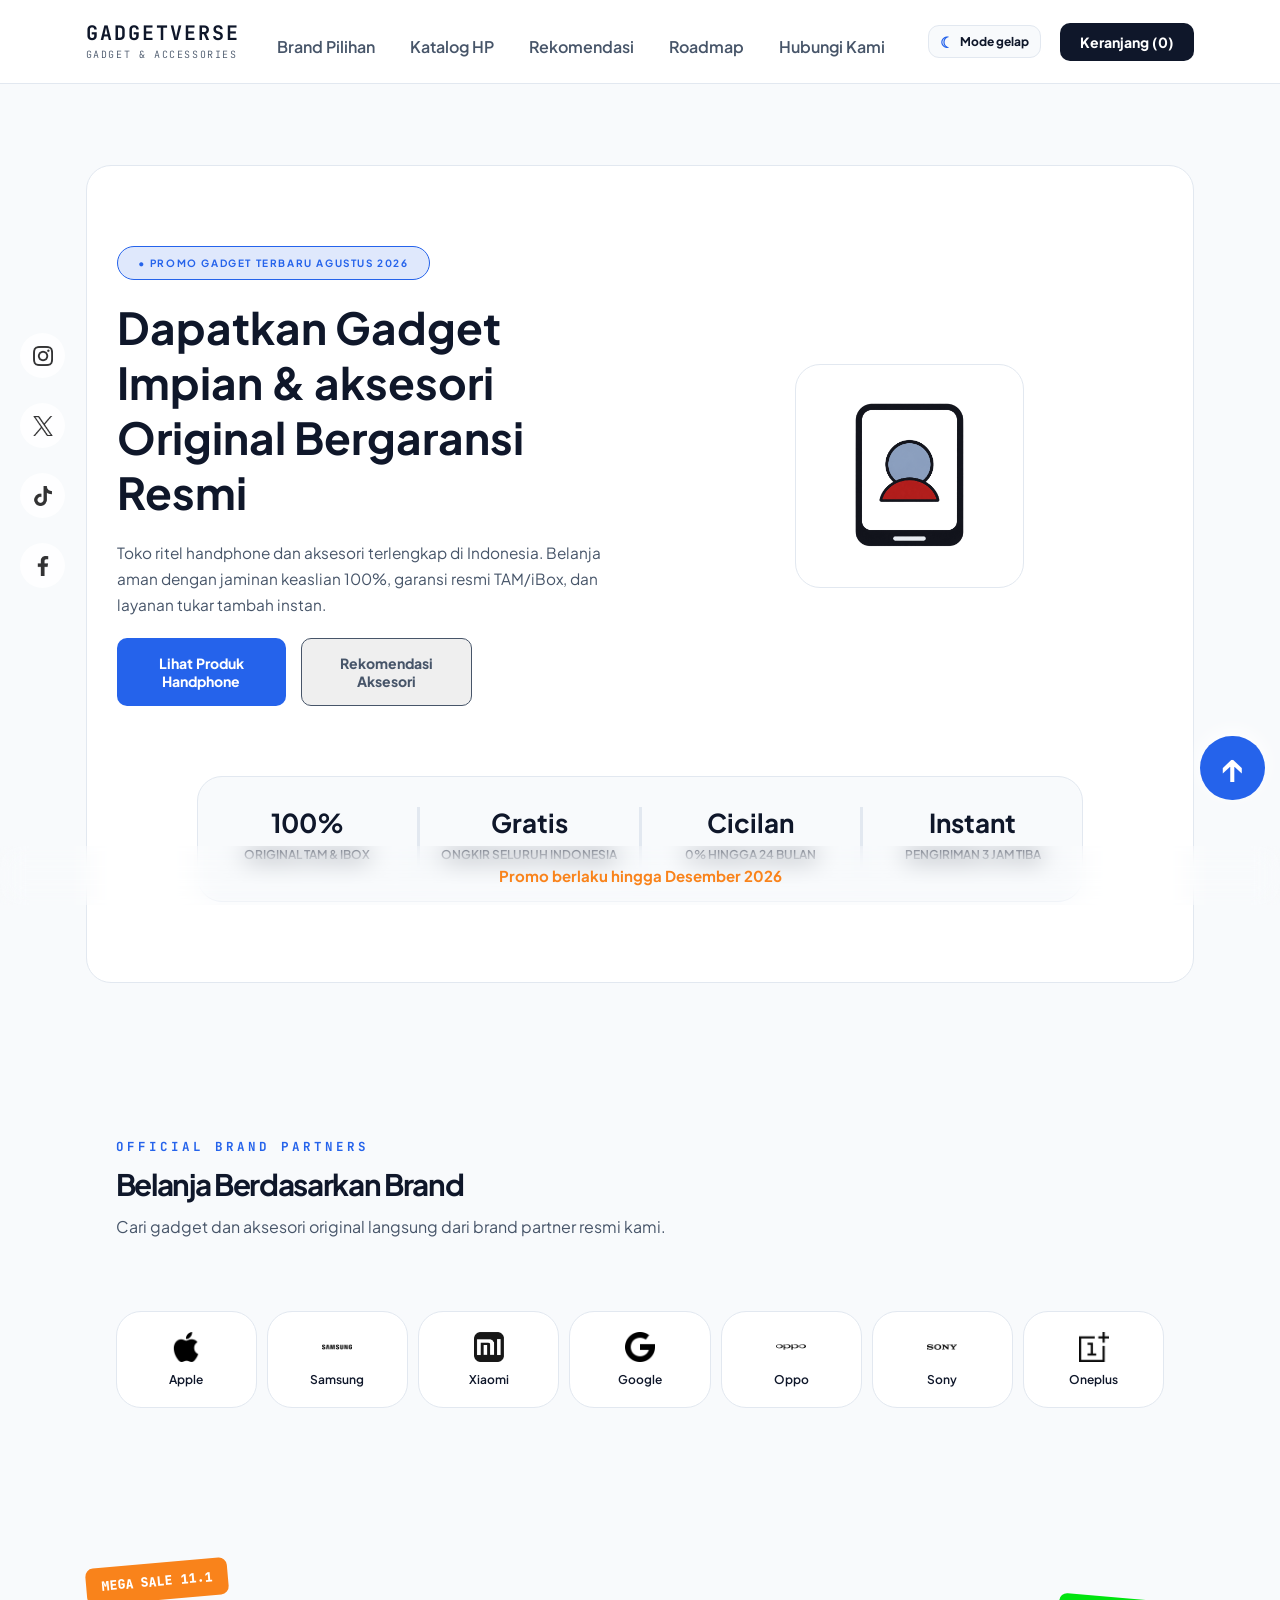
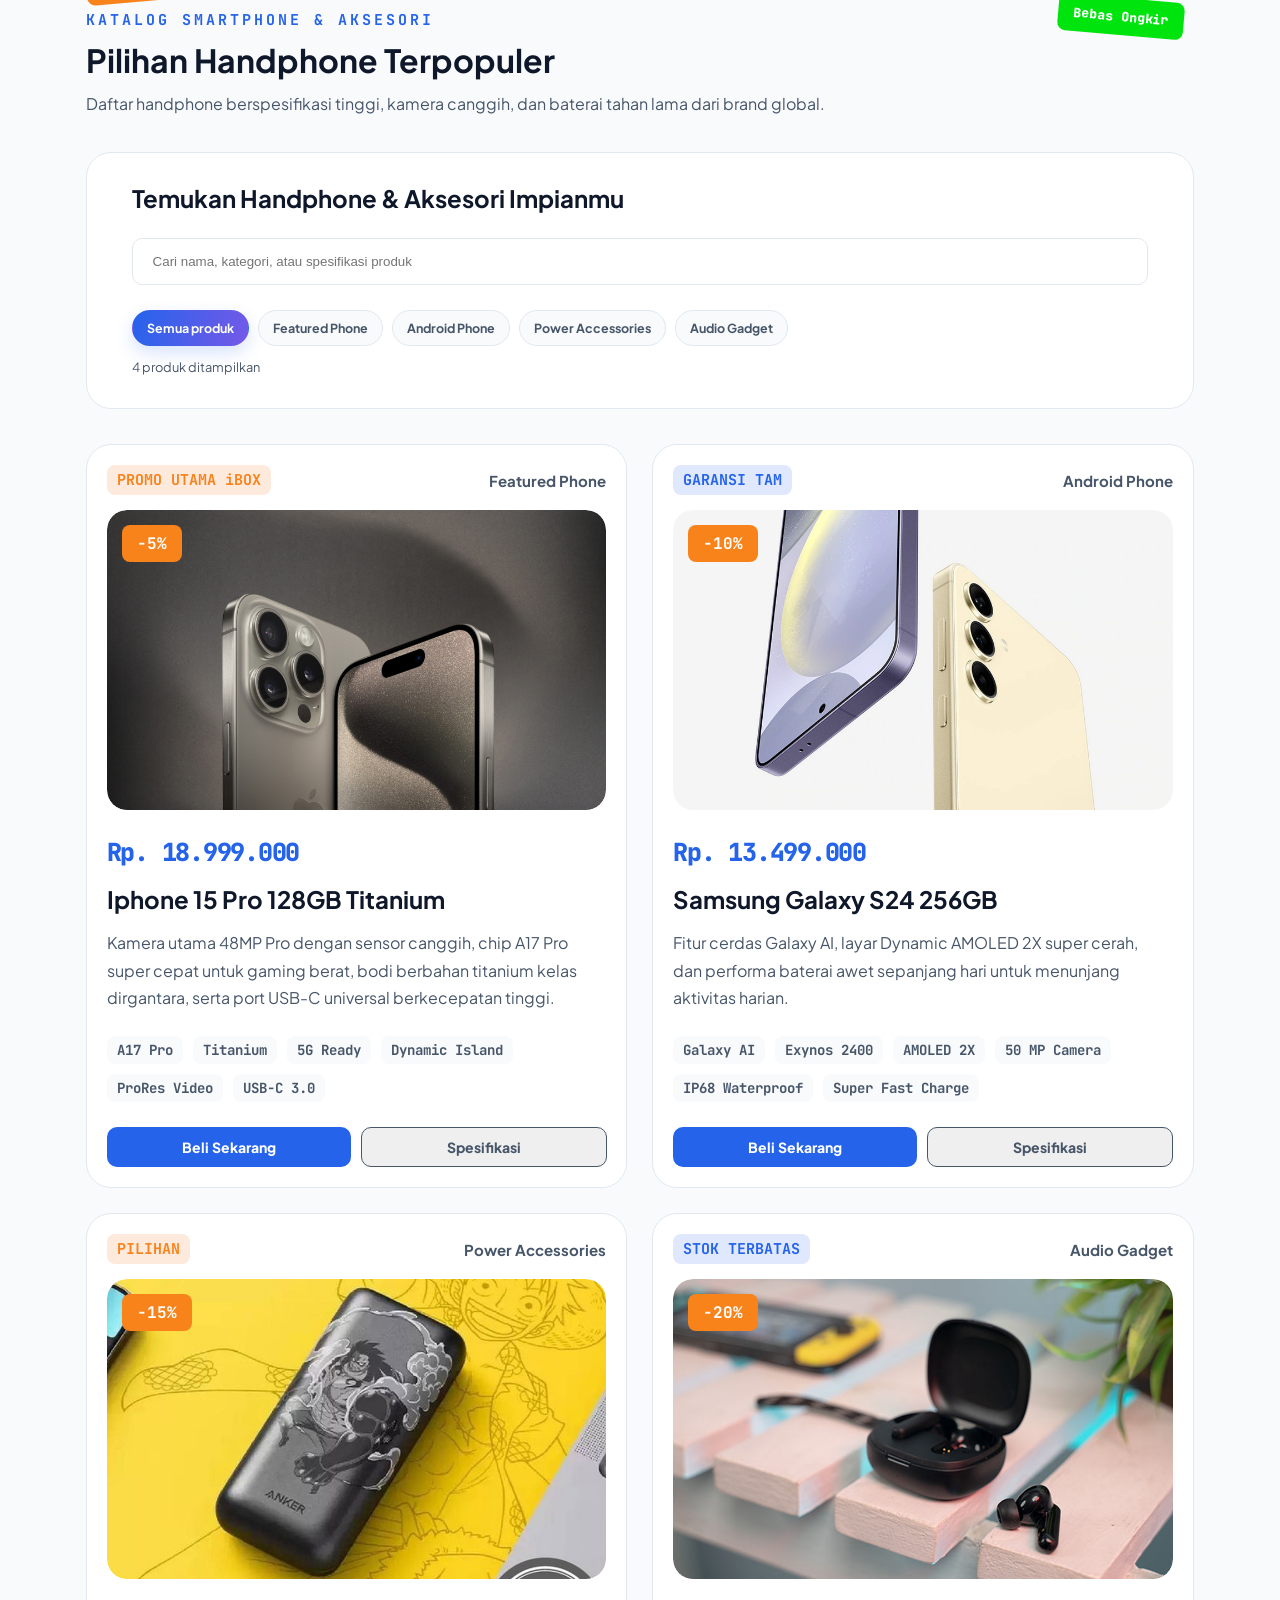
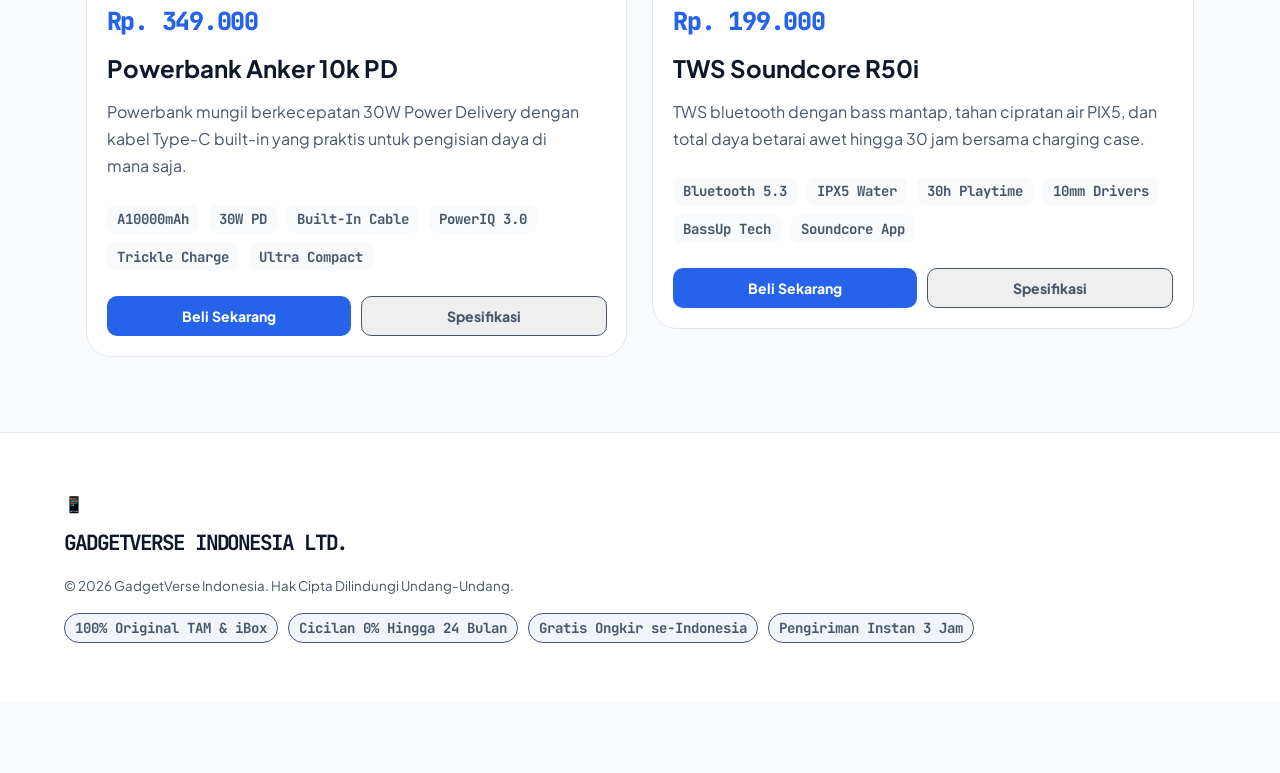
==== index.html @ 76277f55 "PerbaikanRepositoriDOdo" ====
<!doctype html>
<html lang="id">
  <head>
    <meta charset="UTF-8" />
    <meta name="viewport" content="width=device-width, initial-scale=1.0" />
    <meta name="description" content="Gadgetverse" />
    <title>Gadgetverse</title>
    <link rel="stylesheet" href="assets/style.css" />
    <script src="assets/script.js" defer></script>
  </head>
  <body id="body">
    <div class="back-btn">
      <a href="#body">↑</a>
    </div>

    <section class="socialv2">
      <nav class="nav-footv2">
        <ul>
          <li>
            <a href="instagram.com" id="ig" target="_blank"
              ><img src="assets/images/social-ig.png" alt="instagram"
            /></a>
          </li>
          <li>
            <a href="x.com" id="x" target="_blank"
              ><img src="assets/images/social-x.png" alt="x"
            /></a>
          </li>
          <li>
            <a href="tiktok.com" id="tt" target="_blank"
              ><img src="assets/images/social-tk.png" alt="tiktok"
            /></a>
          </li>
          <li>
            <a href="facebook.com" id="fb" target="_blank"
              ><img src="assets/images/social-fc.png" alt="facebook"
            /></a>
          </li>
        </ul>
      </nav>
    </section>

    <header>
      <div class="upper">
        <div class="side-logo">
          <span>Gadgetverse</span>
          <p>Gadget & Accessories</p>
        </div>
        <nav class="nav-head">
          <ul>
            <li><a href="#brand">Brand Pilihan</a></li>
            <li><a href="#main">Katalog HP</a></li>
            <li><a href="#recc">Rekomendasi</a></li>
            <li><a href="#road">Roadmap</a></li>
            <li><a href="#footer">Hubungi Kami</a></li>
          </ul>
        </nav>
        <button
          class="theme-toggle"
          id="theme-toggle"
          type="button"
          aria-label="Aktifkan mode gelap"
          aria-pressed="false"
        >
          <span class="theme-toggle-icon" aria-hidden="true">☾</span>
          <span id="theme-toggle-label">Mode gelap</span>
        </button>
        <button
          id="cart-id"
          type="button"
          aria-haspopup="dialog"
          aria-controls="cart-drawer"
          aria-expanded="false"
        >
          Keranjang (0)
        </button>
      </div>
    </header>

    <button
      class="cart-backdrop"
      id="cart-backdrop"
      type="button"
      aria-label="Tutup keranjang"
      hidden
    ></button>
    <aside
      class="cart-drawer"
      id="cart-drawer"
      role="dialog"
      aria-modal="true"
      aria-labelledby="cart-title"
      aria-hidden="true"
      hidden
    >
      <div class="cart-header">
        <div>
          <span class="cart-eyebrow">GADGETVERSE</span>
          <h2 id="cart-title">Keranjang belanja</h2>
          <p id="cart-item-count">0 produk dipilih</p>
        </div>
        <button
          class="cart-close"
          id="cart-close"
          type="button"
          aria-label="Tutup keranjang"
        >
          &times;
        </button>
      </div>
      <div class="cart-items" id="cart-items" aria-live="polite"></div>
      <div class="cart-summary">
        <div class="cart-shipping">
          <span class="shipping-icon" aria-hidden="true">✓</span>
          <span>Gratis ongkir untuk pesananmu</span>
        </div>
        <div class="cart-subtotal">
          <span>Subtotal</span>
          <strong id="cart-subtotal">Rp 0</strong>
        </div>
        <button class="cart-checkout" type="button" disabled>
          Checkout segera hadir
        </button>
        <p class="cart-secure">Belanja aman · Produk 100% original</p>
      </div>
    </aside>

    <section class="hero">
      <div class="sidebyside">
        <div class="hero-content">
          <span id="august26">• PROMO GADGET TERBARU AGUSTUS 2026</span>
          <h1>Dapatkan Gadget Impian & aksesori Original Bergaransi Resmi</h1>
          <p>
            Toko ritel handphone dan aksesori terlengkap di Indonesia. Belanja
            aman dengan jaminan keaslian 100%, garansi resmi TAM/iBox, dan
            layanan tukar tambah instan.
          </p>
          <div class="button-upper">
            <button value="hlight">Lihat Produk Handphone</button>
            <button value="nhlight">Rekomendasi Aksesori</button>
          </div>
        </div>

        <div class="hero-gadget">
          <img
            src="assets/images/tablet.png"
            alt="Illustrasi Gadget Impian & Aksesori"
          />
        </div>
      </div>

      <div class="tag-itemv3">
        <div class="stat-item">
          <span value="stat1">100%</span>
          <span value="stat2">ORIGINAL TAM & IBOX</span>
        </div>
        <div class="stat-item">
          <span value="stat1">Gratis</span>
          <span value="stat2">ONGKIR SELURUH INDONESIA</span>
        </div>
        <div class="stat-item">
          <span value="stat1">Cicilan</span>
          <span value="stat2">0% HINGGA 24 BULAN</span>
        </div>
        <div class="stat-item">
          <span value="stat1">Instant</span>
          <span value="stat2">PENGIRIMAN 3 JAM TIBA</span>
        </div>
      </div>
    </section>

    <section class="brand">
      <div class="brand-title">
        <span>OFFICIAL BRAND PARTNERS</span>
        <h1>Belanja Berdasarkan Brand</h1>
        <p>
          Cari gadget dan aksesori original langsung dari brand partner resmi
          kami.
        </p>
      </div>
      <div class="brand-tag">
        <div class="brand-item">
          <img src="assets/images/brand-apple.png" alt="apple" />
          <span>Apple</span>
        </div>
        <!-- <div class="brand-item">
          <img src="assets/images/brand-smsg.png" alt="samsung" />
          <span>Samsung</span>
        </div>
        <div class="brand-item">
          <img src="assets/images/brand-xiaomi.png" alt="xiaomi" />
          <span>Xiaomi</span>
        </div>
        <div class="brand-item">
          <img src="assets/images/brand-gglg.png" alt="pixel" />
          <span>Google Pixel</span>
        </div>
        <div class="brand-item">
          <img src="assets/images/brand-oppo.png" alt="oppo" />
          <span>Oppo TAM</span>
        </div>
        <div class="brand-item">
          <img src="assets/images/brand-sony.png" alt="sony" />
          <span>Sony Audio</span>
        </div>
        <div class="brand-item">
          <img src="assets/images/brand-oneplus.png" alt="oneplus" />
          <span>OnePlus</span>
        </div> -->
      </div>
    </section>

    <main>
      <div class="title" id="title">
        <div class="katalog">
          <span value="mega">MEGA SALE 11.1</span>
          <span value="bebas">Bebas Ongkir</span>
        </div>
        <span id="aksesori">Katalog Smartphone & Aksesori</span>
        <h1>Pilihan Handphone Terpopuler</h1>
        <p>
          Daftar handphone berspesifikasi tinggi, kamera canggih, dan baterai
          tahan lama dari brand global.
        </p>
      </div>

      <div class="live">
        <h2>Temukan Handphone & Aksesori Impianmu</h2>
        <div class="live-input">
          <input
            type="text"
            placeholder="Cari nama, kategori, atau spesifikasi produk"
            aria-label="Cari produk berdasarkan nama, kategori, atau spesifikasi"
            aria-describedby="search-results"
          />
        </div>
        <div
          class="category-filters"
          id="category-filters"
          role="group"
          aria-label="Filter kategori produk"
        ></div>
        <p class="search-results" id="search-results" aria-live="polite"></p>
      </div>

      <div class="content" id="main">
        <div class="card ip-15-p128T">
          <div class="upspan">
            <span value="hot-org">PROMO UTAMA iBOX</span>
            <span value="side-right">Featured Phone</span>
          </div>
          <div class="img">
            <span value="disc">-5%</span>
            <img
              src="assets/images/ip.jpeg"
              alt="Iphone 15 Pro 128GB Titanium"
            />
          </div>
          <span value="rp">Rp. 18.999.000</span>
          <h2>iPhone 15 Pro 128GB Titanium</h2>
          <p>
            Kamera utama 48MP Pro dengan sensor canggih, chip A17 Pro super
            cepat untuk gaming berat, bodi berbahan titanium kelas dirgantara,
            serta port USB-C universal berkecepatan tinggi.
          </p>
          <div class="tag-item">
            <span>A17 Pro</span>
            <span>Titanium</span>
            <span>5G Ready</span>
            <span>Dynamic Island</span>
            <span>ProRes Video</span>
            <span>USB-C 3.0</span>
          </div>
          <div class="button">
            <button value="hlight">Beli Sekarang</button>
            <button value="nhlight">Spesifikasi</button>
          </div>
        </div>

        <!-- <div class="card smsg-gs24-256GB">
          <div class="upspan">
            <span value="cold-org">GARANSI TAM</span>
            <span value="side-right">Android Phone</span>
          </div>
          <div class="img">
            <span value="disc">-10%</span>
            <img src="assets/images/smsg.jpeg" alt="Samsung Galaxy S24 256GB" />
          </div>
          <span value="rp">Rp. 13.499.000</span>
          <h2>Samsung Galaxy S24 256GB</h2>
          <p>
            Fitur cerdas Galaxy AI, layar Dynamic AMOLED 2X super cerah, dan
            performa baterai awet sepanjang hari untuk menunjang aktivitas
            harian.
          </p>
          <div class="tag-item">
            <span>Galaxy AI</span>
            <span>Exynos 2400</span>
            <span>AMOLED 2X</span>
            <span>50 MP Camera</span>
            <span>IP68 Waterproof</span>
            <span>Super Fast Charge</span>
          </div>
          <div class="button">
            <button value="hlight">Beli Sekarang</button>
            <button value="nhlight">Spesifikasi</button>
          </div>
        </div>

        <div class="card Pb-A10k-Pd">
          <div class="upspan">
            <span value="hot-org">PILIHAN</span>
            <span value="side-right">Power Accessories</span>
          </div>
          <div class="img">
            <span value="disc">-15%</span>
            <img src="assets/images/pb.jpeg" alt="Powerbank Anker 10k PD" />
          </div>
          <span value="rp">Rp. 349.000</span>
          <h2>Powerbank Anker 10k PD</h2>
          <p>
            Powerbank mungil berkecepatan 30W Power Delivery dengan kabel Type-C
            built-in yang praktis untuk pengisian daya di mana saja.
          </p>
          <div class="tag-item">
            <span>10000mAh</span>
            <span>30W PD</span>
            <span>Built-In Cable</span>
            <span>PowerIQ 3.0</span>
            <span>Trickle Charge</span>
            <span>Ultra Compact</span>
          </div>
          <div class="button">
            <button value="hlight">Beli Sekarang</button>
            <button value="nhlight">Spesifikasi</button>
          </div>
        </div>

        <div class="card Tws-SR50i">
          <div class="upspan">
            <span value="cold-org">STOK TERBATAS</span>
            <span value="side-right">Audio Gadget</span>
          </div>
          <div class="img">
            <span value="disc">-20%</span>
            <img src="assets/images/tws.jpeg" alt="TWS Soundcore R50i" />
          </div>
          <span value="rp">Rp. 199.000</span>
          <h2>TWS Soundcore R50i</h2>
          <p>
            TWS bluetooth dengan bass mantap, tahan cipratan air PIX5, dan total
            daya betarai awet hingga 30 jam bersama charging case.
          </p>
          <div class="tag-item">
            <span>Bluetooth 5.3</span>
            <span>IPX5 Water</span>
            <span>30h Playtime</span>
            <span>10mm Drivers</span>
            <span>BassUp Tech</span>
            <span>Soundcore App</span>
          </div>
          <div class="button">
            <button value="hlight">Beli Sekarang</button>
            <button value="nhlight">Spesifikasi</button>
          </div>
        </div> -->
      </div>
    </main>

    <section class="promo">
      <span>Promo berlaku hingga Desember 2026</span>
    </section>

    <footer id="footer">
      <div class="lower">
        <div class="social">
          <span>📱</span>
          <!-- <nav class="nav-foot">
            <ul>
              <li><a href="instagram.com" target="_blank">Instagram</a></li>
              <li><a href="x.com" target="_blank">X</a></li>
              <li><a href="tiktok.com" target="_blank">Tiktok</a></li>
              <li><a href="facebook.com" target="_blank">Facebook</a></li>
            </ul>
          </nav> -->
        </div>
        <h3>Gadgetverse Indonesia Ltd.</h3>
        <p>
          <small
            >&copy; 2026 GadgetVerse Indonesia. Hak Cipta Dilindungi
            Undang-Undang.</small
          >
        </p>
        <div class="tag-itemv2">
          <span>100% Original TAM & iBox</span>
          <span>Cicilan 0% Hingga 24 Bulan</span>
          <span>Gratis Ongkir se-Indonesia</span>
          <span>Pengiriman Instan 3 Jam</span>
        </div>
      </div>
    </footer>
  </body>
</html>
---- assets/style.css ----
@import url("https://fonts.googleapis.com/css2?family=JetBrains+Mono:ital,wght@0,100..800;1,100..800&family=Plus+Jakarta+Sans:ital,wght@0,200..800;1,200..800&display=swap");

* {
  margin: 0;
  padding: 0;
  box-sizing: border-box;
}
html {
  scroll-behavior: smooth;
  overflow-x: hidden;
}

:root {
  --orange: #f9831b;
  --orange-light: #feeadc;
  --blue: #2563eb;
  --blue-light: #dfe8fc;
  --blue-dark: #1d4ed8;
  --green: #00e40e;
  --white: #ffffff;
  --black: #000000;

  --bg-main: #f8fafc;
  --border-color: #e2e8f0;
  --text-dark: #0f172a;
  --text-muted: #475569;
}

html[data-theme="dark"] {
  color-scheme: dark;
  --orange: #ff9a4d;
  --orange-light: #452b1d;
  --blue: #93adff;
  --blue-light: #202e50;
  --blue-dark: #b7c8ff;
  --green: #4ade80;

  --bg-main: #080d18;
  --border-color: #263248;
  --text-dark: #edf2ff;
  --text-muted: #a2aec4;
  --white: #111a2b;
  --black: #f8fafc;
}

/*global settings*/
body {
  font-family: "Plus Jakarta Sans", sans-serif;
  display: flex;
  flex-direction: column;
  gap: 75px;
  padding: 0 24px;
  padding-bottom: 70px;
  background-color: var(--bg-main);
  color: var(--text-dark);
  transition:
    background-color 0.35s ease,
    color 0.35s ease;
}
html[data-theme="dark"] body {
  background:
    radial-gradient(ellipse at 12% 8%, rgba(52, 83, 163, 0.16), transparent 34rem),
    radial-gradient(ellipse at 88% 40%, rgba(107, 54, 163, 0.1), transparent 38rem),
    var(--bg-main);
}
button {
  font-family: inherit;
  font-weight: 750;
  font-size: 14px;
  transform: translateY(0);
  transition: all 0.2s ease-in-out;
}
p {
  color: var(--text-muted);
  line-height: 1.7;
  margin-right: 15px;
}
header,
footer,
.promo {
  margin-left: -24px;
  margin-right: -24px;
  padding-left: 24px;
  padding-right: 24px;
}

@keyframes backtobtn {
  from {
    opacity: 0;
    pointer-events: none;
    transform: scale(0.8);
  }
  to {
    opacity: 1;
    pointer-events: auto;
    transform: scale(1);
  }
}
.back-btn {
  position: fixed;
  right: 15px;
  bottom: 100px;
  z-index: 1000;
  animation: backtobtn linear both;
  animation-timeline: scroll();
  animation-range: 0px 450px;
}
.back-btn a {
  display: inline-block;
  background-color: var(--blue);
  color: var(--white);
  font-size: 35px;
  font-weight: bold;
  border-radius: 50px;
  padding: 10px 20px;
  text-decoration: none;
  box-shadow: 0 -5px 20px currentColor;
  transform: translateY(0);
  transition: all 0.2s ease-in-out;
}

/*navfoot-v2-position*/
.nav-footv2 {
  position: fixed;
  left: 20px;
  top: 37%;
  z-index: 1000;
}
.nav-footv2 ul {
  display: flex;
  flex-direction: column;
  gap: 25px;
  list-style-type: none;
}
.nav-footv2 a {
  display: flex;
  flex-direction: column;
  align-items: center;
  justify-content: center;
  background-color: var(--white);
  width: 45px;
  height: 45px;
  border-radius: 50%;
  color: var(--text-dark);
  font-weight: bold;
  font-size: 15px;
  opacity: 0.8;
  transition: all 0.2s ease-in-out;
}
.nav-footv2 img {
  width: 20px;
  height: auto;
}

header {
  background-color: var(--white);
  border-bottom: 1px solid var(--border-color);
  width: 100%;
  position: fixed;
  top: 0;
  z-index: 100;
}
.upper {
  display: flex;
  flex-direction: row;
  flex-wrap: wrap;
  align-items: center;
  justify-content: space-between;
  width: 90%;
  max-width: 1700px;
  padding: 20px 0;
  margin: 0 auto;
}

.side-logo {
  font-family: "JetBrains Mono", sans-serif;
  text-transform: uppercase;
}
.side-logo span {
  font-weight: 700;
  font-size: 20px;
  letter-spacing: 0.1em;
}
.side-logo p {
  font-size: 10px;
  font-weight: 300;
  letter-spacing: 0.16em;
}

.upper button {
  order: 2;
  background-color: var(--text-dark);
  border-radius: 10px;
  border: 0;
  padding: 10px 20px;
  color: var(--white);
  cursor: pointer;
}
.upper .theme-toggle {
  display: inline-flex;
  order: 2;
  align-items: center;
  justify-content: center;
  gap: 7px;
  border: 1px solid var(--border-color);
  border-radius: 11px;
  padding: 8px 11px;
  background: var(--bg-main);
  color: var(--text-dark);
  font-size: 12px;
  white-space: nowrap;
}
.theme-toggle-icon {
  color: var(--blue);
  font-size: 15px;
  line-height: 1;
}
.nav-head {
  order: 3;
  width: 100%;
}
.nav-head ul {
  list-style-type: none;
  display: flex;
  flex-direction: column;
  align-items: center;
  gap: 15px;
  padding: 20px 0;
}
.nav-head a {
  text-decoration: none;
  color: var(--text-muted);
  font-weight: 600;
  transition: all 0.2s ease-in-out;
}

.hero {
  background-color: var(--white);
  border: 1px solid var(--border-color);
  display: flex;
  flex-direction: column;
  width: 90%;
  max-width: 1700px;
  margin: 0 auto;
  padding: 80px 30px;
  border-radius: 25px;
  gap: 70px;
  margin-top: 250px;
}
.sidebyside {
  display: flex;
  flex-direction: column;
  gap: 30px;
}
.hero-content {
  display: contents;
}

#august26 {
  order: 1;
  background-color: var(--blue-light);
  color: var(--blue);
  border: 1px solid var(--blue);
  border-radius: 25px;
  padding: 10px 20px;
  font-size: 10px;
  font-weight: 700;
  width: fit-content;
  letter-spacing: 0.1rem;
}
.hero-content h1 {
  order: 2;
  font-size: clamp(1.75rem, 3.5vw + 0.5rem, 2.75rem);
  line-height: 1.25;
}
.hero-gadget {
  order: 3;
  display: flex;
  flex: 1;
  justify-content: center;
  align-items: center;
}
.hero-gadget img {
  display: block;
  width: 60%;
  max-width: 300px;
  height: auto;
  object-fit: contain;
  background-color: var(--white);
  border: 1px solid var(--border-color);
  border-radius: 25px;
  padding: 30px;
}
.hero-content p {
  order: 4;
  font-size: clamp(0.95rem, 1.2vw, 1.05rem);
}

.tag-itemv3 {
  display: flex;
  flex-direction: column;
  background-color: var(--bg-main);
  border-radius: 25px;
  padding: 30px 0px;
  margin: 0 10px;
  border: 1px solid var(--border-color);
}
.stat-item {
  display: flex;
  flex: 1;
  flex-direction: column;
  align-items: center;
  border-right: none;
  border-bottom: 3px solid var(--border-color);
  padding: 10px 40px;
  line-height: 2rem;
}
.stat-item:last-child {
  border-bottom: none;
}
.stat-item span[value="stat1"] {
  font-size: 26px;
  font-weight: 700;
}
.stat-item span[value="stat2"] {
  font-size: 12px;
  font-weight: 600;
}

.button-upper {
  order: 5;
  display: flex;
  gap: 15px;
  width: 100%;
}
.button-upper button {
  flex: 1;
  padding: 15px 20px;
  border-radius: 10px;
  cursor: pointer;
}
.button-upper button[value="hlight"] {
  background-color: var(--blue);
  border: 0;
  color: var(--white);
}
.button-upper button[value="nhlight"] {
  border: 1px solid var(--text-muted);
  color: var(--text-muted);
}

.brand {
  display: flex;
  flex-direction: column;
  width: 90%;
  max-width: 1700px;
  margin: 0 auto;
  padding: 80px 30px;
  border-radius: 25px;
  gap: 70px;
}
.brand-title {
  display: flex;
  flex-direction: column;
  gap: 10px;
}
.brand-title h1 {
  font-size: clamp(1.5rem, 3vw, 1.85rem);
  letter-spacing: -0.045em;
}
.brand-title span {
  font-family: "JetBrains Mono", sans-serif;
  color: var(--blue);
  font-weight: bold;
  font-size: 12.5px;
  text-transform: uppercase;
  letter-spacing: 3px;
}
.brand-tag {
  display: flex;
  gap: 10px;
  flex-direction: row;
  align-items: center;
  flex-wrap: wrap;
}
.brand-item {
  display: flex;
  flex: 1;
  flex-direction: column;
  align-items: center;
  text-align: center;
  justify-content: center;
  gap: 10px;
  background-color: var(--white);
  border: 1px solid var(--border-color);
  padding: 20px 30px;
  border-radius: 25px;
  transition:
    transform 0.28s cubic-bezier(0.2, 0.75, 0.25, 1),
    border-color 0.28s ease,
    box-shadow 0.28s ease,
    background-color 0.28s ease;
}
.brand-item img {
  width: 30px;
  height: auto;
  transition: filter 0.25s ease, transform 0.25s ease;
}
.brand-item span {
  font-size: 12px;
  font-weight: 600;
  color: var(--text-dark);
}

main {
  display: flex;
  flex-direction: column;
  width: 90%;
  max-width: 1650px;
  margin: 0 auto;
  gap: 35px;
}
.title {
  display: flex;
  position: relative;
  flex-direction: column;
  gap: 10px;
}
.title h1 {
  font-size: clamp(1.5rem, 3vw, 2rem);
}
#aksesori {
  font-family: "JetBrains Mono", sans-serif;
  color: var(--blue);
  font-weight: bold;
  font-size: 15px;
  text-transform: uppercase;
  letter-spacing: 3px;
}
.katalog {
  display: flex;
  flex-direction: row;
  gap: 10px;
}
.katalog span {
  font-family: "JetBrains Mono", sans-serif;
  font-size: 13px;
  font-weight: 800;
  padding: 10px 15px;
  border-radius: 8px;
}
.katalog span[value="mega"] {
  background-color: var(--orange);
  color: var(--white);
  transform: rotate(-5deg);
}
.katalog span[value="bebas"] {
  background-color: var(--green);
  color: var(--white);
  transform: rotate(5deg);
  position: absolute;
  right: 10px;
  top: 5px;
}

.content {
  display: grid;
  grid-template-columns: 1fr;
  grid-template-areas:
    "ip-15-p128T"
    "smsg-gs24-256GB"
    "Pb-A10k-Pd"
    "Tws-SR50i";
  width: 100%;
  max-width: 1650px;
  gap: 25px;
  margin: 0 auto;
  align-items: start;
}
.content.search-active {
  grid-template-areas: none;
  grid-auto-flow: row;
  justify-items: start;
}
.content.search-active .card {
  grid-area: auto;
  width: 100%;
}
.ip-15-p128T {
  grid-area: ip-15-p128T;
}
/* .card.ip-15-p128T img {
  height: 300px;
} */
.smsg-gs24-256GB {
  grid-area: smsg-gs24-256GB;
}
.Pb-A10k-Pd {
  grid-area: Pb-A10k-Pd;
}
.Tws-SR50i {
  grid-area: Tws-SR50i;
}

.upspan {
  display: flex;
  flex-direction: row;
  justify-content: space-between;
  width: 100%;
  align-items: center;
  font-size: 15px;
}
.upspan span[value="hot-org"] {
  font-family: "JetBrains Mono", sans-serif;
  background-color: var(--orange-light);
  color: var(--orange);
  padding: 5px 10px;
  border-radius: 8px;
  font-weight: 700;
}
.upspan span[value="cold-org"] {
  font-family: "JetBrains Mono", sans-serif;
  background-color: var(--blue-light);
  color: var(--blue);
  padding: 5px 10px;
  border-radius: 8px;
  font-weight: 700;
}
.upspan span[value="side-right"] {
  color: var(--text-muted);
  font-weight: 700;
}

.card {
  display: flex;
  flex-direction: column;
  background-color: var(--white);
  border-radius: 25px;
  border: 1px solid var(--border-color);
  padding: 20px;
  gap: 15px;
}
.card span[value="rp"] {
  font-family: "JetBrains Mono", sans-serif;
  color: var(--blue);
  font-weight: 800;
  font-size: 25px;
  letter-spacing: -0.05em;
  margin-top: 10px;
}
.card img {
  display: block;
  border-radius: 20px;
  width: 100%;
  height: 300px;
  object-fit: cover;
}
.img {
  overflow: hidden;
  border-radius: 20px;
  position: relative;
}
.img img {
  transition: all 0.2s ease-in-out;
}
.img span {
  position: absolute;
  top: 15px;
  left: 15px;
  z-index: 10;
}
.img span[value="disc"] {
  font-family: "JetBrains Mono", sans-serif;
  background-color: var(--orange);
  color: var(--white);
  padding: 8px 15px;
  border-radius: 8px;
  font-weight: bold;
}

.tag-item {
  font-family: "JetBrains Mono", sans-serif;
  display: flex;
  flex-direction: row;
  flex-wrap: wrap;
  gap: 10px;
  margin: 10px 0;
}
.tag-item span {
  font-size: 14px;
  font-weight: bold;
  background-color: var(--bg-main);
  color: var(--text-muted);
  padding: 5px 10px;
  border-radius: 8px;
}

.button {
  display: flex;
  gap: 10px;
  width: 100%;
  margin-top: auto;
}
.button button {
  flex: 1;
  padding: 10px 0;
  border-radius: 10px;
  cursor: pointer;
}
.button button[value="hlight"] {
  background-color: var(--blue);
  border: 0;
  color: var(--white);
}
.button button[value="nhlight"] {
  border: 1px solid var(--text-muted);
  color: var(--text-muted);
}

.promo {
  display: flex;
  justify-content: center;
  align-items: center;
  background-color: rgba(var(--orange), 0.42);
  backdrop-filter: blur(12px);
  color: var(--orange);
  padding: 20px 0;
  position: fixed;
  width: 100%;
  bottom: 0;
  z-index: 100;
  transform: translateY(5px);
  transition: all 0.2s ease-in-out;
}
.promo span {
  font-weight: bold;
  font-size: 15px;
}

footer {
  background-color: var(--white);
  border-top: 1px solid var(--border-color);
  padding: 60px 0;
}
footer h3 {
  font-family: "JetBrains Mono", sans-serif;
  text-transform: uppercase;
  letter-spacing: -0.1em;
  font-size: 21px;
}
.lower {
  display: flex;
  flex-direction: column;
  gap: 15px;
  width: 90%;
  max-width: 1700px;
  margin: 0 auto;
  padding-right: 15px;
}
.social {
  display: flex;
  flex-direction: row;
  justify-content: space-between;
}
.nav-foot ul {
  display: flex;
  flex-direction: row;
  list-style-type: none;
  gap: 15px;
}
.nav-foot a {
  text-decoration: none;
  color: var(--text-muted);
  font-weight: 600;
}
.tag-itemv2 {
  font-family: "JetBrains Mono", sans-serif;
  display: flex;
  flex-direction: row;
  flex-wrap: wrap;
  gap: 10px;
}
.tag-itemv2 span {
  font-size: 14px;
  font-weight: bold;
  background-color: #f1f5f9;
  color: var(--text-muted);
  border: 0.5px solid var(--text-muted);
  padding: 5px 10px;
  border-radius: 25px;
}

@media (min-width: 641px) {
  .hero {
    margin-top: 150px;
  }
  .nav-head ul {
    flex-direction: row;
    flex-wrap: wrap;
    justify-content: center;
    gap: 25px;
    padding: 10px 0 0;
  }
  .katalog span[value="bebas"] {
    top: 35px;
  }
  .content {
    grid-template-columns: 1fr 1fr;
    /* grid-template-areas:
      "ip-15-p128T ip-15-p128T"
      "smsg-gs24-256GB Pb-A10k-Pd"
      "Tws-SR50i ."; */
    grid-template-areas:
      "ip-15-p128T smsg-gs24-256GB"
      "Pb-A10k-Pd Tws-SR50i";
  }
  /* .card.ip-15-p128T img {
    height: 400px;
  } */
  .tag-itemv3 {
    margin: 0 40px;
  }
}

/* KONTEN BARU */
.live {
  background-color: var(--white);
  border: 1px solid var(--border-color);
  border-radius: 25px;
  display: flex;
  flex-direction: column;
  padding: 30px 45px;
  gap: 25px;
}
.live-input input {
  width: 100%;
  padding: 15px 20px;
  border-radius: 10px;
  border: 1px solid var(--border-color);
}
.category-filters {
  display: flex;
  flex-wrap: wrap;
  gap: 9px;
}
.category-filter {
  border: 1px solid var(--border-color);
  border-radius: 999px;
  padding: 9px 14px;
  background: var(--bg-main);
  color: var(--text-muted);
  cursor: pointer;
  font-size: 0.78rem;
  font-weight: 700;
  transition:
    background-color 0.2s ease,
    border-color 0.2s ease,
    color 0.2s ease,
    transform 0.2s ease;
}
.category-filter[aria-pressed="true"] {
  border-color: transparent;
  background: linear-gradient(110deg, var(--blue), #7659e8);
  box-shadow: 0 7px 18px rgba(37, 99, 235, 0.18);
  color: #fff;
}
.category-filter:focus-visible {
  outline: 3px solid rgba(37, 99, 235, 0.25);
  outline-offset: 2px;
}
html[data-theme="dark"] .category-filter {
  border-color: var(--border-color);
  background: #111a2b;
  color: var(--text-muted);
}
html[data-theme="dark"] .category-filter[aria-pressed="true"] {
  border-color: transparent;
  background: linear-gradient(110deg, #5179f6, #8463ee);
  color: #fff;
}
.search-results {
  min-height: 1.2em;
  margin: -14px 0 0;
  color: var(--text-muted);
  font-size: 0.8rem;
}
.search-empty {
  grid-column: 1 / -1;
  border: 1px dashed var(--border-color);
  border-radius: 16px;
  padding: 28px;
  text-align: center;
}
.container-desk {
  background-color: var(--bg-main);
  border-radius: 15px;
  border-left: 2px solid var(--orange);
  padding: 15px 10px 15px 40px;
  color: var(--text-dark);
  font-weight: 250;
  font-size: 0.9em;
}

@keyframes pulsebtn {
  0% {
    transform: scale(1);
  }
  40% {
    transform: scale(1.22);
  }
  75% {
    transform: scale(0.95);
  }
  100% {
    transform: scale(1);
  }
}
.getpulse {
  animation: pulsebtn 0.4s ease-in-out;
}

body.cart-open {
  overflow: hidden;
}
.cart-backdrop {
  position: fixed;
  inset: 0;
  z-index: 1100;
  width: 100%;
  height: 100%;
  border: 0;
  background: rgba(15, 23, 42, 0.48);
  opacity: 0;
  transition: opacity 0.42s cubic-bezier(0.2, 0.75, 0.25, 1);
}
.cart-backdrop.is-visible {
  opacity: 1;
}
.cart-drawer {
  position: fixed;
  inset: 0 0 0 auto;
  z-index: 1101;
  display: flex;
  flex-direction: column;
  width: min(100%, 460px);
  height: 100dvh;
  background: var(--white);
  box-shadow: -28px 0 80px rgba(15, 23, 42, 0.2);
  transform: translateX(105%);
  transition: transform 0.42s cubic-bezier(0.2, 0.75, 0.25, 1);
  will-change: transform;
}
.cart-drawer[hidden],
.cart-backdrop[hidden] {
  display: none;
}
.cart-drawer.is-open {
  transform: translateX(0);
}
.cart-header {
  display: flex;
  align-items: flex-start;
  justify-content: space-between;
  padding: 28px 26px 20px;
  border-bottom: 1px solid var(--border-color);
}
.cart-eyebrow {
  color: var(--blue);
  font-family: "JetBrains Mono", sans-serif;
  font-size: 10px;
  font-weight: 800;
  letter-spacing: 0.16em;
}
.cart-header h2 {
  margin-top: 6px;
  color: var(--text-dark);
  font-size: 1.35rem;
}
.cart-header p {
  margin: 4px 0 0;
  font-size: 0.85rem;
}
.cart-close {
  display: grid;
  width: 40px;
  height: 40px;
  place-items: center;
  border: 1px solid var(--border-color);
  border-radius: 12px;
  background: var(--bg-main);
  color: var(--text-dark);
  cursor: pointer;
  font-size: 26px;
  line-height: 1;
}
.cart-items {
  flex: 1;
  overflow-y: auto;
  padding: 8px 26px 24px;
}
.cart-item {
  display: flex;
  gap: 15px;
  padding: 20px 0;
  border-bottom: 1px solid var(--border-color);
  animation: cart-item-enter 0.42s cubic-bezier(0.2, 0.75, 0.25, 1) both;
  animation-delay: calc(var(--item-index, 0) * 55ms);
  transform-origin: 50% 50%;
}
.cart-item.is-removing {
  animation: cart-item-exit 0.24s cubic-bezier(0.4, 0, 1, 1) forwards;
  animation-delay: 0s;
  pointer-events: none;
}
@keyframes cart-item-enter {
  from {
    opacity: 0;
    transform: translate3d(22px, 0, 0) scale(0.98);
    filter: blur(4px);
  }
  to {
    opacity: 1;
    transform: translate3d(0, 0, 0) scale(1);
    filter: blur(0);
  }
}
@keyframes cart-item-exit {
  to {
    opacity: 0;
    transform: translate3d(18px, 0, 0) scale(0.96);
    filter: blur(3px);
  }
}
.cart-item-image {
  flex: 0 0 88px;
  width: 88px;
  height: 88px;
  border-radius: 14px;
  background: var(--bg-main);
  object-fit: cover;
}
.cart-item-details {
  display: flex;
  min-width: 0;
  flex: 1;
  flex-direction: column;
  align-items: flex-start;
}
.cart-item-details h3 {
  color: var(--text-dark);
  font-size: 0.9rem;
  line-height: 1.45;
}
.cart-item-price {
  margin: 5px 0 10px;
  color: var(--blue);
  font-family: "JetBrains Mono", sans-serif;
  font-size: 0.82rem;
  font-weight: 800;
}
.quantity-control {
  display: inline-flex;
  align-items: center;
  gap: 13px;
  border: 1px solid var(--border-color);
  border-radius: 9px;
  padding: 3px;
}
.quantity-control button {
  display: grid;
  width: 28px;
  height: 28px;
  place-items: center;
  border: 0;
  border-radius: 6px;
  background: var(--bg-main);
  color: var(--text-dark);
  cursor: pointer;
  font-size: 18px;
}
.quantity-control .cart-remove {
  width: 30px;
  height: 30px;
  margin-left: 5px;
  border: 1px solid #fee2e2;
  background: #fff7f7;
  color: #dc2626;
  transition:
    background-color 0.2s ease,
    border-color 0.2s ease,
    transform 0.2s ease,
    box-shadow 0.2s ease;
}
.cart-remove svg {
  width: 16px;
  height: 16px;
}
.cart-remove:hover,
.cart-remove:focus-visible {
  border-color: #fecaca;
  background: #fee2e2;
  box-shadow: 0 5px 14px rgba(220, 38, 38, 0.16);
  color: #b91c1c;
  transform: translateY(-1px) scale(1.05);
}
.quantity-control span {
  min-width: 15px;
  color: var(--text-dark);
  font-size: 0.85rem;
  font-weight: 700;
  text-align: center;
}
.cart-empty {
  display: flex;
  min-height: 100%;
  flex-direction: column;
  align-items: center;
  justify-content: center;
  padding: 35px 10px;
  text-align: center;
}
.cart-empty-icon {
  display: grid;
  width: 76px;
  height: 76px;
  place-items: center;
  border-radius: 24px;
  background: var(--blue-light);
  font-size: 34px;
}
.cart-empty h3 {
  margin-top: 20px;
  color: var(--text-dark);
  font-size: 1.05rem;
}
.cart-empty p {
  max-width: 270px;
  margin: 8px 0 20px;
  font-size: 0.88rem;
}
.cart-browse {
  border: 0;
  border-radius: 10px;
  padding: 12px 18px;
  background: var(--blue);
  color: var(--white);
  cursor: pointer;
}
.cart-summary {
  padding: 18px 26px 24px;
  border-top: 1px solid var(--border-color);
  background: var(--white);
  box-shadow: 0 -8px 24px rgba(15, 23, 42, 0.04);
}
.cart-shipping {
  display: flex;
  align-items: center;
  gap: 9px;
  border-radius: 10px;
  padding: 11px 12px;
  background: #f0fdf4;
  color: #15803d;
  font-size: 0.8rem;
  font-weight: 700;
}
.shipping-icon {
  display: grid;
  width: 20px;
  height: 20px;
  place-items: center;
  border-radius: 50%;
  background: #dcfce7;
  font-size: 0.72rem;
}
.cart-subtotal {
  display: flex;
  align-items: center;
  justify-content: space-between;
  padding: 20px 0 16px;
  color: var(--text-muted);
  font-size: 0.9rem;
}
.cart-subtotal strong {
  color: var(--text-dark);
  font-family: "JetBrains Mono", sans-serif;
  font-size: 1.05rem;
}
.cart-checkout {
  width: 100%;
  border: 0;
  border-radius: 12px;
  padding: 15px;
  background: var(--blue);
  color: var(--white);
  cursor: not-allowed;
  opacity: 0.55;
}
.cart-secure {
  margin: 10px 0 0;
  font-size: 0.72rem;
  text-align: center;
}
html[data-theme="dark"] header,
html[data-theme="dark"] footer,
html[data-theme="dark"] .hero,
html[data-theme="dark"] .live,
html[data-theme="dark"] .brand-item,
html[data-theme="dark"] .card,
html[data-theme="dark"] .cart-drawer,
html[data-theme="dark"] .cart-summary {
  background: linear-gradient(145deg, rgba(20, 31, 51, 0.98), rgba(13, 21, 37, 0.98));
}
html[data-theme="dark"] header {
  backdrop-filter: blur(18px);
  border-bottom-color: rgba(130, 153, 198, 0.16);
}
html[data-theme="dark"] .hero,
html[data-theme="dark"] .card,
html[data-theme="dark"] .live,
html[data-theme="dark"] .brand-item {
  box-shadow: 0 18px 45px rgba(0, 0, 0, 0.18);
}
html[data-theme="dark"] .side-logo span,
html[data-theme="dark"] .hero-content h1,
html[data-theme="dark"] .brand-title h1,
html[data-theme="dark"] .title h1,
html[data-theme="dark"] .live h2,
html[data-theme="dark"] .card h2,
html[data-theme="dark"] footer h3 {
  color: #f3f6ff;
}
html[data-theme="dark"] .brand-item img,
html[data-theme="dark"] .nav-footv2 img {
  filter: brightness(0) invert(1);
}
html[data-theme="dark"] .hero-gadget img {
  border-color: var(--border-color);
  background: #e9edf5;
}
html[data-theme="dark"] .tag-itemv3,
html[data-theme="dark"] .container-desk,
html[data-theme="dark"] .tag-item span,
html[data-theme="dark"] .tag-itemv2 span,
html[data-theme="dark"] .quantity-control button,
html[data-theme="dark"] .cart-close {
  background-color: #17243a;
  color: var(--text-muted);
}
html[data-theme="dark"] .live-input input {
  border-color: var(--border-color);
  background: #0c1423;
  color: var(--text-dark);
}
html[data-theme="dark"] .live-input input::placeholder {
  color: #8492ac;
}
html[data-theme="dark"] .cart-item {
  border-bottom-color: rgba(148, 163, 184, 0.16);
}
html[data-theme="dark"] .cart-item-image {
  background: #e9edf5;
}
html[data-theme="dark"] .cart-shipping {
  background: rgba(34, 112, 78, 0.2);
  color: #8ce2b1;
}
html[data-theme="dark"] .shipping-icon {
  background: rgba(74, 222, 128, 0.14);
}
html[data-theme="dark"] .cart-remove {
  border-color: rgba(248, 113, 113, 0.25);
  background: rgba(127, 29, 29, 0.2);
  color: #fca5a5;
}
html[data-theme="dark"] .cart-remove:hover,
html[data-theme="dark"] .cart-remove:focus-visible {
  border-color: rgba(248, 113, 113, 0.55);
  background: rgba(153, 27, 27, 0.4);
  color: #fecaca;
}
html[data-theme="dark"] .cart-checkout,
html[data-theme="dark"] .cart-browse {
  background: linear-gradient(110deg, #5179f6, #8463ee);
  box-shadow: 0 10px 28px rgba(83, 112, 238, 0.2);
}
html[data-theme="dark"] .cart-backdrop {
  background: rgba(2, 6, 16, 0.72);
}
html[data-theme="dark"] .cart-empty-icon {
  background: linear-gradient(145deg, #25375e, #332951);
}
html[data-theme="dark"] .promo {
  background: rgba(23, 33, 54, 0.94);
  color: #ffc18f;
  border-top: 1px solid rgba(255, 193, 143, 0.15);
}
html[data-theme="dark"] .tag-itemv2 span {
  border-color: var(--border-color);
}
html[data-theme="dark"] .upper .theme-toggle {
  border-color: rgba(147, 173, 255, 0.24);
  background: linear-gradient(135deg, #1a2842, #211c39);
  color: #dce5ff;
}
html[data-theme="dark"] .upper #cart-id {
  background: linear-gradient(110deg, #5179f6, #8463ee);
  box-shadow: 0 8px 22px rgba(83, 112, 238, 0.2);
}
@media (prefers-reduced-motion: no-preference) {
  body,
  header,
  .hero,
  .card,
  .live,
  .brand-item,
  .cart-drawer,
  .cart-summary,
  .theme-toggle {
    transition:
      background-color 0.35s ease,
      background-image 0.35s ease,
      border-color 0.35s ease,
      color 0.35s ease,
      box-shadow 0.35s ease;
  }
}
html.theme-changing *,
html.theme-changing *::before,
html.theme-changing *::after {
  transition:
    background-color 0.55s ease,
    border-color 0.55s ease,
    color 0.55s ease,
    box-shadow 0.55s ease,
    filter 0.55s ease,
    fill 0.55s ease,
    stroke 0.55s ease !important;
}
html.theme-changing::after {
  position: fixed;
  inset: 0;
  z-index: 3000;
  background: rgba(119, 146, 255, 0.12);
  clip-path: circle(0 at var(--theme-origin-x, 50%) var(--theme-origin-y, 50%));
  content: "";
  pointer-events: none;
  animation: theme-reveal 0.72s cubic-bezier(0.2, 0.75, 0.25, 1) forwards;
}
@keyframes theme-reveal {
  0% {
    clip-path: circle(0 at var(--theme-origin-x, 50%) var(--theme-origin-y, 50%));
    opacity: 0.9;
  }
  65% {
    opacity: 0.55;
  }
  100% {
    clip-path: circle(150vmax at var(--theme-origin-x, 50%) var(--theme-origin-y, 50%));
    opacity: 0;
  }
}
@media (prefers-reduced-motion: reduce) {
  .cart-backdrop,
  .cart-drawer {
    transition: none;
  }
  .cart-item,
  .cart-item.is-removing {
    animation-duration: 0.01ms;
    animation-delay: 0ms;
  }
  html.theme-changing *,
  html.theme-changing *::before,
  html.theme-changing *::after {
    transition-duration: 0.01ms !important;
  }
  html.theme-changing::after {
    animation-duration: 0.01ms;
  }
}

/* MEDIA QUERY AND HOVER */
@media (min-width: 1025px) {
  .upper {
    flex-direction: row;
    flex-wrap: nowrap;
    justify-content: space-between;
  }
  .side-logo,
  .upper button,
  .upper .theme-toggle,
  .nav-head,
  .hero-content h1,
  #august26,
  .hero-gadget,
  .hero-content p,
  .button-upper {
    order: 0;
  }
  .nav-head {
    width: auto;
  }
  .upper .theme-toggle {
    margin-left: 14px;
    transform: translateX(5px);
  }
  .nav-head ul {
    display: flex;
    gap: 35px;
    flex-direction: row;
    margin-top: 10px;
    padding: 0;
  }
  .hero {
    margin-top: 90px;
  }
  .sidebyside {
    flex-direction: row;
    justify-content: space-between;
  }
  .hero-content {
    display: flex;
    flex: 1;
    flex-direction: column;
    gap: 20px;
  }
  .hero-gadget {
    flex: 1;
  }
  .hero-gadget img {
    width: 45%;
  }
  .button-upper {
    width: 70%;
    margin-top: auto;
  }
  .tag-itemv3 {
    flex-direction: row;
    justify-content: space-between;
    margin: 0 80px;
  }
  .stat-item {
    border-bottom: none;
    border-right: 3px solid var(--border-color);
    padding: 0 20px;
  }
  .stat-item:last-child {
    border-right: none;
  }
}

@media (min-width: 1281px) {
  .content {
    grid-template-columns: repeat(3, 1fr);
    /* grid-template-areas:
      "ip-15-p128T ip-15-p128T smsg-gs24-256GB"
      "Pb-A10k-Pd Tws-SR50i ."; */
    grid-template-areas:
      "ip-15-p128T smsg-gs24-256GB Pb-A10k-Pd"
      "Tws-SR50i . .";
  }
}

@media (min-width: 1921px) {
  .upper,
  .hero,
  .brand,
  main,
  .lower {
    width: 100%;
  }
}

@media (hover: hover) {
  .back-btn a:hover {
    transform: translateY(-2px);
  }
  .nav-head a:hover {
    color: var(--blue);
    font-weight: 700;
    font-size: 18px;
  }
  .img img:hover {
    scale: 1.1;
  }
  .brand-item:hover {
    transform: translateY(-5px);
    border-color: rgba(37, 99, 235, 0.28);
    box-shadow: 0 16px 35px rgba(37, 99, 235, 0.1);
  }
  .brand-item:hover img {
    transform: scale(1.08);
  }
  .promo:hover {
    background-color: var(--orange);
    color: var(--white);
    box-shadow: inset 0 -1px 20px currentColor;
    transform: translateY(0px);
  }
  button:hover {
    transform: translateY(-2px);
    box-shadow: inset 0 -2px 10px currentColor;
  }
  .nav-footv2 a:hover {
    transform: translateX(-2px) scale(1.2);
    opacity: 1;
  }
  .nav-footv2 a:hover img {
    filter: brightness(0) invert(1);
  }
  #ig:hover {
    background: linear-gradient(
      45deg,
      #f09433,
      #e6683c,
      #dc2743,
      #cc2366,
      #bc1888
    );
  }
  #x:hover {
    background-color: var(--black);
  }
  #tt:hover {
    background-color: var(--text-dark);
  }
  #fb:hover {
    background-color: var(--blue);
  }
}
@media (prefers-reduced-motion: reduce) {
  .brand-item,
  .brand-item img {
    transition: none;
  }
}
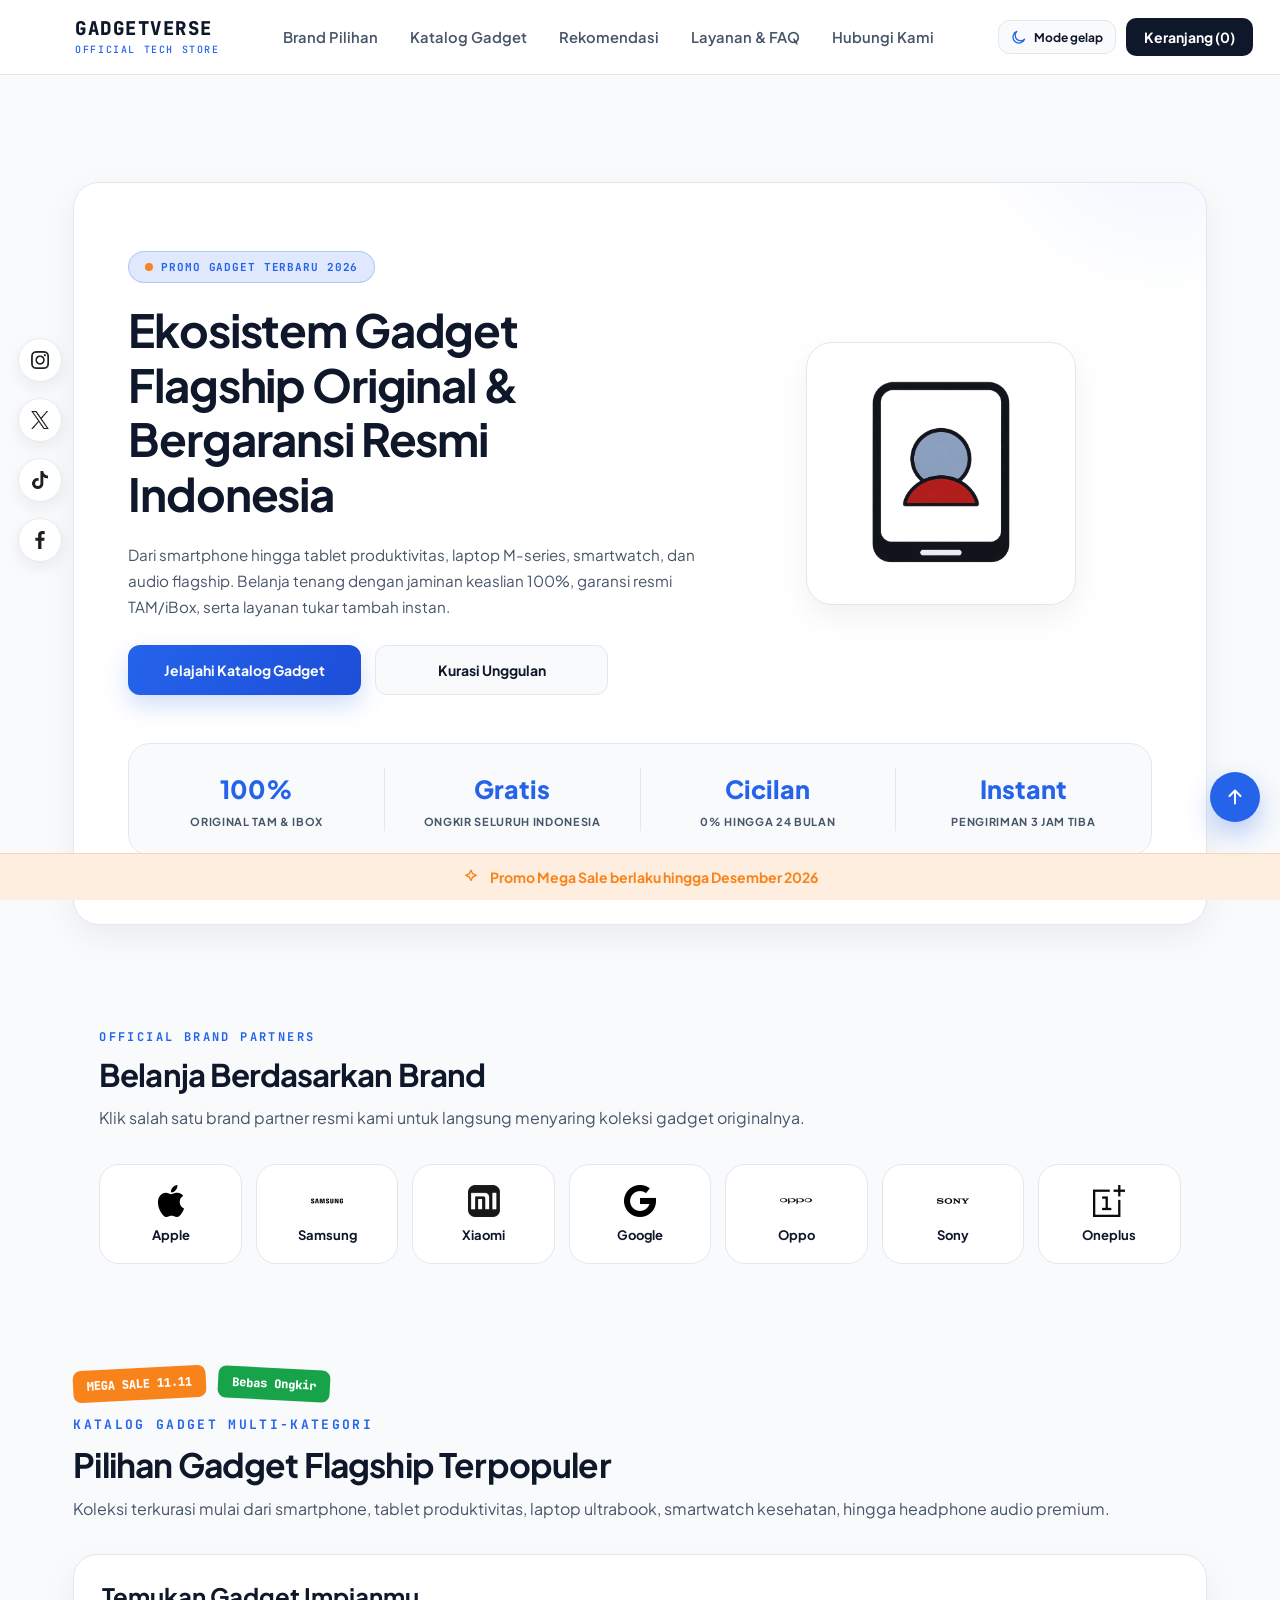
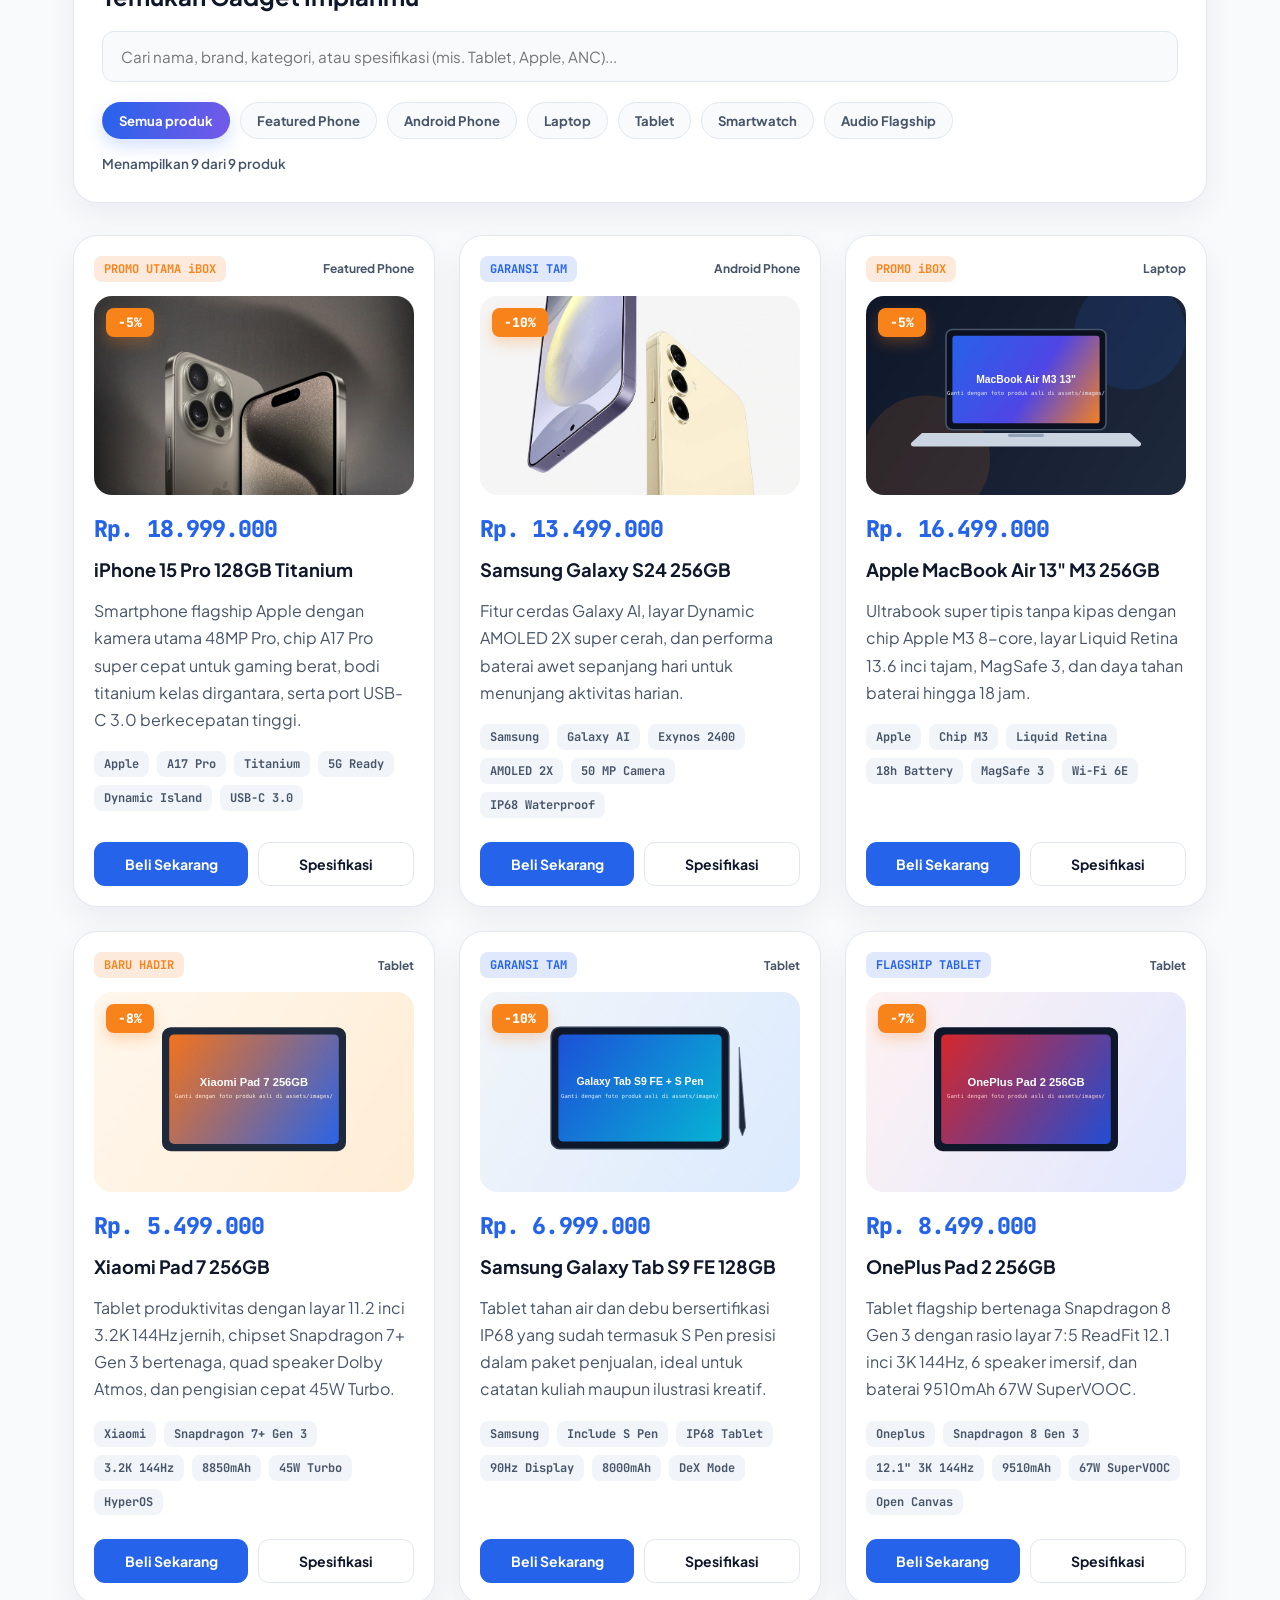
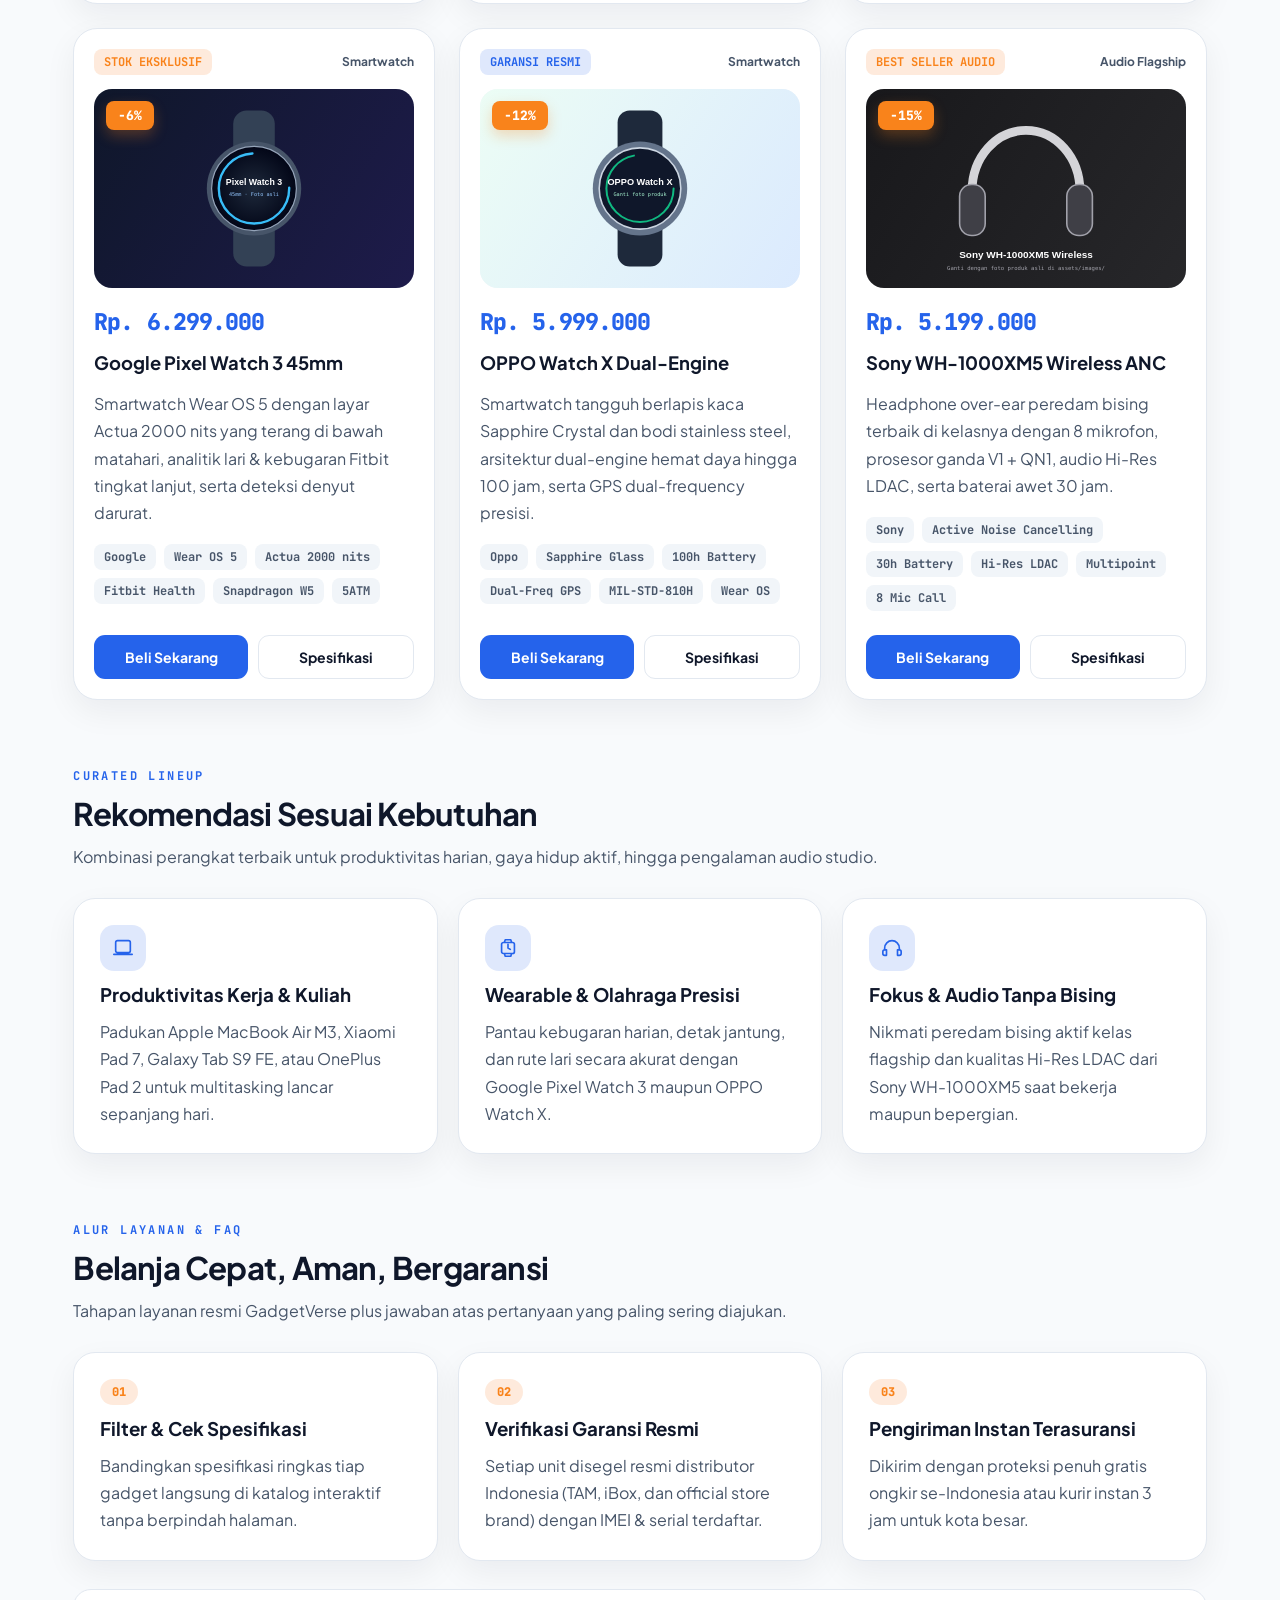
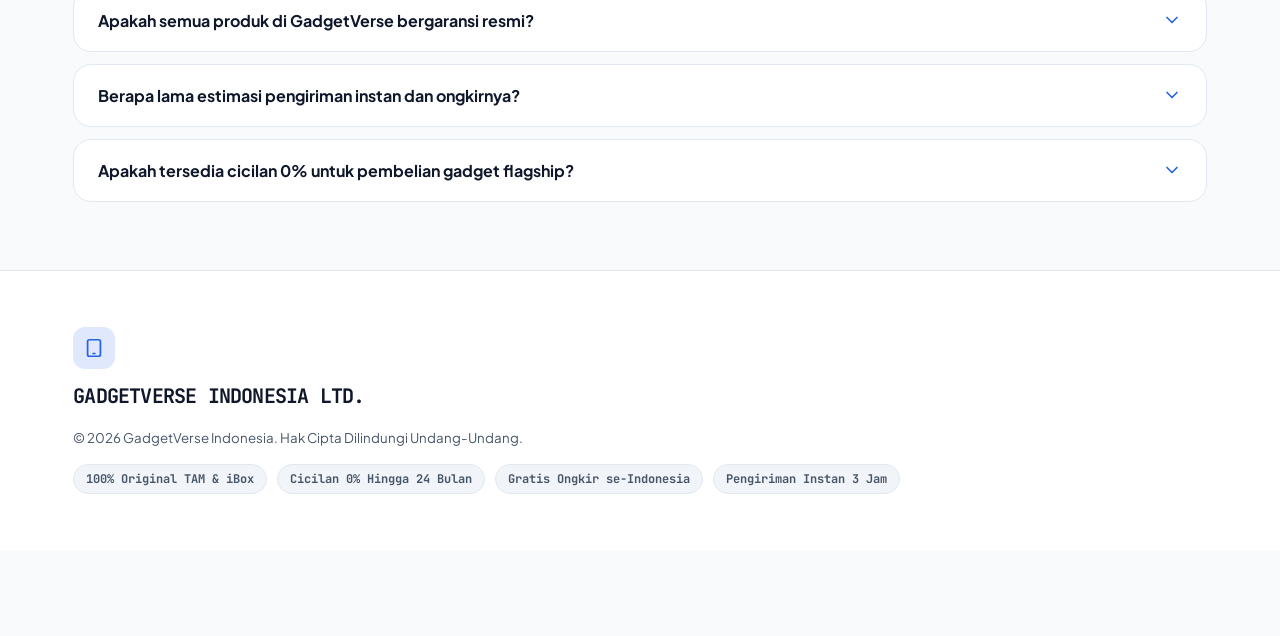
==== commit 9fda671e: "v2-willy" ====
--- a/index.html
+++ b/index.html
@@ -3,37 +3,149 @@
   <head>
     <meta charset="UTF-8" />
     <meta name="viewport" content="width=device-width, initial-scale=1.0" />
-    <meta name="description" content="Gadgetverse" />
-    <title>Gadgetverse</title>
+    <meta name="color-scheme" content="light dark" />
+    <meta name="theme-color" content="#f8fafc" />
+    <meta name="mobile-web-app-capable" content="yes" />
+    <meta
+      name="apple-mobile-web-app-status-bar-style"
+      content="black-translucent"
+    />
+    <meta
+      name="description"
+      content="GadgetVerse Indonesia — Katalog interaktif smartphone, tablet, smartwatch, laptop, dan audio flagship bergaransi resmi TAM & iBox."
+    />
+    <title>GadgetVerse — Katalog Gadget &amp; Aksesori Resmi</title>
+    <link rel="icon" type="image/svg+xml" href="assets/favicon.svg" />
+    <link
+      rel="alternate"
+      type="text/plain"
+      href="llms.txt"
+      title="LLM Knowledge Base"
+    />
+    <script>
+      if (localStorage.getItem("gadgetverse-theme") === "dark") {
+        document.documentElement.dataset.theme = "dark";
+      }
+    </script>
     <link rel="stylesheet" href="assets/style.css" />
+    <script
+      src="https://cdn.jsdelivr.net/npm/gsap@3.12.7/dist/gsap.min.js"
+      defer
+    ></script>
     <script src="assets/script.js" defer></script>
+    <script type="application/ld+json">
+      {
+        "@context": "https://schema.org",
+        "@graph": [
+          {
+            "@type": "OnlineStore",
+            "name": "GadgetVerse Indonesia",
+            "description": "Toko ritel gadget resmi di Indonesia untuk smartphone, tablet, smartwatch, laptop, dan audio flagship bergaransi resmi TAM & iBox.",
+            "areaServed": "ID",
+            "brand": [
+              { "@type": "Brand", "name": "Apple" },
+              { "@type": "Brand", "name": "Samsung" },
+              { "@type": "Brand", "name": "Xiaomi" },
+              { "@type": "Brand", "name": "Google" },
+              { "@type": "Brand", "name": "OPPO" },
+              { "@type": "Brand", "name": "Sony" },
+              { "@type": "Brand", "name": "OnePlus" }
+            ]
+          },
+          {
+            "@type": "FAQPage",
+            "mainEntity": [
+              {
+                "@type": "Question",
+                "name": "Apakah semua produk di GadgetVerse bergaransi resmi?",
+                "acceptedAnswer": {
+                  "@type": "Answer",
+                  "text": "Ya, seluruh unit smartphone, tablet, laptop, smartwatch, dan audio di GadgetVerse 100% original dan dilengkapi garansi resmi distributor Indonesia seperti TAM, iBox, dan garansi resmi brand terkait."
+                }
+              },
+              {
+                "@type": "Question",
+                "name": "Berapa lama estimasi pengiriman instan dan apakah gratis ongkir?",
+                "acceptedAnswer": {
+                  "@type": "Answer",
+                  "text": "GadgetVerse menyediakan layanan gratis ongkir ke seluruh Indonesia serta opsi pengiriman instan 3 jam tiba untuk area cakupan kota besar."
+                }
+              },
+              {
+                "@type": "Question",
+                "name": "Apakah tersedia opsi cicilan 0% untuk produk flagship?",
+                "acceptedAnswer": {
+                  "@type": "Answer",
+                  "text": "Tersedia program cicilan 0% dengan tenor hingga 24 bulan untuk pembelian seluruh kategori gadget resmi di GadgetVerse."
+                }
+              }
+            ]
+          }
+        ]
+      }
+    </script>
   </head>
   <body id="body">
+    <a href="#katalog" class="skip-link visually-hidden">
+      Lewati ke katalog produk
+    </a>
+
     <div class="back-btn">
-      <a href="#body">↑</a>
+      <a href="#body" aria-label="Kembali ke atas halaman">
+        <svg viewBox="0 0 24 24" aria-hidden="true" focusable="false">
+          <path
+            d="M12 19V5m0 0-6 6m6-6 6 6"
+            fill="none"
+            stroke="currentColor"
+            stroke-width="2.2"
+            stroke-linecap="round"
+            stroke-linejoin="round"
+          />
+        </svg>
+      </a>
     </div>
 
-    <section class="socialv2">
-      <nav class="nav-footv2">
+    <section class="socialv2" aria-label="Tautan media sosial">
+      <nav class="nav-footv2" aria-label="Media sosial">
         <ul>
           <li>
-            <a href="instagram.com" id="ig" target="_blank"
-              ><img src="assets/images/social-ig.png" alt="instagram"
+            <a
+              href="https://instagram.com"
+              id="ig"
+              target="_blank"
+              rel="noopener noreferrer"
+              aria-label="Instagram GadgetVerse"
+              ><img src="assets/images/social-ig.png" alt=""
             /></a>
           </li>
           <li>
-            <a href="x.com" id="x" target="_blank"
-              ><img src="assets/images/social-x.png" alt="x"
+            <a
+              href="https://x.com"
+              id="x"
+              target="_blank"
+              rel="noopener noreferrer"
+              aria-label="X GadgetVerse"
+              ><img src="assets/images/social-x.png" alt=""
             /></a>
           </li>
           <li>
-            <a href="tiktok.com" id="tt" target="_blank"
-              ><img src="assets/images/social-tk.png" alt="tiktok"
+            <a
+              href="https://tiktok.com"
+              id="tt"
+              target="_blank"
+              rel="noopener noreferrer"
+              aria-label="TikTok GadgetVerse"
+              ><img src="assets/images/social-tk.png" alt=""
             /></a>
           </li>
           <li>
-            <a href="facebook.com" id="fb" target="_blank"
-              ><img src="assets/images/social-fc.png" alt="facebook"
+            <a
+              href="https://facebook.com"
+              id="fb"
+              target="_blank"
+              rel="noopener noreferrer"
+              aria-label="Facebook GadgetVerse"
+              ><img src="assets/images/social-fc.png" alt=""
             /></a>
           </li>
         </ul>
@@ -42,39 +154,53 @@
 
     <header>
       <div class="upper">
-        <div class="side-logo">
+        <a href="#body" class="side-logo">
           <span>Gadgetverse</span>
-          <p>Gadget & Accessories</p>
-        </div>
-        <nav class="nav-head">
+          <p>Official Tech Store</p>
+        </a>
+        <nav class="nav-head" aria-label="Utama">
           <ul>
             <li><a href="#brand">Brand Pilihan</a></li>
-            <li><a href="#main">Katalog HP</a></li>
+            <li><a href="#katalog">Katalog Gadget</a></li>
             <li><a href="#recc">Rekomendasi</a></li>
-            <li><a href="#road">Roadmap</a></li>
+            <li><a href="#road">Layanan &amp; FAQ</a></li>
             <li><a href="#footer">Hubungi Kami</a></li>
           </ul>
         </nav>
-        <button
-          class="theme-toggle"
-          id="theme-toggle"
-          type="button"
-          aria-label="Aktifkan mode gelap"
-          aria-pressed="false"
-        >
-          <span class="theme-toggle-icon" aria-hidden="true">☾</span>
-          <span id="theme-toggle-label">Mode gelap</span>
-        </button>
-        <button
-          id="cart-id"
-          type="button"
-          aria-haspopup="dialog"
-          aria-controls="cart-drawer"
-          aria-expanded="false"
-        >
-          Keranjang (0)
-        </button>
-      </div>
+        <div class="header-actions">
+          <button
+            class="theme-toggle"
+            id="theme-toggle"
+            type="button"
+            aria-label="Aktifkan mode gelap"
+            aria-pressed="false"
+          >
+            <span class="theme-toggle-icon" aria-hidden="true">
+              <svg viewBox="0 0 24 24" aria-hidden="true" focusable="false">
+                <path
+                  d="M20.35 15.35A9 9 0 1 1 8.65 3.65a7 7 0 0 0 11.7 11.7Z"
+                  fill="none"
+                  stroke="currentColor"
+                  stroke-width="1.9"
+                  stroke-linecap="round"
+                  stroke-linejoin="round"
+                />
+              </svg>
+            </span>
+            <span id="theme-toggle-label">Mode gelap</span>
+          </button>
+          <button
+            id="cart-id"
+            type="button"
+            aria-haspopup="dialog"
+            aria-controls="cart-drawer"
+            aria-expanded="false"
+          >
+            Keranjang (0)
+          </button>
+        </div>
+      </div>
+      <div class="scroll-progress" aria-hidden="true"></div>
     </header>
 
     <button
@@ -105,13 +231,32 @@
           type="button"
           aria-label="Tutup keranjang"
         >
-          &times;
+          <svg viewBox="0 0 24 24" aria-hidden="true" focusable="false">
+            <path
+              d="M6 6l12 12M18 6 6 18"
+              fill="none"
+              stroke="currentColor"
+              stroke-width="2"
+              stroke-linecap="round"
+            />
+          </svg>
         </button>
       </div>
       <div class="cart-items" id="cart-items" aria-live="polite"></div>
       <div class="cart-summary">
         <div class="cart-shipping">
-          <span class="shipping-icon" aria-hidden="true">✓</span>
+          <span class="shipping-icon" aria-hidden="true">
+            <svg viewBox="0 0 24 24" aria-hidden="true" focusable="false">
+              <path
+                d="M5 13l4 4L19 7"
+                fill="none"
+                stroke="currentColor"
+                stroke-width="2.4"
+                stroke-linecap="round"
+                stroke-linejoin="round"
+              />
+            </svg>
+          </span>
           <span>Gratis ongkir untuk pesananmu</span>
         </div>
         <div class="cart-subtotal">
@@ -128,23 +273,33 @@
     <section class="hero">
       <div class="sidebyside">
         <div class="hero-content">
-          <span id="august26">• PROMO GADGET TERBARU AGUSTUS 2026</span>
-          <h1>Dapatkan Gadget Impian & aksesori Original Bergaransi Resmi</h1>
+          <span id="august26">
+            <span class="pulse-dot" aria-hidden="true"></span>
+            PROMO GADGET TERBARU 2026
+          </span>
+          <h1>
+            Ekosistem Gadget Flagship Original &amp; Bergaransi Resmi Indonesia
+          </h1>
           <p>
-            Toko ritel handphone dan aksesori terlengkap di Indonesia. Belanja
-            aman dengan jaminan keaslian 100%, garansi resmi TAM/iBox, dan
-            layanan tukar tambah instan.
+            Dari smartphone hingga tablet produktivitas, laptop M-series,
+            smartwatch, dan audio flagship. Belanja tenang dengan jaminan
+            keaslian 100%, garansi resmi TAM/iBox, serta layanan tukar tambah
+            instan.
           </p>
           <div class="button-upper">
-            <button value="hlight">Lihat Produk Handphone</button>
-            <button value="nhlight">Rekomendasi Aksesori</button>
+            <button type="button" value="hlight" data-scroll-target="katalog">
+              Jelajahi Katalog Gadget
+            </button>
+            <button type="button" value="nhlight" data-scroll-target="recc">
+              Kurasi Unggulan
+            </button>
           </div>
         </div>
 
         <div class="hero-gadget">
           <img
             src="assets/images/tablet.png"
-            alt="Illustrasi Gadget Impian & Aksesori"
+            alt="Ilustrasi perangkat tablet dan ekosistem gadget GadgetVerse"
           />
         </div>
       </div>
@@ -152,7 +307,7 @@
       <div class="tag-itemv3">
         <div class="stat-item">
           <span value="stat1">100%</span>
-          <span value="stat2">ORIGINAL TAM & IBOX</span>
+          <span value="stat2">ORIGINAL TAM &amp; IBOX</span>
         </div>
         <div class="stat-item">
           <span value="stat1">Gratis</span>
@@ -169,68 +324,42 @@
       </div>
     </section>
 
-    <section class="brand">
+    <section class="brand" id="brand" data-reveal>
       <div class="brand-title">
         <span>OFFICIAL BRAND PARTNERS</span>
         <h1>Belanja Berdasarkan Brand</h1>
         <p>
-          Cari gadget dan aksesori original langsung dari brand partner resmi
-          kami.
+          Klik salah satu brand partner resmi kami untuk langsung menyaring
+          koleksi gadget originalnya.
         </p>
       </div>
-      <div class="brand-tag">
-        <div class="brand-item">
-          <img src="assets/images/brand-apple.png" alt="apple" />
-          <span>Apple</span>
-        </div>
-        <!-- <div class="brand-item">
-          <img src="assets/images/brand-smsg.png" alt="samsung" />
-          <span>Samsung</span>
-        </div>
-        <div class="brand-item">
-          <img src="assets/images/brand-xiaomi.png" alt="xiaomi" />
-          <span>Xiaomi</span>
-        </div>
-        <div class="brand-item">
-          <img src="assets/images/brand-gglg.png" alt="pixel" />
-          <span>Google Pixel</span>
-        </div>
-        <div class="brand-item">
-          <img src="assets/images/brand-oppo.png" alt="oppo" />
-          <span>Oppo TAM</span>
-        </div>
-        <div class="brand-item">
-          <img src="assets/images/brand-sony.png" alt="sony" />
-          <span>Sony Audio</span>
-        </div>
-        <div class="brand-item">
-          <img src="assets/images/brand-oneplus.png" alt="oneplus" />
-          <span>OnePlus</span>
-        </div> -->
-      </div>
+      <div class="brand-tag"></div>
     </section>
 
-    <main>
-      <div class="title" id="title">
+    <main id="katalog" tabindex="-1">
+      <div class="title" id="title" data-reveal>
         <div class="katalog">
-          <span value="mega">MEGA SALE 11.1</span>
+          <span value="mega">MEGA SALE 11.11</span>
           <span value="bebas">Bebas Ongkir</span>
         </div>
-        <span id="aksesori">Katalog Smartphone & Aksesori</span>
-        <h1>Pilihan Handphone Terpopuler</h1>
+        <span id="aksesori">Katalog Gadget Multi-Kategori</span>
+        <h1>Pilihan Gadget Flagship Terpopuler</h1>
         <p>
-          Daftar handphone berspesifikasi tinggi, kamera canggih, dan baterai
-          tahan lama dari brand global.
+          Koleksi terkurasi mulai dari smartphone, tablet produktivitas, laptop
+          ultrabook, smartwatch kesehatan, hingga headphone audio premium.
         </p>
       </div>
 
-      <div class="live">
-        <h2>Temukan Handphone & Aksesori Impianmu</h2>
+      <div class="live" data-reveal>
+        <h2>Temukan Gadget Impianmu</h2>
         <div class="live-input">
+          <label for="product-search" class="visually-hidden">
+            Cari produk berdasarkan nama, brand, kategori, atau spesifikasi
+          </label>
           <input
+            id="product-search"
             type="text"
-            placeholder="Cari nama, kategori, atau spesifikasi produk"
-            aria-label="Cari produk berdasarkan nama, kategori, atau spesifikasi"
+            placeholder="Cari nama, brand, kategori, atau spesifikasi (mis. Tablet, Apple, ANC)..."
             aria-describedby="search-results"
           />
         </div>
@@ -243,146 +372,237 @@
         <p class="search-results" id="search-results" aria-live="polite"></p>
       </div>
 
-      <div class="content" id="main">
-        <div class="card ip-15-p128T">
-          <div class="upspan">
-            <span value="hot-org">PROMO UTAMA iBOX</span>
-            <span value="side-right">Featured Phone</span>
+      <div class="content" id="main"></div>
+    </main>
+
+    <section class="highlights" id="recc" data-reveal>
+      <div class="section-heading">
+        <span class="section-eyebrow">CURATED LINEUP</span>
+        <h2>Rekomendasi Sesuai Kebutuhan</h2>
+        <p>
+          Kombinasi perangkat terbaik untuk produktivitas harian, gaya hidup
+          aktif, hingga pengalaman audio studio.
+        </p>
+      </div>
+      <div class="highlights-grid">
+        <article class="highlight-card">
+          <div class="highlight-icon" aria-hidden="true">
+            <svg viewBox="0 0 24 24" focusable="false">
+              <path
+                d="M4 6a2 2 0 0 1 2-2h12a2 2 0 0 1 2 2v9a2 2 0 0 1-2 2H6a2 2 0 0 1-2-2V6Zm-2 13h20"
+                fill="none"
+                stroke="currentColor"
+                stroke-width="1.8"
+                stroke-linecap="round"
+                stroke-linejoin="round"
+              />
+            </svg>
           </div>
-          <div class="img">
-            <span value="disc">-5%</span>
-            <img
-              src="assets/images/ip.jpeg"
-              alt="Iphone 15 Pro 128GB Titanium"
-            />
+          <h3>Produktivitas Kerja &amp; Kuliah</h3>
+          <p>
+            Padukan Apple MacBook Air M3, Xiaomi Pad 7, Galaxy Tab S9 FE, atau
+            OnePlus Pad 2 untuk multitasking lancar sepanjang hari.
+          </p>
+        </article>
+        <article class="highlight-card">
+          <div class="highlight-icon" aria-hidden="true">
+            <svg viewBox="0 0 24 24" focusable="false">
+              <path
+                d="M9 3h6l1 3h-8l1-3Zm0 18h6l1-3H8l1 3ZM12 8v4l2.5 1.5M7 6h10a2 2 0 0 1 2 2v8a2 2 0 0 1-2 2H7a2 2 0 0 1-2-2V8a2 2 0 0 1 2-2Z"
+                fill="none"
+                stroke="currentColor"
+                stroke-width="1.8"
+                stroke-linecap="round"
+                stroke-linejoin="round"
+              />
+            </svg>
           </div>
-          <span value="rp">Rp. 18.999.000</span>
-          <h2>iPhone 15 Pro 128GB Titanium</h2>
+          <h3>Wearable &amp; Olahraga Presisi</h3>
           <p>
-            Kamera utama 48MP Pro dengan sensor canggih, chip A17 Pro super
-            cepat untuk gaming berat, bodi berbahan titanium kelas dirgantara,
-            serta port USB-C universal berkecepatan tinggi.
+            Pantau kebugaran harian, detak jantung, dan rute lari secara akurat
+            dengan Google Pixel Watch 3 maupun OPPO Watch X.
           </p>
-          <div class="tag-item">
-            <span>A17 Pro</span>
-            <span>Titanium</span>
-            <span>5G Ready</span>
-            <span>Dynamic Island</span>
-            <span>ProRes Video</span>
-            <span>USB-C 3.0</span>
+        </article>
+        <article class="highlight-card">
+          <div class="highlight-icon" aria-hidden="true">
+            <svg viewBox="0 0 24 24" focusable="false">
+              <path
+                d="M4 14v-2a8 8 0 0 1 16 0v2m-16 0a2 2 0 0 0-2 2v2a2 2 0 0 0 2 2h2v-6H4Zm16 0h-2v6h2a2 2 0 0 0 2-2v-2a2 2 0 0 0-2-2Z"
+                fill="none"
+                stroke="currentColor"
+                stroke-width="1.8"
+                stroke-linecap="round"
+                stroke-linejoin="round"
+              />
+            </svg>
           </div>
-          <div class="button">
-            <button value="hlight">Beli Sekarang</button>
-            <button value="nhlight">Spesifikasi</button>
+          <h3>Fokus &amp; Audio Tanpa Bising</h3>
+          <p>
+            Nikmati peredam bising aktif kelas flagship dan kualitas Hi-Res LDAC
+            dari Sony WH-1000XM5 saat bekerja maupun bepergian.
+          </p>
+        </article>
+      </div>
+    </section>
+
+    <section class="roadmap-faq" id="road" data-reveal>
+      <div class="section-heading">
+        <span class="section-eyebrow">ALUR LAYANAN &amp; FAQ</span>
+        <h2>Belanja Cepat, Aman, Bergaransi</h2>
+        <p>
+          Tahapan layanan resmi GadgetVerse plus jawaban atas pertanyaan yang
+          paling sering diajukan.
+        </p>
+      </div>
+
+      <div class="roadmap-steps">
+        <div class="roadmap-step">
+          <span class="step-badge">01</span>
+          <h3>Filter &amp; Cek Spesifikasi</h3>
+          <p>
+            Bandingkan spesifikasi ringkas tiap gadget langsung di katalog
+            interaktif tanpa berpindah halaman.
+          </p>
+        </div>
+        <div class="roadmap-step">
+          <span class="step-badge">02</span>
+          <h3>Verifikasi Garansi Resmi</h3>
+          <p>
+            Setiap unit disegel resmi distributor Indonesia (TAM, iBox, dan
+            official store brand) dengan IMEI &amp; serial terdaftar.
+          </p>
+        </div>
+        <div class="roadmap-step">
+          <span class="step-badge">03</span>
+          <h3>Pengiriman Instan Terasuransi</h3>
+          <p>
+            Dikirim dengan proteksi penuh gratis ongkir se-Indonesia atau kurir
+            instan 3 jam untuk kota besar.
+          </p>
+        </div>
+      </div>
+
+      <div class="faq-list" id="faq-list">
+        <div class="faq-item">
+          <button
+            type="button"
+            class="faq-trigger"
+            aria-expanded="false"
+            aria-controls="faq-ans-1"
+          >
+            <span>Apakah semua produk di GadgetVerse bergaransi resmi?</span>
+            <svg viewBox="0 0 24 24" aria-hidden="true" focusable="false">
+              <path
+                d="M6 9l6 6 6-6"
+                fill="none"
+                stroke="currentColor"
+                stroke-width="2"
+                stroke-linecap="round"
+                stroke-linejoin="round"
+              />
+            </svg>
+          </button>
+          <div id="faq-ans-1" class="faq-answer" hidden>
+            <p>
+              Ya, seluruh unit smartphone, tablet, laptop, smartwatch, dan
+              perangkat audio di GadgetVerse 100% original dan dilengkapi
+              garansi resmi distributor Indonesia (TAM, iBox, serta official
+              service center brand).
+            </p>
           </div>
         </div>
 
-        <!-- <div class="card smsg-gs24-256GB">
-          <div class="upspan">
-            <span value="cold-org">GARANSI TAM</span>
-            <span value="side-right">Android Phone</span>
+        <div class="faq-item">
+          <button
+            type="button"
+            class="faq-trigger"
+            aria-expanded="false"
+            aria-controls="faq-ans-2"
+          >
+            <span>Berapa lama estimasi pengiriman instan dan ongkirnya?</span>
+            <svg viewBox="0 0 24 24" aria-hidden="true" focusable="false">
+              <path
+                d="M6 9l6 6 6-6"
+                fill="none"
+                stroke="currentColor"
+                stroke-width="2"
+                stroke-linecap="round"
+                stroke-linejoin="round"
+              />
+            </svg>
+          </button>
+          <div id="faq-ans-2" class="faq-answer" hidden>
+            <p>
+              Seluruh pesanan mendapatkan gratis ongkir ke seluruh Indonesia,
+              dengan opsi kurir instan 3 jam tiba di area cakupan kota besar.
+            </p>
           </div>
-          <div class="img">
-            <span value="disc">-10%</span>
-            <img src="assets/images/smsg.jpeg" alt="Samsung Galaxy S24 256GB" />
+        </div>
+
+        <div class="faq-item">
+          <button
+            type="button"
+            class="faq-trigger"
+            aria-expanded="false"
+            aria-controls="faq-ans-3"
+          >
+            <span>Apakah tersedia cicilan 0% untuk pembelian gadget flagship?</span>
+            <svg viewBox="0 0 24 24" aria-hidden="true" focusable="false">
+              <path
+                d="M6 9l6 6 6-6"
+                fill="none"
+                stroke="currentColor"
+                stroke-width="2"
+                stroke-linecap="round"
+                stroke-linejoin="round"
+              />
+            </svg>
+          </button>
+          <div id="faq-ans-3" class="faq-answer" hidden>
+            <p>
+              Tersedia program cicilan 0% dengan tenor hingga 24 bulan untuk
+              seluruh kategori gadget resmi di GadgetVerse.
+            </p>
           </div>
-          <span value="rp">Rp. 13.499.000</span>
-          <h2>Samsung Galaxy S24 256GB</h2>
-          <p>
-            Fitur cerdas Galaxy AI, layar Dynamic AMOLED 2X super cerah, dan
-            performa baterai awet sepanjang hari untuk menunjang aktivitas
-            harian.
-          </p>
-          <div class="tag-item">
-            <span>Galaxy AI</span>
-            <span>Exynos 2400</span>
-            <span>AMOLED 2X</span>
-            <span>50 MP Camera</span>
-            <span>IP68 Waterproof</span>
-            <span>Super Fast Charge</span>
-          </div>
-          <div class="button">
-            <button value="hlight">Beli Sekarang</button>
-            <button value="nhlight">Spesifikasi</button>
-          </div>
-        </div>
-
-        <div class="card Pb-A10k-Pd">
-          <div class="upspan">
-            <span value="hot-org">PILIHAN</span>
-            <span value="side-right">Power Accessories</span>
-          </div>
-          <div class="img">
-            <span value="disc">-15%</span>
-            <img src="assets/images/pb.jpeg" alt="Powerbank Anker 10k PD" />
-          </div>
-          <span value="rp">Rp. 349.000</span>
-          <h2>Powerbank Anker 10k PD</h2>
-          <p>
-            Powerbank mungil berkecepatan 30W Power Delivery dengan kabel Type-C
-            built-in yang praktis untuk pengisian daya di mana saja.
-          </p>
-          <div class="tag-item">
-            <span>10000mAh</span>
-            <span>30W PD</span>
-            <span>Built-In Cable</span>
-            <span>PowerIQ 3.0</span>
-            <span>Trickle Charge</span>
-            <span>Ultra Compact</span>
-          </div>
-          <div class="button">
-            <button value="hlight">Beli Sekarang</button>
-            <button value="nhlight">Spesifikasi</button>
-          </div>
-        </div>
-
-        <div class="card Tws-SR50i">
-          <div class="upspan">
-            <span value="cold-org">STOK TERBATAS</span>
-            <span value="side-right">Audio Gadget</span>
-          </div>
-          <div class="img">
-            <span value="disc">-20%</span>
-            <img src="assets/images/tws.jpeg" alt="TWS Soundcore R50i" />
-          </div>
-          <span value="rp">Rp. 199.000</span>
-          <h2>TWS Soundcore R50i</h2>
-          <p>
-            TWS bluetooth dengan bass mantap, tahan cipratan air PIX5, dan total
-            daya betarai awet hingga 30 jam bersama charging case.
-          </p>
-          <div class="tag-item">
-            <span>Bluetooth 5.3</span>
-            <span>IPX5 Water</span>
-            <span>30h Playtime</span>
-            <span>10mm Drivers</span>
-            <span>BassUp Tech</span>
-            <span>Soundcore App</span>
-          </div>
-          <div class="button">
-            <button value="hlight">Beli Sekarang</button>
-            <button value="nhlight">Spesifikasi</button>
-          </div>
-        </div> -->
-      </div>
-    </main>
+        </div>
+      </div>
+    </section>
+
+    <div
+      id="toast-region"
+      class="toast-region"
+      aria-live="polite"
+      aria-atomic="true"
+    ></div>
 
     <section class="promo">
-      <span>Promo berlaku hingga Desember 2026</span>
+      <svg viewBox="0 0 24 24" aria-hidden="true" focusable="false">
+        <path
+          d="M12 3l2.2 4.6L19 9.8l-4.8 2.2L12 16.6l-2.2-4.6L5 9.8l4.8-2.2L12 3Z"
+          fill="none"
+          stroke="currentColor"
+          stroke-width="1.9"
+          stroke-linejoin="round"
+        />
+      </svg>
+      <span>Promo Mega Sale berlaku hingga Desember 2026</span>
     </section>
 
     <footer id="footer">
       <div class="lower">
         <div class="social">
-          <span>📱</span>
-          <!-- <nav class="nav-foot">
-            <ul>
-              <li><a href="instagram.com" target="_blank">Instagram</a></li>
-              <li><a href="x.com" target="_blank">X</a></li>
-              <li><a href="tiktok.com" target="_blank">Tiktok</a></li>
-              <li><a href="facebook.com" target="_blank">Facebook</a></li>
-            </ul>
-          </nav> -->
+          <span class="footer-badge" aria-hidden="true">
+            <svg viewBox="0 0 24 24" focusable="false">
+              <path
+                d="M7 3h10a2 2 0 0 1 2 2v14a2 2 0 0 1-2 2H7a2 2 0 0 1-2-2V5a2 2 0 0 1 2-2Zm4 15h2"
+                fill="none"
+                stroke="currentColor"
+                stroke-width="1.9"
+                stroke-linecap="round"
+                stroke-linejoin="round"
+              />
+            </svg>
+          </span>
         </div>
         <h3>Gadgetverse Indonesia Ltd.</h3>
         <p>
@@ -392,7 +612,7 @@
           >
         </p>
         <div class="tag-itemv2">
-          <span>100% Original TAM & iBox</span>
+          <span>100% Original TAM &amp; iBox</span>
           <span>Cicilan 0% Hingga 24 Bulan</span>
           <span>Gratis Ongkir se-Indonesia</span>
           <span>Pengiriman Instan 3 Jam</span>
--- a/assets/style.css
+++ b/assets/style.css
@@ -5,29 +5,39 @@
   padding: 0;
   box-sizing: border-box;
 }
-html {
-  scroll-behavior: smooth;
-  overflow-x: hidden;
-}
 
 :root {
+  color-scheme: light;
+
+  /* Core Brand Palette */
   --orange: #f9831b;
   --orange-light: #feeadc;
   --blue: #2563eb;
   --blue-light: #dfe8fc;
   --blue-dark: #1d4ed8;
-  --green: #00e40e;
+  --green: #16a34a;
   --white: #ffffff;
   --black: #000000;
 
   --bg-main: #f8fafc;
+  --surface-subtle: #f1f5f9;
   --border-color: #e2e8f0;
   --text-dark: #0f172a;
   --text-muted: #475569;
+
+  /* Custom Scrollbar Tokens (>= 3:1 contrast) */
+  --scrollbar-thumb: #64748b;
+  --scrollbar-track: #e8eef5;
+
+  /* Header & Surface Shadows */
+  --header-bg: rgba(255, 255, 255, 0.88);
+  --shadow-card: 0 12px 32px rgba(15, 23, 42, 0.06);
+  --shadow-hover: 0 22px 44px rgba(37, 99, 235, 0.12);
 }
 
 html[data-theme="dark"] {
   color-scheme: dark;
+
   --orange: #ff9a4d;
   --orange-light: #452b1d;
   --blue: #93adff;
@@ -36,45 +46,149 @@
   --green: #4ade80;
 
   --bg-main: #080d18;
+  --surface-subtle: #17243a;
   --border-color: #263248;
   --text-dark: #edf2ff;
   --text-muted: #a2aec4;
   --white: #111a2b;
   --black: #f8fafc;
-}
-
-/*global settings*/
+
+  --scrollbar-thumb: #5b78c7;
+  --scrollbar-track: #0d1526;
+
+  --header-bg: rgba(13, 21, 37, 0.86);
+  --shadow-card: 0 18px 45px rgba(0, 0, 0, 0.22);
+  --shadow-hover: 0 22px 48px rgba(83, 112, 238, 0.2);
+}
+
+@media (prefers-contrast: more) {
+  :root {
+    --scrollbar-thumb: #000000;
+    --scrollbar-track: #ffffff;
+  }
+
+  html[data-theme="dark"] {
+    --scrollbar-thumb: #ffffff;
+    --scrollbar-track: #000000;
+  }
+}
+
+html {
+  scroll-behavior: smooth;
+  scroll-padding-top: 108px;
+  overflow-x: clip;
+  accent-color: var(--blue);
+  scrollbar-width: thin;
+  scrollbar-color: var(--scrollbar-thumb) var(--scrollbar-track);
+}
+
+.cart-items {
+  scrollbar-width: thin;
+  scrollbar-color: var(--scrollbar-thumb) var(--scrollbar-track);
+}
+
+@supports not (scrollbar-color: auto) {
+  html,
+  .cart-items {
+    scrollbar-width: auto;
+  }
+
+  html::-webkit-scrollbar,
+  .cart-items::-webkit-scrollbar {
+    width: 8px;
+    height: 8px;
+  }
+
+  html::-webkit-scrollbar-track,
+  .cart-items::-webkit-scrollbar-track {
+    background: var(--scrollbar-track);
+  }
+
+  html::-webkit-scrollbar-thumb,
+  .cart-items::-webkit-scrollbar-thumb {
+    background: var(--scrollbar-thumb);
+    border-radius: 999px;
+  }
+}
+
+@media (prefers-reduced-motion: reduce) {
+  html {
+    scroll-behavior: auto;
+  }
+}
+
+::selection {
+  background: var(--blue);
+  color: #ffffff;
+}
+
+.visually-hidden:where(:not(:focus-within, :active)) {
+  position: absolute !important;
+  clip-path: inset(50%) !important;
+  overflow: hidden !important;
+  width: 1px !important;
+  height: 1px !important;
+  margin: -1px !important;
+  padding: 0 !important;
+  border: 0 !important;
+  white-space: nowrap !important;
+}
+
+.skip-link:focus-visible {
+  position: fixed;
+  top: 14px;
+  left: 14px;
+  z-index: 2000;
+  padding: 12px 18px;
+  border-radius: 12px;
+  background: var(--blue);
+  color: #ffffff;
+  font-weight: 700;
+  text-decoration: none;
+  box-shadow: 0 12px 28px rgba(15, 23, 42, 0.25);
+}
+
+:where(a:any-link, button, input):focus-visible {
+  outline: 3px solid var(--blue);
+  outline-offset: 3px;
+}
+
+/* Global Settings */
 body {
   font-family: "Plus Jakarta Sans", sans-serif;
   display: flex;
   flex-direction: column;
-  gap: 75px;
-  padding: 0 24px;
-  padding-bottom: 70px;
+  gap: 68px;
+  padding: 0 24px 86px;
   background-color: var(--bg-main);
   color: var(--text-dark);
-  transition:
-    background-color 0.35s ease,
-    color 0.35s ease;
-}
+  min-height: 100dvh;
+}
+
 html[data-theme="dark"] body {
   background:
     radial-gradient(ellipse at 12% 8%, rgba(52, 83, 163, 0.16), transparent 34rem),
-    radial-gradient(ellipse at 88% 40%, rgba(107, 54, 163, 0.1), transparent 38rem),
+    radial-gradient(ellipse at 88% 40%, rgba(107, 54, 163, 0.12), transparent 38rem),
     var(--bg-main);
 }
+
 button {
   font-family: inherit;
-  font-weight: 750;
+  font-weight: 700;
   font-size: 14px;
-  transform: translateY(0);
-  transition: all 0.2s ease-in-out;
-}
+  transition:
+    background-color 0.2s ease,
+    border-color 0.2s ease,
+    color 0.2s ease,
+    transform 0.2s cubic-bezier(0.2, 0.75, 0.25, 1),
+    box-shadow 0.2s ease;
+}
+
 p {
   color: var(--text-muted);
   line-height: 1.7;
-  margin-right: 15px;
-}
+}
+
 header,
 footer,
 .promo {
@@ -84,195 +198,379 @@
   padding-right: 24px;
 }
 
+/* Back to Top Button */
 @keyframes backtobtn {
   from {
     opacity: 0;
     pointer-events: none;
-    transform: scale(0.8);
+    transform: translateY(10px) scale(0.85);
   }
   to {
     opacity: 1;
     pointer-events: auto;
-    transform: scale(1);
-  }
-}
+    transform: translateY(0) scale(1);
+  }
+}
+
 .back-btn {
   position: fixed;
-  right: 15px;
-  bottom: 100px;
-  z-index: 1000;
-  animation: backtobtn linear both;
-  animation-timeline: scroll();
-  animation-range: 0px 450px;
-}
+  right: 20px;
+  bottom: 78px;
+  z-index: 900;
+}
+
+@media (prefers-reduced-motion: no-preference) {
+  @supports ((animation-timeline: scroll()) and (animation-range: 0px 450px)) {
+    .back-btn {
+      animation: backtobtn linear both;
+      animation-timeline: scroll();
+      animation-range: 0px 450px;
+    }
+  }
+}
+
 .back-btn a {
-  display: inline-block;
+  display: grid;
+  place-items: center;
+  width: 50px;
+  height: 50px;
   background-color: var(--blue);
-  color: var(--white);
-  font-size: 35px;
-  font-weight: bold;
-  border-radius: 50px;
-  padding: 10px 20px;
+  color: #ffffff;
+  border-radius: 50%;
   text-decoration: none;
-  box-shadow: 0 -5px 20px currentColor;
-  transform: translateY(0);
-  transition: all 0.2s ease-in-out;
-}
-
-/*navfoot-v2-position*/
+  box-shadow: 0 12px 26px rgba(37, 99, 235, 0.3);
+  transition:
+    transform 0.22s ease,
+    box-shadow 0.22s ease,
+    background-color 0.22s ease;
+}
+
+.back-btn svg {
+  width: 22px;
+  height: 22px;
+}
+
+/* Social Dock (visible on wide desktop margins to avoid card overlap) */
+.socialv2 {
+  display: none;
+}
+
+@media (min-width: 1180px) {
+  .socialv2 {
+    display: block;
+  }
+}
+
 .nav-footv2 {
   position: fixed;
-  left: 20px;
-  top: 37%;
-  z-index: 1000;
-}
+  left: 18px;
+  top: 50%;
+  transform: translateY(-50%);
+  z-index: 90;
+}
+
 .nav-footv2 ul {
   display: flex;
   flex-direction: column;
-  gap: 25px;
+  gap: 16px;
   list-style-type: none;
 }
+
 .nav-footv2 a {
   display: flex;
-  flex-direction: column;
   align-items: center;
   justify-content: center;
   background-color: var(--white);
-  width: 45px;
-  height: 45px;
+  border: 1px solid var(--border-color);
+  width: 44px;
+  height: 44px;
   border-radius: 50%;
   color: var(--text-dark);
-  font-weight: bold;
-  font-size: 15px;
-  opacity: 0.8;
-  transition: all 0.2s ease-in-out;
-}
+  opacity: 0.88;
+  box-shadow: 0 6px 18px rgba(15, 23, 42, 0.08);
+  transition:
+    transform 0.22s cubic-bezier(0.2, 0.75, 0.25, 1),
+    opacity 0.22s ease,
+    background-color 0.22s ease,
+    border-color 0.22s ease;
+}
+
 .nav-footv2 img {
-  width: 20px;
-  height: auto;
-}
-
+  width: 18px;
+  height: 18px;
+  object-fit: contain;
+}
+
+/* Header & Top Tab Bar */
 header {
-  background-color: var(--white);
+  background-color: var(--header-bg);
+  backdrop-filter: blur(16px);
+  -webkit-backdrop-filter: blur(16px);
   border-bottom: 1px solid var(--border-color);
-  width: 100%;
+  width: calc(100% + 48px);
   position: fixed;
   top: 0;
+  left: 0;
+  margin: 0;
   z-index: 100;
 }
+
 .upper {
   display: flex;
   flex-direction: row;
   flex-wrap: wrap;
   align-items: center;
   justify-content: space-between;
-  width: 90%;
-  max-width: 1700px;
-  padding: 20px 0;
+  gap: 12px 18px;
+  width: 92%;
+  max-width: 1650px;
+  padding: 16px 0;
   margin: 0 auto;
 }
 
+@keyframes shrink-header {
+  to {
+    padding-block: 10px;
+  }
+}
+
+@keyframes scroll-bar-grow {
+  from {
+    transform: scaleX(0);
+  }
+  to {
+    transform: scaleX(1);
+  }
+}
+
+.scroll-progress {
+  position: absolute;
+  inset: auto 0 0;
+  height: 3px;
+  background: linear-gradient(90deg, var(--blue), #7659e8, var(--orange));
+  transform-origin: left center;
+  transform: scaleX(0);
+  pointer-events: none;
+}
+
+@media (prefers-reduced-motion: no-preference) {
+  @supports ((animation-timeline: scroll()) and (animation-range: 0% 100%)) {
+    .upper {
+      animation: shrink-header linear both;
+      animation-timeline: scroll(block root);
+      animation-range: 0px 140px;
+    }
+
+    .scroll-progress {
+      animation: scroll-bar-grow linear both;
+      animation-timeline: scroll(block root);
+      animation-range: 0% 100%;
+    }
+  }
+}
+
 .side-logo {
+  display: flex;
+  flex-direction: column;
   font-family: "JetBrains Mono", sans-serif;
   text-transform: uppercase;
-}
+  text-decoration: none;
+  color: inherit;
+}
+
 .side-logo span {
-  font-weight: 700;
-  font-size: 20px;
-  letter-spacing: 0.1em;
-}
+  font-weight: 800;
+  font-size: 19px;
+  letter-spacing: 0.08em;
+}
+
 .side-logo p {
   font-size: 10px;
-  font-weight: 300;
+  font-weight: 500;
   letter-spacing: 0.16em;
+  color: var(--blue);
+}
+
+.header-actions {
+  display: flex;
+  align-items: center;
+  gap: 10px;
+  order: 2;
 }
 
 .upper button {
-  order: 2;
   background-color: var(--text-dark);
   border-radius: 10px;
   border: 0;
-  padding: 10px 20px;
+  padding: 10px 18px;
   color: var(--white);
   cursor: pointer;
 }
+
 .upper .theme-toggle {
   display: inline-flex;
-  order: 2;
   align-items: center;
   justify-content: center;
   gap: 7px;
   border: 1px solid var(--border-color);
   border-radius: 11px;
-  padding: 8px 11px;
+  padding: 8px 12px;
   background: var(--bg-main);
   color: var(--text-dark);
   font-size: 12px;
   white-space: nowrap;
 }
+
 .theme-toggle-icon {
+  display: inline-flex;
+  align-items: center;
+  justify-content: center;
   color: var(--blue);
-  font-size: 15px;
-  line-height: 1;
-}
+}
+
+.theme-toggle-icon svg {
+  width: 16px;
+  height: 16px;
+}
+
 .nav-head {
   order: 3;
   width: 100%;
-}
+  overflow-x: auto;
+  scrollbar-width: none;
+}
+
+.nav-head::-webkit-scrollbar {
+  display: none;
+}
+
 .nav-head ul {
   list-style-type: none;
   display: flex;
-  flex-direction: column;
+  flex-direction: row;
+  flex-wrap: nowrap;
+  justify-content: flex-start;
   align-items: center;
-  gap: 15px;
-  padding: 20px 0;
-}
+  gap: 20px;
+  padding: 4px 2px;
+}
+
 .nav-head a {
+  position: relative;
+  display: inline-block;
+  padding-block: 6px;
   text-decoration: none;
   color: var(--text-muted);
   font-weight: 600;
-  transition: all 0.2s ease-in-out;
-}
-
+  font-size: 0.92rem;
+  white-space: nowrap;
+  transition: color 0.2s ease;
+}
+
+.nav-head a::after {
+  content: "";
+  position: absolute;
+  inset: auto 0 0;
+  height: 2px;
+  border-radius: 2px;
+  background: var(--blue);
+  transform: scaleX(0);
+  transform-origin: center;
+  transition: transform 0.24s cubic-bezier(0.2, 0.75, 0.25, 1);
+}
+
+/* Hero Section */
 .hero {
+  position: relative;
+  overflow: hidden;
   background-color: var(--white);
   border: 1px solid var(--border-color);
-  display: flex;
-  flex-direction: column;
-  width: 90%;
-  max-width: 1700px;
-  margin: 0 auto;
-  padding: 80px 30px;
-  border-radius: 25px;
-  gap: 70px;
-  margin-top: 250px;
-}
+  box-shadow: var(--shadow-card);
+  display: flex;
+  flex-direction: column;
+  width: 92%;
+  max-width: 1650px;
+  margin: 158px auto 0;
+  padding: 44px 26px;
+  border-radius: 26px;
+  gap: 48px;
+}
+
+.hero::before {
+  content: "";
+  position: absolute;
+  inset: -40% -15% auto auto;
+  width: 420px;
+  height: 420px;
+  border-radius: 50%;
+  background: radial-gradient(
+    circle,
+    rgba(37, 99, 235, 0.08),
+    transparent 70%
+  );
+  pointer-events: none;
+}
+
 .sidebyside {
-  display: flex;
-  flex-direction: column;
-  gap: 30px;
-}
+  position: relative;
+  display: flex;
+  flex-direction: column;
+  gap: 32px;
+}
+
 .hero-content {
   display: contents;
 }
 
 #august26 {
   order: 1;
+  display: inline-flex;
+  align-items: center;
+  gap: 8px;
   background-color: var(--blue-light);
   color: var(--blue);
-  border: 1px solid var(--blue);
-  border-radius: 25px;
-  padding: 10px 20px;
-  font-size: 10px;
+  border: 1px solid rgba(37, 99, 235, 0.25);
+  border-radius: 999px;
+  padding: 8px 16px;
+  font-family: "JetBrains Mono", sans-serif;
+  font-size: 11px;
   font-weight: 700;
   width: fit-content;
-  letter-spacing: 0.1rem;
-}
+  letter-spacing: 0.08em;
+}
+
+.pulse-dot {
+  width: 8px;
+  height: 8px;
+  border-radius: 50%;
+  background-color: var(--orange);
+}
+
+@keyframes gentle-pulse {
+  0%,
+  100% {
+    transform: scale(1);
+    opacity: 1;
+  }
+  50% {
+    transform: scale(1.35);
+    opacity: 0.65;
+  }
+}
+
+@media (prefers-reduced-motion: no-preference) {
+  .pulse-dot {
+    animation: gentle-pulse 2.4s ease-in-out infinite;
+  }
+}
+
 .hero-content h1 {
   order: 2;
-  font-size: clamp(1.75rem, 3.5vw + 0.5rem, 2.75rem);
-  line-height: 1.25;
-}
+  font-size: clamp(1.75rem, 3.4vw + 0.45rem, 2.85rem);
+  line-height: 1.2;
+  letter-spacing: -0.025em;
+}
+
 .hero-gadget {
   order: 3;
   display: flex;
@@ -280,112 +578,148 @@
   justify-content: center;
   align-items: center;
 }
+
+@keyframes float-device {
+  0%,
+  100% {
+    transform: translateY(0);
+  }
+  50% {
+    transform: translateY(-10px);
+  }
+}
+
 .hero-gadget img {
   display: block;
-  width: 60%;
-  max-width: 300px;
+  width: 62%;
+  max-width: 290px;
   height: auto;
   object-fit: contain;
   background-color: var(--white);
   border: 1px solid var(--border-color);
-  border-radius: 25px;
-  padding: 30px;
-}
+  border-radius: 26px;
+  padding: 28px;
+  box-shadow: var(--shadow-card);
+}
+
+@media (prefers-reduced-motion: no-preference) {
+  .hero-gadget img {
+    animation: float-device 5s ease-in-out infinite;
+  }
+}
+
 .hero-content p {
   order: 4;
-  font-size: clamp(0.95rem, 1.2vw, 1.05rem);
+  font-size: clamp(0.95rem, 1.1vw, 1.06rem);
+  max-width: 62ch;
+}
+
+.button-upper {
+  order: 5;
+  display: flex;
+  flex-wrap: wrap;
+  gap: 14px;
+  width: 100%;
+}
+
+.button-upper button {
+  flex: 1 1 200px;
+  padding: 15px 22px;
+  border-radius: 12px;
+  cursor: pointer;
+}
+
+.button-upper button[value="hlight"] {
+  background: linear-gradient(120deg, var(--blue), var(--blue-dark));
+  border: 0;
+  color: #ffffff;
+  box-shadow: 0 10px 24px rgba(37, 99, 235, 0.22);
+}
+
+.button-upper button[value="nhlight"] {
+  background: var(--bg-main);
+  border: 1px solid var(--border-color);
+  color: var(--text-dark);
 }
 
 .tag-itemv3 {
   display: flex;
   flex-direction: column;
   background-color: var(--bg-main);
-  border-radius: 25px;
-  padding: 30px 0px;
-  margin: 0 10px;
+  border-radius: 22px;
+  padding: 24px 0;
   border: 1px solid var(--border-color);
 }
+
 .stat-item {
   display: flex;
   flex: 1;
   flex-direction: column;
   align-items: center;
+  text-align: center;
   border-right: none;
-  border-bottom: 3px solid var(--border-color);
-  padding: 10px 40px;
-  line-height: 2rem;
-}
+  border-bottom: 1px solid var(--border-color);
+  padding: 14px 24px;
+  line-height: 1.75;
+}
+
 .stat-item:last-child {
   border-bottom: none;
 }
+
 .stat-item span[value="stat1"] {
-  font-size: 26px;
+  font-size: 25px;
+  font-weight: 800;
+  color: var(--blue);
+}
+
+.stat-item span[value="stat2"] {
+  font-size: 11px;
   font-weight: 700;
-}
-.stat-item span[value="stat2"] {
-  font-size: 12px;
-  font-weight: 600;
-}
-
-.button-upper {
-  order: 5;
-  display: flex;
-  gap: 15px;
-  width: 100%;
-}
-.button-upper button {
-  flex: 1;
-  padding: 15px 20px;
-  border-radius: 10px;
-  cursor: pointer;
-}
-.button-upper button[value="hlight"] {
-  background-color: var(--blue);
-  border: 0;
-  color: var(--white);
-}
-.button-upper button[value="nhlight"] {
-  border: 1px solid var(--text-muted);
+  letter-spacing: 0.06em;
   color: var(--text-muted);
 }
 
+/* Official Brands Section */
 .brand {
   display: flex;
   flex-direction: column;
-  width: 90%;
-  max-width: 1700px;
+  width: 92%;
+  max-width: 1650px;
   margin: 0 auto;
-  padding: 80px 30px;
+  padding: 36px 26px;
   border-radius: 25px;
-  gap: 70px;
-}
+  gap: 32px;
+}
+
 .brand-title {
   display: flex;
   flex-direction: column;
   gap: 10px;
 }
+
 .brand-title h1 {
-  font-size: clamp(1.5rem, 3vw, 1.85rem);
-  letter-spacing: -0.045em;
-}
+  font-size: clamp(1.5rem, 3vw, 1.95rem);
+  letter-spacing: -0.03em;
+}
+
 .brand-title span {
   font-family: "JetBrains Mono", sans-serif;
   color: var(--blue);
-  font-weight: bold;
-  font-size: 12.5px;
+  font-weight: 700;
+  font-size: 12px;
   text-transform: uppercase;
-  letter-spacing: 3px;
-}
+  letter-spacing: 0.2em;
+}
+
 .brand-tag {
-  display: flex;
-  gap: 10px;
-  flex-direction: row;
-  align-items: center;
-  flex-wrap: wrap;
-}
+  display: grid;
+  grid-template-columns: repeat(auto-fit, minmax(135px, 1fr));
+  gap: 14px;
+}
+
 .brand-item {
   display: flex;
-  flex: 1;
   flex-direction: column;
   align-items: center;
   text-align: center;
@@ -393,123 +727,234 @@
   gap: 10px;
   background-color: var(--white);
   border: 1px solid var(--border-color);
-  padding: 20px 30px;
-  border-radius: 25px;
+  padding: 20px 18px;
+  border-radius: 20px;
+  cursor: pointer;
+  user-select: none;
   transition:
     transform 0.28s cubic-bezier(0.2, 0.75, 0.25, 1),
     border-color 0.28s ease,
     box-shadow 0.28s ease,
     background-color 0.28s ease;
 }
+
+.brand-item.is-active {
+  border-color: var(--blue);
+  background: var(--blue-light);
+  box-shadow: 0 12px 26px rgba(37, 99, 235, 0.14);
+}
+
 .brand-item img {
-  width: 30px;
-  height: auto;
-  transition: filter 0.25s ease, transform 0.25s ease;
-}
+  width: 32px;
+  height: 32px;
+  object-fit: contain;
+  transition:
+    filter 0.25s ease,
+    transform 0.25s ease;
+}
+
 .brand-item span {
-  font-size: 12px;
-  font-weight: 600;
+  font-size: 13px;
+  font-weight: 700;
   color: var(--text-dark);
 }
 
+/* Main Catalog */
 main {
   display: flex;
   flex-direction: column;
-  width: 90%;
+  width: 92%;
   max-width: 1650px;
   margin: 0 auto;
-  gap: 35px;
-}
+  gap: 32px;
+}
+
 .title {
   display: flex;
   position: relative;
   flex-direction: column;
   gap: 10px;
 }
+
 .title h1 {
-  font-size: clamp(1.5rem, 3vw, 2rem);
-}
+  font-size: clamp(1.5rem, 3vw, 2.1rem);
+  letter-spacing: -0.025em;
+}
+
 #aksesori {
   font-family: "JetBrains Mono", sans-serif;
   color: var(--blue);
-  font-weight: bold;
-  font-size: 15px;
+  font-weight: 700;
+  font-size: 13px;
   text-transform: uppercase;
-  letter-spacing: 3px;
-}
+  letter-spacing: 0.18em;
+}
+
 .katalog {
   display: flex;
   flex-direction: row;
-  gap: 10px;
-}
+  flex-wrap: wrap;
+  gap: 12px;
+  margin-bottom: 6px;
+}
+
 .katalog span {
   font-family: "JetBrains Mono", sans-serif;
-  font-size: 13px;
+  font-size: 12px;
   font-weight: 800;
-  padding: 10px 15px;
+  padding: 8px 14px;
   border-radius: 8px;
 }
+
 .katalog span[value="mega"] {
   background-color: var(--orange);
-  color: var(--white);
-  transform: rotate(-5deg);
-}
+  color: #ffffff;
+  transform: rotate(-3deg);
+}
+
 .katalog span[value="bebas"] {
   background-color: var(--green);
-  color: var(--white);
-  transform: rotate(5deg);
-  position: absolute;
-  right: 10px;
-  top: 5px;
-}
-
+  color: #ffffff;
+  transform: rotate(3deg);
+}
+
+.live {
+  background-color: var(--white);
+  border: 1px solid var(--border-color);
+  box-shadow: var(--shadow-card);
+  border-radius: 24px;
+  display: flex;
+  flex-direction: column;
+  padding: 26px 28px;
+  gap: 20px;
+}
+
+.live-input input {
+  width: 100%;
+  padding: 15px 18px;
+  border-radius: 12px;
+  border: 1px solid var(--border-color);
+  background: var(--bg-main);
+  color: var(--text-dark);
+  font-family: inherit;
+  font-size: 0.95rem;
+  transition:
+    border-color 0.2s ease,
+    box-shadow 0.2s ease,
+    background-color 0.2s ease;
+}
+
+.live-input input:focus {
+  border-color: var(--blue);
+  box-shadow: 0 0 0 4px rgba(37, 99, 235, 0.14);
+  outline: none;
+}
+
+.category-filters {
+  display: flex;
+  flex-wrap: wrap;
+  gap: 10px;
+}
+
+.category-filter {
+  border: 1px solid var(--border-color);
+  border-radius: 999px;
+  padding: 9px 16px;
+  background: var(--bg-main);
+  color: var(--text-muted);
+  cursor: pointer;
+  font-size: 0.82rem;
+  font-weight: 700;
+}
+
+.category-filter[aria-pressed="true"] {
+  border-color: transparent;
+  background: linear-gradient(110deg, var(--blue), #7659e8);
+  box-shadow: 0 7px 18px rgba(37, 99, 235, 0.2);
+  color: #ffffff;
+}
+
+.search-results {
+  margin-top: -6px;
+  color: var(--text-muted);
+  font-size: 0.84rem;
+  font-weight: 600;
+}
+
+.search-empty {
+  grid-column: 1 / -1;
+  border: 1px dashed var(--border-color);
+  border-radius: 18px;
+  padding: 32px;
+  text-align: center;
+  background: var(--white);
+}
+
+/* Responsive Product Grid (auto-flowing for any item count) */
 .content {
   display: grid;
   grid-template-columns: 1fr;
-  grid-template-areas:
-    "ip-15-p128T"
-    "smsg-gs24-256GB"
-    "Pb-A10k-Pd"
-    "Tws-SR50i";
   width: 100%;
-  max-width: 1650px;
-  gap: 25px;
+  gap: 24px;
   margin: 0 auto;
-  align-items: start;
-}
-.content.search-active {
-  grid-template-areas: none;
-  grid-auto-flow: row;
-  justify-items: start;
-}
-.content.search-active .card {
-  grid-area: auto;
-  width: 100%;
-}
-.ip-15-p128T {
-  grid-area: ip-15-p128T;
-}
-/* .card.ip-15-p128T img {
-  height: 300px;
-} */
-.smsg-gs24-256GB {
-  grid-area: smsg-gs24-256GB;
-}
-.Pb-A10k-Pd {
-  grid-area: Pb-A10k-Pd;
-}
-.Tws-SR50i {
-  grid-area: Tws-SR50i;
+  align-items: stretch;
+}
+
+@media (min-width: 641px) {
+  .content {
+    grid-template-columns: repeat(2, minmax(0, 1fr));
+  }
+}
+
+@media (min-width: 1200px) {
+  .content {
+    grid-template-columns: repeat(3, minmax(0, 1fr));
+  }
+}
+
+@keyframes card-reveal {
+  from {
+    opacity: 0;
+    transform: translateY(18px);
+  }
+  to {
+    opacity: 1;
+    transform: translateY(0);
+  }
+}
+
+.card {
+  display: flex;
+  flex-direction: column;
+  background-color: var(--white);
+  border-radius: 24px;
+  border: 1px solid var(--border-color);
+  box-shadow: var(--shadow-card);
+  padding: 20px;
+  gap: 14px;
+  transition:
+    transform 0.28s cubic-bezier(0.2, 0.75, 0.25, 1),
+    border-color 0.28s ease,
+    box-shadow 0.28s ease;
+}
+
+@media (prefers-reduced-motion: no-preference) {
+  .card {
+    animation: card-reveal 0.45s cubic-bezier(0.16, 1, 0.3, 1) backwards;
+    animation-delay: calc(min(var(--card-index, 0), 8) * 50ms);
+  }
 }
 
 .upspan {
   display: flex;
   flex-direction: row;
   justify-content: space-between;
+  gap: 10px;
   width: 100%;
   align-items: center;
-  font-size: 15px;
-}
+  font-size: 12px;
+}
+
 .upspan span[value="hot-org"] {
   font-family: "JetBrains Mono", sans-serif;
   background-color: var(--orange-light);
@@ -518,6 +963,7 @@
   border-radius: 8px;
   font-weight: 700;
 }
+
 .upspan span[value="cold-org"] {
   font-family: "JetBrains Mono", sans-serif;
   background-color: var(--blue-light);
@@ -526,302 +972,438 @@
   border-radius: 8px;
   font-weight: 700;
 }
+
 .upspan span[value="side-right"] {
   color: var(--text-muted);
   font-weight: 700;
-}
-
-.card {
-  display: flex;
-  flex-direction: column;
-  background-color: var(--white);
-  border-radius: 25px;
-  border: 1px solid var(--border-color);
-  padding: 20px;
-  gap: 15px;
-}
+  text-align: right;
+}
+
+.img {
+  overflow: hidden;
+  border-radius: 18px;
+  position: relative;
+  background: var(--surface-subtle);
+  aspect-ratio: 16 / 10;
+}
+
+.card img {
+  display: block;
+  width: 100%;
+  height: 100%;
+  object-fit: cover;
+  transition: transform 0.38s cubic-bezier(0.2, 0.75, 0.25, 1);
+}
+
+.img span[value="disc"] {
+  position: absolute;
+  top: 12px;
+  left: 12px;
+  z-index: 2;
+  font-family: "JetBrains Mono", sans-serif;
+  background-color: var(--orange);
+  color: #ffffff;
+  padding: 6px 12px;
+  border-radius: 8px;
+  font-size: 13px;
+  font-weight: 800;
+  box-shadow: 0 6px 14px rgba(249, 131, 27, 0.28);
+}
+
 .card span[value="rp"] {
   font-family: "JetBrains Mono", sans-serif;
   color: var(--blue);
   font-weight: 800;
-  font-size: 25px;
-  letter-spacing: -0.05em;
-  margin-top: 10px;
-}
-.card img {
-  display: block;
-  border-radius: 20px;
+  font-size: 1.45rem;
+  letter-spacing: -0.04em;
+  margin-top: 4px;
+}
+
+.card h2 {
+  font-size: 1.15rem;
+  line-height: 1.35;
+}
+
+.tag-item {
+  font-family: "JetBrains Mono", sans-serif;
+  display: flex;
+  flex-direction: row;
+  flex-wrap: wrap;
+  gap: 8px;
+  margin: 4px 0;
+}
+
+.tag-item span {
+  font-size: 12px;
+  font-weight: 700;
+  background-color: var(--surface-subtle);
+  color: var(--text-muted);
+  padding: 5px 10px;
+  border-radius: 8px;
+}
+
+@keyframes desk-expand {
+  from {
+    opacity: 0;
+    transform: translateY(-6px);
+  }
+  to {
+    opacity: 1;
+    transform: translateY(0);
+  }
+}
+
+.container-desk {
+  background-color: var(--bg-main);
+  border-radius: 14px;
+  border-left: 3px solid var(--orange);
+  padding: 14px 16px;
+  color: var(--text-dark);
+  font-size: 0.86rem;
+  line-height: 1.6;
+}
+
+@media (prefers-reduced-motion: no-preference) {
+  .container-desk:not([hidden]) {
+    animation: desk-expand 0.25s ease-out both;
+  }
+}
+
+.button {
+  display: flex;
+  gap: 10px;
   width: 100%;
-  height: 300px;
-  object-fit: cover;
-}
-.img {
+  margin-top: auto;
+  padding-top: 6px;
+}
+
+.button button {
+  flex: 1;
+  padding: 12px 10px;
+  border-radius: 11px;
+  cursor: pointer;
+}
+
+.button button[value="hlight"] {
+  background-color: var(--blue);
+  border: 0;
+  color: #ffffff;
+}
+
+.button button[value="nhlight"] {
+  background: transparent;
+  border: 1px solid var(--border-color);
+  color: var(--text-dark);
+}
+
+/* Highlights & Roadmap + FAQ Sections */
+.highlights,
+.roadmap-faq {
+  display: flex;
+  flex-direction: column;
+  gap: 28px;
+  width: 92%;
+  max-width: 1650px;
+  margin: 0 auto;
+}
+
+.section-heading {
+  display: flex;
+  flex-direction: column;
+  gap: 10px;
+}
+
+.section-eyebrow {
+  font-family: "JetBrains Mono", sans-serif;
+  color: var(--blue);
+  font-weight: 700;
+  font-size: 12px;
+  text-transform: uppercase;
+  letter-spacing: 0.2em;
+}
+
+.section-heading h2 {
+  font-size: clamp(1.45rem, 2.8vw, 1.95rem);
+  letter-spacing: -0.025em;
+}
+
+.highlights-grid,
+.roadmap-steps {
+  display: grid;
+  grid-template-columns: 1fr;
+  gap: 20px;
+}
+
+@media (min-width: 768px) {
+  .highlights-grid,
+  .roadmap-steps {
+    grid-template-columns: repeat(3, minmax(0, 1fr));
+  }
+}
+
+.highlight-card,
+.roadmap-step {
+  display: flex;
+  flex-direction: column;
+  gap: 12px;
+  padding: 26px;
+  border-radius: 22px;
+  background: var(--white);
+  border: 1px solid var(--border-color);
+  box-shadow: var(--shadow-card);
+  transition:
+    transform 0.26s ease,
+    border-color 0.26s ease,
+    box-shadow 0.26s ease;
+}
+
+.highlight-icon {
+  display: grid;
+  place-items: center;
+  width: 46px;
+  height: 46px;
+  border-radius: 14px;
+  background: var(--blue-light);
+  color: var(--blue);
+}
+
+.highlight-icon svg {
+  width: 22px;
+  height: 22px;
+}
+
+.step-badge {
+  display: inline-flex;
+  align-items: center;
+  justify-content: center;
+  width: fit-content;
+  padding: 5px 12px;
+  border-radius: 999px;
+  background: var(--orange-light);
+  color: var(--orange);
+  font-family: "JetBrains Mono", sans-serif;
+  font-size: 12px;
+  font-weight: 800;
+}
+
+.faq-list {
+  display: flex;
+  flex-direction: column;
+  gap: 12px;
+}
+
+.faq-item {
+  background: var(--white);
+  border: 1px solid var(--border-color);
+  border-radius: 18px;
   overflow: hidden;
-  border-radius: 20px;
-  position: relative;
-}
-.img img {
-  transition: all 0.2s ease-in-out;
-}
-.img span {
-  position: absolute;
-  top: 15px;
-  left: 15px;
-  z-index: 10;
-}
-.img span[value="disc"] {
+}
+
+.faq-trigger {
+  width: 100%;
+  display: flex;
+  align-items: center;
+  justify-content: space-between;
+  gap: 16px;
+  padding: 20px 24px;
+  border: 0;
+  background: transparent;
+  color: var(--text-dark);
+  text-align: left;
+  font-size: 1rem;
+  font-weight: 700;
+  cursor: pointer;
+}
+
+.faq-trigger svg {
+  flex-shrink: 0;
+  width: 20px;
+  height: 20px;
+  color: var(--blue);
+  transition: transform 0.22s ease;
+}
+
+.faq-trigger[aria-expanded="true"] svg {
+  transform: rotate(180deg);
+}
+
+.faq-answer {
+  padding: 0 24px 20px;
+}
+
+/* Promo Bottom Bar */
+.promo {
+  display: flex;
+  justify-content: center;
+  align-items: center;
+  gap: 10px;
+  background: rgba(249, 131, 27, 0.14);
+  background: color-mix(in srgb, var(--orange) 14%, var(--white) 86%);
+  backdrop-filter: blur(12px);
+  border-top: 1px solid rgba(249, 131, 27, 0.24);
+  color: var(--orange);
+  padding: 14px 24px;
+  position: fixed;
+  width: 100%;
+  bottom: 0;
+  left: 0;
+  margin: 0;
+  z-index: 95;
+  transition:
+    background-color 0.25s ease,
+    color 0.25s ease;
+}
+
+.promo svg {
+  width: 18px;
+  height: 18px;
+  flex-shrink: 0;
+}
+
+.promo span {
+  font-weight: 700;
+  font-size: 14px;
+  text-align: center;
+}
+
+/* Footer */
+footer {
+  background-color: var(--white);
+  border-top: 1px solid var(--border-color);
+  padding: 56px 24px;
+}
+
+footer h3 {
   font-family: "JetBrains Mono", sans-serif;
-  background-color: var(--orange);
-  color: var(--white);
-  padding: 8px 15px;
-  border-radius: 8px;
-  font-weight: bold;
-}
-
-.tag-item {
+  text-transform: uppercase;
+  letter-spacing: -0.04em;
+  font-size: 20px;
+}
+
+.lower {
+  display: flex;
+  flex-direction: column;
+  gap: 14px;
+  width: 92%;
+  max-width: 1650px;
+  margin: 0 auto;
+}
+
+.footer-badge {
+  display: grid;
+  place-items: center;
+  width: 42px;
+  height: 42px;
+  border-radius: 12px;
+  background: var(--blue-light);
+  color: var(--blue);
+}
+
+.footer-badge svg {
+  width: 22px;
+  height: 22px;
+}
+
+.tag-itemv2 {
   font-family: "JetBrains Mono", sans-serif;
   display: flex;
   flex-direction: row;
   flex-wrap: wrap;
   gap: 10px;
-  margin: 10px 0;
-}
-.tag-item span {
-  font-size: 14px;
-  font-weight: bold;
-  background-color: var(--bg-main);
+}
+
+.tag-itemv2 span {
+  font-size: 12px;
+  font-weight: 700;
+  background-color: var(--surface-subtle);
   color: var(--text-muted);
-  padding: 5px 10px;
-  border-radius: 8px;
-}
-
-.button {
-  display: flex;
+  border: 1px solid var(--border-color);
+  padding: 6px 12px;
+  border-radius: 999px;
+}
+
+/* Toast Feedback */
+.toast-region {
+  position: fixed;
+  right: 20px;
+  bottom: 66px;
+  z-index: 1050;
+  pointer-events: none;
+}
+
+@keyframes toast-in {
+  from {
+    opacity: 0;
+    transform: translateY(12px) scale(0.96);
+  }
+  to {
+    opacity: 1;
+    transform: translateY(0) scale(1);
+  }
+}
+
+.store-toast {
+  display: inline-flex;
+  align-items: center;
   gap: 10px;
-  width: 100%;
-  margin-top: auto;
-}
-.button button {
-  flex: 1;
-  padding: 10px 0;
-  border-radius: 10px;
-  cursor: pointer;
-}
-.button button[value="hlight"] {
-  background-color: var(--blue);
-  border: 0;
+  padding: 12px 16px;
+  border-radius: 14px;
+  background: var(--text-dark);
   color: var(--white);
-}
-.button button[value="nhlight"] {
-  border: 1px solid var(--text-muted);
-  color: var(--text-muted);
-}
-
-.promo {
-  display: flex;
-  justify-content: center;
-  align-items: center;
-  background-color: rgba(var(--orange), 0.42);
-  backdrop-filter: blur(12px);
-  color: var(--orange);
-  padding: 20px 0;
-  position: fixed;
-  width: 100%;
-  bottom: 0;
-  z-index: 100;
-  transform: translateY(5px);
-  transition: all 0.2s ease-in-out;
-}
-.promo span {
-  font-weight: bold;
-  font-size: 15px;
-}
-
-footer {
-  background-color: var(--white);
-  border-top: 1px solid var(--border-color);
-  padding: 60px 0;
-}
-footer h3 {
-  font-family: "JetBrains Mono", sans-serif;
-  text-transform: uppercase;
-  letter-spacing: -0.1em;
-  font-size: 21px;
-}
-.lower {
-  display: flex;
-  flex-direction: column;
-  gap: 15px;
-  width: 90%;
-  max-width: 1700px;
-  margin: 0 auto;
-  padding-right: 15px;
-}
-.social {
-  display: flex;
-  flex-direction: row;
-  justify-content: space-between;
-}
-.nav-foot ul {
-  display: flex;
-  flex-direction: row;
-  list-style-type: none;
-  gap: 15px;
-}
-.nav-foot a {
-  text-decoration: none;
-  color: var(--text-muted);
-  font-weight: 600;
-}
-.tag-itemv2 {
-  font-family: "JetBrains Mono", sans-serif;
-  display: flex;
-  flex-direction: row;
-  flex-wrap: wrap;
-  gap: 10px;
-}
-.tag-itemv2 span {
-  font-size: 14px;
-  font-weight: bold;
-  background-color: #f1f5f9;
-  color: var(--text-muted);
-  border: 0.5px solid var(--text-muted);
-  padding: 5px 10px;
-  border-radius: 25px;
-}
-
-@media (min-width: 641px) {
-  .hero {
-    margin-top: 150px;
-  }
-  .nav-head ul {
-    flex-direction: row;
-    flex-wrap: wrap;
-    justify-content: center;
-    gap: 25px;
-    padding: 10px 0 0;
-  }
-  .katalog span[value="bebas"] {
-    top: 35px;
-  }
-  .content {
-    grid-template-columns: 1fr 1fr;
-    /* grid-template-areas:
-      "ip-15-p128T ip-15-p128T"
-      "smsg-gs24-256GB Pb-A10k-Pd"
-      "Tws-SR50i ."; */
-    grid-template-areas:
-      "ip-15-p128T smsg-gs24-256GB"
-      "Pb-A10k-Pd Tws-SR50i";
-  }
-  /* .card.ip-15-p128T img {
-    height: 400px;
-  } */
-  .tag-itemv3 {
-    margin: 0 40px;
-  }
-}
-
-/* KONTEN BARU */
-.live {
-  background-color: var(--white);
-  border: 1px solid var(--border-color);
-  border-radius: 25px;
-  display: flex;
-  flex-direction: column;
-  padding: 30px 45px;
-  gap: 25px;
-}
-.live-input input {
-  width: 100%;
-  padding: 15px 20px;
-  border-radius: 10px;
-  border: 1px solid var(--border-color);
-}
-.category-filters {
-  display: flex;
-  flex-wrap: wrap;
-  gap: 9px;
-}
-.category-filter {
-  border: 1px solid var(--border-color);
-  border-radius: 999px;
-  padding: 9px 14px;
-  background: var(--bg-main);
-  color: var(--text-muted);
-  cursor: pointer;
-  font-size: 0.78rem;
+  font-size: 0.85rem;
   font-weight: 700;
+  box-shadow: 0 18px 36px rgba(15, 23, 42, 0.22);
+  animation: toast-in 0.25s cubic-bezier(0.2, 0.75, 0.25, 1) both;
   transition:
-    background-color 0.2s ease,
-    border-color 0.2s ease,
-    color 0.2s ease,
-    transform 0.2s ease;
-}
-.category-filter[aria-pressed="true"] {
-  border-color: transparent;
-  background: linear-gradient(110deg, var(--blue), #7659e8);
-  box-shadow: 0 7px 18px rgba(37, 99, 235, 0.18);
-  color: #fff;
-}
-.category-filter:focus-visible {
-  outline: 3px solid rgba(37, 99, 235, 0.25);
-  outline-offset: 2px;
-}
-html[data-theme="dark"] .category-filter {
-  border-color: var(--border-color);
-  background: #111a2b;
-  color: var(--text-muted);
-}
-html[data-theme="dark"] .category-filter[aria-pressed="true"] {
-  border-color: transparent;
-  background: linear-gradient(110deg, #5179f6, #8463ee);
-  color: #fff;
-}
-.search-results {
-  min-height: 1.2em;
-  margin: -14px 0 0;
-  color: var(--text-muted);
-  font-size: 0.8rem;
-}
-.search-empty {
-  grid-column: 1 / -1;
-  border: 1px dashed var(--border-color);
-  border-radius: 16px;
-  padding: 28px;
-  text-align: center;
-}
-.container-desk {
-  background-color: var(--bg-main);
-  border-radius: 15px;
-  border-left: 2px solid var(--orange);
-  padding: 15px 10px 15px 40px;
-  color: var(--text-dark);
-  font-weight: 250;
-  font-size: 0.9em;
-}
-
+    opacity 0.22s ease,
+    transform 0.22s ease;
+}
+
+.store-toast.is-leaving {
+  opacity: 0;
+  transform: translateY(8px);
+}
+
+.store-toast-icon {
+  display: grid;
+  place-items: center;
+  width: 22px;
+  height: 22px;
+  border-radius: 50%;
+  background: var(--green);
+  color: #ffffff;
+}
+
+.store-toast-icon svg {
+  width: 13px;
+  height: 13px;
+}
+
+/* Cart Button Pulse */
 @keyframes pulsebtn {
   0% {
     transform: scale(1);
   }
   40% {
-    transform: scale(1.22);
+    transform: scale(1.12);
   }
   75% {
-    transform: scale(0.95);
+    transform: scale(0.96);
   }
   100% {
     transform: scale(1);
   }
 }
+
 .getpulse {
   animation: pulsebtn 0.4s ease-in-out;
 }
 
+/* Cart Drawer */
 body.cart-open {
   overflow: hidden;
 }
+
 .cart-backdrop {
   position: fixed;
   inset: 0;
@@ -831,39 +1413,45 @@
   border: 0;
   background: rgba(15, 23, 42, 0.48);
   opacity: 0;
-  transition: opacity 0.42s cubic-bezier(0.2, 0.75, 0.25, 1);
-}
+  transition: opacity 0.36s cubic-bezier(0.2, 0.75, 0.25, 1);
+}
+
 .cart-backdrop.is-visible {
   opacity: 1;
 }
+
 .cart-drawer {
   position: fixed;
   inset: 0 0 0 auto;
   z-index: 1101;
   display: flex;
   flex-direction: column;
-  width: min(100%, 460px);
+  width: min(100%, 450px);
   height: 100dvh;
   background: var(--white);
   box-shadow: -28px 0 80px rgba(15, 23, 42, 0.2);
   transform: translateX(105%);
-  transition: transform 0.42s cubic-bezier(0.2, 0.75, 0.25, 1);
+  transition: transform 0.38s cubic-bezier(0.2, 0.75, 0.25, 1);
   will-change: transform;
 }
+
 .cart-drawer[hidden],
 .cart-backdrop[hidden] {
   display: none;
 }
+
 .cart-drawer.is-open {
   transform: translateX(0);
 }
+
 .cart-header {
   display: flex;
   align-items: flex-start;
   justify-content: space-between;
-  padding: 28px 26px 20px;
+  padding: 26px 24px 18px;
   border-bottom: 1px solid var(--border-color);
 }
+
 .cart-eyebrow {
   color: var(--blue);
   font-family: "JetBrains Mono", sans-serif;
@@ -871,15 +1459,18 @@
   font-weight: 800;
   letter-spacing: 0.16em;
 }
+
 .cart-header h2 {
   margin-top: 6px;
   color: var(--text-dark);
   font-size: 1.35rem;
 }
+
 .cart-header p {
   margin: 4px 0 0;
   font-size: 0.85rem;
 }
+
 .cart-close {
   display: grid;
   width: 40px;
@@ -890,55 +1481,63 @@
   background: var(--bg-main);
   color: var(--text-dark);
   cursor: pointer;
-  font-size: 26px;
-  line-height: 1;
-}
+}
+
+.cart-close svg {
+  width: 18px;
+  height: 18px;
+}
+
 .cart-items {
   flex: 1;
   overflow-y: auto;
-  padding: 8px 26px 24px;
-}
+  overscroll-behavior: contain;
+  scrollbar-gutter: stable;
+  padding: 8px 24px 24px;
+}
+
 .cart-item {
   display: flex;
   gap: 15px;
-  padding: 20px 0;
+  padding: 18px 0;
   border-bottom: 1px solid var(--border-color);
-  animation: cart-item-enter 0.42s cubic-bezier(0.2, 0.75, 0.25, 1) both;
-  animation-delay: calc(var(--item-index, 0) * 55ms);
-  transform-origin: 50% 50%;
-}
+  animation: cart-item-enter 0.36s cubic-bezier(0.2, 0.75, 0.25, 1) both;
+  animation-delay: calc(var(--item-index, 0) * 50ms);
+}
+
 .cart-item.is-removing {
   animation: cart-item-exit 0.24s cubic-bezier(0.4, 0, 1, 1) forwards;
   animation-delay: 0s;
   pointer-events: none;
 }
+
 @keyframes cart-item-enter {
   from {
     opacity: 0;
     transform: translate3d(22px, 0, 0) scale(0.98);
-    filter: blur(4px);
   }
   to {
     opacity: 1;
     transform: translate3d(0, 0, 0) scale(1);
-    filter: blur(0);
-  }
-}
+  }
+}
+
 @keyframes cart-item-exit {
   to {
     opacity: 0;
     transform: translate3d(18px, 0, 0) scale(0.96);
-    filter: blur(3px);
-  }
-}
+  }
+}
+
 .cart-item-image {
-  flex: 0 0 88px;
-  width: 88px;
-  height: 88px;
+  flex: 0 0 84px;
+  width: 84px;
+  height: 84px;
   border-radius: 14px;
-  background: var(--bg-main);
+  background: var(--surface-subtle);
   object-fit: cover;
 }
+
 .cart-item-details {
   display: flex;
   min-width: 0;
@@ -946,11 +1545,13 @@
   flex-direction: column;
   align-items: flex-start;
 }
+
 .cart-item-details h3 {
   color: var(--text-dark);
   font-size: 0.9rem;
   line-height: 1.45;
 }
+
 .cart-item-price {
   margin: 5px 0 10px;
   color: var(--blue);
@@ -958,58 +1559,51 @@
   font-size: 0.82rem;
   font-weight: 800;
 }
+
 .quantity-control {
   display: inline-flex;
   align-items: center;
-  gap: 13px;
+  gap: 12px;
   border: 1px solid var(--border-color);
-  border-radius: 9px;
+  border-radius: 10px;
   padding: 3px;
 }
+
 .quantity-control button {
   display: grid;
   width: 28px;
   height: 28px;
   place-items: center;
   border: 0;
-  border-radius: 6px;
-  background: var(--bg-main);
+  border-radius: 7px;
+  background: var(--surface-subtle);
   color: var(--text-dark);
   cursor: pointer;
-  font-size: 18px;
-}
+  font-size: 16px;
+}
+
 .quantity-control .cart-remove {
   width: 30px;
   height: 30px;
-  margin-left: 5px;
+  margin-left: 4px;
   border: 1px solid #fee2e2;
   background: #fff7f7;
   color: #dc2626;
-  transition:
-    background-color 0.2s ease,
-    border-color 0.2s ease,
-    transform 0.2s ease,
-    box-shadow 0.2s ease;
-}
+}
+
 .cart-remove svg {
-  width: 16px;
-  height: 16px;
-}
-.cart-remove:hover,
-.cart-remove:focus-visible {
-  border-color: #fecaca;
-  background: #fee2e2;
-  box-shadow: 0 5px 14px rgba(220, 38, 38, 0.16);
-  color: #b91c1c;
-  transform: translateY(-1px) scale(1.05);
-}
+  width: 15px;
+  height: 15px;
+}
+
 .quantity-control span {
-  min-width: 15px;
+  min-width: 16px;
   color: var(--text-dark);
   font-size: 0.85rem;
   font-weight: 700;
   text-align: center;
 }
+
 .cart-empty {
   display: flex;
   min-height: 100%;
@@ -1019,6 +1613,7 @@
   padding: 35px 10px;
   text-align: center;
 }
+
 .cart-empty-icon {
   display: grid;
   width: 76px;
@@ -1026,32 +1621,41 @@
   place-items: center;
   border-radius: 24px;
   background: var(--blue-light);
-  font-size: 34px;
-}
+  color: var(--blue);
+}
+
+.cart-empty-icon svg {
+  width: 34px;
+  height: 34px;
+}
+
 .cart-empty h3 {
   margin-top: 20px;
   color: var(--text-dark);
   font-size: 1.05rem;
 }
+
 .cart-empty p {
   max-width: 270px;
   margin: 8px 0 20px;
   font-size: 0.88rem;
 }
+
 .cart-browse {
   border: 0;
   border-radius: 10px;
   padding: 12px 18px;
   background: var(--blue);
-  color: var(--white);
+  color: #ffffff;
   cursor: pointer;
 }
+
 .cart-summary {
-  padding: 18px 26px 24px;
+  padding: 18px 24px 24px;
   border-top: 1px solid var(--border-color);
   background: var(--white);
-  box-shadow: 0 -8px 24px rgba(15, 23, 42, 0.04);
-}
+}
+
 .cart-shipping {
   display: flex;
   align-items: center;
@@ -1063,6 +1667,7 @@
   font-size: 0.8rem;
   font-weight: 700;
 }
+
 .shipping-icon {
   display: grid;
   width: 20px;
@@ -1070,225 +1675,270 @@
   place-items: center;
   border-radius: 50%;
   background: #dcfce7;
-  font-size: 0.72rem;
-}
+}
+
+.shipping-icon svg {
+  width: 12px;
+  height: 12px;
+}
+
 .cart-subtotal {
   display: flex;
   align-items: center;
   justify-content: space-between;
-  padding: 20px 0 16px;
+  padding: 18px 0 14px;
   color: var(--text-muted);
   font-size: 0.9rem;
 }
+
 .cart-subtotal strong {
   color: var(--text-dark);
   font-family: "JetBrains Mono", sans-serif;
   font-size: 1.05rem;
 }
+
 .cart-checkout {
   width: 100%;
   border: 0;
   border-radius: 12px;
   padding: 15px;
   background: var(--blue);
-  color: var(--white);
+  color: #ffffff;
   cursor: not-allowed;
-  opacity: 0.55;
-}
+  opacity: 0.58;
+}
+
 .cart-secure {
   margin: 10px 0 0;
   font-size: 0.72rem;
   text-align: center;
 }
-html[data-theme="dark"] header,
-html[data-theme="dark"] footer,
+
+/* Custom 404 Page */
+.not-found-page {
+  padding: 24px;
+  justify-content: center;
+  align-items: center;
+}
+
+.not-found-shell {
+  width: min(100%, 660px);
+  display: flex;
+  flex-direction: column;
+  align-items: center;
+  text-align: center;
+  gap: 20px;
+  padding: 46px 30px;
+  border-radius: 28px;
+  background: var(--white);
+  border: 1px solid var(--border-color);
+  box-shadow: var(--shadow-card);
+}
+
+.not-found-illustration {
+  display: grid;
+  place-items: center;
+  width: 96px;
+  height: 96px;
+  border-radius: 26px;
+  background: var(--blue-light);
+  color: var(--blue);
+}
+
+.not-found-illustration svg {
+  width: 48px;
+  height: 48px;
+}
+
+.not-found-code {
+  font-family: "JetBrains Mono", sans-serif;
+  font-size: 0.82rem;
+  font-weight: 800;
+  letter-spacing: 0.16em;
+  padding: 6px 14px;
+  border-radius: 999px;
+  background: var(--orange-light);
+  color: var(--orange);
+}
+
+.not-found-shell h1 {
+  font-size: clamp(1.6rem, 3.5vw, 2.25rem);
+  letter-spacing: -0.025em;
+}
+
+.not-found-actions {
+  display: flex;
+  flex-wrap: wrap;
+  justify-content: center;
+  gap: 12px;
+  width: 100%;
+  margin-top: 6px;
+}
+
+.not-found-btn {
+  display: inline-flex;
+  align-items: center;
+  justify-content: center;
+  gap: 8px;
+  padding: 13px 22px;
+  border-radius: 12px;
+  font-weight: 700;
+  font-size: 0.92rem;
+  text-decoration: none;
+  cursor: pointer;
+  transition:
+    transform 0.2s ease,
+    box-shadow 0.2s ease,
+    background-color 0.2s ease;
+}
+
+.not-found-btn svg {
+  width: 18px;
+  height: 18px;
+}
+
+.not-found-btn.primary {
+  background: linear-gradient(120deg, var(--blue), var(--blue-dark));
+  color: #ffffff;
+  box-shadow: 0 10px 24px rgba(37, 99, 235, 0.24);
+}
+
+.not-found-btn.secondary {
+  background: var(--bg-main);
+  color: var(--text-dark);
+  border: 1px solid var(--border-color);
+}
+
+/* Dark Theme Overrides */
 html[data-theme="dark"] .hero,
 html[data-theme="dark"] .live,
 html[data-theme="dark"] .brand-item,
 html[data-theme="dark"] .card,
+html[data-theme="dark"] .highlight-card,
+html[data-theme="dark"] .roadmap-step,
+html[data-theme="dark"] .faq-item,
 html[data-theme="dark"] .cart-drawer,
-html[data-theme="dark"] .cart-summary {
-  background: linear-gradient(145deg, rgba(20, 31, 51, 0.98), rgba(13, 21, 37, 0.98));
-}
-html[data-theme="dark"] header {
-  backdrop-filter: blur(18px);
-  border-bottom-color: rgba(130, 153, 198, 0.16);
-}
-html[data-theme="dark"] .hero,
-html[data-theme="dark"] .card,
-html[data-theme="dark"] .live,
-html[data-theme="dark"] .brand-item {
-  box-shadow: 0 18px 45px rgba(0, 0, 0, 0.18);
-}
-html[data-theme="dark"] .side-logo span,
-html[data-theme="dark"] .hero-content h1,
-html[data-theme="dark"] .brand-title h1,
-html[data-theme="dark"] .title h1,
-html[data-theme="dark"] .live h2,
-html[data-theme="dark"] .card h2,
-html[data-theme="dark"] footer h3 {
-  color: #f3f6ff;
-}
+html[data-theme="dark"] .cart-summary,
+html[data-theme="dark"] .not-found-shell,
+html[data-theme="dark"] footer {
+  background: linear-gradient(
+    145deg,
+    rgba(20, 31, 51, 0.98),
+    rgba(13, 21, 37, 0.98)
+  );
+}
+
+html[data-theme="dark"] .brand-item.is-active {
+  background: rgba(52, 83, 163, 0.35);
+  border-color: var(--blue);
+}
+
 html[data-theme="dark"] .brand-item img,
 html[data-theme="dark"] .nav-footv2 img {
   filter: brightness(0) invert(1);
 }
+
 html[data-theme="dark"] .hero-gadget img {
-  border-color: var(--border-color);
   background: #e9edf5;
 }
-html[data-theme="dark"] .tag-itemv3,
-html[data-theme="dark"] .container-desk,
-html[data-theme="dark"] .tag-item span,
-html[data-theme="dark"] .tag-itemv2 span,
-html[data-theme="dark"] .quantity-control button,
-html[data-theme="dark"] .cart-close {
-  background-color: #17243a;
-  color: var(--text-muted);
-}
+
 html[data-theme="dark"] .live-input input {
-  border-color: var(--border-color);
   background: #0c1423;
-  color: var(--text-dark);
-}
-html[data-theme="dark"] .live-input input::placeholder {
-  color: #8492ac;
-}
-html[data-theme="dark"] .cart-item {
-  border-bottom-color: rgba(148, 163, 184, 0.16);
-}
-html[data-theme="dark"] .cart-item-image {
-  background: #e9edf5;
-}
+}
+
 html[data-theme="dark"] .cart-shipping {
   background: rgba(34, 112, 78, 0.2);
   color: #8ce2b1;
 }
+
 html[data-theme="dark"] .shipping-icon {
   background: rgba(74, 222, 128, 0.14);
 }
+
 html[data-theme="dark"] .cart-remove {
   border-color: rgba(248, 113, 113, 0.25);
   background: rgba(127, 29, 29, 0.2);
   color: #fca5a5;
 }
-html[data-theme="dark"] .cart-remove:hover,
-html[data-theme="dark"] .cart-remove:focus-visible {
-  border-color: rgba(248, 113, 113, 0.55);
-  background: rgba(153, 27, 27, 0.4);
-  color: #fecaca;
-}
+
 html[data-theme="dark"] .cart-checkout,
 html[data-theme="dark"] .cart-browse {
   background: linear-gradient(110deg, #5179f6, #8463ee);
-  box-shadow: 0 10px 28px rgba(83, 112, 238, 0.2);
-}
+}
+
 html[data-theme="dark"] .cart-backdrop {
   background: rgba(2, 6, 16, 0.72);
 }
-html[data-theme="dark"] .cart-empty-icon {
-  background: linear-gradient(145deg, #25375e, #332951);
-}
+
 html[data-theme="dark"] .promo {
   background: rgba(23, 33, 54, 0.94);
   color: #ffc18f;
-  border-top: 1px solid rgba(255, 193, 143, 0.15);
-}
-html[data-theme="dark"] .tag-itemv2 span {
-  border-color: var(--border-color);
-}
+  border-top-color: rgba(255, 193, 143, 0.2);
+}
+
 html[data-theme="dark"] .upper .theme-toggle {
   border-color: rgba(147, 173, 255, 0.24);
   background: linear-gradient(135deg, #1a2842, #211c39);
   color: #dce5ff;
 }
+
 html[data-theme="dark"] .upper #cart-id {
   background: linear-gradient(110deg, #5179f6, #8463ee);
-  box-shadow: 0 8px 22px rgba(83, 112, 238, 0.2);
-}
-@media (prefers-reduced-motion: no-preference) {
-  body,
-  header,
-  .hero,
-  .card,
-  .live,
-  .brand-item,
-  .cart-drawer,
-  .cart-summary,
-  .theme-toggle {
-    transition:
-      background-color 0.35s ease,
-      background-image 0.35s ease,
-      border-color 0.35s ease,
-      color 0.35s ease,
-      box-shadow 0.35s ease;
-  }
-}
-html.theme-changing *,
-html.theme-changing *::before,
-html.theme-changing *::after {
-  transition:
-    background-color 0.55s ease,
-    border-color 0.55s ease,
-    color 0.55s ease,
-    box-shadow 0.55s ease,
-    filter 0.55s ease,
-    fill 0.55s ease,
-    stroke 0.55s ease !important;
-}
+  color: #ffffff;
+}
+
+/* Radial Theme Transition Overlay */
 html.theme-changing::after {
   position: fixed;
   inset: 0;
   z-index: 3000;
   background: rgba(119, 146, 255, 0.12);
-  clip-path: circle(0 at var(--theme-origin-x, 50%) var(--theme-origin-y, 50%));
+  clip-path: circle(
+    0 at var(--theme-origin-x, 50%) var(--theme-origin-y, 50%)
+  );
   content: "";
   pointer-events: none;
   animation: theme-reveal 0.72s cubic-bezier(0.2, 0.75, 0.25, 1) forwards;
 }
+
 @keyframes theme-reveal {
   0% {
-    clip-path: circle(0 at var(--theme-origin-x, 50%) var(--theme-origin-y, 50%));
+    clip-path: circle(
+      0 at var(--theme-origin-x, 50%) var(--theme-origin-y, 50%)
+    );
     opacity: 0.9;
   }
   65% {
     opacity: 0.55;
   }
   100% {
-    clip-path: circle(150vmax at var(--theme-origin-x, 50%) var(--theme-origin-y, 50%));
+    clip-path: circle(
+      150vmax at var(--theme-origin-x, 50%) var(--theme-origin-y, 50%)
+    );
     opacity: 0;
   }
 }
-@media (prefers-reduced-motion: reduce) {
-  .cart-backdrop,
-  .cart-drawer {
-    transition: none;
-  }
-  .cart-item,
-  .cart-item.is-removing {
-    animation-duration: 0.01ms;
-    animation-delay: 0ms;
-  }
-  html.theme-changing *,
-  html.theme-changing *::before,
-  html.theme-changing *::after {
-    transition-duration: 0.01ms !important;
-  }
-  html.theme-changing::after {
-    animation-duration: 0.01ms;
-  }
-}
-
-/* MEDIA QUERY AND HOVER */
+
+/* Responsive Breakpoints */
+@media (min-width: 641px) {
+  .hero {
+    margin-top: 146px;
+    padding: 58px 40px;
+  }
+
+  .nav-head ul {
+    justify-content: center;
+    gap: 28px;
+  }
+}
+
 @media (min-width: 1025px) {
   .upper {
-    flex-direction: row;
     flex-wrap: nowrap;
-    justify-content: space-between;
-  }
+  }
+
   .side-logo,
-  .upper button,
-  .upper .theme-toggle,
+  .header-actions,
   .nav-head,
   .hero-content h1,
   #august26,
@@ -1297,117 +1947,123 @@
   .button-upper {
     order: 0;
   }
+
   .nav-head {
     width: auto;
   }
-  .upper .theme-toggle {
-    margin-left: 14px;
-    transform: translateX(5px);
-  }
+
   .nav-head ul {
-    display: flex;
-    gap: 35px;
-    flex-direction: row;
-    margin-top: 10px;
+    gap: 32px;
     padding: 0;
   }
+
   .hero {
-    margin-top: 90px;
-  }
+    margin-top: 114px;
+    padding: 68px 54px;
+  }
+
   .sidebyside {
     flex-direction: row;
+    align-items: center;
     justify-content: space-between;
   }
+
   .hero-content {
     display: flex;
-    flex: 1;
+    flex: 1.15;
     flex-direction: column;
     gap: 20px;
   }
+
   .hero-gadget {
-    flex: 1;
-  }
+    flex: 0.85;
+  }
+
   .hero-gadget img {
-    width: 45%;
-  }
+    width: 64%;
+  }
+
   .button-upper {
-    width: 70%;
-    margin-top: auto;
-  }
+    max-width: 480px;
+    margin-top: 6px;
+  }
+
   .tag-itemv3 {
     flex-direction: row;
     justify-content: space-between;
-    margin: 0 80px;
-  }
+  }
+
   .stat-item {
     border-bottom: none;
-    border-right: 3px solid var(--border-color);
+    border-right: 1px solid var(--border-color);
     padding: 0 20px;
   }
+
   .stat-item:last-child {
     border-right: none;
   }
 }
 
-@media (min-width: 1281px) {
-  .content {
-    grid-template-columns: repeat(3, 1fr);
-    /* grid-template-areas:
-      "ip-15-p128T ip-15-p128T smsg-gs24-256GB"
-      "Pb-A10k-Pd Tws-SR50i ."; */
-    grid-template-areas:
-      "ip-15-p128T smsg-gs24-256GB Pb-A10k-Pd"
-      "Tws-SR50i . .";
-  }
-}
-
-@media (min-width: 1921px) {
-  .upper,
-  .hero,
-  .brand,
-  main,
-  .lower {
-    width: 100%;
-  }
-}
-
+/* Hover States */
 @media (hover: hover) {
   .back-btn a:hover {
-    transform: translateY(-2px);
-  }
+    transform: translateY(-3px);
+    box-shadow: 0 16px 32px rgba(37, 99, 235, 0.36);
+  }
+
   .nav-head a:hover {
     color: var(--blue);
-    font-weight: 700;
-    font-size: 18px;
-  }
-  .img img:hover {
-    scale: 1.1;
-  }
+  }
+
+  .nav-head a:hover::after {
+    transform: scaleX(1);
+  }
+
+  .card:hover {
+    transform: translateY(-6px);
+    border-color: rgba(37, 99, 235, 0.3);
+    box-shadow: var(--shadow-hover);
+  }
+
+  .card:hover .img img {
+    transform: scale(1.06);
+  }
+
   .brand-item:hover {
-    transform: translateY(-5px);
-    border-color: rgba(37, 99, 235, 0.28);
-    box-shadow: 0 16px 35px rgba(37, 99, 235, 0.1);
-  }
+    transform: translateY(-4px);
+    border-color: rgba(37, 99, 235, 0.35);
+    box-shadow: 0 14px 32px rgba(37, 99, 235, 0.12);
+  }
+
   .brand-item:hover img {
     transform: scale(1.08);
   }
+
+  .highlight-card:hover,
+  .roadmap-step:hover {
+    transform: translateY(-4px);
+    border-color: rgba(37, 99, 235, 0.28);
+  }
+
   .promo:hover {
     background-color: var(--orange);
-    color: var(--white);
-    box-shadow: inset 0 -1px 20px currentColor;
-    transform: translateY(0px);
-  }
-  button:hover {
+    color: #ffffff;
+  }
+
+  button:not(:disabled):hover,
+  .not-found-btn:hover {
     transform: translateY(-2px);
-    box-shadow: inset 0 -2px 10px currentColor;
-  }
+  }
+
   .nav-footv2 a:hover {
-    transform: translateX(-2px) scale(1.2);
+    transform: translateX(3px) scale(1.12);
     opacity: 1;
   }
+
   .nav-footv2 a:hover img {
     filter: brightness(0) invert(1);
   }
+
   #ig:hover {
     background: linear-gradient(
       45deg,
@@ -1418,19 +2074,37 @@
       #bc1888
     );
   }
+
   #x:hover {
-    background-color: var(--black);
-  }
+    background-color: #0f172a;
+  }
+
   #tt:hover {
-    background-color: var(--text-dark);
-  }
+    background-color: #111827;
+  }
+
   #fb:hover {
-    background-color: var(--blue);
-  }
-}
+    background-color: #2563eb;
+  }
+}
+
 @media (prefers-reduced-motion: reduce) {
   .brand-item,
-  .brand-item img {
-    transition: none;
-  }
-}
+  .brand-item img,
+  .card,
+  .card img,
+  .highlight-card,
+  .roadmap-step,
+  .cart-backdrop,
+  .cart-drawer,
+  .store-toast {
+    transition-property: background-color, border-color, color, opacity;
+  }
+
+  .cart-item,
+  .cart-item.is-removing,
+  .getpulse,
+  html.theme-changing::after {
+    animation: none;
+  }
+}
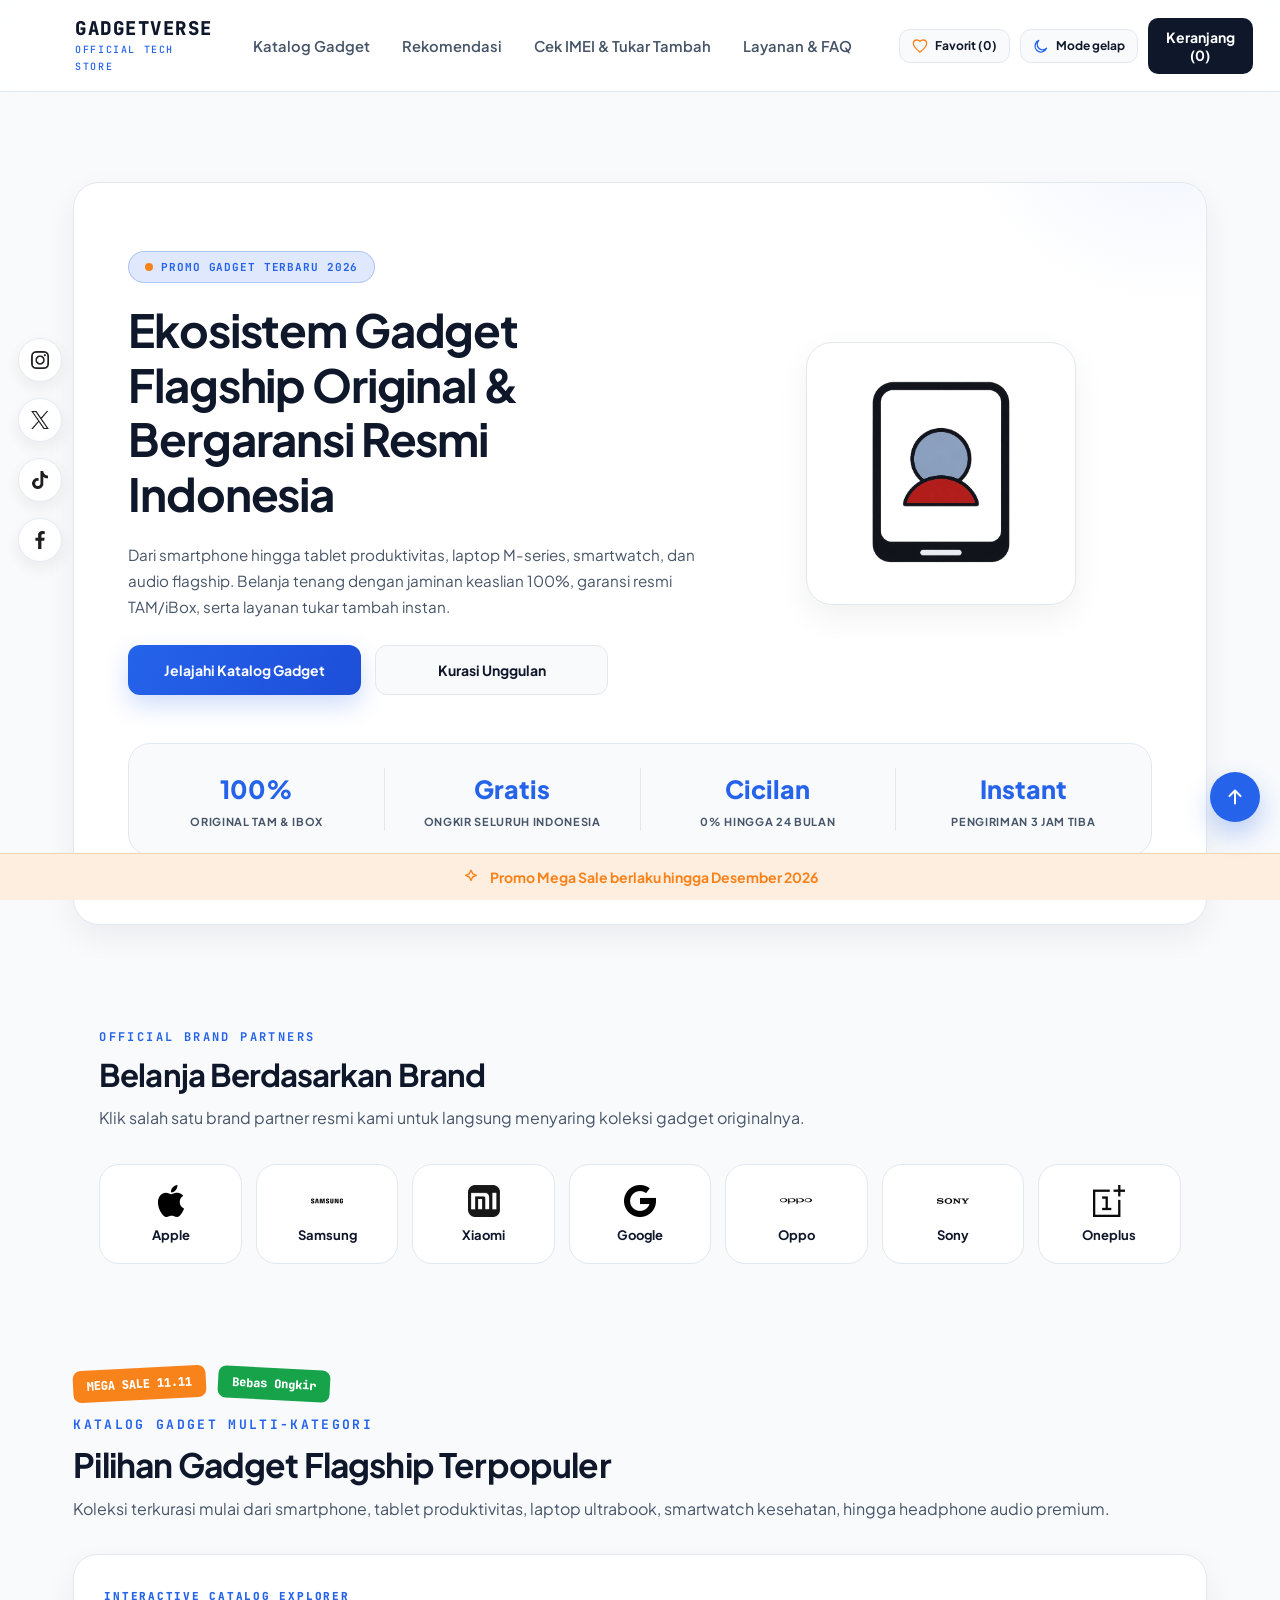
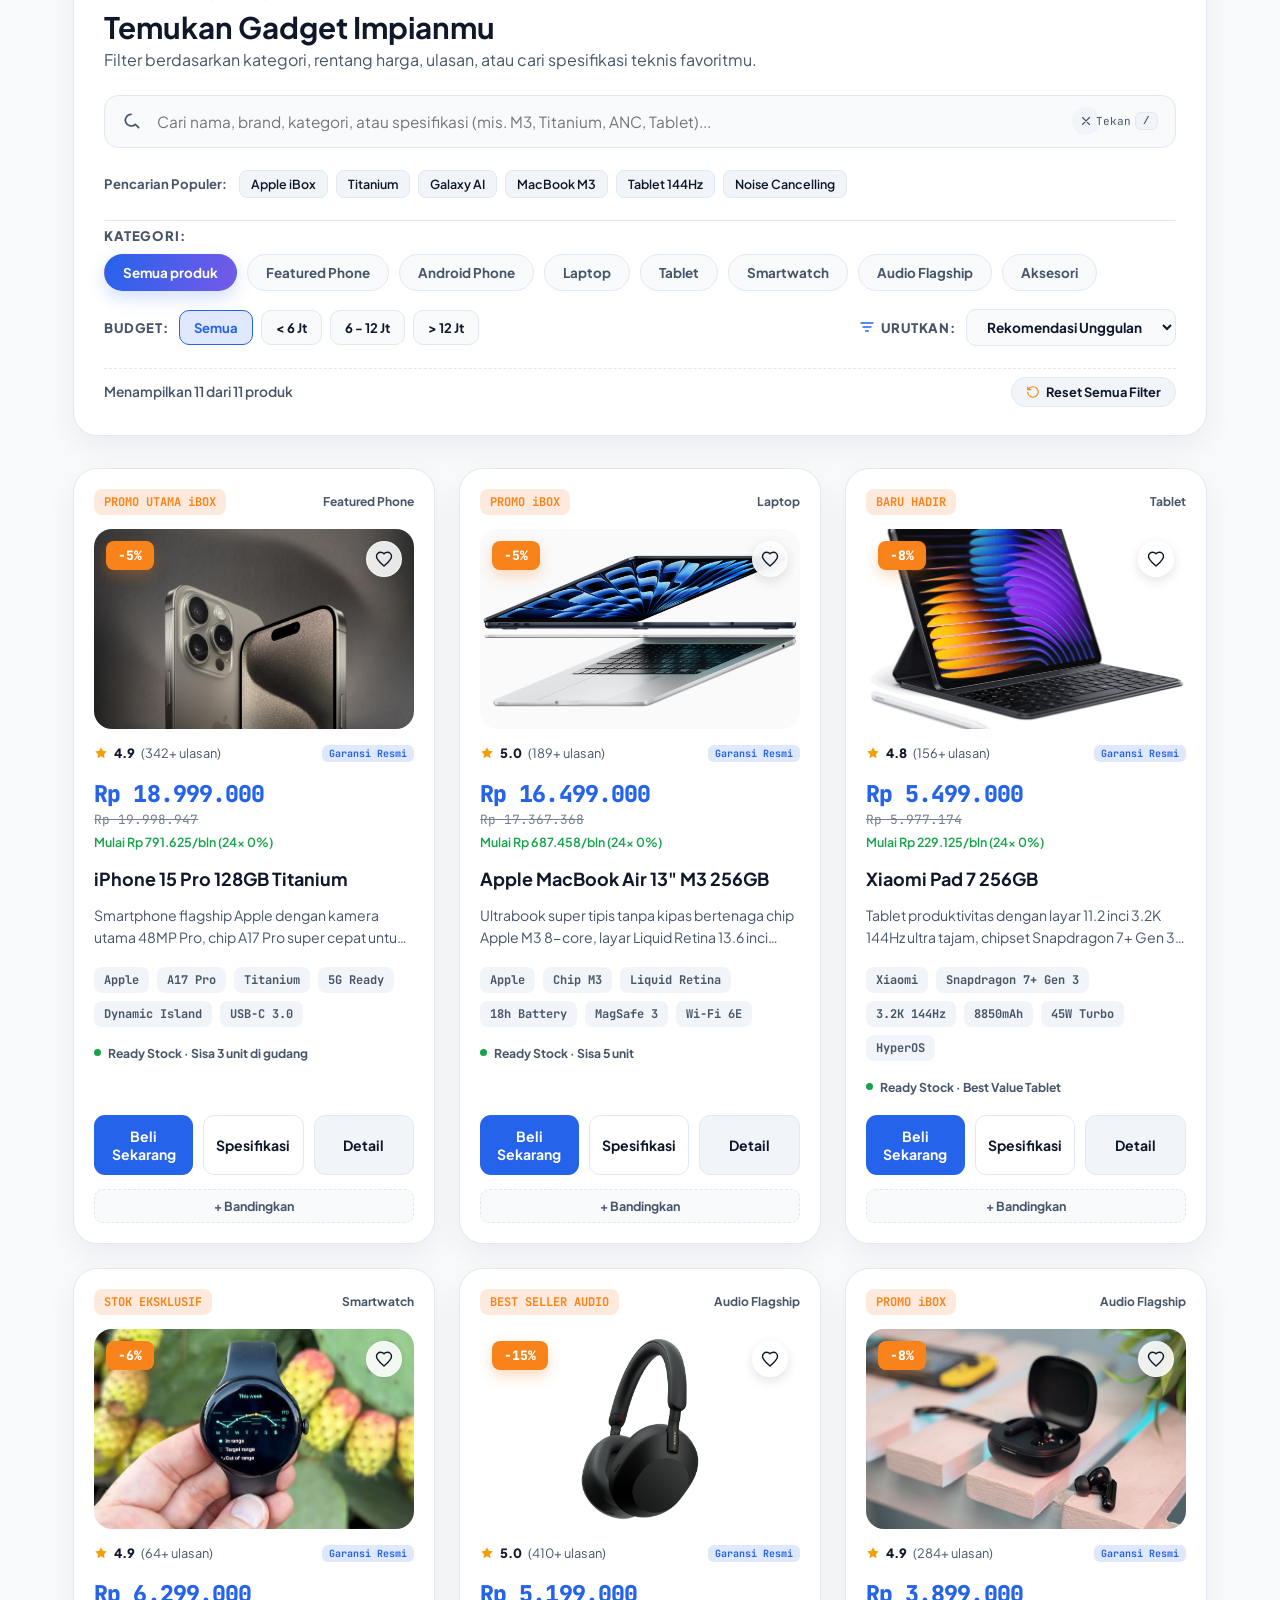
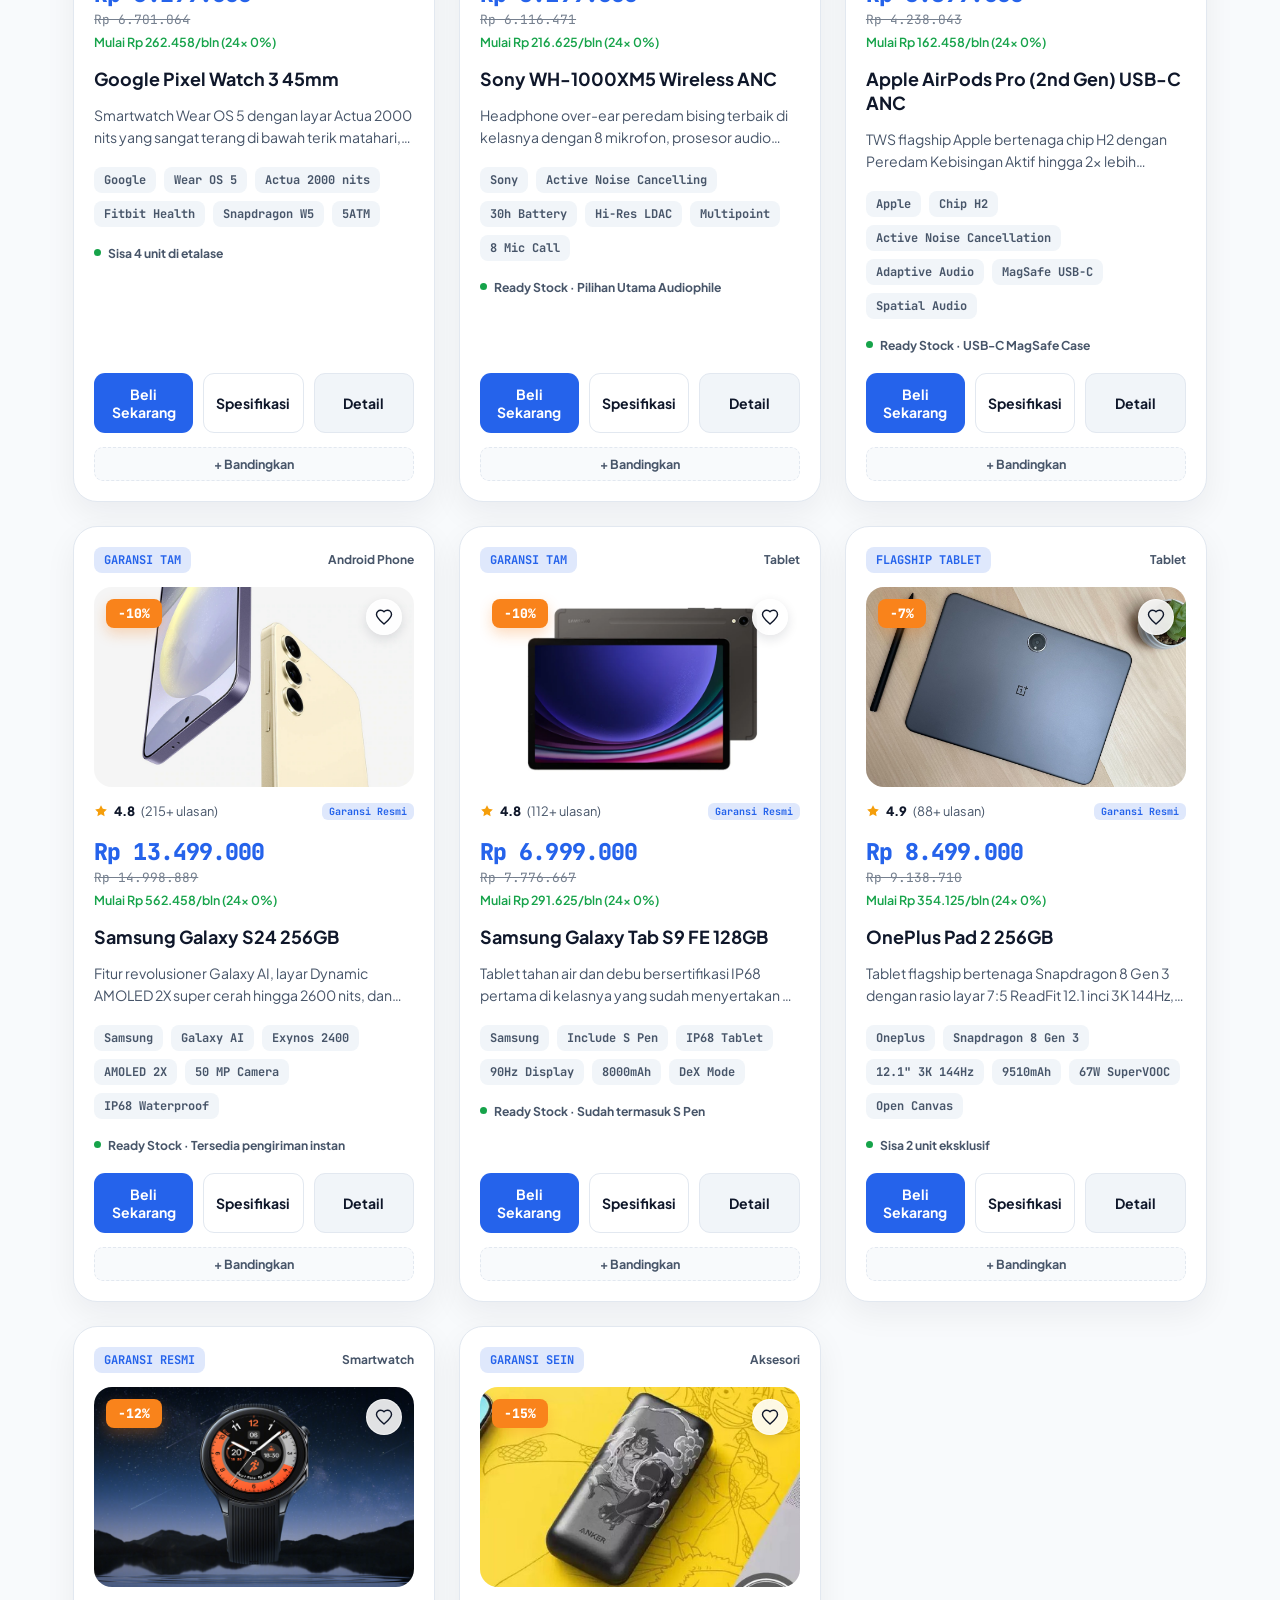
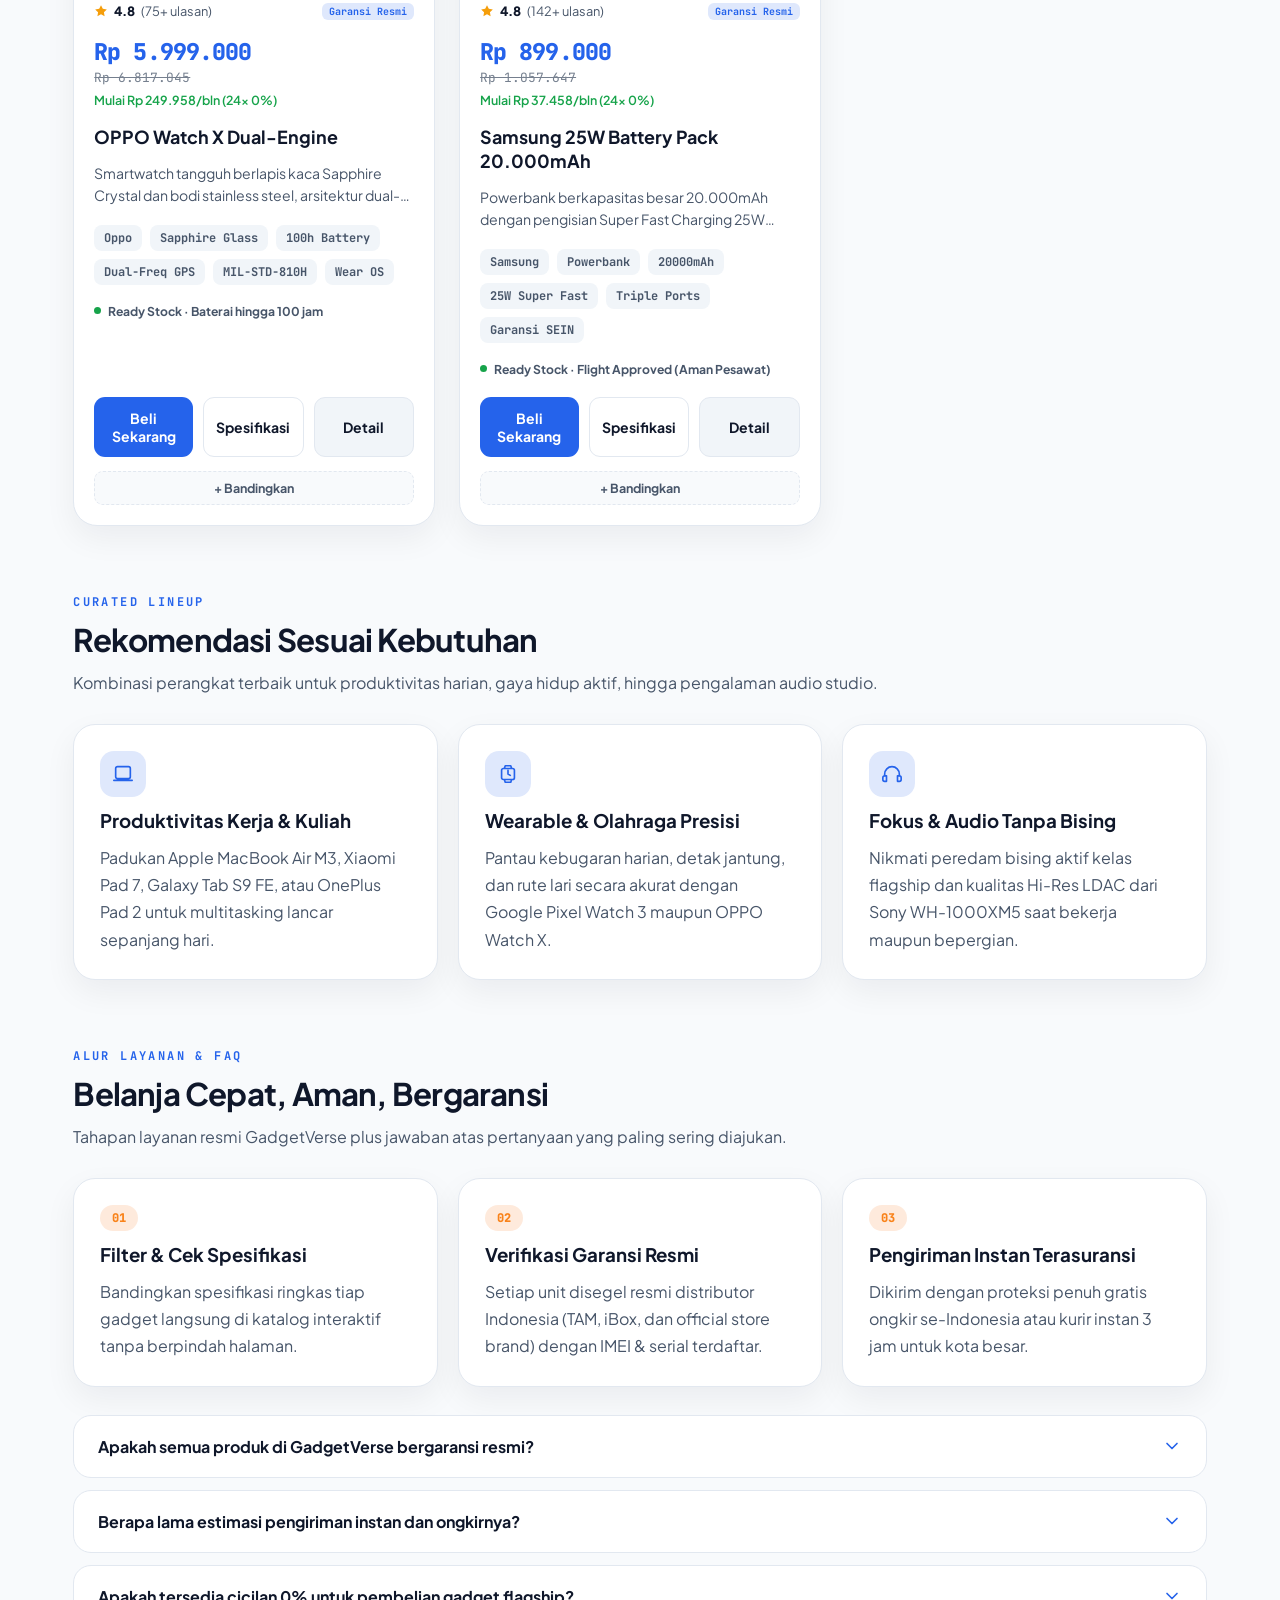
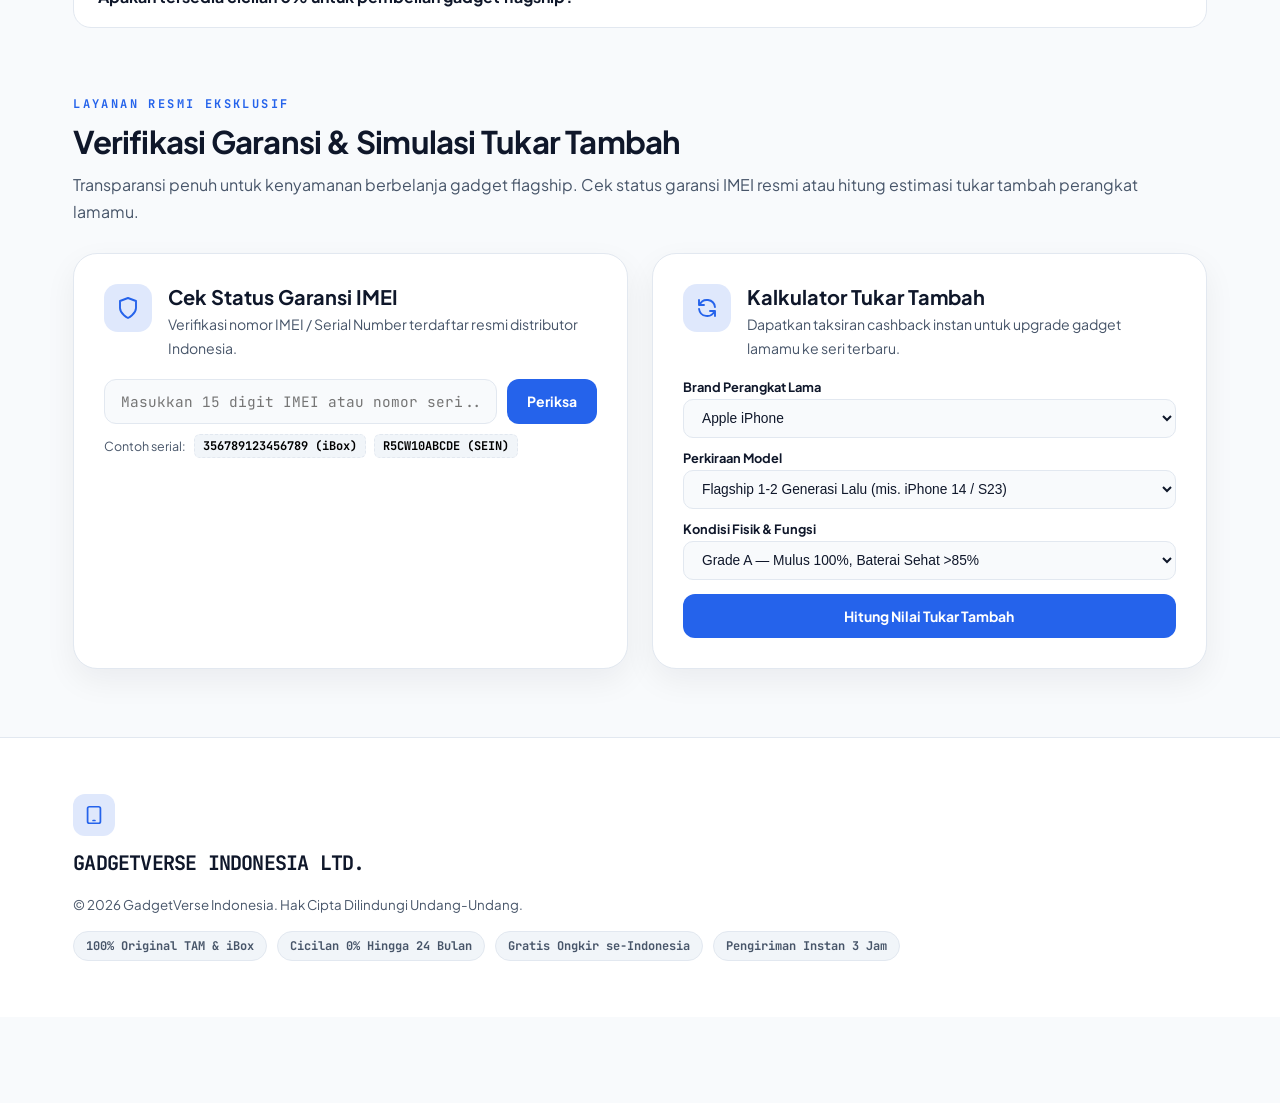
==== commit e00fd323: "feat: Enhance user experience with new features and interactive elements - Added "Cek IMEI & Tukar T" ====
--- a/index.html
+++ b/index.html
@@ -163,11 +163,31 @@
             <li><a href="#brand">Brand Pilihan</a></li>
             <li><a href="#katalog">Katalog Gadget</a></li>
             <li><a href="#recc">Rekomendasi</a></li>
+            <li><a href="#layanan-resmi">Cek IMEI &amp; Tukar Tambah</a></li>
             <li><a href="#road">Layanan &amp; FAQ</a></li>
             <li><a href="#footer">Hubungi Kami</a></li>
           </ul>
         </nav>
         <div class="header-actions">
+          <button
+            class="wishlist-toggle"
+            id="wishlist-toggle"
+            type="button"
+            aria-label="Lihat produk favorit"
+            aria-pressed="false"
+          >
+            <span class="wishlist-toggle-icon" aria-hidden="true">
+              <svg viewBox="0 0 24 24" aria-hidden="true" focusable="false">
+                <path
+                  d="M12 21.35l-1.45-1.32C5.4 15.36 2 12.28 2 8.5 2 5.42 4.42 3 7.5 3c1.74 0 3.41.81 4.5 2.09C13.09 3.81 14.76 3 16.5 3 19.58 3 22 5.42 22 8.5c0 3.78-3.4 6.86-8.55 11.54L12 21.35z"
+                  fill="none"
+                  stroke="currentColor"
+                  stroke-width="1.9"
+                />
+              </svg>
+            </span>
+            <span id="wishlist-toggle-label">Favorit (0)</span>
+          </button>
           <button
             class="theme-toggle"
             id="theme-toggle"
@@ -257,16 +277,44 @@
               />
             </svg>
           </span>
-          <span>Gratis ongkir untuk pesananmu</span>
-        </div>
-        <div class="cart-subtotal">
-          <span>Subtotal</span>
-          <strong id="cart-subtotal">Rp 0</strong>
-        </div>
-        <button class="cart-checkout" type="button" disabled>
-          Checkout segera hadir
-        </button>
-        <p class="cart-secure">Belanja aman · Produk 100% original</p>
+          <span>Gratis ongkir ke seluruh Indonesia</span>
+        </div>
+        <div class="cart-voucher">
+          <label for="cart-voucher-input" class="visually-hidden">Kode Voucher Promo</label>
+          <div class="voucher-input-row">
+            <input
+              type="text"
+              id="cart-voucher-input"
+              placeholder="Kode promo (mis. GADGETVERSE)"
+              autocomplete="off"
+            />
+            <button type="button" id="cart-voucher-apply">Terapkan</button>
+          </div>
+          <div id="cart-voucher-msg" class="voucher-msg" hidden></div>
+        </div>
+        <div class="cart-breakdown">
+          <div class="cart-subtotal">
+            <span>Subtotal Produk</span>
+            <strong id="cart-subtotal">Rp 0</strong>
+          </div>
+          <div id="cart-discount-row" class="cart-discount-row" hidden>
+            <span>Diskon Voucher</span>
+            <strong id="cart-discount-val">-Rp 0</strong>
+          </div>
+          <div class="cart-total-row">
+            <span>Total Pembayaran</span>
+            <strong id="cart-grandtotal">Rp 0</strong>
+          </div>
+        </div>
+        <div class="cart-action-buttons">
+          <button id="cart-checkout-btn" class="cart-checkout" type="button">
+            Lanjut ke Pembayaran
+          </button>
+          <button id="cart-clear-btn" class="cart-clear-btn" type="button">
+            Kosongkan Keranjang
+          </button>
+        </div>
+        <p class="cart-secure">Belanja aman &amp; resmi · Jaminan TAM &amp; iBox 100%</p>
       </div>
     </aside>
 
@@ -351,25 +399,134 @@
       </div>
 
       <div class="live" data-reveal>
-        <h2>Temukan Gadget Impianmu</h2>
+        <div class="live-header">
+          <div>
+            <span class="live-badge">INTERACTIVE CATALOG EXPLORER</span>
+            <h2>Temukan Gadget Impianmu</h2>
+            <p>Filter berdasarkan kategori, rentang harga, ulasan, atau cari spesifikasi teknis favoritmu.</p>
+          </div>
+        </div>
+
         <div class="live-input">
           <label for="product-search" class="visually-hidden">
             Cari produk berdasarkan nama, brand, kategori, atau spesifikasi
           </label>
-          <input
-            id="product-search"
-            type="text"
-            placeholder="Cari nama, brand, kategori, atau spesifikasi (mis. Tablet, Apple, ANC)..."
-            aria-describedby="search-results"
-          />
-        </div>
-        <div
-          class="category-filters"
-          id="category-filters"
-          role="group"
-          aria-label="Filter kategori produk"
-        ></div>
-        <p class="search-results" id="search-results" aria-live="polite"></p>
+          <div class="search-input-wrapper">
+            <span class="search-icon" aria-hidden="true">
+              <svg viewBox="0 0 24 24" focusable="false">
+                <path
+                  d="M11 4a7 7 0 1 0 4.95 11.95L20 20"
+                  fill="none"
+                  stroke="currentColor"
+                  stroke-width="2"
+                  stroke-linecap="round"
+                  stroke-linejoin="round"
+                />
+              </svg>
+            </span>
+            <input
+              id="product-search"
+              type="text"
+              placeholder="Cari nama, brand, kategori, atau spesifikasi (mis. M3, Titanium, ANC, Tablet)..."
+              aria-describedby="search-results"
+              autocomplete="off"
+            />
+            <button
+              id="search-clear-btn"
+              type="button"
+              class="search-clear-btn"
+              aria-label="Hapus kata kunci pencarian"
+              hidden
+            >
+              <svg viewBox="0 0 24 24" focusable="false">
+                <path
+                  d="M6 6l12 12M18 6 6 18"
+                  fill="none"
+                  stroke="currentColor"
+                  stroke-width="2"
+                  stroke-linecap="round"
+                />
+              </svg>
+            </button>
+            <span class="search-kbd-hint" aria-hidden="true">Tekan <kbd>/</kbd></span>
+          </div>
+        </div>
+
+        <div class="trending-searches" aria-label="Saran pencarian cepat">
+          <span class="trending-title">Pencarian Populer:</span>
+          <div class="trending-chips" id="trending-chips">
+            <button type="button" class="trend-chip" data-search-term="Apple">Apple iBox</button>
+            <button type="button" class="trend-chip" data-search-term="Titanium">Titanium</button>
+            <button type="button" class="trend-chip" data-search-term="Galaxy AI">Galaxy AI</button>
+            <button type="button" class="trend-chip" data-search-term="Chip M3">MacBook M3</button>
+            <button type="button" class="trend-chip" data-search-term="144Hz">Tablet 144Hz</button>
+            <button type="button" class="trend-chip" data-search-term="ANC">Noise Cancelling</button>
+          </div>
+        </div>
+
+        <div class="catalog-toolbar">
+          <div class="toolbar-block">
+            <span class="toolbar-label">Kategori:</span>
+            <div
+              class="category-filters"
+              id="category-filters"
+              role="group"
+              aria-label="Filter kategori produk"
+            ></div>
+          </div>
+
+          <div class="toolbar-block-secondary">
+            <div class="price-filter-group" id="price-filters" role="group" aria-label="Filter rentang budget">
+              <span class="toolbar-label">Budget:</span>
+              <div class="price-chips">
+                <button type="button" class="price-chip is-active" data-price="all" aria-pressed="true">Semua</button>
+                <button type="button" class="price-chip" data-price="under-6m" aria-pressed="false">&lt; 6 Jt</button>
+                <button type="button" class="price-chip" data-price="6m-12m" aria-pressed="false">6 - 12 Jt</button>
+                <button type="button" class="price-chip" data-price="above-12m" aria-pressed="false">&gt; 12 Jt</button>
+              </div>
+            </div>
+
+            <div class="sort-filter-group">
+              <label for="product-sort" class="toolbar-label">
+                <svg viewBox="0 0 24 24" aria-hidden="true" focusable="false">
+                  <path
+                    d="M3 6h18M6 12h12M10 18h4"
+                    fill="none"
+                    stroke="currentColor"
+                    stroke-width="2"
+                    stroke-linecap="round"
+                  />
+                </svg>
+                <span>Urutkan:</span>
+              </label>
+              <select id="product-sort" aria-label="Urutkan produk katalog">
+                <option value="featured">Rekomendasi Unggulan</option>
+                <option value="price-asc">Harga: Rendah ke Tinggi</option>
+                <option value="price-desc">Harga: Tinggi ke Rendah</option>
+                <option value="discount-desc">Diskon Terbesar</option>
+                <option value="rating-desc">Rating Tertinggi</option>
+                <option value="name-asc">Nama Produk (A - Z)</option>
+              </select>
+            </div>
+          </div>
+        </div>
+
+        <div class="search-feedback-bar">
+          <p class="search-results" id="search-results" aria-live="polite"></p>
+          <button id="reset-filters-btn" type="button" class="reset-filters-btn" hidden>
+            <svg viewBox="0 0 24 24" aria-hidden="true" focusable="false">
+              <path
+                d="M3 12a9 9 0 1 0 9-9 9.75 9.75 0 0 0-6.74 2.74L3 8m0 0V3m0 5h5"
+                fill="none"
+                stroke="currentColor"
+                stroke-width="2"
+                stroke-linecap="round"
+                stroke-linejoin="round"
+              />
+            </svg>
+            <span>Reset Semua Filter</span>
+          </button>
+        </div>
       </div>
 
       <div class="content" id="main"></div>
@@ -568,6 +725,206 @@
       </div>
     </section>
 
+    <section class="layanan-resmi" id="layanan-resmi" data-reveal>
+      <div class="section-heading">
+        <span class="section-eyebrow">LAYANAN RESMI EKSKLUSIF</span>
+        <h2>Verifikasi Garansi &amp; Simulasi Tukar Tambah</h2>
+        <p>
+          Transparansi penuh untuk kenyamanan berbelanja gadget flagship. Cek status garansi IMEI resmi atau hitung estimasi tukar tambah perangkat lamamu.
+        </p>
+      </div>
+
+      <div class="layanan-grid">
+        <!-- Interactive IMEI Checker Card -->
+        <article class="service-card imei-card">
+          <div class="service-card-header">
+            <span class="service-icon" aria-hidden="true">
+              <svg viewBox="0 0 24 24" focusable="false">
+                <path
+                  d="M12 22s8-4 8-10V5l-8-3-8 3v7c0 6 8 10 8 10z"
+                  fill="none"
+                  stroke="currentColor"
+                  stroke-width="1.9"
+                  stroke-linecap="round"
+                  stroke-linejoin="round"
+                />
+              </svg>
+            </span>
+            <div>
+              <h3>Cek Status Garansi IMEI</h3>
+              <p>Verifikasi nomor IMEI / Serial Number terdaftar resmi distributor Indonesia.</p>
+            </div>
+          </div>
+
+          <div class="service-form">
+            <label for="imei-input" class="visually-hidden">Nomor IMEI atau Serial Number</label>
+            <div class="service-input-row">
+              <input
+                type="text"
+                id="imei-input"
+                placeholder="Masukkan 15 digit IMEI atau nomor seri..."
+                maxlength="18"
+                autocomplete="off"
+              />
+              <button type="button" id="imei-check-btn">Periksa</button>
+            </div>
+            <div class="imei-samples">
+              <span>Contoh serial:</span>
+              <button type="button" class="imei-sample-btn" data-sample="356789123456789">356789123456789 (iBox)</button>
+              <button type="button" class="imei-sample-btn" data-sample="R5CW10ABCDE">R5CW10ABCDE (SEIN)</button>
+            </div>
+          </div>
+
+          <div id="imei-result" class="service-result" hidden aria-live="polite"></div>
+        </article>
+
+        <!-- Interactive Trade-In Calculator Card -->
+        <article class="service-card tradein-card">
+          <div class="service-card-header">
+            <span class="service-icon" aria-hidden="true">
+              <svg viewBox="0 0 24 24" focusable="false">
+                <path
+                  d="M4 4v5h.582m15.356 2A8.001 8.001 0 004.582 9m0 0H9m11 11v-5h-.581m0 0a8.003 8.003 0 01-15.357-2m15.357 2H15"
+                  fill="none"
+                  stroke="currentColor"
+                  stroke-width="1.9"
+                  stroke-linecap="round"
+                  stroke-linejoin="round"
+                />
+              </svg>
+            </span>
+            <div>
+              <h3>Kalkulator Tukar Tambah</h3>
+              <p>Dapatkan taksiran cashback instan untuk upgrade gadget lamamu ke seri terbaru.</p>
+            </div>
+          </div>
+
+          <div class="tradein-form">
+            <div class="tradein-fields">
+              <div class="field-item">
+                <label for="tradein-brand">Brand Perangkat Lama</label>
+                <select id="tradein-brand">
+                  <option value="apple">Apple iPhone</option>
+                  <option value="samsung">Samsung Galaxy</option>
+                  <option value="xiaomi">Xiaomi / Poco</option>
+                  <option value="oppo">OPPO</option>
+                </select>
+              </div>
+
+              <div class="field-item">
+                <label for="tradein-model">Perkiraan Model</label>
+                <select id="tradein-model">
+                  <option value="high">Flagship 1-2 Generasi Lalu (mis. iPhone 14 / S23)</option>
+                  <option value="mid">Mid-Range / Seri Populer (mis. iPhone 12 / A54)</option>
+                  <option value="entry">Seri Standar / Entry Flagship</option>
+                </select>
+              </div>
+
+              <div class="field-item">
+                <label for="tradein-condition">Kondisi Fisik &amp; Fungsi</label>
+                <select id="tradein-condition">
+                  <option value="grade-a">Grade A — Mulus 100%, Baterai Sehat &gt;85%</option>
+                  <option value="grade-b">Grade B — Lecet Pemakaian Halus, Semua Fitur Normal</option>
+                  <option value="grade-c">Grade C — Ada Baret / Jamur Tipis, Fungsi Normal</option>
+                </select>
+              </div>
+            </div>
+
+            <button type="button" id="tradein-calc-btn" class="tradein-calc-btn">
+              Hitung Nilai Tukar Tambah
+            </button>
+          </div>
+
+          <div id="tradein-result" class="service-result" hidden aria-live="polite"></div>
+        </article>
+      </div>
+    </section>
+
+    <!-- Floating Bottom Compare Dock -->
+    <aside id="compare-dock" class="compare-dock" aria-label="Bilah perbandingan produk" hidden>
+      <div class="compare-dock-inner">
+        <div class="compare-dock-header">
+          <span class="compare-dock-title">Bandingkan Produk</span>
+          <span id="compare-count-badge" class="compare-count-badge">0 / 3 dipilih</span>
+        </div>
+        <div id="compare-dock-items" class="compare-dock-items" aria-live="polite"></div>
+        <div class="compare-dock-btns">
+          <button id="compare-open-btn" class="compare-action-btn primary" type="button" disabled>
+            Bandingkan Sekarang
+          </button>
+          <button id="compare-clear-btn" class="compare-action-btn secondary" type="button">
+            Hapus Semua
+          </button>
+        </div>
+      </div>
+    </aside>
+
+    <!-- Product Comparison Modal -->
+    <button id="compare-modal-backdrop" class="modal-backdrop" type="button" aria-label="Tutup modal perbandingan" hidden></button>
+    <dialog
+      id="compare-modal"
+      class="app-modal compare-modal"
+      aria-labelledby="compare-modal-heading"
+      hidden
+    >
+      <div class="modal-header">
+        <div>
+          <span class="modal-eyebrow">HEAD-TO-HEAD SPECIFICATIONS</span>
+          <h2 id="compare-modal-heading">Perbandingan Spesifikasi Gadget</h2>
+        </div>
+        <button id="compare-modal-close" class="modal-close-btn" type="button" aria-label="Tutup perbandingan">
+          <svg viewBox="0 0 24 24" aria-hidden="true" focusable="false">
+            <path d="M6 6l12 12M18 6 6 18" fill="none" stroke="currentColor" stroke-width="2" stroke-linecap="round"/>
+          </svg>
+        </button>
+      </div>
+      <div id="compare-modal-body" class="modal-body compare-table-wrap" tabindex="0"></div>
+    </dialog>
+
+    <!-- Product Quick View / Detail Modal -->
+    <button id="detail-modal-backdrop" class="modal-backdrop" type="button" aria-label="Tutup detail produk" hidden></button>
+    <dialog
+      id="detail-modal"
+      class="app-modal detail-modal"
+      aria-labelledby="detail-modal-title"
+      hidden
+    >
+      <div class="modal-header">
+        <div>
+          <span id="detail-modal-badge" class="modal-eyebrow">PRODUK FLAGSHIP RESMI</span>
+          <h2 id="detail-modal-title">Detail Spesifikasi Produk</h2>
+        </div>
+        <button id="detail-modal-close" class="modal-close-btn" type="button" aria-label="Tutup detail produk">
+          <svg viewBox="0 0 24 24" aria-hidden="true" focusable="false">
+            <path d="M6 6l12 12M18 6 6 18" fill="none" stroke="currentColor" stroke-width="2" stroke-linecap="round"/>
+          </svg>
+        </button>
+      </div>
+      <div id="detail-modal-body" class="modal-body detail-modal-body" tabindex="0"></div>
+    </dialog>
+
+    <!-- Checkout Modal -->
+    <button id="checkout-modal-backdrop" class="modal-backdrop" type="button" aria-label="Tutup formulir checkout" hidden></button>
+    <dialog
+      id="checkout-modal"
+      class="app-modal checkout-modal"
+      aria-labelledby="checkout-modal-title"
+      hidden
+    >
+      <div class="modal-header">
+        <div>
+          <span class="modal-eyebrow">PEMESANAN RESMI</span>
+          <h2 id="checkout-modal-title">Penyelesaian Pesanan</h2>
+        </div>
+        <button id="checkout-modal-close" class="modal-close-btn" type="button" aria-label="Tutup formulir checkout">
+          <svg viewBox="0 0 24 24" aria-hidden="true" focusable="false">
+            <path d="M6 6l12 12M18 6 6 18" fill="none" stroke="currentColor" stroke-width="2" stroke-linecap="round"/>
+          </svg>
+        </button>
+      </div>
+      <div id="checkout-modal-body" class="modal-body checkout-modal-body" tabindex="0"></div>
+    </dialog>
+
     <div
       id="toast-region"
       class="toast-region"
--- a/assets/style.css
+++ b/assets/style.css
@@ -433,6 +433,38 @@
   height: 16px;
 }
 
+.upper .wishlist-toggle {
+  display: inline-flex;
+  align-items: center;
+  justify-content: center;
+  gap: 7px;
+  border: 1px solid var(--border-color);
+  border-radius: 11px;
+  padding: 8px 12px;
+  background: var(--bg-main);
+  color: var(--text-dark);
+  font-size: 12px;
+  white-space: nowrap;
+}
+
+.upper .wishlist-toggle.is-active {
+  border-color: var(--orange);
+  background: var(--orange-light);
+  color: var(--orange);
+}
+
+.wishlist-toggle-icon {
+  display: inline-flex;
+  align-items: center;
+  justify-content: center;
+  color: var(--orange);
+}
+
+.wishlist-toggle-icon svg {
+  width: 16px;
+  height: 16px;
+}
+
 .nav-head {
   order: 3;
   width: 100%;
@@ -825,31 +857,186 @@
   border-radius: 24px;
   display: flex;
   flex-direction: column;
-  padding: 26px 28px;
-  gap: 20px;
-}
-
-.live-input input {
+  padding: 28px 30px;
+  gap: 22px;
+}
+
+.live-header {
+  display: flex;
+  align-items: flex-start;
+  justify-content: space-between;
+  gap: 16px;
+}
+
+.live-badge {
+  font-family: "JetBrains Mono", sans-serif;
+  color: var(--blue);
+  font-weight: 800;
+  font-size: 11px;
+  letter-spacing: 0.16em;
+  text-transform: uppercase;
+}
+
+.live-header h2 {
+  font-size: clamp(1.35rem, 2.5vw, 1.85rem);
+  margin-top: 4px;
+}
+
+.search-input-wrapper {
+  position: relative;
+  display: flex;
+  align-items: center;
   width: 100%;
-  padding: 15px 18px;
-  border-radius: 12px;
+}
+
+.search-icon {
+  position: absolute;
+  left: 18px;
+  display: grid;
+  place-items: center;
+  color: var(--text-muted);
+  pointer-events: none;
+}
+
+.search-icon svg {
+  width: 20px;
+  height: 20px;
+}
+
+.search-input-wrapper input {
+  width: 100%;
+  padding: 16px 120px 16px 52px;
+  border-radius: 14px;
   border: 1px solid var(--border-color);
   background: var(--bg-main);
   color: var(--text-dark);
   font-family: inherit;
-  font-size: 0.95rem;
+  font-size: 0.96rem;
   transition:
     border-color 0.2s ease,
     box-shadow 0.2s ease,
     background-color 0.2s ease;
 }
 
-.live-input input:focus {
+.search-input-wrapper.is-focused input,
+.search-input-wrapper input:focus {
   border-color: var(--blue);
   box-shadow: 0 0 0 4px rgba(37, 99, 235, 0.14);
   outline: none;
 }
 
+.search-clear-btn {
+  position: absolute;
+  right: 76px;
+  display: grid;
+  place-items: center;
+  width: 28px;
+  height: 28px;
+  border-radius: 50%;
+  border: 0;
+  background: var(--surface-subtle);
+  color: var(--text-muted);
+  cursor: pointer;
+}
+
+.search-clear-btn svg {
+  width: 14px;
+  height: 14px;
+}
+
+.search-kbd-hint {
+  position: absolute;
+  right: 18px;
+  display: inline-flex;
+  align-items: center;
+  gap: 4px;
+  font-size: 11px;
+  font-family: "JetBrains Mono", sans-serif;
+  color: var(--text-muted);
+  pointer-events: none;
+}
+
+.search-kbd-hint kbd {
+  background: var(--surface-subtle);
+  border: 1px solid var(--border-color);
+  padding: 2px 7px;
+  border-radius: 6px;
+  font-weight: 700;
+}
+
+/* Trending chips */
+.trending-searches {
+  display: flex;
+  align-items: center;
+  flex-wrap: wrap;
+  gap: 8px 12px;
+  font-size: 0.84rem;
+}
+
+.trending-title {
+  color: var(--text-muted);
+  font-weight: 700;
+  font-size: 0.82rem;
+}
+
+.trending-chips {
+  display: flex;
+  flex-wrap: wrap;
+  gap: 8px;
+}
+
+.trend-chip {
+  border: 1px solid var(--border-color);
+  border-radius: 8px;
+  padding: 5px 11px;
+  background: var(--surface-subtle);
+  color: var(--text-dark);
+  font-size: 0.78rem;
+  font-weight: 600;
+  cursor: pointer;
+  transition:
+    background-color 0.18s ease,
+    border-color 0.18s ease;
+}
+
+.trend-chip:hover {
+  border-color: var(--blue);
+  background: var(--blue-light);
+  color: var(--blue);
+}
+
+/* Catalog Toolbar */
+.catalog-toolbar {
+  display: flex;
+  flex-direction: column;
+  gap: 18px;
+  padding-top: 6px;
+  border-top: 1px solid var(--border-color);
+}
+
+.toolbar-block {
+  display: flex;
+  flex-direction: column;
+  gap: 10px;
+}
+
+.toolbar-label {
+  display: inline-flex;
+  align-items: center;
+  gap: 6px;
+  font-size: 0.82rem;
+  font-weight: 800;
+  text-transform: uppercase;
+  letter-spacing: 0.06em;
+  color: var(--text-muted);
+}
+
+.toolbar-label svg {
+  width: 16px;
+  height: 16px;
+  color: var(--blue);
+}
+
 .category-filters {
   display: flex;
   flex-wrap: wrap;
@@ -859,11 +1046,11 @@
 .category-filter {
   border: 1px solid var(--border-color);
   border-radius: 999px;
-  padding: 9px 16px;
+  padding: 9px 18px;
   background: var(--bg-main);
   color: var(--text-muted);
   cursor: pointer;
-  font-size: 0.82rem;
+  font-size: 0.84rem;
   font-weight: 700;
 }
 
@@ -874,20 +1061,141 @@
   color: #ffffff;
 }
 
+.toolbar-block-secondary {
+  display: flex;
+  flex-wrap: wrap;
+  align-items: center;
+  justify-content: space-between;
+  gap: 18px;
+}
+
+.price-filter-group {
+  display: flex;
+  flex-wrap: wrap;
+  align-items: center;
+  gap: 10px;
+}
+
+.price-chips {
+  display: flex;
+  flex-wrap: wrap;
+  gap: 8px;
+}
+
+.price-chip {
+  border: 1px solid var(--border-color);
+  border-radius: 10px;
+  padding: 8px 14px;
+  background: var(--bg-main);
+  color: var(--text-dark);
+  font-size: 0.82rem;
+  font-weight: 700;
+  cursor: pointer;
+}
+
+.price-chip.is-active,
+.price-chip[aria-pressed="true"] {
+  border-color: var(--blue);
+  background: var(--blue-light);
+  color: var(--blue);
+}
+
+.sort-filter-group {
+  display: flex;
+  align-items: center;
+  gap: 10px;
+}
+
+.sort-filter-group select {
+  padding: 8px 16px;
+  border-radius: 10px;
+  border: 1px solid var(--border-color);
+  background: var(--bg-main);
+  color: var(--text-dark);
+  font-family: inherit;
+  font-size: 0.85rem;
+  font-weight: 700;
+  cursor: pointer;
+  outline: none;
+}
+
+.sort-filter-group select:focus {
+  border-color: var(--blue);
+  box-shadow: 0 0 0 3px rgba(37, 99, 235, 0.14);
+}
+
+.search-feedback-bar {
+  display: flex;
+  flex-wrap: wrap;
+  align-items: center;
+  justify-content: space-between;
+  gap: 12px;
+  padding-top: 8px;
+  border-top: 1px dashed var(--border-color);
+}
+
 .search-results {
-  margin-top: -6px;
   color: var(--text-muted);
-  font-size: 0.84rem;
+  font-size: 0.86rem;
   font-weight: 600;
+}
+
+.reset-filters-btn {
+  display: inline-flex;
+  align-items: center;
+  gap: 6px;
+  border: 1px solid var(--border-color);
+  border-radius: 999px;
+  padding: 6px 14px;
+  background: var(--surface-subtle);
+  color: var(--text-dark);
+  font-size: 0.8rem;
+  font-weight: 700;
+  cursor: pointer;
+}
+
+.reset-filters-btn svg {
+  width: 14px;
+  height: 14px;
+  color: var(--orange);
 }
 
 .search-empty {
   grid-column: 1 / -1;
   border: 1px dashed var(--border-color);
-  border-radius: 18px;
-  padding: 32px;
+  border-radius: 20px;
+  padding: 42px 24px;
   text-align: center;
   background: var(--white);
+  display: flex;
+  flex-direction: column;
+  align-items: center;
+  gap: 12px;
+}
+
+.search-empty-icon {
+  display: grid;
+  place-items: center;
+  width: 58px;
+  height: 58px;
+  border-radius: 18px;
+  background: var(--surface-subtle);
+  color: var(--text-muted);
+}
+
+.search-empty-icon svg {
+  width: 28px;
+  height: 28px;
+}
+
+.empty-reset-btn {
+  margin-top: 6px;
+  border: 0;
+  border-radius: 10px;
+  padding: 10px 18px;
+  background: var(--blue);
+  color: #ffffff;
+  cursor: pointer;
 }
 
 /* Responsive Product Grid (auto-flowing for any item count) */
@@ -1010,18 +1318,192 @@
   box-shadow: 0 6px 14px rgba(249, 131, 27, 0.28);
 }
 
+.card-wishlist-btn {
+  position: absolute;
+  top: 12px;
+  right: 12px;
+  z-index: 2;
+  display: grid;
+  place-items: center;
+  width: 36px;
+  height: 36px;
+  border-radius: 50%;
+  border: 1px solid rgba(255, 255, 255, 0.6);
+  background: rgba(255, 255, 255, 0.88);
+  backdrop-filter: blur(8px);
+  color: var(--text-dark);
+  cursor: pointer;
+  box-shadow: 0 4px 12px rgba(15, 23, 42, 0.12);
+  transition:
+    transform 0.2s cubic-bezier(0.2, 0.75, 0.25, 1),
+    color 0.2s ease,
+    background-color 0.2s ease;
+}
+
+.card-wishlist-btn svg {
+  width: 18px;
+  height: 18px;
+  transition: transform 0.2s ease;
+}
+
+.card-wishlist-btn[aria-pressed="true"] {
+  color: #e11d48;
+  background: #ffffff;
+}
+
+.card-wishlist-btn:hover {
+  transform: scale(1.12);
+}
+
+.card-rating-row {
+  display: flex;
+  align-items: center;
+  flex-wrap: wrap;
+  gap: 6px;
+  font-size: 0.8rem;
+  margin-top: 2px;
+}
+
+.star-icon {
+  width: 14px;
+  height: 14px;
+  color: #f59e0b;
+}
+
+.rating-score {
+  font-weight: 800;
+  color: var(--text-dark);
+}
+
+.rating-reviews {
+  color: var(--text-muted);
+}
+
+.card-warranty-pill {
+  margin-left: auto;
+  font-size: 10px;
+  font-family: "JetBrains Mono", sans-serif;
+  font-weight: 700;
+  color: var(--blue);
+  background: var(--blue-light);
+  padding: 2px 7px;
+  border-radius: 6px;
+}
+
+.card-price-box {
+  display: flex;
+  flex-direction: column;
+  gap: 2px;
+  margin-top: 2px;
+}
+
 .card span[value="rp"] {
   font-family: "JetBrains Mono", sans-serif;
   color: var(--blue);
   font-weight: 800;
   font-size: 1.45rem;
   letter-spacing: -0.04em;
-  margin-top: 4px;
-}
-
-.card h2 {
-  font-size: 1.15rem;
+}
+
+.card-price-original {
+  font-family: "JetBrains Mono", sans-serif;
+  font-size: 0.8rem;
+  color: var(--text-muted);
+  text-decoration: line-through;
+  opacity: 0.75;
+}
+
+.installment-hint {
+  font-size: 0.78rem;
+  font-weight: 600;
+  color: var(--green);
+  margin-top: 2px;
+}
+
+.card h2.card-title {
+  font-size: 1.12rem;
   line-height: 1.35;
+  cursor: pointer;
+  transition: color 0.18s ease;
+}
+
+.card h2.card-title:hover {
+  color: var(--blue);
+}
+
+.card-desc {
+  font-size: 0.88rem;
+  line-height: 1.55;
+  color: var(--text-muted);
+  display: -webkit-box;
+  -webkit-line-clamp: 2;
+  -webkit-box-orient: vertical;
+  overflow: hidden;
+}
+
+.card-stock-note {
+  display: flex;
+  align-items: center;
+  gap: 7px;
+  font-size: 0.76rem;
+  font-weight: 700;
+  color: var(--text-muted);
+}
+
+.stock-dot {
+  width: 7px;
+  height: 7px;
+  border-radius: 50%;
+  background: var(--green);
+}
+
+.spec-quick-grid {
+  display: flex;
+  flex-direction: column;
+  gap: 6px;
+  font-size: 0.82rem;
+}
+
+.spec-quick-row {
+  display: flex;
+  justify-content: space-between;
+  gap: 10px;
+  border-bottom: 1px dashed var(--border-color);
+  padding-bottom: 4px;
+}
+
+.spec-quick-row:last-child {
+  border-bottom: none;
+  padding-bottom: 0;
+}
+
+.btn-quick-detail {
+  background: var(--surface-subtle) !important;
+  border: 1px solid var(--border-color) !important;
+  color: var(--text-dark) !important;
+}
+
+.btn-card-compare {
+  width: 100%;
+  padding: 8px 12px;
+  border-radius: 9px;
+  border: 1px dashed var(--border-color);
+  background: var(--bg-main);
+  color: var(--text-muted);
+  font-size: 0.78rem;
+  font-weight: 700;
+  cursor: pointer;
+  transition:
+    background-color 0.18s ease,
+    border-color 0.18s ease,
+    color 0.18s ease;
+}
+
+.btn-card-compare[aria-pressed="true"] {
+  border-style: solid;
+  border-color: var(--blue);
+  background: var(--blue-light);
+  color: var(--blue);
 }
 
 .tag-item {
@@ -1654,6 +2136,9 @@
   padding: 18px 24px 24px;
   border-top: 1px solid var(--border-color);
   background: var(--white);
+  display: flex;
+  flex-direction: column;
+  gap: 12px;
 }
 
 .cart-shipping {
@@ -1661,7 +2146,7 @@
   align-items: center;
   gap: 9px;
   border-radius: 10px;
-  padding: 11px 12px;
+  padding: 10px 12px;
   background: #f0fdf4;
   color: #15803d;
   font-size: 0.8rem;
@@ -1682,34 +2167,135 @@
   height: 12px;
 }
 
-.cart-subtotal {
+/* Cart Voucher Input */
+.cart-voucher {
+  display: flex;
+  flex-direction: column;
+  gap: 6px;
+}
+
+.voucher-input-row {
+  display: flex;
+  gap: 8px;
+}
+
+.voucher-input-row input {
+  flex: 1;
+  padding: 10px 12px;
+  border-radius: 10px;
+  border: 1px solid var(--border-color);
+  background: var(--bg-main);
+  color: var(--text-dark);
+  font-family: "JetBrains Mono", sans-serif;
+  font-size: 0.8rem;
+  text-transform: uppercase;
+}
+
+.voucher-input-row input:focus {
+  border-color: var(--blue);
+  outline: none;
+}
+
+.voucher-input-row button {
+  padding: 10px 14px;
+  border-radius: 10px;
+  border: 1px solid var(--border-color);
+  background: var(--surface-subtle);
+  color: var(--text-dark);
+  font-size: 0.8rem;
+  font-weight: 700;
+  cursor: pointer;
+}
+
+.voucher-msg {
+  font-size: 0.78rem;
+  font-weight: 600;
+}
+
+.voucher-msg.is-success {
+  color: #16a34a;
+}
+
+.voucher-msg.is-error {
+  color: #dc2626;
+}
+
+.cart-breakdown {
+  display: flex;
+  flex-direction: column;
+  gap: 6px;
+  padding: 10px 0;
+  border-top: 1px dashed var(--border-color);
+  border-bottom: 1px dashed var(--border-color);
+}
+
+.cart-subtotal,
+.cart-discount-row,
+.cart-total-row {
   display: flex;
   align-items: center;
   justify-content: space-between;
-  padding: 18px 0 14px;
+  font-size: 0.88rem;
   color: var(--text-muted);
-  font-size: 0.9rem;
-}
-
-.cart-subtotal strong {
-  color: var(--text-dark);
+}
+
+.cart-discount-row strong {
+  color: var(--orange);
   font-family: "JetBrains Mono", sans-serif;
+}
+
+.cart-total-row {
   font-size: 1.05rem;
+  color: var(--text-dark);
+  padding-top: 4px;
+}
+
+.cart-total-row strong {
+  color: var(--blue);
+  font-family: "JetBrains Mono", sans-serif;
+}
+
+.cart-action-buttons {
+  display: flex;
+  flex-direction: column;
+  gap: 8px;
 }
 
 .cart-checkout {
   width: 100%;
   border: 0;
   border-radius: 12px;
-  padding: 15px;
-  background: var(--blue);
+  padding: 14px;
+  background: linear-gradient(120deg, var(--blue), var(--blue-dark));
   color: #ffffff;
+  cursor: pointer;
+  font-weight: 700;
+  font-size: 0.95rem;
+  box-shadow: 0 8px 20px rgba(37, 99, 235, 0.24);
+  transition:
+    transform 0.2s ease,
+    opacity 0.2s ease;
+}
+
+.cart-checkout:disabled {
+  opacity: 0.5;
   cursor: not-allowed;
-  opacity: 0.58;
+  box-shadow: none;
+}
+
+.cart-clear-btn {
+  width: 100%;
+  border: 1px solid var(--border-color);
+  border-radius: 10px;
+  padding: 9px;
+  background: transparent;
+  color: var(--text-muted);
+  font-size: 0.8rem;
+  cursor: pointer;
 }
 
 .cart-secure {
-  margin: 10px 0 0;
+  margin: 4px 0 0;
   font-size: 0.72rem;
   text-align: center;
 }
@@ -2088,6 +2674,986 @@
   }
 }
 
+/* Floating Bottom Compare Dock */
+.compare-dock {
+  position: fixed;
+  bottom: 58px;
+  left: 50%;
+  transform: translateX(-50%);
+  z-index: 1000;
+  width: min(94%, 860px);
+  background: var(--white);
+  border: 1px solid var(--border-color);
+  border-radius: 20px;
+  box-shadow: 0 16px 48px rgba(15, 23, 42, 0.22);
+  padding: 14px 20px;
+  animation: toast-in 0.3s cubic-bezier(0.2, 0.75, 0.25, 1) both;
+}
+
+.compare-dock[hidden] {
+  display: none;
+}
+
+.compare-dock-inner {
+  display: flex;
+  align-items: center;
+  justify-content: space-between;
+  flex-wrap: wrap;
+  gap: 12px;
+}
+
+.compare-dock-header {
+  display: flex;
+  flex-direction: column;
+}
+
+.compare-dock-title {
+  font-size: 0.9rem;
+  font-weight: 800;
+  color: var(--text-dark);
+}
+
+.compare-count-badge {
+  font-family: "JetBrains Mono", sans-serif;
+  font-size: 0.75rem;
+  font-weight: 700;
+  color: var(--blue);
+}
+
+.compare-dock-items {
+  display: flex;
+  align-items: center;
+  gap: 10px;
+  flex-wrap: wrap;
+}
+
+.compare-dock-chip {
+  display: inline-flex;
+  align-items: center;
+  gap: 8px;
+  padding: 4px 8px 4px 4px;
+  border-radius: 12px;
+  background: var(--surface-subtle);
+  border: 1px solid var(--border-color);
+  font-size: 0.78rem;
+  font-weight: 700;
+}
+
+.compare-dock-chip img {
+  width: 28px;
+  height: 28px;
+  border-radius: 8px;
+  object-fit: cover;
+}
+
+.compare-chip-remove {
+  background: transparent;
+  border: 0;
+  color: var(--text-muted);
+  cursor: pointer;
+  font-size: 14px;
+  font-weight: 800;
+  padding: 0 2px;
+}
+
+.compare-dock-btns {
+  display: flex;
+  align-items: center;
+  gap: 8px;
+}
+
+.compare-action-btn {
+  padding: 8px 16px;
+  border-radius: 10px;
+  font-size: 0.82rem;
+  font-weight: 700;
+  cursor: pointer;
+}
+
+.compare-action-btn.primary {
+  border: 0;
+  background: var(--blue);
+  color: #ffffff;
+}
+
+.compare-action-btn.primary:disabled {
+  opacity: 0.5;
+  cursor: not-allowed;
+}
+
+.compare-action-btn.secondary {
+  border: 1px solid var(--border-color);
+  background: transparent;
+  color: var(--text-dark);
+}
+
+/* Modals & Dialog System */
+body.modal-open {
+  overflow: hidden;
+}
+
+.modal-backdrop {
+  position: fixed;
+  inset: 0;
+  z-index: 1200;
+  width: 100%;
+  height: 100%;
+  background: rgba(15, 23, 42, 0.55);
+  backdrop-filter: blur(6px);
+  border: 0;
+  animation: toast-in 0.25s ease both;
+}
+
+.modal-backdrop[hidden] {
+  display: none;
+}
+
+.app-modal {
+  position: fixed;
+  top: 50%;
+  left: 50%;
+  transform: translate(-50%, -50%);
+  z-index: 1201;
+  width: min(94%, 900px);
+  max-height: 88dvh;
+  background: var(--white);
+  border: 1px solid var(--border-color);
+  border-radius: 26px;
+  box-shadow: 0 24px 64px rgba(15, 23, 42, 0.25);
+  display: flex;
+  flex-direction: column;
+  overflow: hidden;
+  padding: 0;
+}
+
+.app-modal[hidden] {
+  display: none;
+}
+
+.modal-header {
+  display: flex;
+  align-items: flex-start;
+  justify-content: space-between;
+  padding: 24px 28px 16px;
+  border-bottom: 1px solid var(--border-color);
+}
+
+.modal-eyebrow {
+  font-family: "JetBrains Mono", sans-serif;
+  font-size: 11px;
+  font-weight: 800;
+  letter-spacing: 0.16em;
+  color: var(--blue);
+  text-transform: uppercase;
+}
+
+.modal-header h2 {
+  font-size: clamp(1.2rem, 2.2vw, 1.6rem);
+  margin-top: 4px;
+}
+
+.modal-close-btn {
+  display: grid;
+  place-items: center;
+  width: 38px;
+  height: 38px;
+  border-radius: 12px;
+  border: 1px solid var(--border-color);
+  background: var(--bg-main);
+  color: var(--text-dark);
+  cursor: pointer;
+}
+
+.modal-close-btn svg {
+  width: 18px;
+  height: 18px;
+}
+
+.modal-body {
+  flex: 1;
+  overflow-y: auto;
+  overscroll-behavior: contain;
+  padding: 24px 28px;
+}
+
+/* Detail Modal Specifics */
+.modal-product-top {
+  display: grid;
+  grid-template-columns: 1fr;
+  gap: 26px;
+}
+
+@media (min-width: 680px) {
+  .modal-product-top {
+    grid-template-columns: 1fr 1.3fr;
+  }
+}
+
+.modal-product-imgbox {
+  border-radius: 20px;
+  background: var(--surface-subtle);
+  overflow: hidden;
+  display: flex;
+  align-items: center;
+  justify-content: center;
+  aspect-ratio: 4 / 3;
+}
+
+.modal-product-imgbox img {
+  width: 100%;
+  height: 100%;
+  object-fit: cover;
+}
+
+.modal-product-infobox {
+  display: flex;
+  flex-direction: column;
+  gap: 12px;
+}
+
+.modal-price-wrap {
+  display: flex;
+  align-items: baseline;
+  flex-wrap: wrap;
+  gap: 10px;
+}
+
+.modal-current-price {
+  font-family: "JetBrains Mono", sans-serif;
+  font-size: 1.65rem;
+  font-weight: 800;
+  color: var(--blue);
+}
+
+.modal-orig-price {
+  font-family: "JetBrains Mono", sans-serif;
+  font-size: 0.95rem;
+  color: var(--text-muted);
+  text-decoration: line-through;
+}
+
+.modal-disc-badge {
+  font-family: "JetBrains Mono", sans-serif;
+  font-size: 11px;
+  font-weight: 800;
+  padding: 4px 8px;
+  border-radius: 6px;
+  background: var(--orange-light);
+  color: var(--orange);
+}
+
+.modal-warranty-notice {
+  font-size: 0.85rem;
+  font-weight: 700;
+  color: var(--text-dark);
+}
+
+.modal-rating-summary {
+  font-size: 0.82rem;
+  color: #f59e0b;
+  font-weight: 700;
+}
+
+.modal-desc-full {
+  font-size: 0.92rem;
+  line-height: 1.65;
+  color: var(--text-muted);
+}
+
+.modal-installment-card {
+  background: var(--bg-main);
+  border: 1px solid var(--border-color);
+  border-radius: 14px;
+  padding: 14px 16px;
+  display: flex;
+  flex-direction: column;
+  gap: 10px;
+}
+
+.modal-installment-card h4 {
+  font-size: 0.82rem;
+  font-weight: 800;
+  color: var(--text-dark);
+}
+
+.modal-installment-grid {
+  display: grid;
+  grid-template-columns: repeat(2, 1fr);
+  gap: 8px;
+}
+
+@media (min-width: 500px) {
+  .modal-installment-grid {
+    grid-template-columns: repeat(4, 1fr);
+  }
+}
+
+.installment-pill {
+  display: flex;
+  flex-direction: column;
+  padding: 6px 10px;
+  border-radius: 8px;
+  background: var(--white);
+  border: 1px solid var(--border-color);
+}
+
+.installment-pill .tenor-name {
+  font-size: 10px;
+  color: var(--text-muted);
+  font-weight: 700;
+}
+
+.installment-pill .tenor-price {
+  font-family: "JetBrains Mono", sans-serif;
+  font-size: 0.78rem;
+  color: var(--green);
+}
+
+.modal-cta-row {
+  display: flex;
+  align-items: center;
+  flex-wrap: wrap;
+  gap: 10px;
+  margin-top: 6px;
+}
+
+.modal-qty-stepper {
+  display: inline-flex;
+  align-items: center;
+  border: 1px solid var(--border-color);
+  border-radius: 10px;
+  padding: 3px;
+}
+
+.modal-qty-stepper button {
+  width: 32px;
+  height: 32px;
+  border: 0;
+  background: var(--surface-subtle);
+  border-radius: 8px;
+  color: var(--text-dark);
+  cursor: pointer;
+  font-size: 16px;
+}
+
+.modal-qty-stepper span {
+  padding: 0 12px;
+  font-weight: 800;
+  font-size: 0.9rem;
+}
+
+.modal-btn-buy {
+  flex: 1;
+  padding: 12px 20px;
+  border: 0;
+  border-radius: 12px;
+  background: var(--blue);
+  color: #ffffff;
+  font-weight: 800;
+  cursor: pointer;
+}
+
+.modal-btn-fav {
+  padding: 12px 16px;
+  border: 1px solid var(--border-color);
+  border-radius: 12px;
+  background: var(--bg-main);
+  color: var(--text-dark);
+  font-size: 0.84rem;
+  font-weight: 700;
+  cursor: pointer;
+}
+
+.modal-specs-section {
+  margin-top: 28px;
+  padding-top: 20px;
+  border-top: 1px solid var(--border-color);
+}
+
+.modal-specs-section h3 {
+  font-size: 1.15rem;
+  margin-bottom: 14px;
+}
+
+.modal-specs-table {
+  display: flex;
+  flex-direction: column;
+  border: 1px solid var(--border-color);
+  border-radius: 14px;
+  overflow: hidden;
+}
+
+.modal-specs-row {
+  display: flex;
+  border-bottom: 1px solid var(--border-color);
+}
+
+.modal-specs-row:last-child {
+  border-bottom: 0;
+}
+
+.spec-cell-name {
+  flex: 0 0 200px;
+  padding: 12px 16px;
+  background: var(--surface-subtle);
+  font-size: 0.84rem;
+  font-weight: 700;
+  color: var(--text-dark);
+}
+
+.spec-cell-val {
+  flex: 1;
+  padding: 12px 16px;
+  font-size: 0.86rem;
+  color: var(--text-muted);
+  line-height: 1.5;
+}
+
+/* Compare Matrix Table */
+.compare-matrix-table {
+  display: flex;
+  flex-direction: column;
+  width: 100%;
+  border: 1px solid var(--border-color);
+  border-radius: 16px;
+  overflow: hidden;
+}
+
+.matrix-row {
+  display: flex;
+  border-bottom: 1px solid var(--border-color);
+}
+
+.matrix-row:last-child {
+  border-bottom: 0;
+}
+
+.matrix-header-row {
+  background: var(--bg-main);
+}
+
+.matrix-cell {
+  flex: 1;
+  padding: 14px 16px;
+  font-size: 0.86rem;
+  display: flex;
+  flex-direction: column;
+  justify-content: center;
+}
+
+.matrix-cell-feature {
+  flex: 0 0 160px;
+  background: var(--surface-subtle);
+  font-weight: 800;
+  color: var(--text-dark);
+}
+
+.matrix-cell-product {
+  align-items: center;
+  text-align: center;
+  gap: 8px;
+  border-left: 1px solid var(--border-color);
+}
+
+.matrix-cell-product img {
+  width: 72px;
+  height: 72px;
+  object-fit: cover;
+  border-radius: 12px;
+}
+
+.matrix-cell-product h4 {
+  font-size: 0.95rem;
+}
+
+.matrix-cell-product strong {
+  font-family: "JetBrains Mono", sans-serif;
+  color: var(--blue);
+}
+
+.btn-matrix-buy {
+  padding: 7px 14px;
+  border-radius: 8px;
+  border: 0;
+  background: var(--blue);
+  color: #ffffff;
+  font-size: 0.8rem;
+  cursor: pointer;
+}
+
+/* Checkout Modal */
+.checkout-flow-container {
+  display: grid;
+  grid-template-columns: 1fr;
+  gap: 24px;
+}
+
+@media (min-width: 720px) {
+  .checkout-flow-container {
+    grid-template-columns: 1fr 1.2fr;
+  }
+}
+
+.checkout-summary-box {
+  background: var(--bg-main);
+  border: 1px solid var(--border-color);
+  border-radius: 18px;
+  padding: 20px;
+  display: flex;
+  flex-direction: column;
+  gap: 14px;
+}
+
+.checkout-items-preview {
+  display: flex;
+  flex-direction: column;
+  gap: 8px;
+  max-height: 180px;
+  overflow-y: auto;
+}
+
+.checkout-item-preview-row {
+  display: flex;
+  justify-content: space-between;
+  font-size: 0.84rem;
+  color: var(--text-muted);
+}
+
+.checkout-totals-box {
+  border-top: 1px dashed var(--border-color);
+  padding-top: 10px;
+  display: flex;
+  flex-direction: column;
+  gap: 6px;
+}
+
+.checkout-totals-row {
+  display: flex;
+  justify-content: space-between;
+  font-size: 0.86rem;
+}
+
+.checkout-grand-row {
+  font-size: 1.1rem;
+  padding-top: 8px;
+  border-top: 1px solid var(--border-color);
+}
+
+.text-green {
+  color: #16a34a;
+}
+
+.text-orange {
+  color: var(--orange);
+}
+
+.text-blue {
+  color: var(--blue);
+}
+
+.checkout-form-box {
+  display: flex;
+  flex-direction: column;
+  gap: 14px;
+}
+
+.form-group {
+  display: flex;
+  flex-direction: column;
+  gap: 6px;
+}
+
+.form-group label {
+  font-size: 0.82rem;
+  font-weight: 700;
+  color: var(--text-dark);
+}
+
+.form-group input,
+.form-group textarea,
+.form-group select {
+  padding: 11px 14px;
+  border-radius: 10px;
+  border: 1px solid var(--border-color);
+  background: var(--bg-main);
+  color: var(--text-dark);
+  font-family: inherit;
+  font-size: 0.9rem;
+  outline: none;
+}
+
+.form-group input:focus,
+.form-group textarea:focus,
+.form-group select:focus {
+  border-color: var(--blue);
+  box-shadow: 0 0 0 3px rgba(37, 99, 235, 0.14);
+}
+
+.btn-submit-order {
+  padding: 15px;
+  border-radius: 12px;
+  border: 0;
+  background: linear-gradient(120deg, var(--blue), var(--blue-dark));
+  color: #ffffff;
+  font-size: 1rem;
+  font-weight: 800;
+  cursor: pointer;
+  box-shadow: 0 10px 24px rgba(37, 99, 235, 0.28);
+  margin-top: 6px;
+}
+
+/* Receipt Screen */
+.checkout-receipt-success {
+  display: flex;
+  flex-direction: column;
+  align-items: center;
+  text-align: center;
+  gap: 16px;
+  padding: 10px;
+}
+
+.receipt-success-icon {
+  display: grid;
+  place-items: center;
+  width: 72px;
+  height: 72px;
+  border-radius: 50%;
+  background: #dcfce7;
+  color: #16a34a;
+}
+
+.receipt-success-icon svg {
+  width: 36px;
+  height: 36px;
+}
+
+.receipt-info-card {
+  width: 100%;
+  background: var(--bg-main);
+  border: 1px solid var(--border-color);
+  border-radius: 16px;
+  padding: 18px;
+  display: flex;
+  flex-direction: column;
+  gap: 8px;
+  text-align: left;
+}
+
+.receipt-row {
+  display: flex;
+  justify-content: space-between;
+  gap: 12px;
+  font-size: 0.85rem;
+  border-bottom: 1px dashed var(--border-color);
+  padding-bottom: 6px;
+}
+
+.receipt-row:last-child {
+  border-bottom: 0;
+  padding-bottom: 0;
+}
+
+.receipt-actions {
+  display: flex;
+  flex-direction: column;
+  gap: 10px;
+  width: 100%;
+  margin-top: 8px;
+}
+
+.btn-wa-share {
+  display: inline-flex;
+  align-items: center;
+  justify-content: center;
+  padding: 13px 20px;
+  border-radius: 12px;
+  background: #25d366;
+  color: #ffffff;
+  text-decoration: none;
+  font-weight: 700;
+  font-size: 0.92rem;
+}
+
+.btn-receipt-done {
+  padding: 12px 20px;
+  border-radius: 12px;
+  border: 1px solid var(--border-color);
+  background: var(--surface-subtle);
+  color: var(--text-dark);
+  font-weight: 700;
+  cursor: pointer;
+}
+
+/* Exclusive Official Services (IMEI & Trade-In) */
+.layanan-resmi {
+  display: flex;
+  flex-direction: column;
+  gap: 28px;
+  width: 92%;
+  max-width: 1650px;
+  margin: 0 auto;
+}
+
+.layanan-grid {
+  display: grid;
+  grid-template-columns: 1fr;
+  gap: 24px;
+}
+
+@media (min-width: 880px) {
+  .layanan-grid {
+    grid-template-columns: repeat(2, 1fr);
+  }
+}
+
+.service-card {
+  background: var(--white);
+  border: 1px solid var(--border-color);
+  border-radius: 24px;
+  padding: 30px;
+  box-shadow: var(--shadow-card);
+  display: flex;
+  flex-direction: column;
+  gap: 18px;
+}
+
+.service-card-header {
+  display: flex;
+  align-items: flex-start;
+  gap: 16px;
+}
+
+.service-icon {
+  display: grid;
+  place-items: center;
+  width: 48px;
+  height: 48px;
+  border-radius: 14px;
+  background: var(--blue-light);
+  color: var(--blue);
+  flex-shrink: 0;
+}
+
+.service-icon svg {
+  width: 24px;
+  height: 24px;
+}
+
+.service-card-header h3 {
+  font-size: 1.25rem;
+}
+
+.service-card-header p {
+  font-size: 0.88rem;
+  margin-top: 4px;
+}
+
+.service-input-row {
+  display: flex;
+  gap: 10px;
+}
+
+.service-input-row input {
+  flex: 1;
+  padding: 12px 16px;
+  border-radius: 12px;
+  border: 1px solid var(--border-color);
+  background: var(--bg-main);
+  color: var(--text-dark);
+  font-family: "JetBrains Mono", sans-serif;
+  font-size: 0.9rem;
+}
+
+.service-input-row button {
+  padding: 12px 20px;
+  border-radius: 12px;
+  border: 0;
+  background: var(--blue);
+  color: #ffffff;
+  cursor: pointer;
+  font-weight: 700;
+}
+
+.imei-samples {
+  display: flex;
+  align-items: center;
+  flex-wrap: wrap;
+  gap: 8px;
+  font-size: 0.78rem;
+  margin-top: 10px;
+}
+
+.imei-samples span {
+  color: var(--text-muted);
+}
+
+.imei-sample-btn {
+  border: 1px dashed var(--border-color);
+  background: var(--surface-subtle);
+  padding: 3px 8px;
+  border-radius: 6px;
+  font-size: 0.75rem;
+  font-family: "JetBrains Mono", sans-serif;
+  cursor: pointer;
+}
+
+.service-result {
+  margin-top: 10px;
+  padding: 16px;
+  border-radius: 14px;
+  font-size: 0.86rem;
+  line-height: 1.5;
+}
+
+.service-result.is-loading {
+  background: var(--surface-subtle);
+  color: var(--text-muted);
+}
+
+.service-result.is-error {
+  background: #fee2e2;
+  color: #b91c1c;
+}
+
+.service-result.is-success {
+  background: var(--bg-main);
+  border: 1px solid var(--border-color);
+}
+
+.imei-cert-box {
+  display: flex;
+  flex-direction: column;
+  gap: 8px;
+}
+
+.cert-badge {
+  font-family: "JetBrains Mono", sans-serif;
+  font-size: 0.76rem;
+  font-weight: 800;
+  color: #16a34a;
+}
+
+.cert-details p {
+  font-size: 0.84rem;
+  margin: 2px 0;
+}
+
+.tradein-fields {
+  display: flex;
+  flex-direction: column;
+  gap: 12px;
+}
+
+.field-item {
+  display: flex;
+  flex-direction: column;
+  gap: 4px;
+}
+
+.field-item label {
+  font-size: 0.8rem;
+  font-weight: 700;
+}
+
+.field-item select {
+  padding: 10px 14px;
+  border-radius: 10px;
+  border: 1px solid var(--border-color);
+  background: var(--bg-main);
+  color: var(--text-dark);
+  font-size: 0.86rem;
+  cursor: pointer;
+}
+
+.tradein-calc-btn {
+  width: 100%;
+  margin-top: 14px;
+  padding: 13px;
+  border-radius: 12px;
+  border: 0;
+  background: var(--blue);
+  color: #ffffff;
+  font-weight: 700;
+  cursor: pointer;
+}
+
+.tradein-res-box {
+  display: flex;
+  flex-direction: column;
+  gap: 6px;
+}
+
+.tradein-price {
+  font-family: "JetBrains Mono", sans-serif;
+  font-size: 1.45rem;
+  color: var(--blue);
+}
+
+.tradein-voucher-btn {
+  margin-top: 6px;
+  padding: 10px 16px;
+  border-radius: 10px;
+  border: 0;
+  background: var(--orange);
+  color: #ffffff;
+  font-weight: 700;
+  cursor: pointer;
+}
+
+/* Toast Variants */
+.store-toast-heart .store-toast-icon {
+  background: #e11d48;
+}
+
+.store-toast-info .store-toast-icon {
+  background: var(--blue);
+}
+
+/* Dark Mode Extensions */
+html[data-theme="dark"] .app-modal,
+html[data-theme="dark"] .service-card,
+html[data-theme="dark"] .compare-dock,
+html[data-theme="dark"] .installment-pill {
+  background: linear-gradient(
+    145deg,
+    rgba(20, 31, 51, 0.98),
+    rgba(13, 21, 37, 0.98)
+  );
+}
+
+html[data-theme="dark"] .spec-cell-name,
+html[data-theme="dark"] .matrix-cell-feature {
+  background: #17243a;
+}
+
+html[data-theme="dark"] .card-wishlist-btn {
+  background: rgba(17, 26, 43, 0.85);
+  border-color: rgba(255, 255, 255, 0.15);
+  color: #edf2ff;
+}
+
+html[data-theme="dark"] .card-wishlist-btn[aria-pressed="true"] {
+  background: #2b141d;
+  color: #fb7185;
+}
+
+html[data-theme="dark"] .upper .wishlist-toggle {
+  border-color: rgba(255, 154, 77, 0.24);
+  background: linear-gradient(135deg, #2b1f1a, #211c39);
+  color: #ffc18f;
+}
+
+html[data-theme="dark"] .upper .wishlist-toggle.is-active {
+  background: var(--orange);
+  color: #ffffff;
+}
+
+@media (hover: hover) {
+  .card-wishlist-btn:hover {
+    transform: scale(1.12);
+  }
+}
+
 @media (prefers-reduced-motion: reduce) {
   .brand-item,
   .brand-item img,
@@ -2097,6 +3663,9 @@
   .roadmap-step,
   .cart-backdrop,
   .cart-drawer,
+  .app-modal,
+  .modal-backdrop,
+  .compare-dock,
   .store-toast {
     transition-property: background-color, border-color, color, opacity;
   }
@@ -2108,3 +3677,4 @@
     animation: none;
   }
 }
+
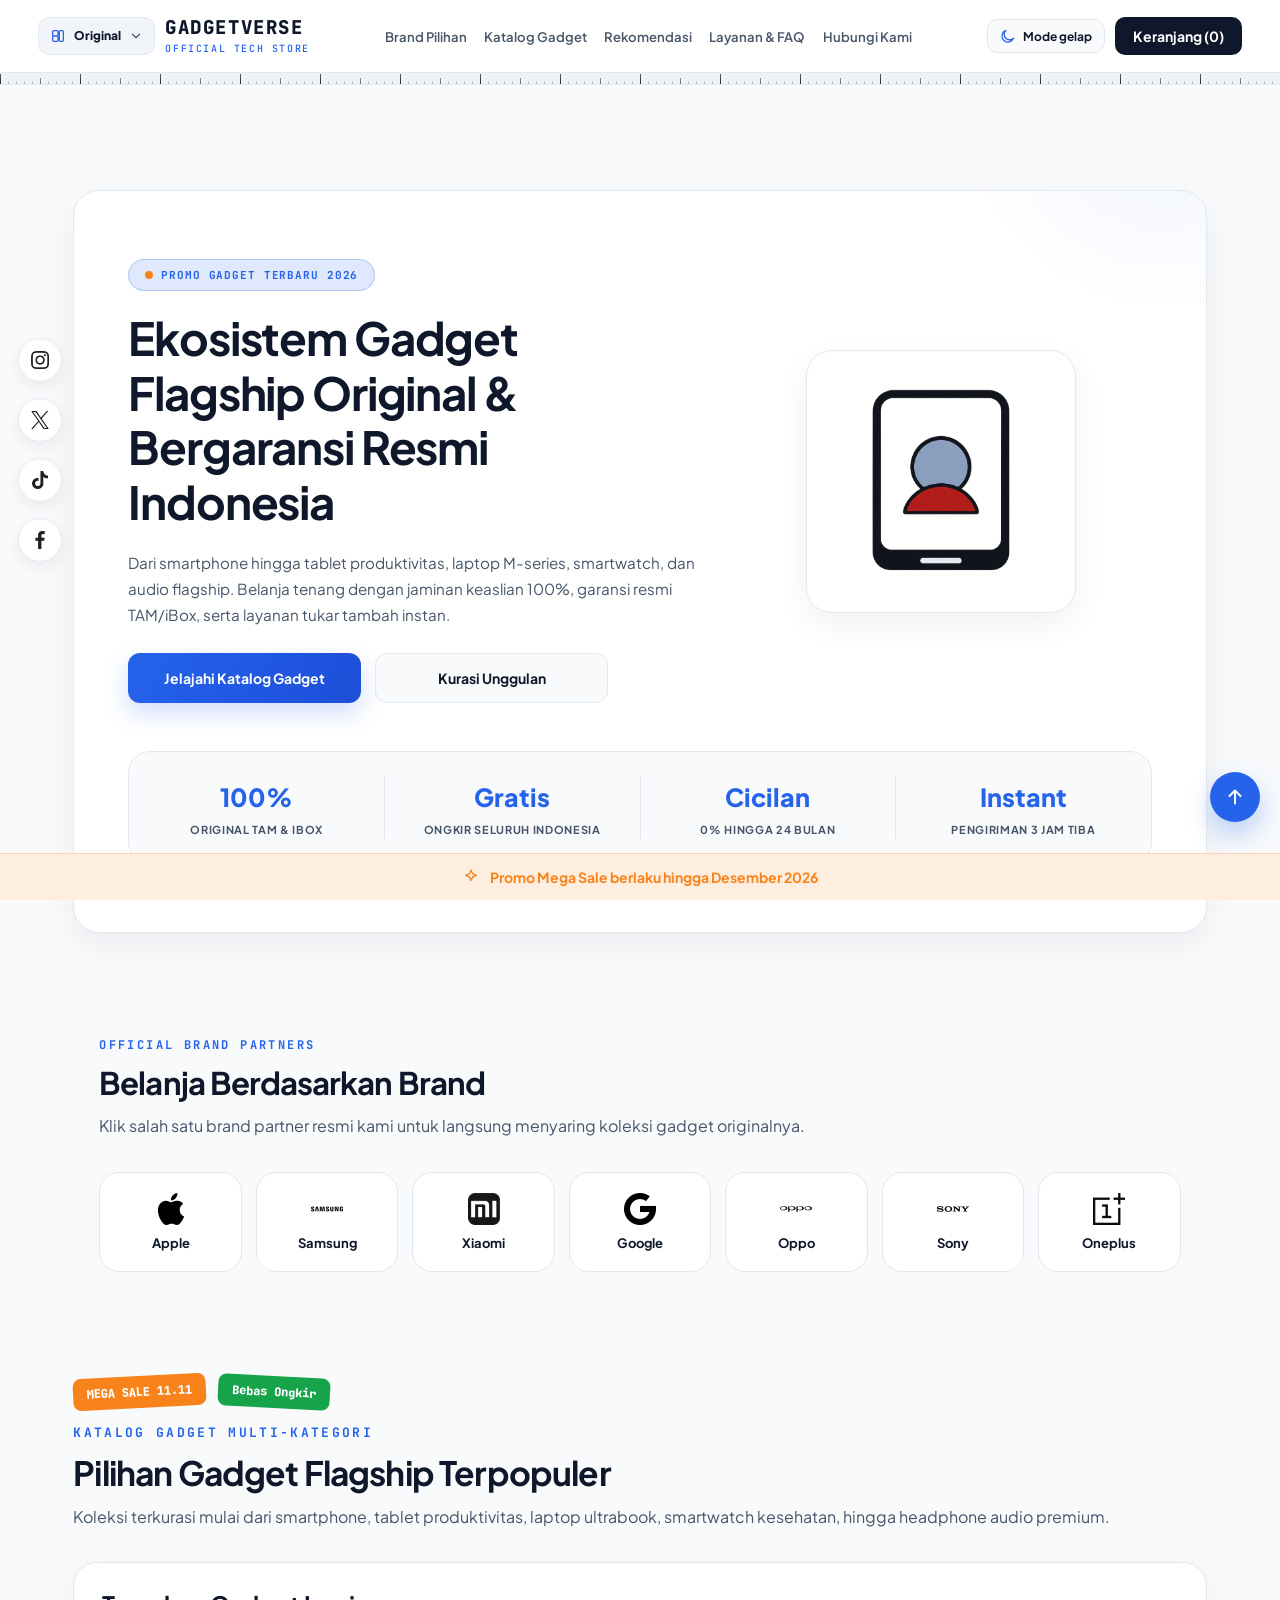
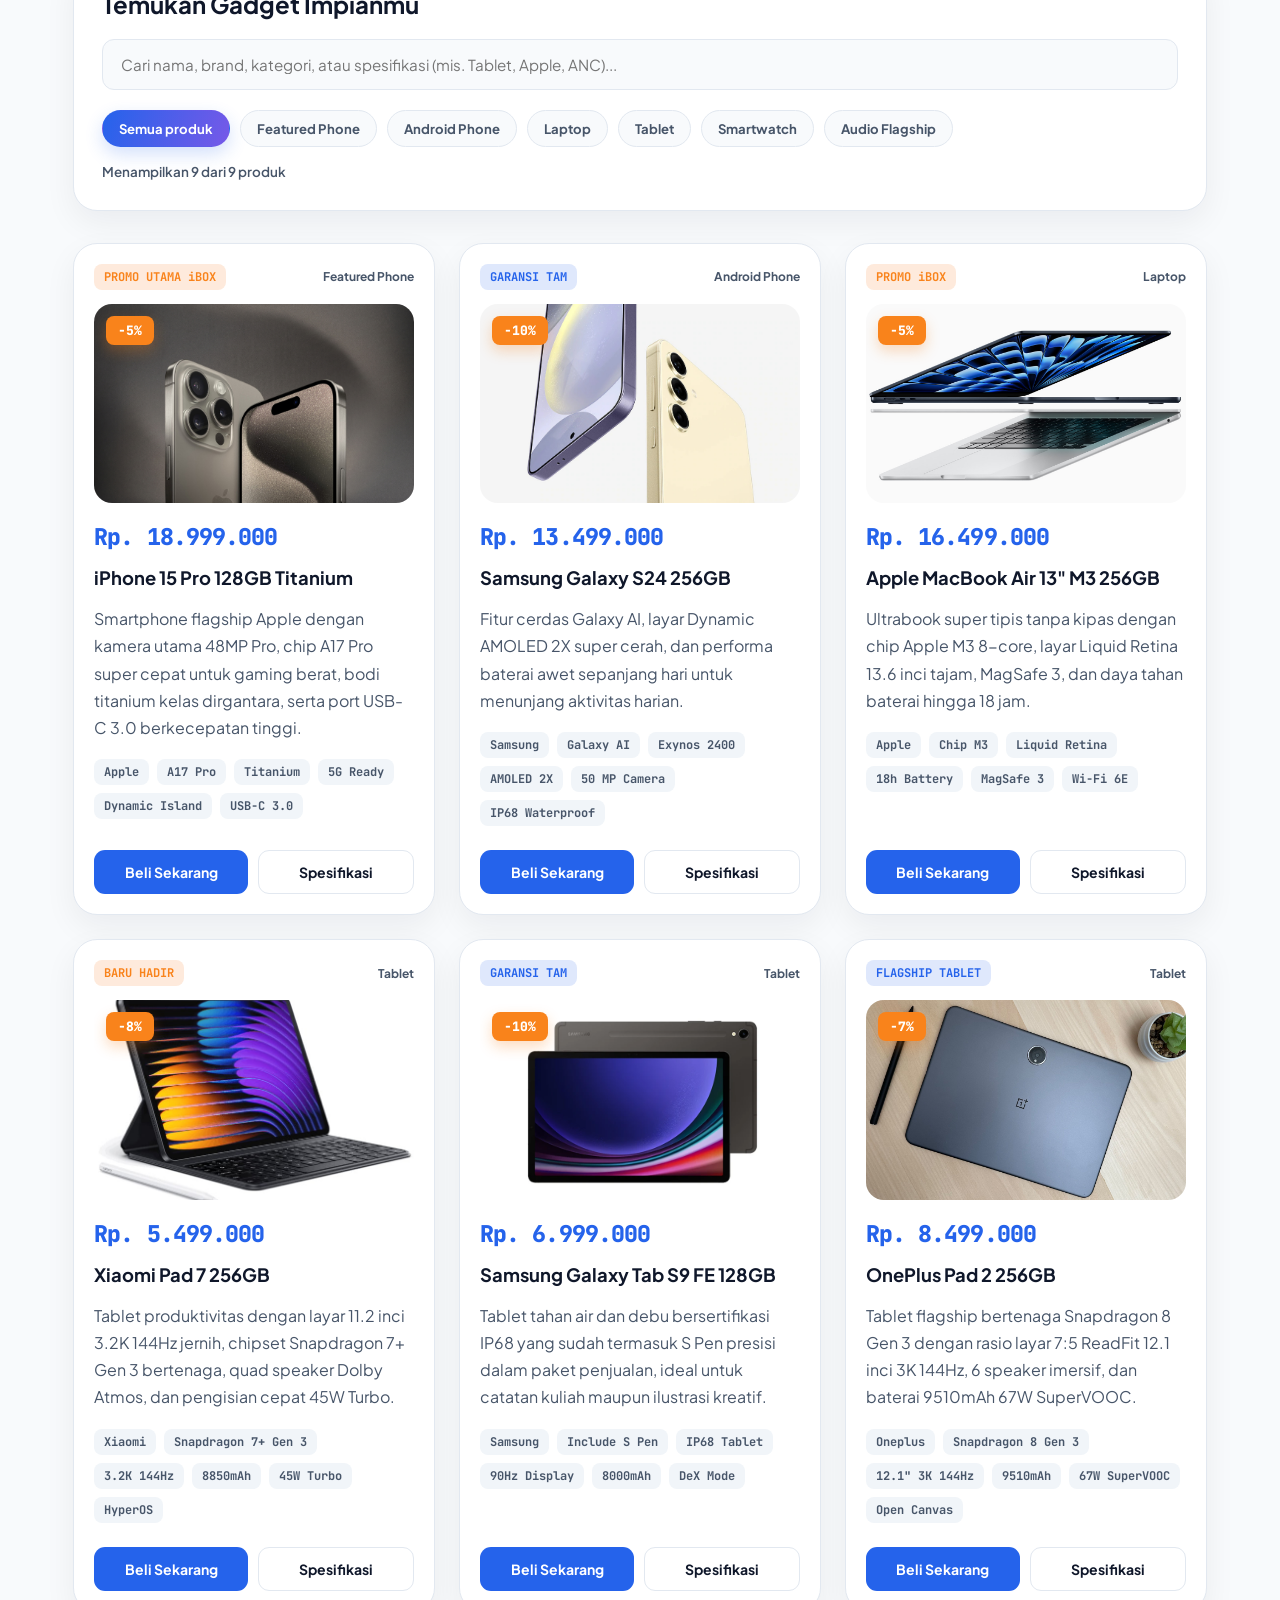
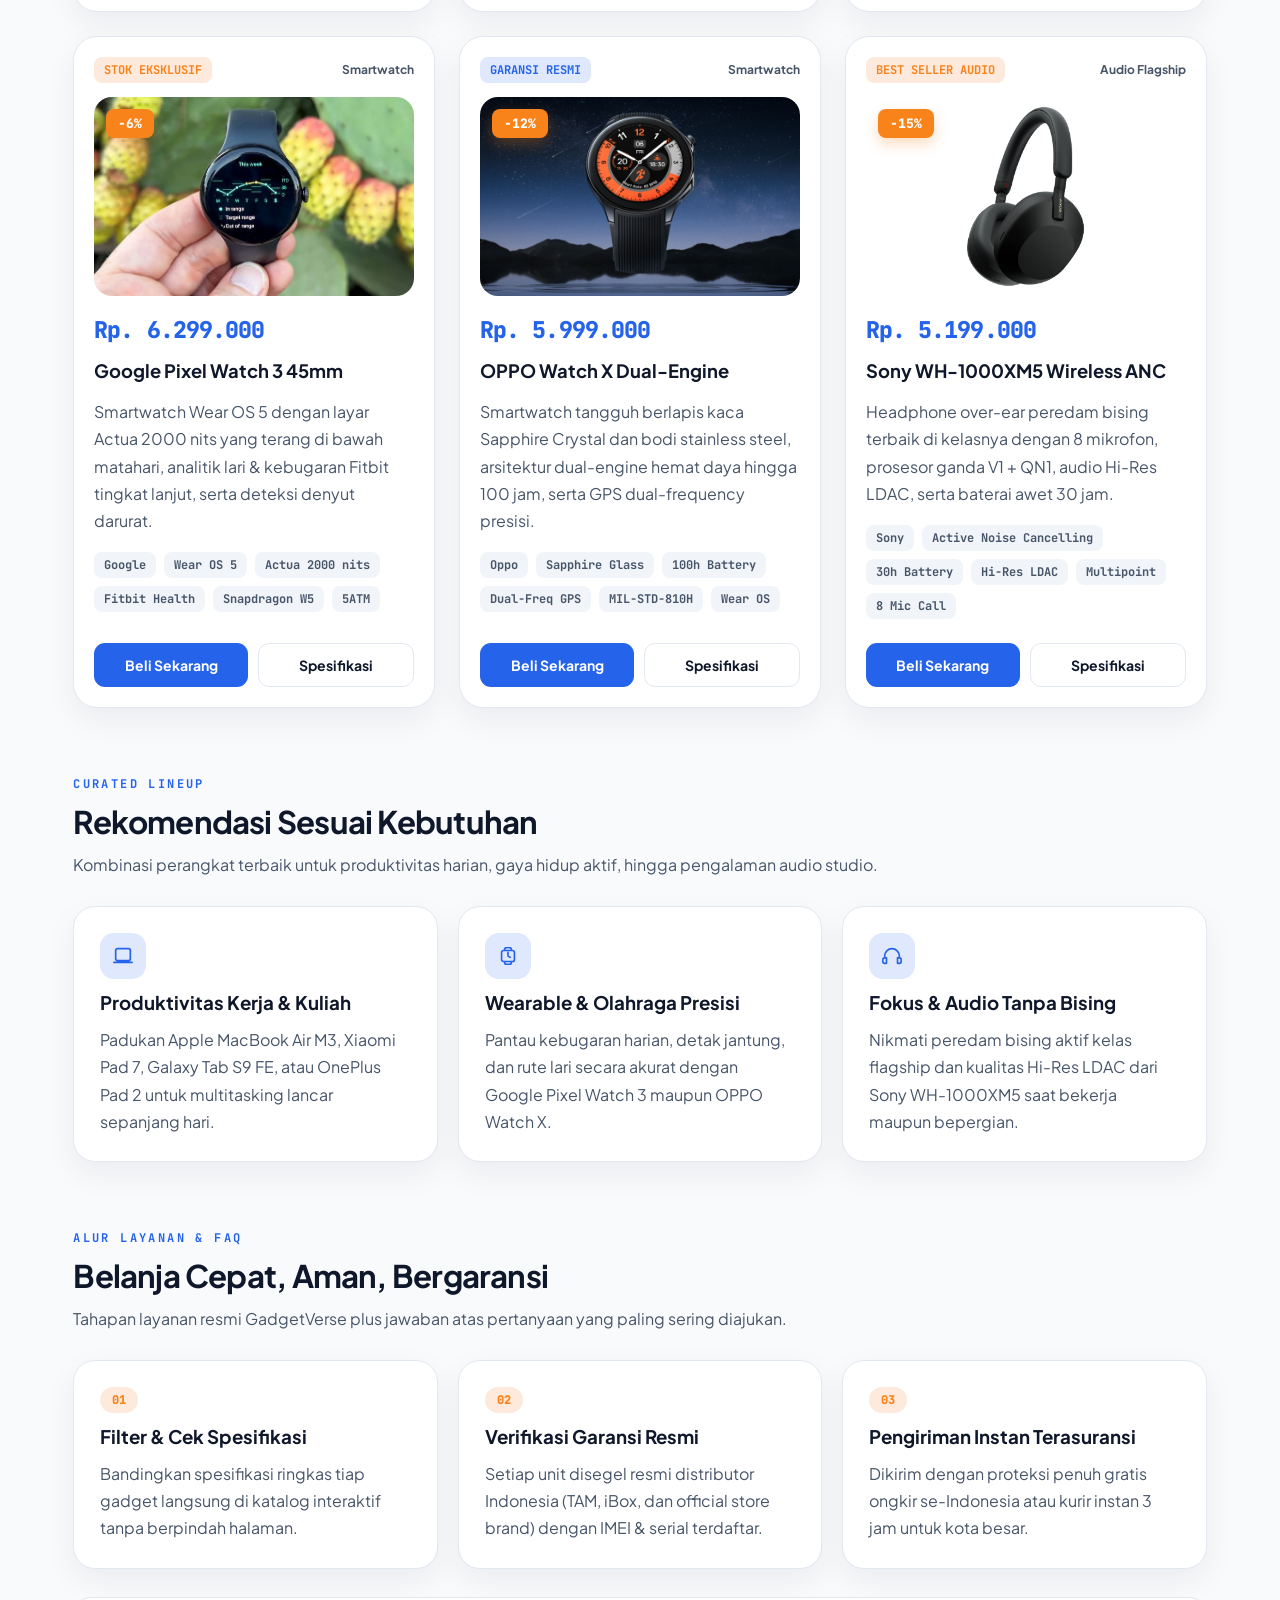
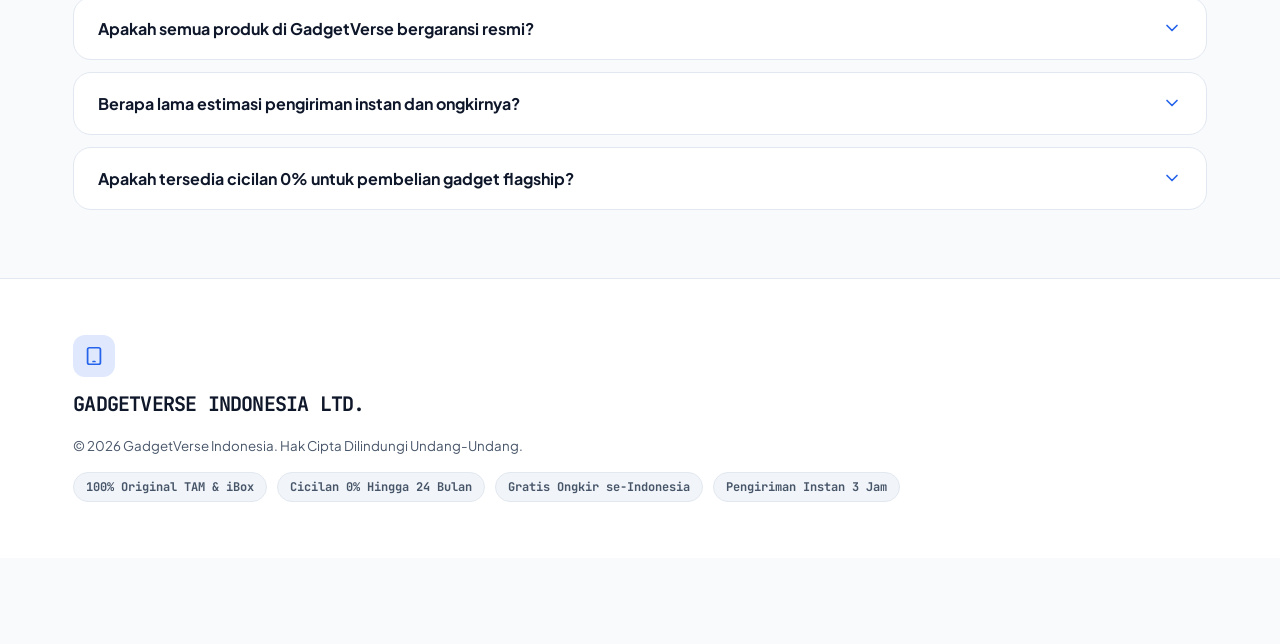
==== commit 134247e2: "gradasi-tema" ====
--- a/index.html
+++ b/index.html
@@ -1,5 +1,5 @@
 <!doctype html>
-<html lang="id">
+<html lang="id" data-design="original">
   <head>
     <meta charset="UTF-8" />
     <meta name="viewport" content="width=device-width, initial-scale=1.0" />
@@ -15,18 +15,71 @@
       content="GadgetVerse Indonesia — Katalog interaktif smartphone, tablet, smartwatch, laptop, dan audio flagship bergaransi resmi TAM & iBox."
     />
     <title>GadgetVerse — Katalog Gadget &amp; Aksesori Resmi</title>
-    <link rel="icon" type="image/svg+xml" href="assets/favicon.svg" />
+    <link
+      id="site-favicon"
+      rel="icon"
+      type="image/svg+xml"
+      href="assets/favicon.svg"
+    />
+    <script>
+      try {
+        var savedTheme = localStorage.getItem("gadgetverse-theme");
+        var savedDesign = localStorage.getItem("gadgetverse-design");
+        var design =
+          savedDesign === "mew" || savedDesign === "space"
+            ? savedDesign
+            : "original";
+        var root = document.documentElement;
+        root.dataset.design = design;
+
+        var prefersDark =
+          window.matchMedia &&
+          window.matchMedia("(prefers-color-scheme: dark)").matches;
+        var resolvedTheme =
+          savedTheme === "dark" || savedTheme === "light"
+            ? savedTheme
+            : prefersDark
+              ? "dark"
+              : "light";
+
+        if (savedTheme === "dark" || savedTheme === "light") {
+          var schemeMeta = document.querySelector('meta[name="color-scheme"]');
+          if (schemeMeta) schemeMeta.setAttribute("content", savedTheme);
+        }
+        root.dataset.theme = resolvedTheme;
+
+        var themeMeta = document.querySelector('meta[name="theme-color"]');
+        if (themeMeta) {
+          var themeColors = {
+            original: { light: "#f8fafc", dark: "#080d18" },
+            mew: { light: "#FAF4EA", dark: "#171613" },
+            space: { light: "#F4ECD2", dark: "#15202B" },
+          };
+          themeMeta.setAttribute("content", themeColors[design][resolvedTheme]);
+        }
+
+        var favicon = document.getElementById("site-favicon");
+        if (favicon) {
+          if (design === "mew") {
+            favicon.setAttribute("href", "assets/favicon-mew.svg");
+          } else if (design === "space") {
+            favicon.setAttribute("href", "assets/favicon-space.svg");
+          }
+        }
+      } catch (e) {}
+    </script>
+    <link rel="preconnect" href="https://fonts.googleapis.com" />
+    <link rel="preconnect" href="https://fonts.gstatic.com" crossorigin />
+    <link
+      rel="stylesheet"
+      href="https://fonts.googleapis.com/css2?family=Chakra+Petch:wght@600;700&family=Fredoka:wght@500;600;700&family=JetBrains+Mono:wght@500;700;800&family=Plus+Jakarta+Sans:wght@400;500;600;700;800&family=Space+Grotesk:wght@500;600;700&display=swap"
+    />
     <link
       rel="alternate"
       type="text/plain"
       href="llms.txt"
       title="LLM Knowledge Base"
     />
-    <script>
-      if (localStorage.getItem("gadgetverse-theme") === "dark") {
-        document.documentElement.dataset.theme = "dark";
-      }
-    </script>
     <link rel="stylesheet" href="assets/style.css" />
     <script
       src="https://cdn.jsdelivr.net/npm/gsap@3.12.7/dist/gsap.min.js"
@@ -154,40 +207,83 @@
 
     <header>
       <div class="upper">
-        <a href="#body" class="side-logo">
-          <span>Gadgetverse</span>
-          <p>Official Tech Store</p>
-        </a>
+        <div class="header-brand">
+          <div class="design-switcher">
+            <button
+              type="button"
+              id="design-toggle"
+              class="design-toggle"
+              popovertarget="design-panel"
+              aria-controls="design-panel"
+              aria-expanded="false"
+            >
+              <span class="design-toggle-icon" aria-hidden="true">
+                <svg viewBox="0 0 24 24" focusable="false">
+                  <path
+                    d="M4 5.5A1.5 1.5 0 0 1 5.5 4h5A1.5 1.5 0 0 1 12 5.5v5a1.5 1.5 0 0 1-1.5 1.5h-5A1.5 1.5 0 0 1 4 10.5v-5Zm0 8A1.5 1.5 0 0 1 5.5 12h5a1.5 1.5 0 0 1 1.5 1.5v5A1.5 1.5 0 0 1 10.5 20h-5A1.5 1.5 0 0 1 4 18.5v-5Zm10-8A1.5 1.5 0 0 1 15.5 4h3A1.5 1.5 0 0 1 20 5.5v13a1.5 1.5 0 0 1-1.5 1.5h-3A1.5 1.5 0 0 1 14 18.5v-13Z"
+                    fill="none"
+                    stroke="currentColor"
+                    stroke-width="1.9"
+                    stroke-linecap="round"
+                    stroke-linejoin="round"
+                  />
+                </svg>
+              </span>
+              <span class="design-toggle-text">
+                <span class="design-toggle-kicker">Desain</span>
+                <strong id="design-active-name">Original</strong>
+              </span>
+              <span class="visually-hidden"> — ganti mode tampilan</span>
+              <span class="design-toggle-chevron" aria-hidden="true">
+                <svg viewBox="0 0 24 24" focusable="false">
+                  <path
+                    d="M6 9l6 6 6-6"
+                    fill="none"
+                    stroke="currentColor"
+                    stroke-width="2.1"
+                    stroke-linecap="round"
+                    stroke-linejoin="round"
+                  />
+                </svg>
+              </span>
+            </button>
+            <div
+              id="design-panel"
+              popover="auto"
+              class="design-panel"
+              role="region"
+              aria-labelledby="design-panel-title"
+            >
+              <div class="design-panel-header">
+                <span class="design-panel-eyebrow">GAYA TAMPILAN</span>
+                <p id="design-panel-title">Pilih Desain GadgetVerse</p>
+              </div>
+              <div
+                class="design-options"
+                id="design-options"
+                role="group"
+                aria-label="Pilihan desain tampilan"
+              ></div>
+            </div>
+          </div>
+
+          <a href="#body" class="side-logo">
+            <span>Gadgetverse</span>
+            <p>Official Tech Store</p>
+          </a>
+        </div>
+
         <nav class="nav-head" aria-label="Utama">
           <ul>
             <li><a href="#brand">Brand Pilihan</a></li>
             <li><a href="#katalog">Katalog Gadget</a></li>
             <li><a href="#recc">Rekomendasi</a></li>
-            <li><a href="#layanan-resmi">Cek IMEI &amp; Tukar Tambah</a></li>
             <li><a href="#road">Layanan &amp; FAQ</a></li>
             <li><a href="#footer">Hubungi Kami</a></li>
           </ul>
         </nav>
+
         <div class="header-actions">
-          <button
-            class="wishlist-toggle"
-            id="wishlist-toggle"
-            type="button"
-            aria-label="Lihat produk favorit"
-            aria-pressed="false"
-          >
-            <span class="wishlist-toggle-icon" aria-hidden="true">
-              <svg viewBox="0 0 24 24" aria-hidden="true" focusable="false">
-                <path
-                  d="M12 21.35l-1.45-1.32C5.4 15.36 2 12.28 2 8.5 2 5.42 4.42 3 7.5 3c1.74 0 3.41.81 4.5 2.09C13.09 3.81 14.76 3 16.5 3 19.58 3 22 5.42 22 8.5c0 3.78-3.4 6.86-8.55 11.54L12 21.35z"
-                  fill="none"
-                  stroke="currentColor"
-                  stroke-width="1.9"
-                />
-              </svg>
-            </span>
-            <span id="wishlist-toggle-label">Favorit (0)</span>
-          </button>
           <button
             class="theme-toggle"
             id="theme-toggle"
@@ -220,7 +316,10 @@
           </button>
         </div>
       </div>
-      <div class="scroll-progress" aria-hidden="true"></div>
+      <div class="scroll-ruler" aria-hidden="true">
+        <div class="scroll-progress-fill" id="scroll-progress-fill"></div>
+        <div class="scroll-ruler-ticks"></div>
+      </div>
     </header>
 
     <button
@@ -277,44 +376,16 @@
               />
             </svg>
           </span>
-          <span>Gratis ongkir ke seluruh Indonesia</span>
-        </div>
-        <div class="cart-voucher">
-          <label for="cart-voucher-input" class="visually-hidden">Kode Voucher Promo</label>
-          <div class="voucher-input-row">
-            <input
-              type="text"
-              id="cart-voucher-input"
-              placeholder="Kode promo (mis. GADGETVERSE)"
-              autocomplete="off"
-            />
-            <button type="button" id="cart-voucher-apply">Terapkan</button>
-          </div>
-          <div id="cart-voucher-msg" class="voucher-msg" hidden></div>
-        </div>
-        <div class="cart-breakdown">
-          <div class="cart-subtotal">
-            <span>Subtotal Produk</span>
-            <strong id="cart-subtotal">Rp 0</strong>
-          </div>
-          <div id="cart-discount-row" class="cart-discount-row" hidden>
-            <span>Diskon Voucher</span>
-            <strong id="cart-discount-val">-Rp 0</strong>
-          </div>
-          <div class="cart-total-row">
-            <span>Total Pembayaran</span>
-            <strong id="cart-grandtotal">Rp 0</strong>
-          </div>
-        </div>
-        <div class="cart-action-buttons">
-          <button id="cart-checkout-btn" class="cart-checkout" type="button">
-            Lanjut ke Pembayaran
-          </button>
-          <button id="cart-clear-btn" class="cart-clear-btn" type="button">
-            Kosongkan Keranjang
-          </button>
-        </div>
-        <p class="cart-secure">Belanja aman &amp; resmi · Jaminan TAM &amp; iBox 100%</p>
+          <span>Gratis ongkir untuk pesananmu</span>
+        </div>
+        <div class="cart-subtotal">
+          <span>Subtotal</span>
+          <strong id="cart-subtotal">Rp 0</strong>
+        </div>
+        <button class="cart-checkout" type="button" disabled>
+          Checkout segera hadir
+        </button>
+        <p class="cart-secure">Belanja aman · Produk 100% original</p>
       </div>
     </aside>
 
@@ -346,9 +417,521 @@
 
         <div class="hero-gadget">
           <img
+            class="hero-original-art"
             src="assets/images/tablet.png"
             alt="Ilustrasi perangkat tablet dan ekosistem gadget GadgetVerse"
           />
+
+          <svg
+            class="hero-mascot-svg"
+            viewBox="0 0 420 340"
+            role="img"
+            aria-label="Ilustrasi maskot kucing GadgetVerse memakai headphone bersama tablet dan smartphone"
+          >
+            <!-- Soft background blobs -->
+            <circle cx="242" cy="176" r="134" fill="#677D50" />
+            <circle cx="106" cy="216" r="56" fill="#F8B84E" opacity="0.28" />
+
+            <!-- Doodle sparkles & wireless arcs -->
+            <path
+              d="M52 54l4 10 10 4-10 4-4 10-4-10-10-4 10-4 4-10Z"
+              fill="#F8B84E"
+              stroke="#1E1E1E"
+              stroke-width="2.5"
+              stroke-linejoin="round"
+            />
+            <path
+              d="M352 68c12-4 22 4 24 14M362 56c16-4 28 8 30 22"
+              fill="none"
+              stroke="#FAF4EA"
+              stroke-width="3.5"
+              stroke-linecap="round"
+            />
+
+            <!-- Cartoon Tablet (Geometric UI tribute) -->
+            <g transform="rotate(-8 122 178)">
+              <rect
+                x="44"
+                y="74"
+                width="148"
+                height="196"
+                rx="24"
+                fill="#1E1E1E"
+              />
+              <rect
+                x="54"
+                y="86"
+                width="128"
+                height="166"
+                rx="16"
+                fill="#FAF4EA"
+              />
+              <rect
+                x="100"
+                y="258"
+                width="36"
+                height="5"
+                rx="2.5"
+                fill="#FAF4EA"
+                opacity="0.6"
+              />
+              <circle
+                cx="92"
+                cy="134"
+                r="18"
+                fill="#F8B84E"
+                stroke="#1E1E1E"
+                stroke-width="2.5"
+              />
+              <rect
+                x="120"
+                y="116"
+                width="34"
+                height="34"
+                rx="8"
+                fill="#6F8FAF"
+                stroke="#1E1E1E"
+                stroke-width="2.5"
+              />
+              <path
+                d="M78 198l22-34 22 34H78Z"
+                fill="#DF6C47"
+                stroke="#1E1E1E"
+                stroke-width="2.5"
+                stroke-linejoin="round"
+              />
+              <path
+                d="M142 164l5 10 11 2-8 7 2 11-10-5-10 5 2-11-8-7 11-2 5-10Z"
+                fill="#556841"
+                stroke="#1E1E1E"
+                stroke-width="2.2"
+                stroke-linejoin="round"
+              />
+              <rect
+                x="72"
+                y="214"
+                width="92"
+                height="14"
+                rx="7"
+                fill="#E7EDE0"
+              />
+              <rect
+                x="72"
+                y="214"
+                width="58"
+                height="14"
+                rx="7"
+                fill="#556841"
+              />
+            </g>
+
+            <!-- Cat Tail -->
+            <path
+              d="M312 282c46 0 64-48 44-76-10-14-27-4-20 11 9 19 0 43-28 46"
+              fill="#E5843A"
+              stroke="#1E1E1E"
+              stroke-width="3.5"
+              stroke-linecap="round"
+              stroke-linejoin="round"
+            />
+            <path
+              d="M352 204c-8-6-19 0-16 10 3 8 14 7 18 1 2-4 1-9-2-11Z"
+              fill="#FFF8EE"
+              stroke="#1E1E1E"
+              stroke-width="2.5"
+            />
+
+            <!-- Cat Sitting Body -->
+            <rect
+              x="184"
+              y="188"
+              width="142"
+              height="122"
+              rx="60"
+              fill="#E5843A"
+              stroke="#1E1E1E"
+              stroke-width="3.5"
+            />
+            <!-- Body Stripes -->
+            <path
+              d="M190 232c14-3 22 1 26 5M188 254c13-2 21 2 24 5M320 232c-14-3-22 1-26 5M322 254c-13-2-21 2-24 5"
+              fill="none"
+              stroke="#B85B1C"
+              stroke-width="4.5"
+              stroke-linecap="round"
+            />
+            <!-- Cream Belly -->
+            <ellipse cx="255" cy="260" rx="38" ry="42" fill="#FFF8EE" />
+
+            <!-- Cat Ears -->
+            <path
+              d="M196 114 184 54l48 32-36 28Z"
+              fill="#E5843A"
+              stroke="#1E1E1E"
+              stroke-width="3.5"
+              stroke-linejoin="round"
+            />
+            <path
+              d="M201 104 194 69l28 19-21 16Z"
+              fill="#FCE4DC"
+            />
+            <path
+              d="M314 114 326 54l-48 32 36 28Z"
+              fill="#E5843A"
+              stroke="#1E1E1E"
+              stroke-width="3.5"
+              stroke-linejoin="round"
+            />
+            <path
+              d="M309 104 316 69l-28 19 21 16Z"
+              fill="#FCE4DC"
+            />
+
+            <!-- Cat Head -->
+            <ellipse
+              cx="255"
+              cy="142"
+              rx="70"
+              ry="60"
+              fill="#E5843A"
+              stroke="#1E1E1E"
+              stroke-width="3.5"
+            />
+            <!-- Forehead & Cheek Stripes -->
+            <path
+              d="M241 88v16M255 85v21M269 88v16"
+              fill="none"
+              stroke="#B85B1C"
+              stroke-width="4.5"
+              stroke-linecap="round"
+            />
+            <path
+              d="M194 140l15 3M195 152l14 1M316 140l-15 3M315 152l-14 1"
+              fill="none"
+              stroke="#B85B1C"
+              stroke-width="4"
+              stroke-linecap="round"
+            />
+
+            <!-- Cat Muzzle, Nose, Eyes & Smile -->
+            <ellipse cx="242" cy="160" rx="17" ry="14" fill="#FFF8EE" />
+            <ellipse cx="268" cy="160" rx="17" ry="14" fill="#FFF8EE" />
+            <circle cx="225" cy="136" r="8.5" fill="#1E1E1E" />
+            <circle cx="222" cy="133" r="3" fill="#FFFFFF" />
+            <circle cx="285" cy="136" r="8.5" fill="#1E1E1E" />
+            <circle cx="282" cy="133" r="3" fill="#FFFFFF" />
+            <path
+              d="M249 150c0-3 12-3 12 0 0 4-6 7-6 7s-6-3-6-7Z"
+              fill="#EE887D"
+              stroke="#1E1E1E"
+              stroke-width="2"
+            />
+            <path
+              d="M242 162c3 5 10 5 13 0 3 5 10 5 13 0"
+              fill="none"
+              stroke="#1E1E1E"
+              stroke-width="2.8"
+              stroke-linecap="round"
+              stroke-linejoin="round"
+            />
+
+            <!-- Wireless Headphones -->
+            <path
+              d="M178 134c0-48 34-80 77-80s77 32 77 80"
+              fill="none"
+              stroke="#1E1E1E"
+              stroke-width="11"
+              stroke-linecap="round"
+            />
+            <path
+              d="M178 134c0-48 34-80 77-80s77 32 77 80"
+              fill="none"
+              stroke="#FAF4EA"
+              stroke-width="5"
+              stroke-linecap="round"
+            />
+            <rect
+              x="228"
+              y="47"
+              width="54"
+              height="14"
+              rx="7"
+              fill="#F8B84E"
+              stroke="#1E1E1E"
+              stroke-width="3"
+            />
+            <rect
+              x="162"
+              y="116"
+              width="28"
+              height="48"
+              rx="14"
+              fill="#F8B84E"
+              stroke="#1E1E1E"
+              stroke-width="3.5"
+            />
+            <rect
+              x="320"
+              y="116"
+              width="28"
+              height="48"
+              rx="14"
+              fill="#F8B84E"
+              stroke="#1E1E1E"
+              stroke-width="3.5"
+            />
+
+            <!-- Mini Smartphone held by left paw -->
+            <g transform="rotate(-10 172 256)">
+              <rect
+                x="148"
+                y="222"
+                width="48"
+                height="74"
+                rx="12"
+                fill="#1E1E1E"
+              />
+              <rect
+                x="154"
+                y="229"
+                width="36"
+                height="56"
+                rx="7"
+                fill="#F8B84E"
+              />
+              <path
+                d="M172 246l3 7 7 2-5 5 1 7-6-3-6 3 1-7-5-5 7-2 3-7Z"
+                fill="#FFFFFF"
+                stroke="#1E1E1E"
+                stroke-width="1.8"
+                stroke-linejoin="round"
+              />
+            </g>
+
+            <!-- Cute Paws at bottom -->
+            <rect
+              x="194"
+              y="286"
+              width="36"
+              height="26"
+              rx="13"
+              fill="#FFF8EE"
+              stroke="#1E1E1E"
+              stroke-width="3.2"
+            />
+            <path
+              d="M206 300v10M218 300v10"
+              stroke="#1E1E1E"
+              stroke-width="2.2"
+              stroke-linecap="round"
+            />
+            <rect
+              x="280"
+              y="286"
+              width="36"
+              height="26"
+              rx="13"
+              fill="#FFF8EE"
+              stroke="#1E1E1E"
+              stroke-width="3.2"
+            />
+            <path
+              d="M292 300v10M304 300v10"
+              stroke="#1E1E1E"
+              stroke-width="2.2"
+              stroke-linecap="round"
+            />
+          </svg>
+
+          <svg
+            class="hero-space-svg"
+            viewBox="0 0 420 340"
+            role="img"
+            aria-label="Ilustrasi mission patch Retro Space dengan pesawat ulang-alik, planet bercincin, dan orbit gadget"
+          >
+            <!-- Outer Mission Patch Badge -->
+            <circle
+              cx="214"
+              cy="170"
+              r="146"
+              fill="#182633"
+              stroke="#E14B32"
+              stroke-width="7"
+            />
+            <circle
+              cx="214"
+              cy="170"
+              r="134"
+              fill="none"
+              stroke="#F5ECCF"
+              stroke-width="2.5"
+              stroke-dasharray="8 6"
+              opacity="0.7"
+            />
+
+            <!-- Horizontal Retro Scan Stripes inside Patch -->
+            <path
+              d="M92 214h244M98 228h232M108 242h212M124 256h180M146 270h136"
+              stroke="#E14B32"
+              stroke-width="6"
+              stroke-linecap="round"
+              opacity="0.78"
+            />
+
+            <!-- Starfield Sparkles -->
+            <path
+              d="M114 96l3 7 7 3-7 3-3 7-3-7-7-3 7-3 3-7ZM322 108l3 7 7 3-7 3-3 7-3-7-7-3 7-3 3-7ZM298 222l2.5 5.5 5.5 2.5-5.5 2.5-2.5 5.5-2.5-5.5-5.5-2.5 5.5-2.5 2.5-5.5Z"
+              fill="#F5ECCF"
+            />
+            <circle cx="132" cy="144" r="3" fill="#EE9B31" />
+            <circle cx="312" cy="162" r="3.5" fill="#47A7D6" />
+            <circle cx="152" cy="74" r="2.5" fill="#F5ECCF" opacity="0.8" />
+
+            <!-- Blue Orbital Planet & Orbit Arc -->
+            <circle cx="136" cy="118" r="24" fill="#47A7D6" />
+            <path
+              d="M108 134c26 10 74-10 92-36"
+              fill="none"
+              stroke="#E14B32"
+              stroke-width="4"
+              stroke-linecap="round"
+            />
+            <circle cx="198" cy="100" r="6" fill="#EE9B31" />
+
+            <!-- Ringed Exoplanet on Right -->
+            <ellipse
+              cx="296"
+              cy="148"
+              rx="42"
+              ry="13"
+              transform="rotate(-22 296 148)"
+              fill="none"
+              stroke="#EE9B31"
+              stroke-width="5"
+            />
+            <circle cx="296" cy="148" r="22" fill="#F5ECCF" />
+            <path
+              d="M276 154h40M280 162h32"
+              stroke="#E14B32"
+              stroke-width="3.5"
+              stroke-linecap="round"
+            />
+            <path
+              d="M258 164c24 8 64-8 76-26"
+              fill="none"
+              stroke="#EE9B31"
+              stroke-width="5"
+              stroke-linecap="round"
+            />
+
+            <!-- Launching Retro Space Shuttle & Plume -->
+            <path
+              d="M214 208c-26 24-44 62-48 92h96c-4-30-22-68-48-92Z"
+              fill="#E14B32"
+            />
+            <path
+              d="M214 214c-15 20-26 52-29 84h58c-3-32-14-64-29-84Z"
+              fill="#EE9B31"
+            />
+            <ellipse
+              cx="214"
+              cy="206"
+              rx="34"
+              ry="10"
+              fill="none"
+              stroke="#F5ECCF"
+              stroke-width="4"
+            />
+
+            <!-- Shuttle Body -->
+            <path
+              d="M214 68c16 20 22 48 22 78l24 32v14l-24-8v14h-44v-14l-24 8v-14l24-32c0-30 6-58 22-78Z"
+              fill="#F5ECCF"
+              stroke="#182633"
+              stroke-width="3.5"
+              stroke-linejoin="round"
+            />
+            <path
+              d="M214 78c6 9 9 20 9 32h-18c0-12 3-23 9-32Z"
+              fill="#182633"
+            />
+            <path
+              d="M214 134v64"
+              stroke="#E14B32"
+              stroke-width="4"
+              stroke-linecap="round"
+            />
+            <rect
+              x="202"
+              y="198"
+              width="24"
+              height="10"
+              rx="3"
+              fill="#182633"
+            />
+
+            <!-- Orbiting Mini Gadget Badge (Bottom Left) -->
+            <g transform="rotate(-10 104 242)">
+              <rect
+                x="76"
+                y="206"
+                width="56"
+                height="74"
+                rx="12"
+                fill="#253745"
+                stroke="#F5ECCF"
+                stroke-width="4"
+              />
+              <rect
+                x="84"
+                y="214"
+                width="40"
+                height="50"
+                rx="6"
+                fill="#F5ECCF"
+              />
+              <circle cx="104" cy="239" r="11" fill="#47A7D6" />
+              <path
+                d="M90 239c9 5 22-3 28-11"
+                fill="none"
+                stroke="#E14B32"
+                stroke-width="3"
+                stroke-linecap="round"
+              />
+              <rect
+                x="96"
+                y="269"
+                width="16"
+                height="4"
+                rx="2"
+                fill="#EE9B31"
+              />
+            </g>
+
+            <!-- Mission Ribbon Banner at Bottom -->
+            <rect
+              x="128"
+              y="282"
+              width="172"
+              height="34"
+              rx="8"
+              fill="#F5ECCF"
+              stroke="#182633"
+              stroke-width="3.5"
+            />
+            <text
+              x="214"
+              y="304"
+              text-anchor="middle"
+              fill="#182633"
+              font-family="JetBrains Mono, monospace"
+              font-size="14"
+              font-weight="800"
+              letter-spacing="2.2"
+            >
+              AD ASTRA · 2026
+            </text>
+          </svg>
         </div>
       </div>
 
@@ -399,134 +982,41 @@
       </div>
 
       <div class="live" data-reveal>
-        <div class="live-header">
-          <div>
-            <span class="live-badge">INTERACTIVE CATALOG EXPLORER</span>
+        <div class="live-cloud-header">
+          <div class="cloud-rays" aria-hidden="true">
+            <svg viewBox="0 0 46 38" focusable="false">
+              <path
+                d="M12 10l24 6M8 26l22-2"
+                fill="none"
+                stroke="currentColor"
+                stroke-width="6"
+                stroke-linecap="round"
+              />
+            </svg>
+          </div>
+          <div class="cloud-bubble">
+            <span class="cloud-eyebrow">LIVE SEARCH &amp; FILTER</span>
             <h2>Temukan Gadget Impianmu</h2>
-            <p>Filter berdasarkan kategori, rentang harga, ulasan, atau cari spesifikasi teknis favoritmu.</p>
-          </div>
-        </div>
-
+          </div>
+        </div>
         <div class="live-input">
           <label for="product-search" class="visually-hidden">
             Cari produk berdasarkan nama, brand, kategori, atau spesifikasi
           </label>
-          <div class="search-input-wrapper">
-            <span class="search-icon" aria-hidden="true">
-              <svg viewBox="0 0 24 24" focusable="false">
-                <path
-                  d="M11 4a7 7 0 1 0 4.95 11.95L20 20"
-                  fill="none"
-                  stroke="currentColor"
-                  stroke-width="2"
-                  stroke-linecap="round"
-                  stroke-linejoin="round"
-                />
-              </svg>
-            </span>
-            <input
-              id="product-search"
-              type="text"
-              placeholder="Cari nama, brand, kategori, atau spesifikasi (mis. M3, Titanium, ANC, Tablet)..."
-              aria-describedby="search-results"
-              autocomplete="off"
-            />
-            <button
-              id="search-clear-btn"
-              type="button"
-              class="search-clear-btn"
-              aria-label="Hapus kata kunci pencarian"
-              hidden
-            >
-              <svg viewBox="0 0 24 24" focusable="false">
-                <path
-                  d="M6 6l12 12M18 6 6 18"
-                  fill="none"
-                  stroke="currentColor"
-                  stroke-width="2"
-                  stroke-linecap="round"
-                />
-              </svg>
-            </button>
-            <span class="search-kbd-hint" aria-hidden="true">Tekan <kbd>/</kbd></span>
-          </div>
-        </div>
-
-        <div class="trending-searches" aria-label="Saran pencarian cepat">
-          <span class="trending-title">Pencarian Populer:</span>
-          <div class="trending-chips" id="trending-chips">
-            <button type="button" class="trend-chip" data-search-term="Apple">Apple iBox</button>
-            <button type="button" class="trend-chip" data-search-term="Titanium">Titanium</button>
-            <button type="button" class="trend-chip" data-search-term="Galaxy AI">Galaxy AI</button>
-            <button type="button" class="trend-chip" data-search-term="Chip M3">MacBook M3</button>
-            <button type="button" class="trend-chip" data-search-term="144Hz">Tablet 144Hz</button>
-            <button type="button" class="trend-chip" data-search-term="ANC">Noise Cancelling</button>
-          </div>
-        </div>
-
-        <div class="catalog-toolbar">
-          <div class="toolbar-block">
-            <span class="toolbar-label">Kategori:</span>
-            <div
-              class="category-filters"
-              id="category-filters"
-              role="group"
-              aria-label="Filter kategori produk"
-            ></div>
-          </div>
-
-          <div class="toolbar-block-secondary">
-            <div class="price-filter-group" id="price-filters" role="group" aria-label="Filter rentang budget">
-              <span class="toolbar-label">Budget:</span>
-              <div class="price-chips">
-                <button type="button" class="price-chip is-active" data-price="all" aria-pressed="true">Semua</button>
-                <button type="button" class="price-chip" data-price="under-6m" aria-pressed="false">&lt; 6 Jt</button>
-                <button type="button" class="price-chip" data-price="6m-12m" aria-pressed="false">6 - 12 Jt</button>
-                <button type="button" class="price-chip" data-price="above-12m" aria-pressed="false">&gt; 12 Jt</button>
-              </div>
-            </div>
-
-            <div class="sort-filter-group">
-              <label for="product-sort" class="toolbar-label">
-                <svg viewBox="0 0 24 24" aria-hidden="true" focusable="false">
-                  <path
-                    d="M3 6h18M6 12h12M10 18h4"
-                    fill="none"
-                    stroke="currentColor"
-                    stroke-width="2"
-                    stroke-linecap="round"
-                  />
-                </svg>
-                <span>Urutkan:</span>
-              </label>
-              <select id="product-sort" aria-label="Urutkan produk katalog">
-                <option value="featured">Rekomendasi Unggulan</option>
-                <option value="price-asc">Harga: Rendah ke Tinggi</option>
-                <option value="price-desc">Harga: Tinggi ke Rendah</option>
-                <option value="discount-desc">Diskon Terbesar</option>
-                <option value="rating-desc">Rating Tertinggi</option>
-                <option value="name-asc">Nama Produk (A - Z)</option>
-              </select>
-            </div>
-          </div>
-        </div>
-
-        <div class="search-feedback-bar">
-          <p class="search-results" id="search-results" aria-live="polite"></p>
-          <button id="reset-filters-btn" type="button" class="reset-filters-btn" hidden>
-            <svg viewBox="0 0 24 24" aria-hidden="true" focusable="false">
-              <path
-                d="M3 12a9 9 0 1 0 9-9 9.75 9.75 0 0 0-6.74 2.74L3 8m0 0V3m0 5h5"
-                fill="none"
-                stroke="currentColor"
-                stroke-width="2"
-                stroke-linecap="round"
-                stroke-linejoin="round"
-              />
-            </svg>
-            <span>Reset Semua Filter</span>
-          </button>
-        </div>
+          <input
+            id="product-search"
+            type="text"
+            placeholder="Cari nama, brand, kategori, atau spesifikasi (mis. Tablet, Apple, ANC)..."
+            aria-describedby="search-results"
+          />
+        </div>
+        <div
+          class="category-filters"
+          id="category-filters"
+          role="group"
+          aria-label="Filter kategori produk"
+        ></div>
+        <p class="search-results" id="search-results" aria-live="polite"></p>
       </div>
 
       <div class="content" id="main"></div>
@@ -555,11 +1045,81 @@
               />
             </svg>
           </div>
-          <h3>Produktivitas Kerja &amp; Kuliah</h3>
-          <p>
-            Padukan Apple MacBook Air M3, Xiaomi Pad 7, Galaxy Tab S9 FE, atau
-            OnePlus Pad 2 untuk multitasking lancar sepanjang hari.
-          </p>
+          <div class="highlight-copy">
+            <span class="highlight-pill">WORK &amp; STUDY</span>
+            <h3>Produktivitas Kerja &amp; Kuliah</h3>
+            <p>
+              Padukan Apple MacBook Air M3, Xiaomi Pad 7, Galaxy Tab S9 FE, atau
+              OnePlus Pad 2 untuk multitasking lancar sepanjang hari.
+            </p>
+          </div>
+          <div class="highlight-art" aria-hidden="true">
+            <svg viewBox="0 0 140 120" focusable="false">
+              <circle cx="38" cy="30" r="16" fill="#F8B84E" />
+              <path d="M84 18l16 26H68l16-26Z" fill="#DF6C47" />
+              <rect
+                x="20"
+                y="62"
+                width="32"
+                height="32"
+                rx="7"
+                transform="rotate(-12 36 78)"
+                fill="#6F8FAF"
+              />
+              <path
+                d="M104 60l5 10 11 2-8 8 2 11-10-5-10 5 2-11-8-8 11-2 5-10Z"
+                fill="#556841"
+              />
+              <rect
+                x="44"
+                y="42"
+                width="54"
+                height="38"
+                rx="7"
+                fill="#1E1E1E"
+              />
+              <rect
+                x="49"
+                y="47"
+                width="44"
+                height="28"
+                rx="4"
+                fill="#FAF4EA"
+              />
+              <path d="M36 84h70l6 9H30l6-9Z" fill="#1E1E1E" />
+            </svg>
+          </div>
+          <div class="highlight-space-art" aria-hidden="true">
+            <svg viewBox="0 0 140 120" focusable="false">
+              <path
+                d="M24 22h92v58c0 16-20 28-46 32-26-4-46-16-46-32V22Z"
+                fill="#1D2C3A"
+                stroke="#E14B32"
+                stroke-width="4"
+                stroke-linejoin="round"
+              />
+              <path
+                d="M36 78h68M40 86h60"
+                stroke="#E14B32"
+                stroke-width="3.5"
+                stroke-linecap="round"
+              />
+              <rect
+                x="44"
+                y="34"
+                width="52"
+                height="34"
+                rx="5"
+                fill="#F5ECCF"
+              />
+              <path
+                d="M70 39l7 14-7-2.5L63 53l7-14Z"
+                fill="#E14B32"
+              />
+              <circle cx="104" cy="36" r="4" fill="#EE9B31" />
+              <circle cx="36" cy="48" r="2.5" fill="#47A7D6" />
+            </svg>
+          </div>
         </article>
         <article class="highlight-card">
           <div class="highlight-icon" aria-hidden="true">
@@ -574,11 +1134,98 @@
               />
             </svg>
           </div>
-          <h3>Wearable &amp; Olahraga Presisi</h3>
-          <p>
-            Pantau kebugaran harian, detak jantung, dan rute lari secara akurat
-            dengan Google Pixel Watch 3 maupun OPPO Watch X.
-          </p>
+          <div class="highlight-copy">
+            <span class="highlight-pill">ACTIVE HEALTH</span>
+            <h3>Wearable &amp; Olahraga Presisi</h3>
+            <p>
+              Pantau kebugaran harian, detak jantung, dan rute lari secara akurat
+              dengan Google Pixel Watch 3 maupun OPPO Watch X.
+            </p>
+          </div>
+          <div class="highlight-art" aria-hidden="true">
+            <svg viewBox="0 0 140 120" focusable="false">
+              <circle cx="96" cy="32" r="20" fill="#DFD5C5" opacity="0.7" />
+              <path
+                d="M28 48c0-9 7-16 16-16 5 0 9 2 12 6 3-2 6-3 10-3 8 0 14 6 14 13H28Z"
+                fill="#6F8FAF"
+                opacity="0.45"
+              />
+              <rect
+                x="56"
+                y="14"
+                width="28"
+                height="92"
+                rx="10"
+                fill="#556841"
+              />
+              <rect
+                x="42"
+                y="32"
+                width="56"
+                height="56"
+                rx="18"
+                fill="#1E1E1E"
+              />
+              <rect
+                x="48"
+                y="38"
+                width="44"
+                height="44"
+                rx="13"
+                fill="#FAF4EA"
+              />
+              <path
+                d="M54 62h8l4-10 5 18 5-12 4 4h6"
+                fill="none"
+                stroke="#DF6C47"
+                stroke-width="3.2"
+                stroke-linecap="round"
+                stroke-linejoin="round"
+              />
+              <circle cx="106" cy="76" r="10" fill="#F8B84E" />
+            </svg>
+          </div>
+          <div class="highlight-space-art" aria-hidden="true">
+            <svg viewBox="0 0 140 120" focusable="false">
+              <circle
+                cx="70"
+                cy="60"
+                r="46"
+                fill="#1D2C3A"
+                stroke="#EE9B31"
+                stroke-width="4"
+              />
+              <ellipse
+                cx="70"
+                cy="62"
+                rx="38"
+                ry="12"
+                transform="rotate(-18 70 62)"
+                fill="none"
+                stroke="#47A7D6"
+                stroke-width="3.5"
+              />
+              <rect
+                x="52"
+                y="40"
+                width="36"
+                height="40"
+                rx="10"
+                fill="#F5ECCF"
+                stroke="#1D2C3A"
+                stroke-width="3"
+              />
+              <path
+                d="M57 60h6l3-8 4 15 4-10 3 3h6"
+                fill="none"
+                stroke="#E14B32"
+                stroke-width="2.8"
+                stroke-linecap="round"
+                stroke-linejoin="round"
+              />
+              <circle cx="102" cy="34" r="5" fill="#EE9B31" />
+            </svg>
+          </div>
         </article>
         <article class="highlight-card">
           <div class="highlight-icon" aria-hidden="true">
@@ -593,11 +1240,110 @@
               />
             </svg>
           </div>
-          <h3>Fokus &amp; Audio Tanpa Bising</h3>
-          <p>
-            Nikmati peredam bising aktif kelas flagship dan kualitas Hi-Res LDAC
-            dari Sony WH-1000XM5 saat bekerja maupun bepergian.
-          </p>
+          <div class="highlight-copy">
+            <span class="highlight-pill">STUDIO ANC</span>
+            <h3>Fokus &amp; Audio Tanpa Bising</h3>
+            <p>
+              Nikmati peredam bising aktif kelas flagship dan kualitas Hi-Res LDAC
+              dari Sony WH-1000XM5 saat bekerja maupun bepergian.
+            </p>
+          </div>
+          <div class="highlight-art" aria-hidden="true">
+            <svg viewBox="0 0 140 120" focusable="false">
+              <path
+                d="M20 66c0-10 8-18 18-18 6 0 11 3 14 7 4-3 8-4 13-4 10 0 18 8 18 18H20Z"
+                fill="#6F8FAF"
+                opacity="0.35"
+              />
+              <circle cx="104" cy="40" r="14" fill="#F8B84E" opacity="0.65" />
+              <path
+                d="M38 68v-8a32 32 0 0 1 64 0v8"
+                fill="none"
+                stroke="#1E1E1E"
+                stroke-width="8"
+                stroke-linecap="round"
+              />
+              <rect
+                x="26"
+                y="60"
+                width="20"
+                height="36"
+                rx="10"
+                fill="#556841"
+                stroke="#1E1E1E"
+                stroke-width="3"
+              />
+              <rect
+                x="94"
+                y="60"
+                width="20"
+                height="36"
+                rx="10"
+                fill="#556841"
+                stroke="#1E1E1E"
+                stroke-width="3"
+              />
+              <path
+                d="M58 76c4-4 8-4 12 0M62 84c2-2 4-2 6 0"
+                fill="none"
+                stroke="#DF6C47"
+                stroke-width="3.2"
+                stroke-linecap="round"
+              />
+            </svg>
+          </div>
+          <div class="highlight-space-art" aria-hidden="true">
+            <svg viewBox="0 0 140 120" focusable="false">
+              <rect
+                x="24"
+                y="18"
+                width="92"
+                height="84"
+                rx="22"
+                fill="#1D2C3A"
+                stroke="#F5ECCF"
+                stroke-width="3.5"
+              />
+              <ellipse
+                cx="70"
+                cy="62"
+                rx="34"
+                ry="24"
+                fill="none"
+                stroke="#E14B32"
+                stroke-width="2.5"
+              />
+              <path
+                d="M42 64v-6a28 28 0 0 1 56 0v6"
+                fill="none"
+                stroke="#F5ECCF"
+                stroke-width="6"
+                stroke-linecap="round"
+              />
+              <rect
+                x="34"
+                y="58"
+                width="14"
+                height="26"
+                rx="6"
+                fill="#E14B32"
+                stroke="#F5ECCF"
+                stroke-width="2"
+              />
+              <rect
+                x="92"
+                y="58"
+                width="14"
+                height="26"
+                rx="6"
+                fill="#E14B32"
+                stroke="#F5ECCF"
+                stroke-width="2"
+              />
+              <circle cx="70" cy="74" r="5" fill="#47A7D6" />
+              <circle cx="70" cy="28" r="3" fill="#EE9B31" />
+            </svg>
+          </div>
         </article>
       </div>
     </section>
@@ -724,206 +1470,6 @@
         </div>
       </div>
     </section>
-
-    <section class="layanan-resmi" id="layanan-resmi" data-reveal>
-      <div class="section-heading">
-        <span class="section-eyebrow">LAYANAN RESMI EKSKLUSIF</span>
-        <h2>Verifikasi Garansi &amp; Simulasi Tukar Tambah</h2>
-        <p>
-          Transparansi penuh untuk kenyamanan berbelanja gadget flagship. Cek status garansi IMEI resmi atau hitung estimasi tukar tambah perangkat lamamu.
-        </p>
-      </div>
-
-      <div class="layanan-grid">
-        <!-- Interactive IMEI Checker Card -->
-        <article class="service-card imei-card">
-          <div class="service-card-header">
-            <span class="service-icon" aria-hidden="true">
-              <svg viewBox="0 0 24 24" focusable="false">
-                <path
-                  d="M12 22s8-4 8-10V5l-8-3-8 3v7c0 6 8 10 8 10z"
-                  fill="none"
-                  stroke="currentColor"
-                  stroke-width="1.9"
-                  stroke-linecap="round"
-                  stroke-linejoin="round"
-                />
-              </svg>
-            </span>
-            <div>
-              <h3>Cek Status Garansi IMEI</h3>
-              <p>Verifikasi nomor IMEI / Serial Number terdaftar resmi distributor Indonesia.</p>
-            </div>
-          </div>
-
-          <div class="service-form">
-            <label for="imei-input" class="visually-hidden">Nomor IMEI atau Serial Number</label>
-            <div class="service-input-row">
-              <input
-                type="text"
-                id="imei-input"
-                placeholder="Masukkan 15 digit IMEI atau nomor seri..."
-                maxlength="18"
-                autocomplete="off"
-              />
-              <button type="button" id="imei-check-btn">Periksa</button>
-            </div>
-            <div class="imei-samples">
-              <span>Contoh serial:</span>
-              <button type="button" class="imei-sample-btn" data-sample="356789123456789">356789123456789 (iBox)</button>
-              <button type="button" class="imei-sample-btn" data-sample="R5CW10ABCDE">R5CW10ABCDE (SEIN)</button>
-            </div>
-          </div>
-
-          <div id="imei-result" class="service-result" hidden aria-live="polite"></div>
-        </article>
-
-        <!-- Interactive Trade-In Calculator Card -->
-        <article class="service-card tradein-card">
-          <div class="service-card-header">
-            <span class="service-icon" aria-hidden="true">
-              <svg viewBox="0 0 24 24" focusable="false">
-                <path
-                  d="M4 4v5h.582m15.356 2A8.001 8.001 0 004.582 9m0 0H9m11 11v-5h-.581m0 0a8.003 8.003 0 01-15.357-2m15.357 2H15"
-                  fill="none"
-                  stroke="currentColor"
-                  stroke-width="1.9"
-                  stroke-linecap="round"
-                  stroke-linejoin="round"
-                />
-              </svg>
-            </span>
-            <div>
-              <h3>Kalkulator Tukar Tambah</h3>
-              <p>Dapatkan taksiran cashback instan untuk upgrade gadget lamamu ke seri terbaru.</p>
-            </div>
-          </div>
-
-          <div class="tradein-form">
-            <div class="tradein-fields">
-              <div class="field-item">
-                <label for="tradein-brand">Brand Perangkat Lama</label>
-                <select id="tradein-brand">
-                  <option value="apple">Apple iPhone</option>
-                  <option value="samsung">Samsung Galaxy</option>
-                  <option value="xiaomi">Xiaomi / Poco</option>
-                  <option value="oppo">OPPO</option>
-                </select>
-              </div>
-
-              <div class="field-item">
-                <label for="tradein-model">Perkiraan Model</label>
-                <select id="tradein-model">
-                  <option value="high">Flagship 1-2 Generasi Lalu (mis. iPhone 14 / S23)</option>
-                  <option value="mid">Mid-Range / Seri Populer (mis. iPhone 12 / A54)</option>
-                  <option value="entry">Seri Standar / Entry Flagship</option>
-                </select>
-              </div>
-
-              <div class="field-item">
-                <label for="tradein-condition">Kondisi Fisik &amp; Fungsi</label>
-                <select id="tradein-condition">
-                  <option value="grade-a">Grade A — Mulus 100%, Baterai Sehat &gt;85%</option>
-                  <option value="grade-b">Grade B — Lecet Pemakaian Halus, Semua Fitur Normal</option>
-                  <option value="grade-c">Grade C — Ada Baret / Jamur Tipis, Fungsi Normal</option>
-                </select>
-              </div>
-            </div>
-
-            <button type="button" id="tradein-calc-btn" class="tradein-calc-btn">
-              Hitung Nilai Tukar Tambah
-            </button>
-          </div>
-
-          <div id="tradein-result" class="service-result" hidden aria-live="polite"></div>
-        </article>
-      </div>
-    </section>
-
-    <!-- Floating Bottom Compare Dock -->
-    <aside id="compare-dock" class="compare-dock" aria-label="Bilah perbandingan produk" hidden>
-      <div class="compare-dock-inner">
-        <div class="compare-dock-header">
-          <span class="compare-dock-title">Bandingkan Produk</span>
-          <span id="compare-count-badge" class="compare-count-badge">0 / 3 dipilih</span>
-        </div>
-        <div id="compare-dock-items" class="compare-dock-items" aria-live="polite"></div>
-        <div class="compare-dock-btns">
-          <button id="compare-open-btn" class="compare-action-btn primary" type="button" disabled>
-            Bandingkan Sekarang
-          </button>
-          <button id="compare-clear-btn" class="compare-action-btn secondary" type="button">
-            Hapus Semua
-          </button>
-        </div>
-      </div>
-    </aside>
-
-    <!-- Product Comparison Modal -->
-    <button id="compare-modal-backdrop" class="modal-backdrop" type="button" aria-label="Tutup modal perbandingan" hidden></button>
-    <dialog
-      id="compare-modal"
-      class="app-modal compare-modal"
-      aria-labelledby="compare-modal-heading"
-      hidden
-    >
-      <div class="modal-header">
-        <div>
-          <span class="modal-eyebrow">HEAD-TO-HEAD SPECIFICATIONS</span>
-          <h2 id="compare-modal-heading">Perbandingan Spesifikasi Gadget</h2>
-        </div>
-        <button id="compare-modal-close" class="modal-close-btn" type="button" aria-label="Tutup perbandingan">
-          <svg viewBox="0 0 24 24" aria-hidden="true" focusable="false">
-            <path d="M6 6l12 12M18 6 6 18" fill="none" stroke="currentColor" stroke-width="2" stroke-linecap="round"/>
-          </svg>
-        </button>
-      </div>
-      <div id="compare-modal-body" class="modal-body compare-table-wrap" tabindex="0"></div>
-    </dialog>
-
-    <!-- Product Quick View / Detail Modal -->
-    <button id="detail-modal-backdrop" class="modal-backdrop" type="button" aria-label="Tutup detail produk" hidden></button>
-    <dialog
-      id="detail-modal"
-      class="app-modal detail-modal"
-      aria-labelledby="detail-modal-title"
-      hidden
-    >
-      <div class="modal-header">
-        <div>
-          <span id="detail-modal-badge" class="modal-eyebrow">PRODUK FLAGSHIP RESMI</span>
-          <h2 id="detail-modal-title">Detail Spesifikasi Produk</h2>
-        </div>
-        <button id="detail-modal-close" class="modal-close-btn" type="button" aria-label="Tutup detail produk">
-          <svg viewBox="0 0 24 24" aria-hidden="true" focusable="false">
-            <path d="M6 6l12 12M18 6 6 18" fill="none" stroke="currentColor" stroke-width="2" stroke-linecap="round"/>
-          </svg>
-        </button>
-      </div>
-      <div id="detail-modal-body" class="modal-body detail-modal-body" tabindex="0"></div>
-    </dialog>
-
-    <!-- Checkout Modal -->
-    <button id="checkout-modal-backdrop" class="modal-backdrop" type="button" aria-label="Tutup formulir checkout" hidden></button>
-    <dialog
-      id="checkout-modal"
-      class="app-modal checkout-modal"
-      aria-labelledby="checkout-modal-title"
-      hidden
-    >
-      <div class="modal-header">
-        <div>
-          <span class="modal-eyebrow">PEMESANAN RESMI</span>
-          <h2 id="checkout-modal-title">Penyelesaian Pesanan</h2>
-        </div>
-        <button id="checkout-modal-close" class="modal-close-btn" type="button" aria-label="Tutup formulir checkout">
-          <svg viewBox="0 0 24 24" aria-hidden="true" focusable="false">
-            <path d="M6 6l12 12M18 6 6 18" fill="none" stroke="currentColor" stroke-width="2" stroke-linecap="round"/>
-          </svg>
-        </button>
-      </div>
-      <div id="checkout-modal-body" class="modal-body checkout-modal-body" tabindex="0"></div>
-    </dialog>
 
     <div
       id="toast-region"
--- a/assets/style.css
+++ b/assets/style.css
@@ -1,15 +1,42 @@
-@import url("https://fonts.googleapis.com/css2?family=JetBrains+Mono:ital,wght@0,100..800;1,100..800&family=Plus+Jakarta+Sans:ital,wght@0,200..800;1,200..800&display=swap");
-
-* {
+@import url("https://fonts.googleapis.com/css2?family=Chakra+Petch:wght@600;700&family=Fredoka:wght@500;600;700&family=JetBrains+Mono:ital,wght@0,100..800;1,100..800&family=Plus+Jakarta+Sans:ital,wght@0,200..800;1,200..800&family=Space+Grotesk:wght@500;600;700&display=swap");
+
+*,
+*::before,
+*::after {
+  box-sizing: border-box;
+}
+
+body,
+h1,
+h2,
+h3,
+h4,
+p,
+ul,
+ol,
+figure,
+blockquote {
   margin: 0;
   padding: 0;
-  box-sizing: border-box;
 }
 
 :root {
-  color-scheme: light;
-
-  /* Core Brand Palette */
+  color-scheme: light dark;
+
+  &:has(> head > meta[name="color-scheme"][content="dark"]) {
+    color-scheme: dark;
+  }
+
+  &:has(> head > meta[name="color-scheme"][content="light"]) {
+    color-scheme: light;
+  }
+
+  /* Typography */
+  --font-display: "Plus Jakarta Sans", system-ui, -apple-system, sans-serif;
+  --font-sans: "Plus Jakarta Sans", system-ui, -apple-system, sans-serif;
+  --font-mono: "JetBrains Mono", ui-monospace, monospace;
+
+  /* Original Core Brand Palette (Default) */
   --orange: #f9831b;
   --orange-light: #feeadc;
   --blue: #2563eb;
@@ -29,15 +56,21 @@
   --scrollbar-thumb: #64748b;
   --scrollbar-track: #e8eef5;
 
+  /* Scroll Ruler Tokens */
+  --ruler-track: #eef2f7;
+  --ruler-fill: linear-gradient(90deg, #2563eb, #7659e8, #f9831b);
+  --ruler-tick-minor: rgba(15, 23, 42, 0.24);
+  --ruler-tick-mid: rgba(15, 23, 42, 0.45);
+  --ruler-tick-major: rgba(15, 23, 42, 0.72);
+
   /* Header & Surface Shadows */
   --header-bg: rgba(255, 255, 255, 0.88);
   --shadow-card: 0 12px 32px rgba(15, 23, 42, 0.06);
   --shadow-hover: 0 22px 44px rgba(37, 99, 235, 0.12);
-}
-
-html[data-theme="dark"] {
-  color-scheme: dark;
-
+  --theme-overlay: rgba(119, 146, 255, 0.14);
+}
+
+html[data-design="original"][data-theme="dark"] {
   --orange: #ff9a4d;
   --orange-light: #452b1d;
   --blue: #93adff;
@@ -56,9 +89,299 @@
   --scrollbar-thumb: #5b78c7;
   --scrollbar-track: #0d1526;
 
+  --ruler-track: #0d1526;
+  --ruler-fill: linear-gradient(90deg, #5179f6, #8463ee, #ff9a4d);
+  --ruler-tick-minor: rgba(237, 242, 255, 0.26);
+  --ruler-tick-mid: rgba(237, 242, 255, 0.5);
+  --ruler-tick-major: rgba(237, 242, 255, 0.78);
+
   --header-bg: rgba(13, 21, 37, 0.86);
   --shadow-card: 0 18px 45px rgba(0, 0, 0, 0.22);
   --shadow-hover: 0 22px 48px rgba(83, 112, 238, 0.2);
+}
+
+@media (prefers-color-scheme: dark) {
+  html[data-design="original"]:not([data-theme="light"]) {
+    --orange: #ff9a4d;
+    --orange-light: #452b1d;
+    --blue: #93adff;
+    --blue-light: #202e50;
+    --blue-dark: #b7c8ff;
+    --green: #4ade80;
+
+    --bg-main: #080d18;
+    --surface-subtle: #17243a;
+    --border-color: #263248;
+    --text-dark: #edf2ff;
+    --text-muted: #a2aec4;
+    --white: #111a2b;
+    --black: #f8fafc;
+
+    --scrollbar-thumb: #5b78c7;
+    --scrollbar-track: #0d1526;
+
+    --ruler-track: #0d1526;
+    --ruler-fill: linear-gradient(90deg, #5179f6, #8463ee, #ff9a4d);
+    --ruler-tick-minor: rgba(237, 242, 255, 0.26);
+    --ruler-tick-mid: rgba(237, 242, 255, 0.5);
+    --ruler-tick-major: rgba(237, 242, 255, 0.78);
+
+    --header-bg: rgba(13, 21, 37, 0.86);
+    --shadow-card: 0 18px 45px rgba(0, 0, 0, 0.22);
+    --shadow-hover: 0 22px 48px rgba(83, 112, 238, 0.2);
+  }
+}
+
+/* =========================================================
+   Design Mode 2: Kucing ("mew" — Hybrid Tech-Cartoon)
+   ========================================================= */
+html[data-design="mew"] {
+  --color-cream: #faf4ea;
+  --color-cream-soft: #f3eada;
+  --color-white: #ffffff;
+  --color-mustard: #f8b84e;
+  --color-mustard-dark: #e29e31;
+  --color-mustard-soft: #fdf1d8;
+  --color-olive: #556841;
+  --color-olive-dark: #425231;
+  --color-olive-soft: #e7ede0;
+  --color-coral: #df6c47;
+  --color-coral-soft: #fce4dc;
+  --color-ink: #1e1e1e;
+  --color-ink-muted: #5b564d;
+  --color-border: #dfd5c5;
+  --color-stroke: #1e1e1e;
+  --color-success: #3b7a47;
+
+  --bg-main: var(--color-cream);
+  --surface-subtle: var(--color-cream-soft);
+  --border-color: var(--color-border);
+  --text-dark: var(--color-ink);
+  --text-muted: var(--color-ink-muted);
+
+  --font-display: "Fredoka", "Plus Jakarta Sans", sans-serif;
+  --font-sans: "Plus Jakarta Sans", system-ui, -apple-system, sans-serif;
+  --font-mono: "JetBrains Mono", ui-monospace, monospace;
+
+  --scrollbar-thumb: #8a8173;
+  --scrollbar-track: #ede4d5;
+
+  --ruler-track: #ede4d5;
+  --ruler-fill: linear-gradient(
+    90deg,
+    var(--color-olive),
+    var(--color-mustard),
+    var(--color-coral)
+  );
+  --ruler-tick-minor: rgba(30, 30, 30, 0.26);
+  --ruler-tick-mid: rgba(30, 30, 30, 0.5);
+  --ruler-tick-major: rgba(30, 30, 30, 0.8);
+
+  --header-bg: rgba(250, 244, 234, 0.92);
+  --shadow-card: 0 10px 26px rgba(30, 30, 30, 0.06);
+  --shadow-sticker: 0 6px 0 var(--color-stroke);
+  --shadow-sticker-sm: 0 3px 0 var(--color-stroke);
+  --theme-overlay: rgba(248, 184, 78, 0.14);
+
+  accent-color: var(--color-olive);
+}
+
+html[data-design="mew"][data-theme="dark"] {
+  --color-cream: #171613;
+  --color-cream-soft: #2a2721;
+  --color-white: #23211c;
+  --color-mustard: #f8b84e;
+  --color-mustard-dark: #ffcb73;
+  --color-mustard-soft: #3c301a;
+  --color-olive: #6f8953;
+  --color-olive-dark: #85a166;
+  --color-olive-soft: #26311d;
+  --color-coral: #ee7e5a;
+  --color-coral-soft: #3f251d;
+  --color-ink: #faf4ea;
+  --color-ink-muted: #bfb6a7;
+  --color-border: #433d34;
+  --color-stroke: #0c0b09;
+  --color-success: #5cb86e;
+
+  --scrollbar-thumb: #8a7f6d;
+  --scrollbar-track: #1f1d19;
+
+  --ruler-track: #1f1d19;
+  --ruler-tick-minor: rgba(250, 244, 234, 0.26);
+  --ruler-tick-mid: rgba(250, 244, 234, 0.48);
+  --ruler-tick-major: rgba(250, 244, 234, 0.78);
+
+  --header-bg: rgba(23, 22, 19, 0.9);
+  --shadow-card: 0 14px 32px rgba(0, 0, 0, 0.34);
+  --shadow-sticker: 0 6px 0 #090807;
+  --shadow-sticker-sm: 0 3px 0 #090807;
+}
+
+@media (prefers-color-scheme: dark) {
+  html[data-design="mew"]:not([data-theme="light"]) {
+    --color-cream: #171613;
+    --color-cream-soft: #2a2721;
+    --color-white: #23211c;
+    --color-mustard: #f8b84e;
+    --color-mustard-dark: #ffcb73;
+    --color-mustard-soft: #3c301a;
+    --color-olive: #6f8953;
+    --color-olive-dark: #85a166;
+    --color-olive-soft: #26311d;
+    --color-coral: #ee7e5a;
+    --color-coral-soft: #3f251d;
+    --color-ink: #faf4ea;
+    --color-ink-muted: #bfb6a7;
+    --color-border: #433d34;
+    --color-stroke: #0c0b09;
+    --color-success: #5cb86e;
+
+    --scrollbar-thumb: #8a7f6d;
+    --scrollbar-track: #1f1d19;
+
+    --ruler-track: #1f1d19;
+    --ruler-tick-minor: rgba(250, 244, 234, 0.26);
+    --ruler-tick-mid: rgba(250, 244, 234, 0.48);
+    --ruler-tick-major: rgba(250, 244, 234, 0.78);
+
+    --header-bg: rgba(23, 22, 19, 0.9);
+    --shadow-card: 0 14px 32px rgba(0, 0, 0, 0.34);
+    --shadow-sticker: 0 6px 0 #090807;
+    --shadow-sticker-sm: 0 3px 0 #090807;
+  }
+}
+
+/* =========================================================
+   Design Mode 3: Retro Space ("space" — 70s Mission Patch)
+   ========================================================= */
+html[data-design="space"] {
+  --space-navy: #1d2c3a;
+  --space-navy-deep: #15202b;
+  --space-slate: #253745;
+  --space-cream: #f4ecd2;
+  --space-cream-card: #fbf6e6;
+  --space-cream-soft: #ebe0be;
+  --space-vermilion: #e14b32;
+  --space-vermilion-soft: #fae1da;
+  --space-amber: #ee9b31;
+  --space-amber-soft: #fcf0d6;
+  --space-cyan: #47a7d6;
+  --space-cyan-soft: #dff1fa;
+  --space-ink: #17232e;
+  --space-ink-muted: #4b5c6b;
+  --space-border: #d0c39f;
+
+  --bg-main: var(--space-cream);
+  --surface-subtle: var(--space-cream-soft);
+  --border-color: var(--space-border);
+  --text-dark: var(--space-ink);
+  --text-muted: var(--space-ink-muted);
+  --white: var(--space-cream-card);
+
+  --font-display: "Chakra Petch", "Space Grotesk", sans-serif;
+  --font-sans: "Space Grotesk", "Plus Jakarta Sans", sans-serif;
+  --font-mono: "JetBrains Mono", ui-monospace, monospace;
+
+  --scrollbar-thumb: #e14b32;
+  --scrollbar-track: #e6dac0;
+
+  --ruler-track: #e6dac0;
+  --ruler-fill: linear-gradient(90deg, #e14b32, #ee9b31, #47a7d6);
+  --ruler-tick-minor: rgba(23, 35, 46, 0.28);
+  --ruler-tick-mid: rgba(23, 35, 46, 0.54);
+  --ruler-tick-major: rgba(23, 35, 46, 0.84);
+
+  --header-bg: rgba(244, 236, 210, 0.92);
+  --shadow-card: 0 10px 26px rgba(23, 35, 46, 0.08);
+  --shadow-patch: 5px 5px 0 var(--space-navy);
+  --shadow-patch-sm: 3px 3px 0 var(--space-navy);
+  --shadow-patch-red: 4px 4px 0 var(--space-vermilion);
+  --theme-overlay: rgba(225, 75, 50, 0.16);
+
+  accent-color: var(--space-vermilion);
+}
+
+html[data-design="space"][data-theme="dark"] {
+  --space-navy: #0e161e;
+  --space-navy-deep: #131e28;
+  --space-slate: #223342;
+  --space-cream: #f5eccf;
+  --space-cream-card: #1d2c3a;
+  --space-cream-soft: #26394a;
+  --space-vermilion: #eb5b42;
+  --space-vermilion-soft: #3d2220;
+  --space-amber: #f2a944;
+  --space-amber-soft: #3a2d18;
+  --space-cyan: #59b8e6;
+  --space-cyan-soft: #1a3344;
+  --space-ink: #f5eccf;
+  --space-ink-muted: #b8c5cf;
+  --space-border: #395064;
+
+  --bg-main: #15202b;
+  --surface-subtle: #223342;
+  --border-color: #395064;
+  --text-dark: #f5eccf;
+  --text-muted: #b8c5cf;
+  --white: #1d2c3a;
+
+  --scrollbar-thumb: #eb5b42;
+  --scrollbar-track: #101922;
+
+  --ruler-track: #101922;
+  --ruler-fill: linear-gradient(90deg, #eb5b42, #f2a944, #59b8e6);
+  --ruler-tick-minor: rgba(245, 236, 207, 0.28);
+  --ruler-tick-mid: rgba(245, 236, 207, 0.54);
+  --ruler-tick-major: rgba(245, 236, 207, 0.85);
+
+  --header-bg: rgba(21, 32, 43, 0.92);
+  --shadow-card: 0 14px 32px rgba(0, 0, 0, 0.34);
+  --shadow-patch: 5px 5px 0 #0a1016;
+  --shadow-patch-sm: 3px 3px 0 #0a1016;
+  --shadow-patch-red: 4px 4px 0 #eb5b42;
+}
+
+@media (prefers-color-scheme: dark) {
+  html[data-design="space"]:not([data-theme="light"]) {
+    --space-navy: #0e161e;
+    --space-navy-deep: #131e28;
+    --space-slate: #223342;
+    --space-cream: #f5eccf;
+    --space-cream-card: #1d2c3a;
+    --space-cream-soft: #26394a;
+    --space-vermilion: #eb5b42;
+    --space-vermilion-soft: #3d2220;
+    --space-amber: #f2a944;
+    --space-amber-soft: #3a2d18;
+    --space-cyan: #59b8e6;
+    --space-cyan-soft: #1a3344;
+    --space-ink: #f5eccf;
+    --space-ink-muted: #b8c5cf;
+    --space-border: #395064;
+
+    --bg-main: #15202b;
+    --surface-subtle: #223342;
+    --border-color: #395064;
+    --text-dark: #f5eccf;
+    --text-muted: #b8c5cf;
+    --white: #1d2c3a;
+
+    --scrollbar-thumb: #eb5b42;
+    --scrollbar-track: #101922;
+
+    --ruler-track: #101922;
+    --ruler-fill: linear-gradient(90deg, #eb5b42, #f2a944, #59b8e6);
+    --ruler-tick-minor: rgba(245, 236, 207, 0.28);
+    --ruler-tick-mid: rgba(245, 236, 207, 0.54);
+    --ruler-tick-major: rgba(245, 236, 207, 0.85);
+
+    --header-bg: rgba(21, 32, 43, 0.92);
+    --shadow-card: 0 14px 32px rgba(0, 0, 0, 0.34);
+    --shadow-patch: 5px 5px 0 #0a1016;
+    --shadow-patch-sm: 3px 3px 0 #0a1016;
+    --shadow-patch-red: 4px 4px 0 #eb5b42;
+  }
 }
 
 @media (prefers-contrast: more) {
@@ -73,9 +396,12 @@
   }
 }
 
+/* =========================================================
+   Base & Scrollbar Rules
+   ========================================================= */
 html {
   scroll-behavior: smooth;
-  scroll-padding-top: 108px;
+  scroll-padding-top: 118px;
   overflow-x: clip;
   accent-color: var(--blue);
   scrollbar-width: thin;
@@ -95,19 +421,32 @@
 
   html::-webkit-scrollbar,
   .cart-items::-webkit-scrollbar {
-    width: 8px;
-    height: 8px;
+    width: 10px;
+    height: 10px;
   }
 
   html::-webkit-scrollbar-track,
   .cart-items::-webkit-scrollbar-track {
-    background: var(--scrollbar-track);
+    background-color: var(--scrollbar-track);
+    background-image:
+      repeating-linear-gradient(
+        to bottom,
+        var(--ruler-tick-mid) 0 1px,
+        transparent 1px 24px
+      ),
+      repeating-linear-gradient(
+        to bottom,
+        var(--ruler-tick-minor) 0 1px,
+        transparent 1px 6px
+      );
   }
 
   html::-webkit-scrollbar-thumb,
   .cart-items::-webkit-scrollbar-thumb {
     background: var(--scrollbar-thumb);
     border-radius: 999px;
+    border: 2px solid transparent;
+    background-clip: content-box;
   }
 }
 
@@ -120,6 +459,11 @@
 ::selection {
   background: var(--blue);
   color: #ffffff;
+}
+
+html[data-design="mew"] ::selection {
+  background: var(--color-mustard);
+  color: #1e1e1e;
 }
 
 .visually-hidden:where(:not(:focus-within, :active)) {
@@ -148,14 +492,33 @@
   box-shadow: 0 12px 28px rgba(15, 23, 42, 0.25);
 }
 
+html[data-design="mew"] .skip-link:focus-visible {
+  border-radius: 16px;
+  border: 2px solid var(--color-stroke);
+  background: var(--color-mustard);
+  color: #1e1e1e;
+  font-weight: 800;
+  box-shadow: var(--shadow-sticker-sm);
+}
+
 :where(a:any-link, button, input):focus-visible {
   outline: 3px solid var(--blue);
   outline-offset: 3px;
 }
 
-/* Global Settings */
+html[data-design="mew"] :where(a:any-link, button, input):focus-visible {
+  outline: 3px solid var(--color-olive);
+  outline-offset: 3px;
+}
+
+html[data-design="mew"][data-theme="dark"]
+  :where(a:any-link, button, input):focus-visible {
+  outline-color: var(--color-mustard);
+}
+
+/* Global Body */
 body {
-  font-family: "Plus Jakarta Sans", sans-serif;
+  font-family: var(--font-sans);
   display: flex;
   flex-direction: column;
   gap: 68px;
@@ -165,11 +528,36 @@
   min-height: 100dvh;
 }
 
-html[data-theme="dark"] body {
+html[data-design="original"][data-theme="dark"] body {
   background:
     radial-gradient(ellipse at 12% 8%, rgba(52, 83, 163, 0.16), transparent 34rem),
     radial-gradient(ellipse at 88% 40%, rgba(107, 54, 163, 0.12), transparent 38rem),
     var(--bg-main);
+}
+
+html[data-design="mew"] body {
+  gap: 64px;
+  padding-bottom: 88px;
+  background-color: var(--bg-main);
+  background-image: radial-gradient(
+    rgba(85, 104, 65, 0.08) 1.25px,
+    transparent 1.25px
+  );
+  background-size: 26px 26px;
+}
+
+html[data-design="mew"][data-theme="dark"] body {
+  background-image: radial-gradient(
+    rgba(248, 184, 78, 0.07) 1.25px,
+    transparent 1.25px
+  );
+}
+
+html[data-design="mew"] h1,
+html[data-design="mew"] h2,
+html[data-design="mew"] h3 {
+  font-family: var(--font-display);
+  font-weight: 600;
 }
 
 button {
@@ -184,12 +572,20 @@
     box-shadow 0.2s ease;
 }
 
+html[data-design="mew"] button {
+  transition:
+    background-color 0.2s ease,
+    border-color 0.2s ease,
+    color 0.2s ease,
+    transform 0.2s cubic-bezier(0.34, 1.56, 0.64, 1),
+    box-shadow 0.2s ease;
+}
+
 p {
   color: var(--text-muted);
   line-height: 1.7;
 }
 
-header,
 footer,
 .promo {
   margin-left: -24px;
@@ -198,7 +594,9 @@
   padding-right: 24px;
 }
 
-/* Back to Top Button */
+/* =========================================================
+   Back to Top & Social Dock
+   ========================================================= */
 @keyframes backtobtn {
   from {
     opacity: 0;
@@ -245,12 +643,22 @@
     background-color 0.22s ease;
 }
 
+html[data-design="mew"] .back-btn a {
+  background-color: var(--color-mustard);
+  color: #1e1e1e;
+  border: 2.5px solid var(--color-stroke);
+  box-shadow: var(--shadow-sticker-sm);
+  transition:
+    transform 0.22s cubic-bezier(0.34, 1.56, 0.64, 1),
+    box-shadow 0.22s ease,
+    background-color 0.22s ease;
+}
+
 .back-btn svg {
   width: 22px;
   height: 22px;
 }
 
-/* Social Dock (visible on wide desktop margins to avoid card overlap) */
 .socialv2 {
   display: none;
 }
@@ -274,6 +682,10 @@
   flex-direction: column;
   gap: 16px;
   list-style-type: none;
+}
+
+html[data-design="mew"] .nav-footv2 ul {
+  gap: 14px;
 }
 
 .nav-footv2 a {
@@ -295,24 +707,44 @@
     border-color 0.22s ease;
 }
 
+html[data-design="mew"] .nav-footv2 a {
+  background-color: var(--color-white);
+  border: 2px solid var(--color-stroke);
+  opacity: 1;
+  box-shadow: var(--shadow-sticker-sm);
+  transition:
+    transform 0.22s cubic-bezier(0.34, 1.56, 0.64, 1),
+    background-color 0.22s ease,
+    border-color 0.22s ease;
+}
+
 .nav-footv2 img {
   width: 18px;
   height: 18px;
   object-fit: contain;
 }
 
-/* Header & Top Tab Bar */
+/* =========================================================
+   Header, Left Design Switcher, Nav & Ruler Progress Bar
+   ========================================================= */
 header {
   background-color: var(--header-bg);
   backdrop-filter: blur(16px);
   -webkit-backdrop-filter: blur(16px);
   border-bottom: 1px solid var(--border-color);
-  width: calc(100% + 48px);
+  width: 100%;
   position: fixed;
   top: 0;
   left: 0;
   margin: 0;
+  padding: 0;
   z-index: 100;
+}
+
+html[data-design="mew"] header {
+  backdrop-filter: blur(14px);
+  -webkit-backdrop-filter: blur(14px);
+  border-bottom: 2px solid var(--border-color);
 }
 
 .upper {
@@ -321,10 +753,10 @@
   flex-wrap: wrap;
   align-items: center;
   justify-content: space-between;
-  gap: 12px 18px;
+  gap: 12px 16px;
   width: 92%;
   max-width: 1650px;
-  padding: 16px 0;
+  padding: 15px 0;
   margin: 0 auto;
 }
 
@@ -343,14 +775,57 @@
   }
 }
 
-.scroll-progress {
+/* Precision Ruler Scrollbar Indicator */
+.scroll-ruler {
+  position: relative;
+  width: 100%;
+  height: 12px;
+  overflow: hidden;
+  background-color: var(--ruler-track);
+  border-top: 1px solid var(--border-color);
+  pointer-events: none;
+}
+
+html[data-design="mew"] .scroll-ruler {
+  border-top: 1.5px solid var(--color-stroke);
+}
+
+.scroll-progress-fill {
   position: absolute;
-  inset: auto 0 0;
-  height: 3px;
-  background: linear-gradient(90deg, var(--blue), #7659e8, var(--orange));
+  inset: 0;
+  background: var(--ruler-fill);
+  opacity: 0.88;
   transform-origin: left center;
   transform: scaleX(0);
-  pointer-events: none;
+  will-change: transform;
+}
+
+.scroll-ruler-ticks {
+  position: absolute;
+  inset: 0;
+  z-index: 1;
+  background-image:
+    repeating-linear-gradient(
+      to right,
+      var(--ruler-tick-major) 0 1.5px,
+      transparent 1.5px 80px
+    ),
+    repeating-linear-gradient(
+      to right,
+      var(--ruler-tick-mid) 0 1.25px,
+      transparent 1.25px 40px
+    ),
+    repeating-linear-gradient(
+      to right,
+      var(--ruler-tick-minor) 0 1px,
+      transparent 1px 8px
+    );
+  background-size:
+    80px 10px,
+    40px 6.5px,
+    8px 3.5px;
+  background-position: left bottom;
+  background-repeat: repeat-x;
 }
 
 @media (prefers-reduced-motion: no-preference) {
@@ -361,11 +836,382 @@
       animation-range: 0px 140px;
     }
 
-    .scroll-progress {
+    .scroll-progress-fill {
       animation: scroll-bar-grow linear both;
       animation-timeline: scroll(block root);
       animation-range: 0% 100%;
     }
+  }
+}
+
+/* Header Left Cluster: Design Switcher + Logo */
+.header-brand {
+  display: flex;
+  align-items: center;
+  gap: 10px;
+  min-width: 0;
+  order: 1;
+}
+
+.design-switcher {
+  position: relative;
+  flex-shrink: 0;
+}
+
+.design-toggle {
+  display: inline-flex;
+  align-items: center;
+  gap: 8px;
+  min-block-size: 38px;
+  padding: 6px 11px;
+  border-radius: 11px;
+  border: 1px solid var(--border-color);
+  background: var(--surface-subtle);
+  color: var(--text-dark);
+  cursor: pointer;
+  line-height: 1.1;
+}
+
+.design-toggle[aria-expanded="true"] {
+  border-color: var(--blue);
+  background: var(--blue-light);
+}
+
+.design-toggle-icon {
+  display: inline-flex;
+  align-items: center;
+  justify-content: center;
+  color: var(--blue);
+}
+
+.design-toggle-icon svg {
+  width: 16px;
+  height: 16px;
+}
+
+.design-toggle-text {
+  display: inline-flex;
+  align-items: baseline;
+  gap: 5px;
+  font-size: 12px;
+}
+
+.design-toggle-kicker {
+  color: var(--text-muted);
+  font-weight: 600;
+}
+
+.design-toggle-text strong {
+  font-weight: 800;
+  color: var(--text-dark);
+}
+
+.design-toggle-chevron {
+  display: inline-flex;
+  align-items: center;
+  justify-content: center;
+  color: var(--text-muted);
+  transition: transform 0.2s ease;
+}
+
+.design-toggle[aria-expanded="true"] .design-toggle-chevron {
+  transform: rotate(180deg);
+}
+
+.design-toggle-chevron svg {
+  width: 14px;
+  height: 14px;
+}
+
+html[data-design="mew"] .design-toggle {
+  border: 2px solid var(--color-stroke);
+  border-radius: 999px;
+  padding: 6px 12px;
+  background: var(--color-white);
+  color: var(--text-dark);
+  box-shadow: var(--shadow-sticker-sm);
+}
+
+html[data-design="mew"] .design-toggle[aria-expanded="true"] {
+  background: var(--color-mustard);
+  color: #1e1e1e;
+}
+
+html[data-design="mew"] .design-toggle[aria-expanded="true"] .design-toggle-kicker,
+html[data-design="mew"] .design-toggle[aria-expanded="true"] .design-toggle-text strong,
+html[data-design="mew"] .design-toggle[aria-expanded="true"] .design-toggle-icon,
+html[data-design="mew"] .design-toggle[aria-expanded="true"] .design-toggle-chevron {
+  color: #1e1e1e;
+}
+
+html[data-design="mew"] .design-toggle-icon {
+  color: var(--color-olive);
+}
+
+html[data-design="mew"][data-theme="dark"] .design-toggle-icon {
+  color: var(--color-mustard);
+}
+
+/* Popover Menu for Scalable Multi-Mode Switching */
+.design-panel {
+  z-index: 1200;
+  width: min(300px, calc(100vw - 24px));
+  padding: 12px;
+  border-radius: 18px;
+  border: 1px solid var(--border-color);
+  background-color: var(--white);
+  color: var(--text-dark);
+  box-shadow: 0 20px 44px rgba(15, 23, 42, 0.16);
+}
+
+.design-panel[hidden] {
+  display: none;
+}
+
+.design-panel:is(:popover-open, .\:popover-open, .is-open) {
+  display: block;
+}
+
+@supports (position-area: block-end) {
+  .design-panel {
+    inset: auto;
+    margin: 8px 0 0;
+    position-area: block-end span-inline-end;
+    position-try-fallbacks: flip-block, flip-inline, flip-block flip-inline;
+  }
+}
+
+@supports not (position-area: block-end) {
+  .design-panel {
+    position: fixed;
+    inset: auto;
+    margin: 0;
+  }
+}
+
+@media (prefers-reduced-motion: no-preference) {
+  .design-panel {
+    opacity: 0;
+    translate: 0 -4px;
+    transition: opacity, translate, display, overlay;
+    transition-duration: 0.14s;
+    transition-behavior: allow-discrete;
+  }
+
+  .design-panel:is(:popover-open, .\:popover-open, .is-open) {
+    opacity: 1;
+    translate: 0 0;
+
+    @starting-style {
+      opacity: 0;
+      translate: 0 -4px;
+    }
+  }
+}
+
+html[data-design="mew"] .design-panel {
+  border: 2.5px solid var(--color-stroke);
+  border-radius: 22px;
+  background-color: var(--color-white);
+  box-shadow: var(--shadow-sticker);
+}
+
+.design-panel-header {
+  display: flex;
+  flex-direction: column;
+  gap: 2px;
+  padding: 4px 6px 10px;
+  border-bottom: 1px solid var(--border-color);
+  margin-bottom: 8px;
+}
+
+.design-panel-eyebrow {
+  font-family: var(--font-mono);
+  font-size: 10px;
+  font-weight: 800;
+  letter-spacing: 0.14em;
+  color: var(--blue);
+}
+
+html[data-design="mew"] .design-panel-eyebrow {
+  color: var(--color-olive);
+}
+
+html[data-design="mew"][data-theme="dark"] .design-panel-eyebrow {
+  color: var(--color-mustard);
+}
+
+.design-panel-header p {
+  font-size: 13px;
+  font-weight: 700;
+  color: var(--text-dark);
+  line-height: 1.3;
+}
+
+.design-options {
+  display: flex;
+  flex-direction: column;
+  gap: 6px;
+}
+
+.design-option {
+  display: flex;
+  align-items: center;
+  gap: 10px;
+  width: 100%;
+  padding: 10px 11px;
+  border-radius: 12px;
+  border: 1px solid transparent;
+  background: var(--surface-subtle);
+  color: var(--text-dark);
+  text-align: left;
+  cursor: pointer;
+}
+
+.design-option[aria-pressed="true"] {
+  background: var(--blue-light);
+  border-color: var(--blue);
+}
+
+html[data-design="mew"] .design-option {
+  border-radius: 14px;
+  border: 2px solid var(--border-color);
+}
+
+html[data-design="mew"] .design-option[aria-pressed="true"] {
+  background: var(--color-mustard);
+  border-color: var(--color-stroke);
+  color: #1e1e1e;
+  box-shadow: 0 2px 0 var(--color-stroke);
+}
+
+.design-swatch {
+  display: inline-flex;
+  align-items: center;
+  flex-shrink: 0;
+}
+
+.design-swatch span {
+  width: 14px;
+  height: 14px;
+  border-radius: 50%;
+  border: 1.5px solid rgba(15, 23, 42, 0.28);
+}
+
+.design-swatch span + span {
+  margin-left: -4px;
+}
+
+.design-option-copy {
+  display: flex;
+  flex-direction: column;
+  gap: 2px;
+  min-width: 0;
+  flex: 1;
+}
+
+.design-option-head {
+  display: flex;
+  align-items: center;
+  gap: 6px;
+  flex-wrap: wrap;
+}
+
+.design-option-name {
+  font-size: 13px;
+  font-weight: 800;
+  color: inherit;
+}
+
+.design-option-badge {
+  font-family: var(--font-mono);
+  font-size: 10px;
+  font-weight: 700;
+  padding: 2px 7px;
+  border-radius: 999px;
+  background: var(--white);
+  color: var(--text-muted);
+  border: 1px solid var(--border-color);
+}
+
+html[data-design="mew"] .design-option[aria-pressed="true"] .design-option-badge {
+  background: #ffffff;
+  color: #1e1e1e;
+  border-color: #1e1e1e;
+}
+
+.design-option-desc {
+  font-size: 11.5px;
+  font-weight: 500;
+  color: var(--text-muted);
+  line-height: 1.35;
+}
+
+html[data-design="mew"] .design-option[aria-pressed="true"] .design-option-desc {
+  color: #2b2720;
+}
+
+.design-option-check {
+  display: grid;
+  place-items: center;
+  width: 20px;
+  height: 20px;
+  border-radius: 50%;
+  flex-shrink: 0;
+  opacity: 0;
+  color: var(--blue);
+}
+
+.design-option[aria-pressed="true"] .design-option-check {
+  opacity: 1;
+}
+
+html[data-design="mew"] .design-option[aria-pressed="true"] .design-option-check {
+  background: #1e1e1e;
+  color: #ffffff;
+}
+
+.design-option-check svg {
+  width: 13px;
+  height: 13px;
+}
+
+@media (max-width: 1339px) {
+  .design-toggle-kicker {
+    position: absolute;
+    clip-path: inset(50%);
+    overflow: hidden;
+    width: 1px;
+    height: 1px;
+    white-space: nowrap;
+  }
+}
+
+@media (max-width: 560px) {
+  #theme-toggle-label {
+    position: absolute;
+    clip-path: inset(50%);
+    overflow: hidden;
+    width: 1px;
+    height: 1px;
+    white-space: nowrap;
+  }
+
+  .upper .theme-toggle {
+    padding: 8px 10px;
+    min-inline-size: 38px;
+    min-block-size: 38px;
+  }
+
+  .design-toggle {
+    padding: 6px 9px;
+    gap: 6px;
+  }
+}
+
+@media (max-width: 400px) {
+  .design-toggle-text strong {
+    display: none;
   }
 }
 
@@ -391,6 +1237,33 @@
   color: var(--blue);
 }
 
+html[data-design="mew"] .side-logo {
+  font-family: inherit;
+  text-transform: none;
+}
+
+html[data-design="mew"] .side-logo span {
+  font-family: var(--font-display);
+  font-weight: 700;
+  font-size: 22px;
+  letter-spacing: -0.01em;
+  line-height: 1.05;
+}
+
+html[data-design="mew"] .side-logo p {
+  font-family: var(--font-mono);
+  font-size: 10px;
+  font-weight: 700;
+  text-transform: uppercase;
+  letter-spacing: 0.14em;
+  color: var(--color-olive);
+  line-height: 1.4;
+}
+
+html[data-design="mew"][data-theme="dark"] .side-logo p {
+  color: var(--color-mustard);
+}
+
 .header-actions {
   display: flex;
   align-items: center;
@@ -398,13 +1271,23 @@
   order: 2;
 }
 
-.upper button {
+.upper #cart-id {
   background-color: var(--text-dark);
   border-radius: 10px;
   border: 0;
   padding: 10px 18px;
   color: var(--white);
   cursor: pointer;
+}
+
+html[data-design="mew"] .upper #cart-id {
+  background-color: var(--color-mustard);
+  border: 2px solid var(--color-stroke);
+  border-radius: 999px;
+  padding: 9px 18px;
+  color: #1e1e1e;
+  font-weight: 800;
+  box-shadow: var(--shadow-sticker-sm);
 }
 
 .upper .theme-toggle {
@@ -419,6 +1302,16 @@
   color: var(--text-dark);
   font-size: 12px;
   white-space: nowrap;
+  cursor: pointer;
+}
+
+html[data-design="mew"] .upper .theme-toggle {
+  border: 2px solid var(--color-stroke);
+  border-radius: 999px;
+  padding: 8px 14px;
+  background: var(--color-white);
+  color: var(--text-dark);
+  box-shadow: var(--shadow-sticker-sm);
 }
 
 .theme-toggle-icon {
@@ -428,39 +1321,15 @@
   color: var(--blue);
 }
 
+html[data-design="mew"] .theme-toggle-icon {
+  color: var(--color-olive);
+}
+
+html[data-design="mew"][data-theme="dark"] .theme-toggle-icon {
+  color: var(--color-mustard);
+}
+
 .theme-toggle-icon svg {
-  width: 16px;
-  height: 16px;
-}
-
-.upper .wishlist-toggle {
-  display: inline-flex;
-  align-items: center;
-  justify-content: center;
-  gap: 7px;
-  border: 1px solid var(--border-color);
-  border-radius: 11px;
-  padding: 8px 12px;
-  background: var(--bg-main);
-  color: var(--text-dark);
-  font-size: 12px;
-  white-space: nowrap;
-}
-
-.upper .wishlist-toggle.is-active {
-  border-color: var(--orange);
-  background: var(--orange-light);
-  color: var(--orange);
-}
-
-.wishlist-toggle-icon {
-  display: inline-flex;
-  align-items: center;
-  justify-content: center;
-  color: var(--orange);
-}
-
-.wishlist-toggle-icon svg {
   width: 16px;
   height: 16px;
 }
@@ -485,6 +1354,10 @@
   align-items: center;
   gap: 20px;
   padding: 4px 2px;
+}
+
+html[data-design="mew"] .nav-head ul {
+  gap: 14px;
 }
 
 .nav-head a {
@@ -511,7 +1384,23 @@
   transition: transform 0.24s cubic-bezier(0.2, 0.75, 0.25, 1);
 }
 
-/* Hero Section */
+html[data-design="mew"] .nav-head a {
+  padding: 6px 12px;
+  border-radius: 999px;
+  font-weight: 700;
+  font-size: 0.9rem;
+  transition:
+    color 0.2s ease,
+    background-color 0.2s ease;
+}
+
+html[data-design="mew"] .nav-head a::after {
+  display: none;
+}
+
+/* =========================================================
+   Hero Section
+   ========================================================= */
 .hero {
   position: relative;
   overflow: hidden;
@@ -522,7 +1411,7 @@
   flex-direction: column;
   width: 92%;
   max-width: 1650px;
-  margin: 158px auto 0;
+  margin: 168px auto 0;
   padding: 44px 26px;
   border-radius: 26px;
   gap: 48px;
@@ -543,6 +1432,23 @@
   pointer-events: none;
 }
 
+html[data-design="mew"] .hero {
+  background-color: var(--color-olive);
+  color: #faf4ea;
+  border: 2.5px solid var(--color-stroke);
+  box-shadow: var(--shadow-sticker);
+  padding: 38px 24px;
+  border-radius: 32px;
+  gap: 36px;
+}
+
+html[data-design="mew"] .hero::before {
+  inset: -120px -90px auto auto;
+  width: 340px;
+  height: 340px;
+  background: rgba(248, 184, 78, 0.14);
+}
+
 .sidebyside {
   position: relative;
   display: flex;
@@ -550,8 +1456,18 @@
   gap: 32px;
 }
 
+html[data-design="mew"] .sidebyside {
+  gap: 28px;
+}
+
 .hero-content {
   display: contents;
+}
+
+html[data-design="mew"] .hero-content {
+  display: flex;
+  flex-direction: column;
+  gap: 18px;
 }
 
 #august26 {
@@ -571,6 +1487,16 @@
   letter-spacing: 0.08em;
 }
 
+html[data-design="mew"] #august26 {
+  order: 0;
+  background-color: #faf4ea;
+  color: #1e1e1e;
+  border: 2px solid #1e1e1e;
+  padding: 7px 15px;
+  font-weight: 800;
+  box-shadow: 0 3px 0 #1e1e1e;
+}
+
 .pulse-dot {
   width: 8px;
   height: 8px;
@@ -578,6 +1504,12 @@
   background-color: var(--orange);
 }
 
+html[data-design="mew"] .pulse-dot {
+  width: 9px;
+  height: 9px;
+  background-color: #df6c47;
+}
+
 @keyframes gentle-pulse {
   0%,
   100% {
@@ -603,12 +1535,24 @@
   letter-spacing: -0.025em;
 }
 
+html[data-design="mew"] .hero-content h1 {
+  order: 0;
+  color: #ffffff;
+  font-size: clamp(1.85rem, 3.3vw + 0.45rem, 3rem);
+  line-height: 1.15;
+  letter-spacing: -0.015em;
+}
+
 .hero-gadget {
   order: 3;
   display: flex;
   flex: 1;
   justify-content: center;
   align-items: center;
+}
+
+html[data-design="mew"] .hero-gadget {
+  order: 0;
 }
 
 @keyframes float-device {
@@ -621,7 +1565,7 @@
   }
 }
 
-.hero-gadget img {
+.hero-original-art {
   display: block;
   width: 62%;
   max-width: 290px;
@@ -634,9 +1578,35 @@
   box-shadow: var(--shadow-card);
 }
 
+.hero-mascot-svg,
+.hero-space-svg {
+  display: block;
+  width: 100%;
+  max-width: 390px;
+  height: auto;
+  filter: drop-shadow(0 12px 24px rgba(30, 30, 30, 0.2));
+}
+
+html:not([data-design="original"]) .hero-original-art {
+  display: none;
+}
+
+html:not([data-design="mew"]) .hero-mascot-svg {
+  display: none;
+}
+
+html:not([data-design="space"]) .hero-space-svg {
+  display: none;
+}
+
 @media (prefers-reduced-motion: no-preference) {
-  .hero-gadget img {
+  .hero-original-art {
     animation: float-device 5s ease-in-out infinite;
+  }
+
+  .hero-mascot-svg,
+  .hero-space-svg {
+    animation: float-device 5.5s ease-in-out infinite;
   }
 }
 
@@ -646,12 +1616,22 @@
   max-width: 62ch;
 }
 
+html[data-design="mew"] .hero-content p {
+  order: 0;
+  color: rgba(250, 244, 234, 0.92);
+  max-width: 58ch;
+}
+
 .button-upper {
   order: 5;
   display: flex;
   flex-wrap: wrap;
   gap: 14px;
   width: 100%;
+}
+
+html[data-design="mew"] .button-upper {
+  order: 0;
 }
 
 .button-upper button {
@@ -674,6 +1654,24 @@
   color: var(--text-dark);
 }
 
+html[data-design="mew"] .button-upper button {
+  padding: 14px 22px;
+  border-radius: 999px;
+  border: 2.5px solid #1e1e1e;
+  box-shadow: 0 4px 0 #1e1e1e;
+  font-weight: 800;
+}
+
+html[data-design="mew"] .button-upper button[value="hlight"] {
+  background: #ffffff;
+  color: #1e1e1e;
+}
+
+html[data-design="mew"] .button-upper button[value="nhlight"] {
+  background: var(--color-mustard);
+  color: #1e1e1e;
+}
+
 .tag-itemv3 {
   display: flex;
   flex-direction: column;
@@ -681,6 +1679,17 @@
   border-radius: 22px;
   padding: 24px 0;
   border: 1px solid var(--border-color);
+}
+
+html[data-design="mew"] .tag-itemv3 {
+  background-color: var(--color-cream);
+  border-radius: 24px;
+  padding: 18px 0;
+  border: 2px solid var(--color-stroke);
+}
+
+html[data-design="mew"][data-theme="dark"] .tag-itemv3 {
+  background-color: var(--color-white);
 }
 
 .stat-item {
@@ -695,6 +1704,12 @@
   line-height: 1.75;
 }
 
+html[data-design="mew"] .stat-item {
+  border-bottom: 1.5px solid var(--border-color);
+  padding: 14px 22px;
+  line-height: 1.65;
+}
+
 .stat-item:last-child {
   border-bottom: none;
 }
@@ -703,6 +1718,17 @@
   font-size: 25px;
   font-weight: 800;
   color: var(--blue);
+}
+
+html[data-design="mew"] .stat-item span[value="stat1"] {
+  font-family: var(--font-display);
+  font-size: 27px;
+  font-weight: 700;
+  color: var(--color-olive);
+}
+
+html[data-design="mew"][data-theme="dark"] .stat-item span[value="stat1"] {
+  color: var(--color-mustard);
 }
 
 .stat-item span[value="stat2"] {
@@ -712,7 +1738,13 @@
   color: var(--text-muted);
 }
 
-/* Official Brands Section */
+html[data-design="mew"] .stat-item span[value="stat2"] {
+  font-family: var(--font-mono);
+}
+
+/* =========================================================
+   Official Brands Section
+   ========================================================= */
 .brand {
   display: flex;
   flex-direction: column;
@@ -724,6 +1756,11 @@
   gap: 32px;
 }
 
+html[data-design="mew"] .brand {
+  padding: 12px 0;
+  gap: 28px;
+}
+
 .brand-title {
   display: flex;
   flex-direction: column;
@@ -733,6 +1770,11 @@
 .brand-title h1 {
   font-size: clamp(1.5rem, 3vw, 1.95rem);
   letter-spacing: -0.03em;
+}
+
+html[data-design="mew"] .brand-title h1 {
+  font-size: clamp(1.6rem, 3vw, 2.15rem);
+  letter-spacing: -0.02em;
 }
 
 .brand-title span {
@@ -744,10 +1786,24 @@
   letter-spacing: 0.2em;
 }
 
+html[data-design="mew"] .brand-title span {
+  color: var(--color-olive);
+  font-weight: 800;
+  letter-spacing: 0.18em;
+}
+
+html[data-design="mew"][data-theme="dark"] .brand-title span {
+  color: var(--color-mustard);
+}
+
 .brand-tag {
   display: grid;
   grid-template-columns: repeat(auto-fit, minmax(135px, 1fr));
   gap: 14px;
+}
+
+html[data-design="mew"] .brand-tag {
+  grid-template-columns: repeat(auto-fit, minmax(138px, 1fr));
 }
 
 .brand-item {
@@ -776,6 +1832,29 @@
   box-shadow: 0 12px 26px rgba(37, 99, 235, 0.14);
 }
 
+html[data-design="mew"] .brand-item {
+  background-color: var(--color-white);
+  border: 2px solid var(--border-color);
+  border-radius: 22px;
+  box-shadow: var(--shadow-card);
+  transition:
+    transform 0.25s cubic-bezier(0.34, 1.56, 0.64, 1),
+    border-color 0.22s ease,
+    box-shadow 0.22s ease,
+    background-color 0.22s ease;
+}
+
+html[data-design="mew"] .brand-item.is-active {
+  border: 2.5px solid var(--color-stroke);
+  background: var(--color-mustard);
+  box-shadow: var(--shadow-sticker-sm);
+  transform: translateY(-3px);
+}
+
+html[data-design="mew"] .brand-item.is-active span {
+  color: #1e1e1e;
+}
+
 .brand-item img {
   width: 32px;
   height: 32px;
@@ -791,7 +1870,13 @@
   color: var(--text-dark);
 }
 
-/* Main Catalog */
+html[data-design="mew"] .brand-item span {
+  font-weight: 800;
+}
+
+/* =========================================================
+   Main Catalog & Live Search
+   ========================================================= */
 main {
   display: flex;
   flex-direction: column;
@@ -811,6 +1896,11 @@
 .title h1 {
   font-size: clamp(1.5rem, 3vw, 2.1rem);
   letter-spacing: -0.025em;
+}
+
+html[data-design="mew"] .title h1 {
+  font-size: clamp(1.6rem, 3vw, 2.25rem);
+  letter-spacing: -0.02em;
 }
 
 #aksesori {
@@ -822,6 +1912,17 @@
   letter-spacing: 0.18em;
 }
 
+html[data-design="mew"] #aksesori {
+  color: var(--color-olive);
+  font-weight: 800;
+  font-size: 12px;
+  letter-spacing: 0.16em;
+}
+
+html[data-design="mew"][data-theme="dark"] #aksesori {
+  color: var(--color-mustard);
+}
+
 .katalog {
   display: flex;
   flex-direction: row;
@@ -850,6 +1951,23 @@
   transform: rotate(3deg);
 }
 
+html[data-design="mew"] .katalog span {
+  padding: 7px 14px;
+  border-radius: 999px;
+  border: 2px solid var(--color-stroke);
+  box-shadow: 0 3px 0 var(--color-stroke);
+}
+
+html[data-design="mew"] .katalog span[value="mega"] {
+  background-color: var(--color-coral);
+  transform: rotate(-2.5deg);
+}
+
+html[data-design="mew"] .katalog span[value="bebas"] {
+  background-color: var(--color-olive);
+  transform: rotate(2.5deg);
+}
+
 .live {
   background-color: var(--white);
   border: 1px solid var(--border-color);
@@ -857,184 +1975,158 @@
   border-radius: 24px;
   display: flex;
   flex-direction: column;
-  padding: 28px 30px;
-  gap: 22px;
-}
-
-.live-header {
-  display: flex;
-  align-items: flex-start;
-  justify-content: space-between;
-  gap: 16px;
-}
-
-.live-badge {
-  font-family: "JetBrains Mono", sans-serif;
-  color: var(--blue);
+  padding: 26px 28px;
+  gap: 20px;
+}
+
+html[data-design="original"] .live-cloud-header,
+html[data-design="original"] .cloud-bubble {
+  display: contents;
+}
+
+html[data-design="original"] .cloud-rays,
+html[data-design="original"] .cloud-eyebrow {
+  display: none;
+}
+
+html[data-design="mew"] .live {
+  background-color: var(--color-mustard);
+  border: 2.5px solid var(--color-stroke);
+  box-shadow: var(--shadow-sticker);
+  border-radius: 32px;
+  padding: 30px 26px 26px;
+}
+
+html[data-design="mew"][data-theme="dark"] .live {
+  background-color: #e4a33a;
+}
+
+html[data-design="mew"] .live-cloud-header {
+  display: flex;
+  align-items: center;
+  justify-content: center;
+  gap: 12px;
+  padding-top: 12px;
+}
+
+html[data-design="mew"] .cloud-rays {
+  display: none;
+  color: #ffffff;
+  width: 44px;
+  flex-shrink: 0;
+}
+
+@media (min-width: 641px) {
+  html[data-design="mew"] .cloud-rays {
+    display: block;
+  }
+}
+
+html[data-design="mew"] .cloud-bubble {
+  position: relative;
+  isolation: isolate;
+  display: flex;
+  flex-direction: column;
+  align-items: center;
+  text-align: center;
+  gap: 4px;
+  background: #ffffff;
+  color: #1e1e1e;
+  border-radius: 999px;
+  padding: 18px 34px;
+  box-shadow: 0 6px 0 rgba(30, 30, 30, 0.14);
+}
+
+html[data-design="mew"] .cloud-bubble::before,
+html[data-design="mew"] .cloud-bubble::after {
+  content: "";
+  position: absolute;
+  background: #ffffff;
+  border-radius: 50%;
+  z-index: -1;
+}
+
+html[data-design="mew"] .cloud-bubble::before {
+  width: 72px;
+  height: 72px;
+  top: -22px;
+  left: 24px;
+}
+
+html[data-design="mew"] .cloud-bubble::after {
+  width: 84px;
+  height: 84px;
+  top: -28px;
+  right: 26px;
+}
+
+html[data-design="mew"] .cloud-eyebrow {
+  font-family: var(--font-mono);
+  font-size: 10px;
   font-weight: 800;
-  font-size: 11px;
-  letter-spacing: 0.16em;
-  text-transform: uppercase;
-}
-
-.live-header h2 {
-  font-size: clamp(1.35rem, 2.5vw, 1.85rem);
-  margin-top: 4px;
-}
-
-.search-input-wrapper {
-  position: relative;
-  display: flex;
-  align-items: center;
+  letter-spacing: 0.14em;
+  color: #556841;
+}
+
+html[data-design="mew"] .cloud-bubble h2 {
+  font-size: clamp(1.3rem, 2.4vw, 1.85rem);
+  color: #1e1e1e;
+  line-height: 1.2;
+}
+
+.live-input input {
   width: 100%;
-}
-
-.search-icon {
-  position: absolute;
-  left: 18px;
-  display: grid;
-  place-items: center;
-  color: var(--text-muted);
-  pointer-events: none;
-}
-
-.search-icon svg {
-  width: 20px;
-  height: 20px;
-}
-
-.search-input-wrapper input {
-  width: 100%;
-  padding: 16px 120px 16px 52px;
-  border-radius: 14px;
+  padding: 15px 18px;
+  border-radius: 12px;
   border: 1px solid var(--border-color);
   background: var(--bg-main);
   color: var(--text-dark);
   font-family: inherit;
-  font-size: 0.96rem;
+  font-size: 0.95rem;
   transition:
     border-color 0.2s ease,
     box-shadow 0.2s ease,
     background-color 0.2s ease;
 }
 
-.search-input-wrapper.is-focused input,
-.search-input-wrapper input:focus {
+.live-input input:focus {
   border-color: var(--blue);
   box-shadow: 0 0 0 4px rgba(37, 99, 235, 0.14);
   outline: none;
 }
 
-.search-clear-btn {
-  position: absolute;
-  right: 76px;
-  display: grid;
-  place-items: center;
-  width: 28px;
-  height: 28px;
-  border-radius: 50%;
-  border: 0;
-  background: var(--surface-subtle);
-  color: var(--text-muted);
-  cursor: pointer;
-}
-
-.search-clear-btn svg {
-  width: 14px;
-  height: 14px;
-}
-
-.search-kbd-hint {
-  position: absolute;
-  right: 18px;
-  display: inline-flex;
-  align-items: center;
-  gap: 4px;
-  font-size: 11px;
-  font-family: "JetBrains Mono", sans-serif;
-  color: var(--text-muted);
-  pointer-events: none;
-}
-
-.search-kbd-hint kbd {
-  background: var(--surface-subtle);
-  border: 1px solid var(--border-color);
-  padding: 2px 7px;
-  border-radius: 6px;
-  font-weight: 700;
-}
-
-/* Trending chips */
-.trending-searches {
-  display: flex;
-  align-items: center;
-  flex-wrap: wrap;
-  gap: 8px 12px;
-  font-size: 0.84rem;
-}
-
-.trending-title {
-  color: var(--text-muted);
-  font-weight: 700;
-  font-size: 0.82rem;
-}
-
-.trending-chips {
-  display: flex;
-  flex-wrap: wrap;
-  gap: 8px;
-}
-
-.trend-chip {
-  border: 1px solid var(--border-color);
-  border-radius: 8px;
-  padding: 5px 11px;
-  background: var(--surface-subtle);
-  color: var(--text-dark);
-  font-size: 0.78rem;
+html[data-design="mew"] .live-input input {
+  padding: 15px 20px;
+  border-radius: 18px;
+  border: 2.5px solid #1e1e1e;
+  background: #ffffff;
+  color: #1e1e1e;
   font-weight: 600;
-  cursor: pointer;
+  box-shadow: 0 3px 0 rgba(30, 30, 30, 0.14);
   transition:
-    background-color 0.18s ease,
-    border-color 0.18s ease;
-}
-
-.trend-chip:hover {
-  border-color: var(--blue);
-  background: var(--blue-light);
-  color: var(--blue);
-}
-
-/* Catalog Toolbar */
-.catalog-toolbar {
-  display: flex;
-  flex-direction: column;
-  gap: 18px;
-  padding-top: 6px;
-  border-top: 1px solid var(--border-color);
-}
-
-.toolbar-block {
-  display: flex;
-  flex-direction: column;
-  gap: 10px;
-}
-
-.toolbar-label {
-  display: inline-flex;
-  align-items: center;
-  gap: 6px;
-  font-size: 0.82rem;
-  font-weight: 800;
-  text-transform: uppercase;
-  letter-spacing: 0.06em;
-  color: var(--text-muted);
-}
-
-.toolbar-label svg {
-  width: 16px;
-  height: 16px;
-  color: var(--blue);
+    border-color 0.2s ease,
+    box-shadow 0.2s ease,
+    transform 0.2s ease;
+}
+
+html[data-design="mew"] .live-input input::placeholder {
+  color: #6b6458;
+}
+
+html[data-design="mew"] .live-input input:focus {
+  border-color: #1e1e1e;
+  box-shadow: 0 0 0 4px rgba(30, 30, 30, 0.18);
+  transform: translateY(-1px);
+}
+
+html[data-design="mew"][data-theme="dark"] .live-input input {
+  background: #23211c;
+  color: #faf4ea;
+  border-color: #0c0b09;
+}
+
+html[data-design="mew"][data-theme="dark"] .live-input input::placeholder {
+  color: #bfb6a7;
 }
 
 .category-filters {
@@ -1046,11 +2138,11 @@
 .category-filter {
   border: 1px solid var(--border-color);
   border-radius: 999px;
-  padding: 9px 18px;
+  padding: 9px 16px;
   background: var(--bg-main);
   color: var(--text-muted);
   cursor: pointer;
-  font-size: 0.84rem;
+  font-size: 0.82rem;
   font-weight: 700;
 }
 
@@ -1061,144 +2153,64 @@
   color: #ffffff;
 }
 
-.toolbar-block-secondary {
-  display: flex;
-  flex-wrap: wrap;
-  align-items: center;
-  justify-content: space-between;
-  gap: 18px;
-}
-
-.price-filter-group {
-  display: flex;
-  flex-wrap: wrap;
-  align-items: center;
-  gap: 10px;
-}
-
-.price-chips {
-  display: flex;
-  flex-wrap: wrap;
-  gap: 8px;
-}
-
-.price-chip {
-  border: 1px solid var(--border-color);
-  border-radius: 10px;
-  padding: 8px 14px;
-  background: var(--bg-main);
-  color: var(--text-dark);
-  font-size: 0.82rem;
+html[data-design="mew"] .category-filter {
+  border: 2px solid #1e1e1e;
+  padding: 9px 17px;
+  background: #ffffff;
+  color: #1e1e1e;
+  font-size: 0.84rem;
+  font-weight: 800;
+  box-shadow: 0 3px 0 rgba(30, 30, 30, 0.16);
+}
+
+html[data-design="mew"] .category-filter[aria-pressed="true"] {
+  background: #556841;
+  color: #ffffff;
+  border-color: #1e1e1e;
+  box-shadow: 0 4px 0 #1e1e1e;
+  transform: translateY(-2px);
+}
+
+.search-results {
+  margin-top: -6px;
+  color: var(--text-muted);
+  font-size: 0.84rem;
+  font-weight: 600;
+}
+
+html[data-design="mew"] .search-results {
+  margin-top: 0;
+  display: inline-flex;
+  width: fit-content;
+  padding: 6px 14px;
+  border-radius: 999px;
+  background: rgba(255, 255, 255, 0.72);
+  color: #1e1e1e;
+  font-family: var(--font-mono);
+  font-size: 0.78rem;
   font-weight: 700;
-  cursor: pointer;
-}
-
-.price-chip.is-active,
-.price-chip[aria-pressed="true"] {
-  border-color: var(--blue);
-  background: var(--blue-light);
-  color: var(--blue);
-}
-
-.sort-filter-group {
-  display: flex;
-  align-items: center;
-  gap: 10px;
-}
-
-.sort-filter-group select {
-  padding: 8px 16px;
-  border-radius: 10px;
-  border: 1px solid var(--border-color);
-  background: var(--bg-main);
-  color: var(--text-dark);
-  font-family: inherit;
-  font-size: 0.85rem;
-  font-weight: 700;
-  cursor: pointer;
-  outline: none;
-}
-
-.sort-filter-group select:focus {
-  border-color: var(--blue);
-  box-shadow: 0 0 0 3px rgba(37, 99, 235, 0.14);
-}
-
-.search-feedback-bar {
-  display: flex;
-  flex-wrap: wrap;
-  align-items: center;
-  justify-content: space-between;
-  gap: 12px;
-  padding-top: 8px;
-  border-top: 1px dashed var(--border-color);
-}
-
-.search-results {
-  color: var(--text-muted);
-  font-size: 0.86rem;
-  font-weight: 600;
-}
-
-.reset-filters-btn {
-  display: inline-flex;
-  align-items: center;
-  gap: 6px;
-  border: 1px solid var(--border-color);
-  border-radius: 999px;
-  padding: 6px 14px;
-  background: var(--surface-subtle);
-  color: var(--text-dark);
-  font-size: 0.8rem;
-  font-weight: 700;
-  cursor: pointer;
-}
-
-.reset-filters-btn svg {
-  width: 14px;
-  height: 14px;
-  color: var(--orange);
 }
 
 .search-empty {
   grid-column: 1 / -1;
   border: 1px dashed var(--border-color);
-  border-radius: 20px;
-  padding: 42px 24px;
+  border-radius: 18px;
+  padding: 32px;
   text-align: center;
   background: var(--white);
-  display: flex;
-  flex-direction: column;
-  align-items: center;
-  gap: 12px;
-}
-
-.search-empty-icon {
-  display: grid;
-  place-items: center;
-  width: 58px;
-  height: 58px;
-  border-radius: 18px;
-  background: var(--surface-subtle);
-  color: var(--text-muted);
-}
-
-.search-empty-icon svg {
-  width: 28px;
-  height: 28px;
-}
-
-.empty-reset-btn {
-  margin-top: 6px;
-  border: 0;
-  border-radius: 10px;
-  padding: 10px 18px;
-  background: var(--blue);
-  color: #ffffff;
-  cursor: pointer;
-}
-
-/* Responsive Product Grid (auto-flowing for any item count) */
+}
+
+html[data-design="mew"] .search-empty {
+  border: 2px dashed var(--border-color);
+  border-radius: 24px;
+  padding: 36px;
+  background: var(--color-white);
+  font-weight: 700;
+}
+
+/* =========================================================
+   Responsive Product Grid & Cards
+   ========================================================= */
 .content {
   display: grid;
   grid-template-columns: 1fr;
@@ -1246,10 +2258,29 @@
     box-shadow 0.28s ease;
 }
 
+html[data-design="mew"] .card {
+  background-color: var(--color-white);
+  border-radius: 26px;
+  border: 2px solid var(--border-color);
+  transition:
+    transform 0.28s cubic-bezier(0.34, 1.56, 0.64, 1),
+    border-color 0.25s ease,
+    box-shadow 0.25s ease;
+}
+
+html[data-design="mew"] .card:has(.container-desk:not([hidden])) {
+  border: 2.5px solid var(--color-stroke);
+  box-shadow: var(--shadow-sticker);
+}
+
 @media (prefers-reduced-motion: no-preference) {
   .card {
     animation: card-reveal 0.45s cubic-bezier(0.16, 1, 0.3, 1) backwards;
     animation-delay: calc(min(var(--card-index, 0), 8) * 50ms);
+  }
+
+  html[data-design="mew"] .card {
+    animation-timing-function: cubic-bezier(0.34, 1.4, 0.64, 1);
   }
 }
 
@@ -1281,10 +2312,37 @@
   font-weight: 700;
 }
 
+html[data-design="mew"] .upspan span[value="hot-org"] {
+  background-color: var(--color-coral-soft);
+  color: var(--color-coral);
+  border: 1.5px solid rgba(223, 108, 71, 0.35);
+  padding: 5px 11px;
+  border-radius: 999px;
+  font-weight: 800;
+}
+
+html[data-design="mew"] .upspan span[value="cold-org"] {
+  background-color: var(--color-olive-soft);
+  color: var(--color-olive);
+  border: 1.5px solid rgba(85, 104, 65, 0.3);
+  padding: 5px 11px;
+  border-radius: 999px;
+  font-weight: 800;
+}
+
+html[data-design="mew"][data-theme="dark"] .upspan span[value="cold-org"] {
+  color: #b4d193;
+}
+
 .upspan span[value="side-right"] {
   color: var(--text-muted);
   font-weight: 700;
   text-align: right;
+}
+
+html[data-design="mew"] .upspan span[value="side-right"] {
+  font-family: var(--font-mono);
+  font-size: 11px;
 }
 
 .img {
@@ -1293,6 +2351,12 @@
   position: relative;
   background: var(--surface-subtle);
   aspect-ratio: 16 / 10;
+}
+
+html[data-design="mew"] .img {
+  border-radius: 20px;
+  background: var(--color-cream-soft);
+  border: 2px solid var(--border-color);
 }
 
 .card img {
@@ -1318,83 +2382,14 @@
   box-shadow: 0 6px 14px rgba(249, 131, 27, 0.28);
 }
 
-.card-wishlist-btn {
-  position: absolute;
-  top: 12px;
-  right: 12px;
-  z-index: 2;
-  display: grid;
-  place-items: center;
-  width: 36px;
-  height: 36px;
-  border-radius: 50%;
-  border: 1px solid rgba(255, 255, 255, 0.6);
-  background: rgba(255, 255, 255, 0.88);
-  backdrop-filter: blur(8px);
-  color: var(--text-dark);
-  cursor: pointer;
-  box-shadow: 0 4px 12px rgba(15, 23, 42, 0.12);
-  transition:
-    transform 0.2s cubic-bezier(0.2, 0.75, 0.25, 1),
-    color 0.2s ease,
-    background-color 0.2s ease;
-}
-
-.card-wishlist-btn svg {
-  width: 18px;
-  height: 18px;
-  transition: transform 0.2s ease;
-}
-
-.card-wishlist-btn[aria-pressed="true"] {
-  color: #e11d48;
-  background: #ffffff;
-}
-
-.card-wishlist-btn:hover {
-  transform: scale(1.12);
-}
-
-.card-rating-row {
-  display: flex;
-  align-items: center;
-  flex-wrap: wrap;
-  gap: 6px;
-  font-size: 0.8rem;
-  margin-top: 2px;
-}
-
-.star-icon {
-  width: 14px;
-  height: 14px;
-  color: #f59e0b;
-}
-
-.rating-score {
-  font-weight: 800;
-  color: var(--text-dark);
-}
-
-.rating-reviews {
-  color: var(--text-muted);
-}
-
-.card-warranty-pill {
-  margin-left: auto;
-  font-size: 10px;
-  font-family: "JetBrains Mono", sans-serif;
-  font-weight: 700;
-  color: var(--blue);
-  background: var(--blue-light);
-  padding: 2px 7px;
-  border-radius: 6px;
-}
-
-.card-price-box {
-  display: flex;
-  flex-direction: column;
-  gap: 2px;
-  margin-top: 2px;
+html[data-design="mew"] .img span[value="disc"] {
+  background-color: var(--color-coral);
+  padding: 5px 11px;
+  border-radius: 999px;
+  border: 2px solid #1e1e1e;
+  font-size: 12px;
+  transform: rotate(-3deg);
+  box-shadow: 0 3px 0 #1e1e1e;
 }
 
 .card span[value="rp"] {
@@ -1403,107 +2398,27 @@
   font-weight: 800;
   font-size: 1.45rem;
   letter-spacing: -0.04em;
-}
-
-.card-price-original {
-  font-family: "JetBrains Mono", sans-serif;
-  font-size: 0.8rem;
-  color: var(--text-muted);
-  text-decoration: line-through;
-  opacity: 0.75;
-}
-
-.installment-hint {
-  font-size: 0.78rem;
-  font-weight: 600;
-  color: var(--green);
+  margin-top: 4px;
+}
+
+html[data-design="mew"] .card span[value="rp"] {
+  color: var(--color-olive);
+  font-size: 1.4rem;
   margin-top: 2px;
 }
 
-.card h2.card-title {
-  font-size: 1.12rem;
+html[data-design="mew"][data-theme="dark"] .card span[value="rp"] {
+  color: var(--color-mustard);
+}
+
+.card h2 {
+  font-size: 1.15rem;
   line-height: 1.35;
-  cursor: pointer;
-  transition: color 0.18s ease;
-}
-
-.card h2.card-title:hover {
-  color: var(--blue);
-}
-
-.card-desc {
-  font-size: 0.88rem;
-  line-height: 1.55;
-  color: var(--text-muted);
-  display: -webkit-box;
-  -webkit-line-clamp: 2;
-  -webkit-box-orient: vertical;
-  overflow: hidden;
-}
-
-.card-stock-note {
-  display: flex;
-  align-items: center;
-  gap: 7px;
-  font-size: 0.76rem;
-  font-weight: 700;
-  color: var(--text-muted);
-}
-
-.stock-dot {
-  width: 7px;
-  height: 7px;
-  border-radius: 50%;
-  background: var(--green);
-}
-
-.spec-quick-grid {
-  display: flex;
-  flex-direction: column;
-  gap: 6px;
-  font-size: 0.82rem;
-}
-
-.spec-quick-row {
-  display: flex;
-  justify-content: space-between;
-  gap: 10px;
-  border-bottom: 1px dashed var(--border-color);
-  padding-bottom: 4px;
-}
-
-.spec-quick-row:last-child {
-  border-bottom: none;
-  padding-bottom: 0;
-}
-
-.btn-quick-detail {
-  background: var(--surface-subtle) !important;
-  border: 1px solid var(--border-color) !important;
-  color: var(--text-dark) !important;
-}
-
-.btn-card-compare {
-  width: 100%;
-  padding: 8px 12px;
-  border-radius: 9px;
-  border: 1px dashed var(--border-color);
-  background: var(--bg-main);
-  color: var(--text-muted);
-  font-size: 0.78rem;
-  font-weight: 700;
-  cursor: pointer;
-  transition:
-    background-color 0.18s ease,
-    border-color 0.18s ease,
-    color 0.18s ease;
-}
-
-.btn-card-compare[aria-pressed="true"] {
-  border-style: solid;
-  border-color: var(--blue);
-  background: var(--blue-light);
-  color: var(--blue);
+}
+
+html[data-design="mew"] .card h2 {
+  font-size: 1.25rem;
+  line-height: 1.3;
 }
 
 .tag-item {
@@ -1513,6 +2428,10 @@
   flex-wrap: wrap;
   gap: 8px;
   margin: 4px 0;
+}
+
+html[data-design="mew"] .tag-item {
+  gap: 7px;
 }
 
 .tag-item span {
@@ -1522,6 +2441,12 @@
   color: var(--text-muted);
   padding: 5px 10px;
   border-radius: 8px;
+}
+
+html[data-design="mew"] .tag-item span {
+  font-size: 11px;
+  border: 1.5px solid var(--border-color);
+  border-radius: 999px;
 }
 
 @keyframes desk-expand {
@@ -1545,6 +2470,17 @@
   line-height: 1.6;
 }
 
+html[data-design="mew"] .container-desk {
+  background-color: var(--surface-subtle);
+  border-radius: 16px;
+  border: 2px solid var(--border-color);
+  border-left: 5px solid var(--color-olive);
+  padding: 13px 15px;
+  font-family: var(--font-mono);
+  font-size: 0.78rem;
+  line-height: 1.65;
+}
+
 @media (prefers-reduced-motion: no-preference) {
   .container-desk:not([hidden]) {
     animation: desk-expand 0.25s ease-out both;
@@ -1561,9 +2497,19 @@
 
 .button button {
   flex: 1;
+  display: inline-flex;
+  align-items: center;
+  justify-content: center;
+  gap: 6px;
   padding: 12px 10px;
   border-radius: 11px;
   cursor: pointer;
+}
+
+.button button svg {
+  width: 16px;
+  height: 16px;
+  flex-shrink: 0;
 }
 
 .button button[value="hlight"] {
@@ -1572,13 +2518,43 @@
   color: #ffffff;
 }
 
+.button button[value="hlight"].is-added {
+  background-color: var(--green);
+  color: #ffffff;
+}
+
 .button button[value="nhlight"] {
   background: transparent;
   border: 1px solid var(--border-color);
   color: var(--text-dark);
 }
 
-/* Highlights & Roadmap + FAQ Sections */
+html[data-design="mew"] .button button {
+  border-radius: 14px;
+}
+
+html[data-design="mew"] .button button[value="hlight"] {
+  background-color: var(--color-mustard);
+  border: 2px solid var(--color-stroke);
+  color: #1e1e1e;
+  font-weight: 800;
+  box-shadow: var(--shadow-sticker-sm);
+}
+
+html[data-design="mew"] .button button[value="hlight"].is-added {
+  background-color: var(--color-olive);
+  color: #ffffff;
+}
+
+html[data-design="mew"] .button button[value="nhlight"] {
+  background: var(--surface-subtle);
+  border: 2px solid var(--border-color);
+  color: var(--text-dark);
+}
+
+/* =========================================================
+   Highlights, Roadmap & FAQ
+   ========================================================= */
 .highlights,
 .roadmap-faq {
   display: flex;
@@ -1604,9 +2580,24 @@
   letter-spacing: 0.2em;
 }
 
+html[data-design="mew"] .section-eyebrow {
+  color: var(--color-olive);
+  font-weight: 800;
+  letter-spacing: 0.18em;
+}
+
+html[data-design="mew"][data-theme="dark"] .section-eyebrow {
+  color: var(--color-mustard);
+}
+
 .section-heading h2 {
   font-size: clamp(1.45rem, 2.8vw, 1.95rem);
   letter-spacing: -0.025em;
+}
+
+html[data-design="mew"] .section-heading h2 {
+  font-size: clamp(1.55rem, 2.8vw, 2.05rem);
+  letter-spacing: -0.02em;
 }
 
 .highlights-grid,
@@ -1639,6 +2630,26 @@
     box-shadow 0.26s ease;
 }
 
+html:not([data-design="original"]) .highlight-icon {
+  display: none;
+}
+
+html:not([data-design="mew"]) .highlight-art {
+  display: none;
+}
+
+html:not([data-design="space"]) .highlight-space-art {
+  display: none;
+}
+
+html[data-design="original"] .highlight-copy {
+  display: contents;
+}
+
+html[data-design="original"] .highlight-pill {
+  display: none;
+}
+
 .highlight-icon {
   display: grid;
   place-items: center;
@@ -1652,6 +2663,101 @@
 .highlight-icon svg {
   width: 22px;
   height: 22px;
+}
+
+html[data-design="mew"] .highlight-card {
+  flex-direction: row;
+  align-items: center;
+  justify-content: space-between;
+  gap: 14px;
+  padding: 20px;
+  border-radius: 26px;
+  background: var(--color-cream-soft);
+  border: 2px solid var(--border-color);
+  transition:
+    transform 0.26s cubic-bezier(0.34, 1.56, 0.64, 1),
+    border-color 0.24s ease,
+    box-shadow 0.24s ease;
+}
+
+html[data-design="mew"] .highlight-copy {
+  display: flex;
+  flex-direction: column;
+  gap: 8px;
+  flex: 1;
+  min-width: 0;
+}
+
+html[data-design="mew"] .highlight-pill {
+  display: inline-flex;
+  width: fit-content;
+  font-family: var(--font-mono);
+  font-size: 10px;
+  font-weight: 800;
+  letter-spacing: 0.12em;
+  padding: 4px 10px;
+  border-radius: 999px;
+  background: var(--color-white);
+  color: var(--color-olive);
+  border: 1.5px solid var(--border-color);
+}
+
+html[data-design="mew"][data-theme="dark"] .highlight-pill {
+  color: var(--color-mustard);
+}
+
+html[data-design="mew"] .highlight-copy h3 {
+  font-size: 1.15rem;
+  line-height: 1.25;
+}
+
+html[data-design="mew"] .highlight-copy p {
+  font-size: 0.86rem;
+  line-height: 1.55;
+}
+
+html[data-design="mew"] .highlight-art {
+  flex: 0 0 88px;
+  width: 88px;
+  height: 78px;
+  display: grid;
+  place-items: center;
+}
+
+@media (min-width: 520px) {
+  html[data-design="mew"] .highlight-card {
+    gap: 16px;
+    padding: 24px;
+  }
+
+  html[data-design="mew"] .highlight-copy h3 {
+    font-size: 1.2rem;
+  }
+
+  html[data-design="mew"] .highlight-copy p {
+    font-size: 0.88rem;
+  }
+
+  html[data-design="mew"] .highlight-art {
+    flex: 0 0 112px;
+    width: 112px;
+    height: 98px;
+  }
+}
+
+.highlight-art svg {
+  width: 100%;
+  height: 100%;
+}
+
+html[data-design="mew"] .roadmap-step {
+  border-radius: 26px;
+  background: var(--color-white);
+  border: 2px solid var(--border-color);
+  transition:
+    transform 0.26s cubic-bezier(0.34, 1.56, 0.64, 1),
+    border-color 0.24s ease,
+    box-shadow 0.24s ease;
 }
 
 .step-badge {
@@ -1668,6 +2774,14 @@
   font-weight: 800;
 }
 
+html[data-design="mew"] .step-badge {
+  padding: 5px 13px;
+  background: var(--color-mustard);
+  color: #1e1e1e;
+  border: 2px solid var(--color-stroke);
+  box-shadow: 0 2px 0 var(--color-stroke);
+}
+
 .faq-list {
   display: flex;
   flex-direction: column;
@@ -1679,6 +2793,20 @@
   border: 1px solid var(--border-color);
   border-radius: 18px;
   overflow: hidden;
+}
+
+html[data-design="mew"] .faq-item {
+  background: var(--color-white);
+  border: 2px solid var(--border-color);
+  border-radius: 22px;
+  transition:
+    border-color 0.2s ease,
+    box-shadow 0.2s ease;
+}
+
+html[data-design="mew"] .faq-item:has(.faq-trigger[aria-expanded="true"]) {
+  border: 2.5px solid var(--color-stroke);
+  box-shadow: var(--shadow-sticker-sm);
 }
 
 .faq-trigger {
@@ -1697,6 +2825,12 @@
   cursor: pointer;
 }
 
+html[data-design="mew"] .faq-trigger {
+  font-family: var(--font-display);
+  font-size: 1.08rem;
+  font-weight: 600;
+}
+
 .faq-trigger svg {
   flex-shrink: 0;
   width: 20px;
@@ -1705,6 +2839,14 @@
   transition: transform 0.22s ease;
 }
 
+html[data-design="mew"] .faq-trigger svg {
+  color: var(--color-olive);
+}
+
+html[data-design="mew"][data-theme="dark"] .faq-trigger svg {
+  color: var(--color-mustard);
+}
+
 .faq-trigger[aria-expanded="true"] svg {
   transform: rotate(180deg);
 }
@@ -1713,7 +2855,9 @@
   padding: 0 24px 20px;
 }
 
-/* Promo Bottom Bar */
+/* =========================================================
+   Promo Bottom Bar & Footer
+   ========================================================= */
 .promo {
   display: flex;
   justify-content: center;
@@ -1736,23 +2880,38 @@
     color 0.25s ease;
 }
 
+html[data-design="mew"] .promo {
+  background: var(--color-olive);
+  border-top: 2.5px solid var(--color-stroke);
+  color: #faf4ea;
+  padding: 13px 24px;
+}
+
 .promo svg {
   width: 18px;
   height: 18px;
   flex-shrink: 0;
 }
 
+html[data-design="mew"] .promo svg {
+  color: var(--color-mustard);
+}
+
 .promo span {
   font-weight: 700;
   font-size: 14px;
   text-align: center;
 }
 
-/* Footer */
 footer {
   background-color: var(--white);
   border-top: 1px solid var(--border-color);
   padding: 56px 24px;
+}
+
+html[data-design="mew"] footer {
+  background-color: var(--color-white);
+  border-top: 2px solid var(--border-color);
 }
 
 footer h3 {
@@ -1760,6 +2919,13 @@
   text-transform: uppercase;
   letter-spacing: -0.04em;
   font-size: 20px;
+}
+
+html[data-design="mew"] footer h3 {
+  font-family: var(--font-display);
+  text-transform: none;
+  letter-spacing: -0.01em;
+  font-size: 22px;
 }
 
 .lower {
@@ -1781,6 +2947,16 @@
   color: var(--blue);
 }
 
+html[data-design="mew"] .footer-badge {
+  width: 44px;
+  height: 44px;
+  border-radius: 14px;
+  background: var(--color-mustard);
+  border: 2px solid var(--color-stroke);
+  color: #1e1e1e;
+  box-shadow: 0 3px 0 var(--color-stroke);
+}
+
 .footer-badge svg {
   width: 22px;
   height: 22px;
@@ -1804,11 +2980,18 @@
   border-radius: 999px;
 }
 
-/* Toast Feedback */
+html[data-design="mew"] .tag-itemv2 span {
+  border: 1.5px solid var(--border-color);
+  padding: 6px 13px;
+}
+
+/* =========================================================
+   Toast Feedback & Cart Pulse
+   ========================================================= */
 .toast-region {
   position: fixed;
   right: 20px;
-  bottom: 66px;
+  bottom: 138px;
   z-index: 1050;
   pointer-events: none;
 }
@@ -1841,6 +3024,20 @@
     transform 0.22s ease;
 }
 
+html[data-design="mew"] .store-toast {
+  border-radius: 16px;
+  background: var(--color-ink);
+  color: var(--color-cream);
+  border: 2px solid var(--color-stroke);
+  box-shadow: 0 12px 26px rgba(30, 30, 30, 0.25);
+  animation: toast-in 0.28s cubic-bezier(0.34, 1.56, 0.64, 1) both;
+}
+
+html[data-design="mew"][data-theme="dark"] .store-toast {
+  background: #faf4ea;
+  color: #1e1e1e;
+}
+
 .store-toast.is-leaving {
   opacity: 0;
   transform: translateY(8px);
@@ -1856,12 +3053,15 @@
   color: #ffffff;
 }
 
+html[data-design="mew"] .store-toast-icon {
+  background: var(--color-olive);
+}
+
 .store-toast-icon svg {
   width: 13px;
   height: 13px;
 }
 
-/* Cart Button Pulse */
 @keyframes pulsebtn {
   0% {
     transform: scale(1);
@@ -1881,7 +3081,13 @@
   animation: pulsebtn 0.4s ease-in-out;
 }
 
-/* Cart Drawer */
+html[data-design="mew"] .getpulse {
+  animation: pulsebtn 0.42s cubic-bezier(0.34, 1.56, 0.64, 1);
+}
+
+/* =========================================================
+   Cart Drawer
+   ========================================================= */
 body.cart-open {
   overflow: hidden;
 }
@@ -1898,6 +3104,11 @@
   transition: opacity 0.36s cubic-bezier(0.2, 0.75, 0.25, 1);
 }
 
+html[data-design="mew"] .cart-backdrop {
+  background: rgba(30, 30, 30, 0.5);
+  transition-duration: 0.34s;
+}
+
 .cart-backdrop.is-visible {
   opacity: 1;
 }
@@ -1917,6 +3128,13 @@
   will-change: transform;
 }
 
+html[data-design="mew"] .cart-drawer {
+  background: var(--color-white);
+  border-left: 2.5px solid var(--color-stroke);
+  box-shadow: -20px 0 60px rgba(30, 30, 30, 0.22);
+  transition-duration: 0.36s;
+}
+
 .cart-drawer[hidden],
 .cart-backdrop[hidden] {
   display: none;
@@ -1932,6 +3150,10 @@
   justify-content: space-between;
   padding: 26px 24px 18px;
   border-bottom: 1px solid var(--border-color);
+}
+
+html[data-design="mew"] .cart-header {
+  border-bottom: 2px solid var(--border-color);
 }
 
 .cart-eyebrow {
@@ -1942,10 +3164,23 @@
   letter-spacing: 0.16em;
 }
 
+html[data-design="mew"] .cart-eyebrow {
+  color: var(--color-olive);
+}
+
+html[data-design="mew"][data-theme="dark"] .cart-eyebrow {
+  color: var(--color-mustard);
+}
+
 .cart-header h2 {
   margin-top: 6px;
   color: var(--text-dark);
   font-size: 1.35rem;
+}
+
+html[data-design="mew"] .cart-header h2 {
+  margin-top: 4px;
+  font-size: 1.45rem;
 }
 
 .cart-header p {
@@ -1965,6 +3200,12 @@
   cursor: pointer;
 }
 
+html[data-design="mew"] .cart-close {
+  border: 2px solid var(--color-stroke);
+  background: var(--surface-subtle);
+  box-shadow: 0 2px 0 var(--color-stroke);
+}
+
 .cart-close svg {
   width: 18px;
   height: 18px;
@@ -1985,6 +3226,11 @@
   border-bottom: 1px solid var(--border-color);
   animation: cart-item-enter 0.36s cubic-bezier(0.2, 0.75, 0.25, 1) both;
   animation-delay: calc(var(--item-index, 0) * 50ms);
+}
+
+html[data-design="mew"] .cart-item {
+  border-bottom: 1.5px solid var(--border-color);
+  animation-duration: 0.34s;
 }
 
 .cart-item.is-removing {
@@ -2020,6 +3266,11 @@
   object-fit: cover;
 }
 
+html[data-design="mew"] .cart-item-image {
+  border-radius: 16px;
+  border: 2px solid var(--border-color);
+}
+
 .cart-item-details {
   display: flex;
   min-width: 0;
@@ -2032,6 +3283,11 @@
   color: var(--text-dark);
   font-size: 0.9rem;
   line-height: 1.45;
+}
+
+html[data-design="mew"] .cart-item-details h3 {
+  font-size: 1rem;
+  line-height: 1.35;
 }
 
 .cart-item-price {
@@ -2040,6 +3296,15 @@
   font-family: "JetBrains Mono", sans-serif;
   font-size: 0.82rem;
   font-weight: 800;
+}
+
+html[data-design="mew"] .cart-item-price {
+  color: var(--color-olive);
+  font-size: 0.84rem;
+}
+
+html[data-design="mew"][data-theme="dark"] .cart-item-price {
+  color: var(--color-mustard);
 }
 
 .quantity-control {
@@ -2049,6 +3314,12 @@
   border: 1px solid var(--border-color);
   border-radius: 10px;
   padding: 3px;
+}
+
+html[data-design="mew"] .quantity-control {
+  gap: 10px;
+  border: 2px solid var(--border-color);
+  border-radius: 12px;
 }
 
 .quantity-control button {
@@ -2064,6 +3335,10 @@
   font-size: 16px;
 }
 
+html[data-design="mew"] .quantity-control button {
+  border-radius: 8px;
+}
+
 .quantity-control .cart-remove {
   width: 30px;
   height: 30px;
@@ -2071,6 +3346,12 @@
   border: 1px solid #fee2e2;
   background: #fff7f7;
   color: #dc2626;
+}
+
+html[data-design="mew"] .quantity-control .cart-remove {
+  border: 1.5px solid #f5b4a1;
+  background: var(--color-coral-soft);
+  color: var(--color-coral);
 }
 
 .cart-remove svg {
@@ -2106,6 +3387,20 @@
   color: var(--blue);
 }
 
+html[data-design="mew"] .cart-empty-icon {
+  width: 78px;
+  height: 78px;
+  border-radius: 26px;
+  background: var(--color-mustard-soft);
+  border: 2px solid var(--color-stroke);
+  color: #1e1e1e;
+  box-shadow: var(--shadow-sticker-sm);
+}
+
+html[data-design="mew"][data-theme="dark"] .cart-empty-icon {
+  background: var(--color-mustard);
+}
+
 .cart-empty-icon svg {
   width: 34px;
   height: 34px;
@@ -2115,6 +3410,10 @@
   margin-top: 20px;
   color: var(--text-dark);
   font-size: 1.05rem;
+}
+
+html[data-design="mew"] .cart-empty h3 {
+  font-size: 1.15rem;
 }
 
 .cart-empty p {
@@ -2132,13 +3431,25 @@
   cursor: pointer;
 }
 
+html[data-design="mew"] .cart-browse {
+  border: 2px solid var(--color-stroke);
+  border-radius: 999px;
+  padding: 12px 22px;
+  background: var(--color-mustard);
+  color: #1e1e1e;
+  font-weight: 800;
+  box-shadow: var(--shadow-sticker-sm);
+}
+
 .cart-summary {
   padding: 18px 24px 24px;
   border-top: 1px solid var(--border-color);
   background: var(--white);
-  display: flex;
-  flex-direction: column;
-  gap: 12px;
+}
+
+html[data-design="mew"] .cart-summary {
+  border-top: 2px solid var(--border-color);
+  background: var(--color-white);
 }
 
 .cart-shipping {
@@ -2146,11 +3457,22 @@
   align-items: center;
   gap: 9px;
   border-radius: 10px;
-  padding: 10px 12px;
+  padding: 11px 12px;
   background: #f0fdf4;
   color: #15803d;
   font-size: 0.8rem;
   font-weight: 700;
+}
+
+html[data-design="mew"] .cart-shipping {
+  border-radius: 12px;
+  border: 1.5px solid rgba(85, 104, 65, 0.25);
+  background: var(--color-olive-soft);
+  color: var(--color-olive);
+}
+
+html[data-design="mew"][data-theme="dark"] .cart-shipping {
+  color: #b4d193;
 }
 
 .shipping-icon {
@@ -2162,147 +3484,61 @@
   background: #dcfce7;
 }
 
+html[data-design="mew"] .shipping-icon {
+  background: var(--color-olive);
+  color: #ffffff;
+}
+
 .shipping-icon svg {
   width: 12px;
   height: 12px;
 }
 
-/* Cart Voucher Input */
-.cart-voucher {
-  display: flex;
-  flex-direction: column;
-  gap: 6px;
-}
-
-.voucher-input-row {
-  display: flex;
-  gap: 8px;
-}
-
-.voucher-input-row input {
-  flex: 1;
-  padding: 10px 12px;
-  border-radius: 10px;
-  border: 1px solid var(--border-color);
-  background: var(--bg-main);
+.cart-subtotal {
+  display: flex;
+  align-items: center;
+  justify-content: space-between;
+  padding: 18px 0 14px;
+  color: var(--text-muted);
+  font-size: 0.9rem;
+}
+
+.cart-subtotal strong {
   color: var(--text-dark);
   font-family: "JetBrains Mono", sans-serif;
-  font-size: 0.8rem;
-  text-transform: uppercase;
-}
-
-.voucher-input-row input:focus {
-  border-color: var(--blue);
-  outline: none;
-}
-
-.voucher-input-row button {
-  padding: 10px 14px;
-  border-radius: 10px;
-  border: 1px solid var(--border-color);
-  background: var(--surface-subtle);
-  color: var(--text-dark);
-  font-size: 0.8rem;
-  font-weight: 700;
-  cursor: pointer;
-}
-
-.voucher-msg {
-  font-size: 0.78rem;
-  font-weight: 600;
-}
-
-.voucher-msg.is-success {
-  color: #16a34a;
-}
-
-.voucher-msg.is-error {
-  color: #dc2626;
-}
-
-.cart-breakdown {
-  display: flex;
-  flex-direction: column;
-  gap: 6px;
-  padding: 10px 0;
-  border-top: 1px dashed var(--border-color);
-  border-bottom: 1px dashed var(--border-color);
-}
-
-.cart-subtotal,
-.cart-discount-row,
-.cart-total-row {
-  display: flex;
-  align-items: center;
-  justify-content: space-between;
-  font-size: 0.88rem;
-  color: var(--text-muted);
-}
-
-.cart-discount-row strong {
-  color: var(--orange);
-  font-family: "JetBrains Mono", sans-serif;
-}
-
-.cart-total-row {
   font-size: 1.05rem;
-  color: var(--text-dark);
-  padding-top: 4px;
-}
-
-.cart-total-row strong {
-  color: var(--blue);
-  font-family: "JetBrains Mono", sans-serif;
-}
-
-.cart-action-buttons {
-  display: flex;
-  flex-direction: column;
-  gap: 8px;
 }
 
 .cart-checkout {
   width: 100%;
   border: 0;
   border-radius: 12px;
-  padding: 14px;
-  background: linear-gradient(120deg, var(--blue), var(--blue-dark));
+  padding: 15px;
+  background: var(--blue);
   color: #ffffff;
-  cursor: pointer;
-  font-weight: 700;
-  font-size: 0.95rem;
-  box-shadow: 0 8px 20px rgba(37, 99, 235, 0.24);
-  transition:
-    transform 0.2s ease,
-    opacity 0.2s ease;
-}
-
-.cart-checkout:disabled {
-  opacity: 0.5;
   cursor: not-allowed;
-  box-shadow: none;
-}
-
-.cart-clear-btn {
-  width: 100%;
-  border: 1px solid var(--border-color);
-  border-radius: 10px;
-  padding: 9px;
-  background: transparent;
-  color: var(--text-muted);
-  font-size: 0.8rem;
-  cursor: pointer;
+  opacity: 0.58;
+}
+
+html[data-design="mew"] .cart-checkout {
+  border: 2px solid var(--color-stroke);
+  border-radius: 14px;
+  background: var(--color-olive);
+  color: #ffffff;
+  opacity: 0.65;
 }
 
 .cart-secure {
-  margin: 4px 0 0;
+  margin: 10px 0 0;
   font-size: 0.72rem;
   text-align: center;
 }
 
-/* Custom 404 Page */
+/* =========================================================
+   Custom 404 Page
+   ========================================================= */
 .not-found-page {
-  padding: 24px;
+  padding: 124px 24px 48px;
   justify-content: center;
   align-items: center;
 }
@@ -2321,6 +3557,13 @@
   box-shadow: var(--shadow-card);
 }
 
+html[data-design="mew"] .not-found-shell {
+  border-radius: 32px;
+  background: var(--color-white);
+  border: 2.5px solid var(--color-stroke);
+  box-shadow: var(--shadow-sticker);
+}
+
 .not-found-illustration {
   display: grid;
   place-items: center;
@@ -2331,9 +3574,35 @@
   color: var(--blue);
 }
 
-.not-found-illustration svg {
+.not-found-icon-original {
   width: 48px;
   height: 48px;
+}
+
+html:not([data-design="original"]) .not-found-icon-original {
+  display: none;
+}
+
+html:not([data-design="mew"]) .not-found-art-mew {
+  display: none;
+}
+
+html:not([data-design="space"]) .not-found-art-space {
+  display: none;
+}
+
+html[data-design="mew"] .not-found-illustration,
+html[data-design="space"] .not-found-illustration {
+  width: 180px;
+  height: 140px;
+  border-radius: 0;
+  background: transparent;
+}
+
+html[data-design="mew"] .not-found-art-mew,
+html[data-design="space"] .not-found-art-space {
+  width: 100%;
+  height: 100%;
 }
 
 .not-found-code {
@@ -2347,9 +3616,20 @@
   color: var(--orange);
 }
 
+html[data-design="mew"] .not-found-code {
+  background: var(--color-coral-soft);
+  color: var(--color-coral);
+  border: 1.5px solid rgba(223, 108, 71, 0.35);
+}
+
 .not-found-shell h1 {
   font-size: clamp(1.6rem, 3.5vw, 2.25rem);
   letter-spacing: -0.025em;
+}
+
+html[data-design="mew"] .not-found-shell h1 {
+  font-size: clamp(1.65rem, 3.5vw, 2.3rem);
+  letter-spacing: -0.02em;
 }
 
 .not-found-actions {
@@ -2378,6 +3658,17 @@
     background-color 0.2s ease;
 }
 
+html[data-design="mew"] .not-found-btn {
+  border-radius: 999px;
+  border: 2px solid var(--color-stroke);
+  font-weight: 800;
+  box-shadow: var(--shadow-sticker-sm);
+  transition:
+    transform 0.2s cubic-bezier(0.34, 1.56, 0.64, 1),
+    box-shadow 0.2s ease,
+    background-color 0.2s ease;
+}
+
 .not-found-btn svg {
   width: 18px;
   height: 18px;
@@ -2395,18 +3686,36 @@
   border: 1px solid var(--border-color);
 }
 
-/* Dark Theme Overrides */
-html[data-theme="dark"] .hero,
-html[data-theme="dark"] .live,
-html[data-theme="dark"] .brand-item,
-html[data-theme="dark"] .card,
-html[data-theme="dark"] .highlight-card,
-html[data-theme="dark"] .roadmap-step,
-html[data-theme="dark"] .faq-item,
-html[data-theme="dark"] .cart-drawer,
-html[data-theme="dark"] .cart-summary,
-html[data-theme="dark"] .not-found-shell,
-html[data-theme="dark"] footer {
+html[data-design="mew"] .not-found-btn.primary {
+  background: var(--color-mustard);
+  color: #1e1e1e;
+  box-shadow: var(--shadow-sticker-sm);
+}
+
+html[data-design="mew"] .not-found-btn.secondary {
+  background: var(--surface-subtle);
+  color: var(--text-dark);
+  border: 2px solid var(--color-stroke);
+}
+
+/* =========================================================
+   Dark Theme Overrides
+   ========================================================= */
+html[data-design="original"][data-theme="dark"] .design-panel {
+  background: linear-gradient(145deg, #141f33, #0d1525);
+}
+
+html[data-design="original"][data-theme="dark"] .hero,
+html[data-design="original"][data-theme="dark"] .live,
+html[data-design="original"][data-theme="dark"] .brand-item,
+html[data-design="original"][data-theme="dark"] .card,
+html[data-design="original"][data-theme="dark"] .highlight-card,
+html[data-design="original"][data-theme="dark"] .roadmap-step,
+html[data-design="original"][data-theme="dark"] .faq-item,
+html[data-design="original"][data-theme="dark"] .cart-drawer,
+html[data-design="original"][data-theme="dark"] .cart-summary,
+html[data-design="original"][data-theme="dark"] .not-found-shell,
+html[data-design="original"][data-theme="dark"] footer {
   background: linear-gradient(
     145deg,
     rgba(20, 31, 51, 0.98),
@@ -2414,71 +3723,83 @@
   );
 }
 
-html[data-theme="dark"] .brand-item.is-active {
+html[data-design="original"][data-theme="dark"] .brand-item.is-active {
   background: rgba(52, 83, 163, 0.35);
   border-color: var(--blue);
 }
 
-html[data-theme="dark"] .brand-item img,
-html[data-theme="dark"] .nav-footv2 img {
+html[data-design="original"][data-theme="dark"] .brand-item img,
+html[data-design="original"][data-theme="dark"] .nav-footv2 img {
   filter: brightness(0) invert(1);
 }
 
-html[data-theme="dark"] .hero-gadget img {
+html[data-design="original"][data-theme="dark"] .hero-original-art {
   background: #e9edf5;
 }
 
-html[data-theme="dark"] .live-input input {
+html[data-design="original"][data-theme="dark"] .live-input input {
   background: #0c1423;
 }
 
-html[data-theme="dark"] .cart-shipping {
+html[data-design="original"][data-theme="dark"] .cart-shipping {
   background: rgba(34, 112, 78, 0.2);
   color: #8ce2b1;
 }
 
-html[data-theme="dark"] .shipping-icon {
+html[data-design="original"][data-theme="dark"] .shipping-icon {
   background: rgba(74, 222, 128, 0.14);
 }
 
-html[data-theme="dark"] .cart-remove {
+html[data-design="original"][data-theme="dark"] .cart-remove {
   border-color: rgba(248, 113, 113, 0.25);
   background: rgba(127, 29, 29, 0.2);
   color: #fca5a5;
 }
 
-html[data-theme="dark"] .cart-checkout,
-html[data-theme="dark"] .cart-browse {
+html[data-design="original"][data-theme="dark"] .cart-checkout,
+html[data-design="original"][data-theme="dark"] .cart-browse {
   background: linear-gradient(110deg, #5179f6, #8463ee);
 }
 
-html[data-theme="dark"] .cart-backdrop {
+html[data-design="original"][data-theme="dark"] .cart-backdrop {
   background: rgba(2, 6, 16, 0.72);
 }
 
-html[data-theme="dark"] .promo {
+html[data-design="original"][data-theme="dark"] .promo {
   background: rgba(23, 33, 54, 0.94);
   color: #ffc18f;
   border-top-color: rgba(255, 193, 143, 0.2);
 }
 
-html[data-theme="dark"] .upper .theme-toggle {
+html[data-design="original"][data-theme="dark"] .upper .theme-toggle,
+html[data-design="original"][data-theme="dark"] .design-toggle {
   border-color: rgba(147, 173, 255, 0.24);
   background: linear-gradient(135deg, #1a2842, #211c39);
   color: #dce5ff;
 }
 
-html[data-theme="dark"] .upper #cart-id {
+html[data-design="original"][data-theme="dark"] .upper #cart-id {
   background: linear-gradient(110deg, #5179f6, #8463ee);
   color: #ffffff;
 }
 
-/* Radial Theme Transition Overlay */
+html[data-design="mew"][data-theme="dark"] .brand-item:not(.is-active) img,
+html[data-design="mew"][data-theme="dark"] .nav-footv2 img {
+  filter: brightness(0) invert(1);
+}
+
+html[data-design="mew"][data-theme="dark"] .cart-backdrop {
+  background: rgba(10, 9, 7, 0.72);
+}
+
+/* =========================================================
+   Radial Theme / Design Transition Overlay
+   ========================================================= */
 html.theme-changing::after {
   position: fixed;
   inset: 0;
   z-index: 3000;
-  background: rgba(119, 146, 255, 0.12);
+  background: var(--theme-overlay);
   clip-path: circle(
     0 at var(--theme-origin-x, 50%) var(--theme-origin-y, 50%)
   );
@@ -2505,27 +3826,35 @@
   }
 }
 
-/* Responsive Breakpoints */
+/* =========================================================
+   Responsive Breakpoints
+   ========================================================= */
 @media (min-width: 641px) {
   .hero {
-    margin-top: 146px;
+    margin-top: 156px;
     padding: 58px 40px;
+  }
+
+  html[data-design="mew"] .hero {
+    margin-top: 156px;
+    padding: 50px 38px;
   }
 
   .nav-head ul {
     justify-content: center;
     gap: 28px;
   }
+
+  html[data-design="mew"] .nav-head ul {
+    gap: 18px;
+  }
+
+  html[data-design="mew"] .live {
+    padding: 34px 34px 28px;
+  }
 }
 
 @media (min-width: 1025px) {
-  .upper {
-    flex-wrap: nowrap;
-  }
-
-  .side-logo,
-  .header-actions,
-  .nav-head,
   .hero-content h1,
   #august26,
   .hero-gadget,
@@ -2534,20 +3863,6 @@
     order: 0;
   }
 
-  .nav-head {
-    width: auto;
-  }
-
-  .nav-head ul {
-    gap: 32px;
-    padding: 0;
-  }
-
-  .hero {
-    margin-top: 114px;
-    padding: 68px 54px;
-  }
-
   .sidebyside {
     flex-direction: row;
     align-items: center;
@@ -2565,7 +3880,7 @@
     flex: 0.85;
   }
 
-  .hero-gadget img {
+  .hero-original-art {
     width: 64%;
   }
 
@@ -2585,55 +3900,159 @@
     padding: 0 20px;
   }
 
+  html[data-design="mew"] .stat-item {
+    border-right: 1.5px solid var(--border-color);
+  }
+
   .stat-item:last-child {
     border-right: none;
   }
 }
 
-/* Hover States */
+@media (min-width: 1180px) {
+  .upper {
+    width: min(94%, 1650px);
+    flex-wrap: nowrap;
+    gap: 12px 14px;
+  }
+
+  .header-brand,
+  .header-actions,
+  .nav-head {
+    order: 0;
+  }
+
+  .header-brand,
+  .header-actions {
+    flex-shrink: 0;
+  }
+
+  .nav-head {
+    width: auto;
+    flex: 1 1 auto;
+    min-width: 0;
+  }
+
+  .nav-head ul {
+    justify-content: center;
+    gap: clamp(12px, 1.35vw, 26px);
+    padding: 0;
+  }
+
+  .nav-head a {
+    font-size: clamp(0.82rem, 0.85vw, 0.92rem);
+  }
+
+  html[data-design="mew"] .nav-head ul {
+    gap: clamp(6px, 0.9vw, 18px);
+  }
+
+  html[data-design="mew"] .nav-head a {
+    padding: 6px clamp(7px, 0.7vw, 12px);
+    font-size: clamp(0.81rem, 0.82vw, 0.9rem);
+  }
+
+  .hero {
+    margin-top: 122px;
+    padding: 68px 54px;
+  }
+
+  html[data-design="mew"] .hero {
+    margin-top: 122px;
+    padding: 58px 52px;
+  }
+}
+
+/* =========================================================
+   Hover & Active States
+   ========================================================= */
 @media (hover: hover) {
   .back-btn a:hover {
     transform: translateY(-3px);
+  }
+
+  html[data-design="original"] .back-btn a:hover {
     box-shadow: 0 16px 32px rgba(37, 99, 235, 0.36);
   }
 
-  .nav-head a:hover {
+  html[data-design="original"] .nav-head a:hover {
     color: var(--blue);
   }
 
-  .nav-head a:hover::after {
+  html[data-design="original"] .nav-head a:hover::after {
     transform: scaleX(1);
   }
 
-  .card:hover {
+  html[data-design="mew"] .nav-head a:hover {
+    color: var(--text-dark);
+    background-color: var(--surface-subtle);
+  }
+
+  html[data-design="original"] .card:hover {
     transform: translateY(-6px);
     border-color: rgba(37, 99, 235, 0.3);
     box-shadow: var(--shadow-hover);
   }
 
-  .card:hover .img img {
+  html[data-design="mew"] .card:hover {
+    transform: translateY(-5px);
+    border: 2.5px solid var(--color-stroke);
+    box-shadow: var(--shadow-sticker);
+  }
+
+  html[data-design="original"] .card:hover .img img {
     transform: scale(1.06);
   }
 
-  .brand-item:hover {
+  html[data-design="mew"] .card:hover .img img {
+    transform: scale(1.05);
+  }
+
+  html[data-design="original"] .brand-item:hover {
     transform: translateY(-4px);
     border-color: rgba(37, 99, 235, 0.35);
     box-shadow: 0 14px 32px rgba(37, 99, 235, 0.12);
   }
 
+  html[data-design="mew"] .brand-item:hover {
+    transform: translateY(-4px);
+    border-color: var(--color-stroke);
+    box-shadow: var(--shadow-sticker-sm);
+  }
+
   .brand-item:hover img {
     transform: scale(1.08);
   }
 
-  .highlight-card:hover,
-  .roadmap-step:hover {
+  html[data-design="original"] .highlight-card:hover,
+  html[data-design="original"] .roadmap-step:hover {
     transform: translateY(-4px);
     border-color: rgba(37, 99, 235, 0.28);
   }
 
-  .promo:hover {
+  html[data-design="mew"] .highlight-card:hover,
+  html[data-design="mew"] .roadmap-step:hover {
+    transform: translateY(-4px);
+    border: 2.5px solid var(--color-stroke);
+    box-shadow: var(--shadow-sticker-sm);
+  }
+
+  .design-option:hover:not([aria-pressed="true"]) {
+    border-color: var(--border-color);
+    background: var(--bg-main);
+  }
+
+  html[data-design="mew"] .design-option:hover:not([aria-pressed="true"]) {
+    border-color: var(--color-stroke);
+  }
+
+  html[data-design="original"] .promo:hover {
     background-color: var(--orange);
     color: #ffffff;
+  }
+
+  html[data-design="mew"] .promo:hover {
+    background-color: var(--color-olive-dark);
   }
 
   button:not(:disabled):hover,
@@ -2641,9 +4060,18 @@
     transform: translateY(-2px);
   }
 
+  html[data-design="mew"] button:not(:disabled):active,
+  html[data-design="mew"] .not-found-btn:active {
+    transform: translateY(1px);
+  }
+
   .nav-footv2 a:hover {
     transform: translateX(3px) scale(1.12);
     opacity: 1;
+  }
+
+  html[data-design="mew"] .nav-footv2 a:hover {
+    transform: translateX(3px) scale(1.1);
   }
 
   .nav-footv2 a:hover img {
@@ -2661,12 +4089,14 @@
     );
   }
 
-  #x:hover {
+  #x:hover,
+  #tt:hover {
     background-color: #0f172a;
   }
 
-  #tt:hover {
-    background-color: #111827;
+  html[data-design="mew"] #x:hover,
+  html[data-design="mew"] #tt:hover {
+    background-color: #1e1e1e;
   }
 
   #fb:hover {
@@ -2674,983 +4104,918 @@
   }
 }
 
-/* Floating Bottom Compare Dock */
-.compare-dock {
-  position: fixed;
-  bottom: 58px;
-  left: 50%;
-  transform: translateX(-50%);
-  z-index: 1000;
-  width: min(94%, 860px);
-  background: var(--white);
+/* =========================================================
+   Retro Space ("space") Design System Overrides
+   ========================================================= */
+html[data-design="space"] ::selection {
+  background: var(--space-vermilion);
+  color: #f5eccf;
+}
+
+html[data-design="space"] :where(a:any-link, button, input):focus-visible {
+  outline: 3px solid var(--space-vermilion);
+  outline-offset: 3px;
+}
+
+html[data-design="space"][data-theme="dark"]
+  :where(a:any-link, button, input):focus-visible {
+  outline-color: var(--space-amber);
+}
+
+html[data-design="space"] body {
+  background-color: var(--bg-main);
+  background-image: radial-gradient(
+    rgba(29, 44, 58, 0.13) 1.2px,
+    transparent 1.2px
+  );
+  background-size: 28px 28px;
+}
+
+html[data-design="space"][data-theme="dark"] body {
+  background-color: var(--bg-main);
+  background-image:
+    radial-gradient(rgba(245, 236, 207, 0.1) 1.2px, transparent 1.2px),
+    radial-gradient(
+      ellipse at 15% 10%,
+      rgba(71, 167, 214, 0.12),
+      transparent 34rem
+    ),
+    radial-gradient(
+      ellipse at 85% 42%,
+      rgba(225, 75, 50, 0.1),
+      transparent 36rem
+    );
+  background-size:
+    28px 28px,
+    100% 100%,
+    100% 100%;
+}
+
+html[data-design="space"] h1,
+html[data-design="space"] h2,
+html[data-design="space"] h3 {
+  font-family: var(--font-display);
+  font-weight: 700;
+  letter-spacing: 0.01em;
+}
+
+html[data-design="space"] header {
+  border-bottom: 2px solid var(--space-navy);
+}
+
+html[data-design="space"][data-theme="dark"] header {
+  border-bottom-color: var(--border-color);
+}
+
+html[data-design="space"] .scroll-ruler {
+  border-top: 2px solid var(--space-navy);
+}
+
+html[data-design="space"][data-theme="dark"] .scroll-ruler {
+  border-top-color: var(--border-color);
+}
+
+html[data-design="space"] .design-toggle {
+  border: 2px solid var(--space-navy);
+  border-radius: 10px;
+  background: var(--space-cream-card);
+  color: var(--text-dark);
+  box-shadow: var(--shadow-patch-sm);
+}
+
+html[data-design="space"] .design-toggle-icon {
+  color: var(--space-vermilion);
+}
+
+html[data-design="space"] .design-toggle[aria-expanded="true"] {
+  background: var(--space-navy);
+  border-color: var(--space-vermilion);
+  color: #f5eccf;
+}
+
+html[data-design="space"] .design-toggle[aria-expanded="true"] .design-toggle-kicker,
+html[data-design="space"] .design-toggle[aria-expanded="true"] .design-toggle-text strong,
+html[data-design="space"] .design-toggle[aria-expanded="true"] .design-toggle-chevron {
+  color: #f5eccf;
+}
+
+html[data-design="space"] .design-toggle[aria-expanded="true"] .design-toggle-icon {
+  color: var(--space-amber);
+}
+
+html[data-design="space"][data-theme="dark"] .design-toggle {
+  border-color: var(--space-vermilion);
+  background: var(--space-slate);
+}
+
+html[data-design="space"] .design-panel {
+  border: 2.5px solid var(--space-navy);
+  border-radius: 14px;
+  background-color: var(--space-cream-card);
+  box-shadow: var(--shadow-patch);
+}
+
+html[data-design="space"][data-theme="dark"] .design-panel {
+  border-color: var(--space-vermilion);
+  background-color: #1a2734;
+}
+
+html[data-design="space"] .design-panel-eyebrow {
+  color: var(--space-vermilion);
+}
+
+html[data-design="space"] .design-option {
+  border-radius: 10px;
+  border: 1.5px solid var(--border-color);
+}
+
+html[data-design="space"] .design-option[aria-pressed="true"] {
+  background: var(--space-navy);
+  border-color: var(--space-vermilion);
+  color: #f5eccf;
+  box-shadow: 2px 2px 0 var(--space-vermilion);
+}
+
+html[data-design="space"] .design-option[aria-pressed="true"] .design-option-desc {
+  color: #cfd9e0;
+}
+
+html[data-design="space"] .design-option[aria-pressed="true"] .design-option-badge {
+  background: var(--space-vermilion);
+  border-color: var(--space-vermilion);
+  color: #ffffff;
+}
+
+html[data-design="space"] .design-option[aria-pressed="true"] .design-option-check {
+  background: var(--space-amber);
+  color: #17232e;
+}
+
+html[data-design="space"] .side-logo {
+  font-family: var(--font-display);
+  text-transform: uppercase;
+}
+
+html[data-design="space"] .side-logo span {
+  font-weight: 700;
+  font-size: 20px;
+  letter-spacing: 0.06em;
+  line-height: 1.05;
+}
+
+html[data-design="space"] .side-logo p {
+  font-family: var(--font-mono);
+  font-size: 9.5px;
+  font-weight: 700;
+  letter-spacing: 0.14em;
+  color: var(--space-vermilion);
+}
+
+html[data-design="space"] .upper .theme-toggle {
+  border: 2px solid var(--space-navy);
+  border-radius: 10px;
+  background: var(--space-cream-card);
+  color: var(--text-dark);
+  box-shadow: var(--shadow-patch-sm);
+}
+
+html[data-design="space"][data-theme="dark"] .upper .theme-toggle {
+  border-color: var(--border-color);
+  background: var(--space-slate);
+}
+
+html[data-design="space"] .theme-toggle-icon {
+  color: var(--space-vermilion);
+}
+
+html[data-design="space"][data-theme="dark"] .theme-toggle-icon {
+  color: var(--space-amber);
+}
+
+html[data-design="space"] .upper #cart-id {
+  background-color: var(--space-vermilion);
+  border: 2px solid var(--space-navy);
+  border-radius: 10px;
+  padding: 9px 17px;
+  color: #ffffff;
+  font-weight: 800;
+  box-shadow: var(--shadow-patch-sm);
+}
+
+html[data-design="space"][data-theme="dark"] .upper #cart-id {
+  border-color: #f5eccf;
+  box-shadow: 3px 3px 0 #0a1016;
+}
+
+html[data-design="space"] .nav-head a {
+  border-radius: 8px;
+  padding: 6px 10px;
+  font-weight: 700;
+  font-size: 0.88rem;
+}
+
+html[data-design="space"] .nav-head a::after {
+  display: none;
+}
+
+html[data-design="space"] .back-btn a {
+  background-color: var(--space-vermilion);
+  color: #f5eccf;
+  border: 2px solid var(--space-navy);
+  border-radius: 14px;
+  box-shadow: var(--shadow-patch-sm);
+}
+
+html[data-design="space"][data-theme="dark"] .back-btn a {
+  border-color: #f5eccf;
+}
+
+html[data-design="space"] .nav-footv2 a {
+  background-color: var(--space-cream-card);
+  border: 2px solid var(--space-navy);
+  border-radius: 12px;
+  opacity: 1;
+  box-shadow: var(--shadow-patch-sm);
+}
+
+html[data-design="space"][data-theme="dark"] .nav-footv2 a {
+  background-color: var(--space-slate);
+  border-color: var(--border-color);
+}
+
+/* Retro Space Hero Mission Card */
+html[data-design="space"] .hero {
+  background-color: #1d2c3a;
+  color: #f5eccf;
+  border: 3px solid var(--space-vermilion);
+  border-radius: 22px;
+  padding: 40px 26px;
+  gap: 36px;
+  box-shadow: 8px 8px 0 var(--space-navy);
+}
+
+html[data-design="space"][data-theme="dark"] .hero {
+  background-color: #1b2a37;
+  box-shadow: 8px 8px 0 #0a1016;
+}
+
+html[data-design="space"] .hero::before {
+  inset: -90px -70px auto auto;
+  width: 320px;
+  height: 320px;
+  background: radial-gradient(
+    circle,
+    rgba(238, 155, 49, 0.16),
+    transparent 68%
+  );
+}
+
+html[data-design="space"] .hero::after {
+  content: "";
+  position: absolute;
+  inset: 0 0 auto 0;
+  height: 8px;
+  background: repeating-linear-gradient(
+    to right,
+    #e14b32 0 42px,
+    #ee9b31 42px 72px,
+    #47a7d6 72px 96px
+  );
+  pointer-events: none;
+}
+
+html[data-design="space"] .hero-content {
+  display: flex;
+  flex-direction: column;
+  gap: 18px;
+  order: 0;
+}
+
+html[data-design="space"] .hero-gadget {
+  order: 0;
+}
+
+html[data-design="space"] #august26 {
+  order: 0;
+  background-color: #f5eccf;
+  color: #17232e;
+  border: 2px solid #e14b32;
+  border-radius: 8px;
+  padding: 7px 14px;
+  font-weight: 800;
+  box-shadow: 3px 3px 0 #e14b32;
+}
+
+html[data-design="space"] .pulse-dot {
+  background-color: #e14b32;
+}
+
+html[data-design="space"] .hero-content h1 {
+  order: 0;
+  color: #f5eccf;
+  font-size: clamp(1.85rem, 3.2vw + 0.45rem, 2.95rem);
+  line-height: 1.14;
+  letter-spacing: 0.01em;
+  text-shadow: 3px 3px 0 rgba(225, 75, 50, 0.55);
+}
+
+html[data-design="space"] .hero-content p {
+  order: 0;
+  color: rgba(245, 236, 207, 0.9);
+  max-width: 58ch;
+}
+
+html[data-design="space"] .button-upper {
+  order: 0;
+}
+
+html[data-design="space"] .button-upper button {
+  padding: 14px 22px;
+  border-radius: 10px;
+  border: 2px solid #f5eccf;
+  font-weight: 800;
+  letter-spacing: 0.02em;
+  box-shadow: 4px 4px 0 #0e161e;
+}
+
+html[data-design="space"] .button-upper button[value="hlight"] {
+  background: var(--space-vermilion);
+  color: #ffffff;
+}
+
+html[data-design="space"] .button-upper button[value="nhlight"] {
+  background: var(--space-amber);
+  color: #17232e;
+}
+
+html[data-design="space"] .tag-itemv3 {
+  background-color: var(--bg-main);
+  border-radius: 14px;
+  padding: 18px 0;
+  border: 2px solid var(--space-vermilion);
+}
+
+html[data-design="space"] .stat-item {
+  border-bottom: 1.5px solid var(--border-color);
+  padding: 14px 22px;
+}
+
+html[data-design="space"] .stat-item span[value="stat1"] {
+  font-family: var(--font-display);
+  font-size: 26px;
+  color: var(--space-vermilion);
+}
+
+html[data-design="space"][data-theme="dark"] .stat-item span[value="stat1"] {
+  color: var(--space-amber);
+}
+
+html[data-design="space"] .stat-item span[value="stat2"] {
+  font-family: var(--font-mono);
+}
+
+/* Retro Space Brand & Catalog Section */
+html[data-design="space"] .brand-title span,
+html[data-design="space"] #aksesori,
+html[data-design="space"] .section-eyebrow {
+  color: var(--space-vermilion);
+  font-weight: 800;
+}
+
+html[data-design="space"][data-theme="dark"] .brand-title span,
+html[data-design="space"][data-theme="dark"] #aksesori,
+html[data-design="space"][data-theme="dark"] .section-eyebrow {
+  color: var(--space-amber);
+}
+
+html[data-design="space"] .brand-item {
+  border: 2px solid var(--space-navy);
+  border-radius: 14px;
+  background-color: var(--white);
+  box-shadow: var(--shadow-patch-sm);
+}
+
+html[data-design="space"][data-theme="dark"] .brand-item {
+  border-color: var(--border-color);
+}
+
+html[data-design="space"] .brand-item.is-active {
+  background: var(--space-vermilion);
+  border-color: var(--space-navy);
+  box-shadow: var(--shadow-patch);
+  transform: translate(-1px, -3px);
+}
+
+html[data-design="space"] .brand-item.is-active span {
+  color: #ffffff;
+}
+
+html[data-design="space"] .brand-item.is-active img {
+  filter: brightness(0) invert(1);
+}
+
+html[data-design="space"][data-theme="dark"] .brand-item:not(.is-active) img,
+html[data-design="space"][data-theme="dark"] .nav-footv2 img {
+  filter: brightness(0) invert(1);
+}
+
+html[data-design="space"] .katalog span {
+  border-radius: 8px;
+  border: 2px solid var(--space-navy);
+  box-shadow: var(--shadow-patch-sm);
+  transform: none;
+}
+
+html[data-design="space"] .katalog span[value="mega"] {
+  background-color: var(--space-vermilion);
+}
+
+html[data-design="space"] .katalog span[value="bebas"] {
+  background-color: var(--space-cyan);
+  color: #111c26;
+}
+
+/* Live Search Mission Terminal */
+html[data-design="space"] .live {
+  position: relative;
+  overflow: hidden;
+  background-color: #1d2c3a;
+  color: #f5eccf;
+  border: 2.5px solid var(--space-vermilion);
+  border-radius: 20px;
+  padding: 28px 26px;
+  box-shadow: var(--shadow-patch);
+}
+
+html[data-design="space"] .live::before {
+  content: "";
+  position: absolute;
+  inset: 0 0 auto 0;
+  height: 5px;
+  background: linear-gradient(90deg, #e14b32 0 60%, #ee9b31 60% 85%, #47a7d6 85% 100%);
+}
+
+html[data-design="space"] .live-cloud-header {
+  display: flex;
+  flex-direction: column;
+  align-items: flex-start;
+  gap: 8px;
+}
+
+html[data-design="space"] .cloud-rays {
+  display: none;
+}
+
+html[data-design="space"] .cloud-bubble {
+  display: flex;
+  flex-direction: column;
+  align-items: flex-start;
+  gap: 6px;
+  background: transparent;
+  padding: 0;
+  box-shadow: none;
+}
+
+html[data-design="space"] .cloud-bubble::before,
+html[data-design="space"] .cloud-bubble::after {
+  display: none;
+}
+
+html[data-design="space"] .cloud-eyebrow {
+  display: inline-flex;
+  font-family: var(--font-mono);
+  font-size: 10.5px;
+  font-weight: 800;
+  letter-spacing: 0.14em;
+  padding: 4px 10px;
+  border-radius: 6px;
+  background: var(--space-vermilion);
+  color: #ffffff;
+}
+
+html[data-design="space"] .cloud-bubble h2 {
+  color: #f5eccf;
+  font-size: clamp(1.35rem, 2.4vw, 1.85rem);
+}
+
+html[data-design="space"] .live-input input {
+  border: 2px solid #f5eccf;
+  border-radius: 10px;
+  background: #f5eccf;
+  color: #17232e;
+  font-weight: 600;
+}
+
+html[data-design="space"] .live-input input::placeholder {
+  color: #526270;
+}
+
+html[data-design="space"] .live-input input:focus {
+  border-color: var(--space-amber);
+  box-shadow: 0 0 0 4px rgba(238, 155, 49, 0.28);
+}
+
+html[data-design="space"][data-theme="dark"] .live-input input {
+  background: #131e28;
+  color: #f5eccf;
+  border-color: var(--border-color);
+}
+
+html[data-design="space"][data-theme="dark"] .live-input input::placeholder {
+  color: #93a4b3;
+}
+
+html[data-design="space"] .category-filter {
+  border: 2px solid #f5eccf;
+  border-radius: 8px;
+  background: rgba(245, 236, 207, 0.1);
+  color: #f5eccf;
+  font-family: var(--font-mono);
+  font-size: 0.78rem;
+}
+
+html[data-design="space"] .category-filter[aria-pressed="true"] {
+  background: var(--space-amber);
+  border-color: #f5eccf;
+  color: #17232e;
+  box-shadow: 3px 3px 0 #e14b32;
+}
+
+html[data-design="space"] .search-results {
+  margin-top: 0;
+  width: fit-content;
+  padding: 5px 12px;
+  border-radius: 6px;
+  background: rgba(71, 167, 214, 0.16);
+  border: 1px solid rgba(71, 167, 214, 0.4);
+  color: #bfe7fa;
+  font-family: var(--font-mono);
+  font-size: 0.78rem;
+}
+
+/* Retro Space Product Cards */
+html[data-design="space"] .card {
+  background-color: var(--white);
+  border-radius: 16px;
+  border: 2px solid var(--space-navy);
+  box-shadow: var(--shadow-patch);
+}
+
+html[data-design="space"][data-theme="dark"] .card {
+  border-color: var(--border-color);
+}
+
+html[data-design="space"] .card:has(.container-desk:not([hidden])) {
+  border-color: var(--space-vermilion);
+  box-shadow: var(--shadow-patch-red);
+}
+
+html[data-design="space"] .upspan span[value="hot-org"] {
+  background-color: var(--space-vermilion);
+  color: #ffffff;
+  border-radius: 6px;
+}
+
+html[data-design="space"] .upspan span[value="cold-org"] {
+  background-color: var(--space-cyan-soft);
+  color: #124d6b;
+  border: 1.5px solid var(--space-cyan);
+  border-radius: 6px;
+}
+
+html[data-design="space"][data-theme="dark"] .upspan span[value="cold-org"] {
+  color: #9ddcf9;
+}
+
+html[data-design="space"] .img {
+  border-radius: 12px;
+  border: 2px solid var(--border-color);
+}
+
+html[data-design="space"] .img span[value="disc"] {
+  background-color: var(--space-vermilion);
+  border: 2px solid #f5eccf;
+  border-radius: 6px;
+  box-shadow: 3px 3px 0 #15202b;
+}
+
+html[data-design="space"] .card span[value="rp"] {
+  color: var(--space-vermilion);
+}
+
+html[data-design="space"][data-theme="dark"] .card span[value="rp"] {
+  color: var(--space-amber);
+}
+
+html[data-design="space"] .tag-item span {
+  border-radius: 6px;
   border: 1px solid var(--border-color);
-  border-radius: 20px;
-  box-shadow: 0 16px 48px rgba(15, 23, 42, 0.22);
-  padding: 14px 20px;
-  animation: toast-in 0.3s cubic-bezier(0.2, 0.75, 0.25, 1) both;
-}
-
-.compare-dock[hidden] {
-  display: none;
-}
-
-.compare-dock-inner {
-  display: flex;
+}
+
+html[data-design="space"] .container-desk {
+  border-radius: 10px;
+  border: 1.5px solid var(--border-color);
+  border-left: 4px solid var(--space-vermilion);
+  font-family: var(--font-mono);
+  font-size: 0.8rem;
+}
+
+html[data-design="space"] .button button {
+  border-radius: 10px;
+}
+
+html[data-design="space"] .button button[value="hlight"] {
+  background-color: var(--space-vermilion);
+  border: 2px solid var(--space-navy);
+  color: #ffffff;
+  box-shadow: 2px 2px 0 var(--space-navy);
+}
+
+html[data-design="space"][data-theme="dark"] .button button[value="hlight"] {
+  border-color: #f5eccf;
+  box-shadow: 2px 2px 0 #0a1016;
+}
+
+html[data-design="space"] .button button[value="hlight"].is-added {
+  background-color: var(--space-cyan);
+  color: #10202b;
+}
+
+html[data-design="space"] .button button[value="nhlight"] {
+  background: var(--surface-subtle);
+  border: 2px solid var(--border-color);
+}
+
+/* Highlights, Roadmap, FAQ, Promo, Footer & 404 */
+html[data-design="space"] .highlight-card {
+  flex-direction: row;
   align-items: center;
   justify-content: space-between;
-  flex-wrap: wrap;
-  gap: 12px;
-}
-
-.compare-dock-header {
+  gap: 16px;
+  padding: 22px;
+  border-radius: 18px;
+  background: var(--white);
+  border: 2px solid var(--space-navy);
+  box-shadow: var(--shadow-patch);
+}
+
+html[data-design="space"][data-theme="dark"] .highlight-card {
+  border-color: var(--border-color);
+}
+
+html[data-design="space"] .highlight-copy {
   display: flex;
   flex-direction: column;
-}
-
-.compare-dock-title {
-  font-size: 0.9rem;
+  gap: 8px;
+  flex: 1;
+  min-width: 0;
+}
+
+html[data-design="space"] .highlight-pill {
+  display: inline-flex;
+  width: fit-content;
+  font-family: var(--font-mono);
+  font-size: 10px;
   font-weight: 800;
-  color: var(--text-dark);
-}
-
-.compare-count-badge {
-  font-family: "JetBrains Mono", sans-serif;
-  font-size: 0.75rem;
-  font-weight: 700;
-  color: var(--blue);
-}
-
-.compare-dock-items {
-  display: flex;
-  align-items: center;
-  gap: 10px;
-  flex-wrap: wrap;
-}
-
-.compare-dock-chip {
-  display: inline-flex;
-  align-items: center;
-  gap: 8px;
-  padding: 4px 8px 4px 4px;
-  border-radius: 12px;
-  background: var(--surface-subtle);
-  border: 1px solid var(--border-color);
-  font-size: 0.78rem;
-  font-weight: 700;
-}
-
-.compare-dock-chip img {
-  width: 28px;
-  height: 28px;
-  border-radius: 8px;
-  object-fit: cover;
-}
-
-.compare-chip-remove {
-  background: transparent;
-  border: 0;
-  color: var(--text-muted);
-  cursor: pointer;
-  font-size: 14px;
-  font-weight: 800;
-  padding: 0 2px;
-}
-
-.compare-dock-btns {
-  display: flex;
-  align-items: center;
-  gap: 8px;
-}
-
-.compare-action-btn {
-  padding: 8px 16px;
-  border-radius: 10px;
-  font-size: 0.82rem;
-  font-weight: 700;
-  cursor: pointer;
-}
-
-.compare-action-btn.primary {
-  border: 0;
-  background: var(--blue);
-  color: #ffffff;
-}
-
-.compare-action-btn.primary:disabled {
-  opacity: 0.5;
-  cursor: not-allowed;
-}
-
-.compare-action-btn.secondary {
-  border: 1px solid var(--border-color);
-  background: transparent;
-  color: var(--text-dark);
-}
-
-/* Modals & Dialog System */
-body.modal-open {
-  overflow: hidden;
-}
-
-.modal-backdrop {
-  position: fixed;
-  inset: 0;
-  z-index: 1200;
+  letter-spacing: 0.12em;
+  padding: 4px 9px;
+  border-radius: 6px;
+  background: var(--space-navy);
+  color: #f5eccf;
+  border: 1.5px solid var(--space-vermilion);
+}
+
+html[data-design="space"] .highlight-space-art {
+  flex: 0 0 96px;
+  width: 96px;
+  height: 84px;
+  display: grid;
+  place-items: center;
+}
+
+html[data-design="space"] .highlight-space-art svg {
   width: 100%;
   height: 100%;
-  background: rgba(15, 23, 42, 0.55);
-  backdrop-filter: blur(6px);
-  border: 0;
-  animation: toast-in 0.25s ease both;
-}
-
-.modal-backdrop[hidden] {
-  display: none;
-}
-
-.app-modal {
-  position: fixed;
-  top: 50%;
-  left: 50%;
-  transform: translate(-50%, -50%);
-  z-index: 1201;
-  width: min(94%, 900px);
-  max-height: 88dvh;
-  background: var(--white);
-  border: 1px solid var(--border-color);
-  border-radius: 26px;
-  box-shadow: 0 24px 64px rgba(15, 23, 42, 0.25);
-  display: flex;
-  flex-direction: column;
-  overflow: hidden;
-  padding: 0;
-}
-
-.app-modal[hidden] {
-  display: none;
-}
-
-.modal-header {
-  display: flex;
-  align-items: flex-start;
-  justify-content: space-between;
-  padding: 24px 28px 16px;
-  border-bottom: 1px solid var(--border-color);
-}
-
-.modal-eyebrow {
-  font-family: "JetBrains Mono", sans-serif;
-  font-size: 11px;
-  font-weight: 800;
-  letter-spacing: 0.16em;
-  color: var(--blue);
-  text-transform: uppercase;
-}
-
-.modal-header h2 {
-  font-size: clamp(1.2rem, 2.2vw, 1.6rem);
-  margin-top: 4px;
-}
-
-.modal-close-btn {
-  display: grid;
-  place-items: center;
-  width: 38px;
-  height: 38px;
-  border-radius: 12px;
-  border: 1px solid var(--border-color);
-  background: var(--bg-main);
-  color: var(--text-dark);
-  cursor: pointer;
-}
-
-.modal-close-btn svg {
-  width: 18px;
-  height: 18px;
-}
-
-.modal-body {
-  flex: 1;
-  overflow-y: auto;
-  overscroll-behavior: contain;
-  padding: 24px 28px;
-}
-
-/* Detail Modal Specifics */
-.modal-product-top {
-  display: grid;
-  grid-template-columns: 1fr;
-  gap: 26px;
-}
-
-@media (min-width: 680px) {
-  .modal-product-top {
-    grid-template-columns: 1fr 1.3fr;
-  }
-}
-
-.modal-product-imgbox {
-  border-radius: 20px;
-  background: var(--surface-subtle);
-  overflow: hidden;
-  display: flex;
-  align-items: center;
-  justify-content: center;
-  aspect-ratio: 4 / 3;
-}
-
-.modal-product-imgbox img {
-  width: 100%;
-  height: 100%;
-  object-fit: cover;
-}
-
-.modal-product-infobox {
-  display: flex;
-  flex-direction: column;
-  gap: 12px;
-}
-
-.modal-price-wrap {
-  display: flex;
-  align-items: baseline;
-  flex-wrap: wrap;
-  gap: 10px;
-}
-
-.modal-current-price {
-  font-family: "JetBrains Mono", sans-serif;
-  font-size: 1.65rem;
-  font-weight: 800;
-  color: var(--blue);
-}
-
-.modal-orig-price {
-  font-family: "JetBrains Mono", sans-serif;
-  font-size: 0.95rem;
-  color: var(--text-muted);
-  text-decoration: line-through;
-}
-
-.modal-disc-badge {
-  font-family: "JetBrains Mono", sans-serif;
-  font-size: 11px;
-  font-weight: 800;
-  padding: 4px 8px;
+}
+
+html[data-design="space"] .roadmap-step,
+html[data-design="space"] .faq-item {
+  border-radius: 16px;
+  border: 2px solid var(--space-navy);
+  box-shadow: var(--shadow-patch-sm);
+}
+
+html[data-design="space"][data-theme="dark"] .roadmap-step,
+html[data-design="space"][data-theme="dark"] .faq-item {
+  border-color: var(--border-color);
+}
+
+html[data-design="space"] .faq-item:has(.faq-trigger[aria-expanded="true"]) {
+  border-color: var(--space-vermilion);
+  box-shadow: var(--shadow-patch-red);
+}
+
+html[data-design="space"] .step-badge {
   border-radius: 6px;
-  background: var(--orange-light);
-  color: var(--orange);
-}
-
-.modal-warranty-notice {
-  font-size: 0.85rem;
-  font-weight: 700;
-  color: var(--text-dark);
-}
-
-.modal-rating-summary {
-  font-size: 0.82rem;
-  color: #f59e0b;
-  font-weight: 700;
-}
-
-.modal-desc-full {
-  font-size: 0.92rem;
-  line-height: 1.65;
-  color: var(--text-muted);
-}
-
-.modal-installment-card {
-  background: var(--bg-main);
-  border: 1px solid var(--border-color);
-  border-radius: 14px;
-  padding: 14px 16px;
-  display: flex;
-  flex-direction: column;
-  gap: 10px;
-}
-
-.modal-installment-card h4 {
-  font-size: 0.82rem;
-  font-weight: 800;
-  color: var(--text-dark);
-}
-
-.modal-installment-grid {
-  display: grid;
-  grid-template-columns: repeat(2, 1fr);
-  gap: 8px;
-}
-
-@media (min-width: 500px) {
-  .modal-installment-grid {
-    grid-template-columns: repeat(4, 1fr);
-  }
-}
-
-.installment-pill {
-  display: flex;
-  flex-direction: column;
-  padding: 6px 10px;
+  background: var(--space-vermilion);
+  color: #ffffff;
+  border: 2px solid var(--space-navy);
+}
+
+html[data-design="space"] .faq-trigger svg {
+  color: var(--space-vermilion);
+}
+
+html[data-design="space"] .promo {
+  background: #1d2c3a;
+  border-top: 2.5px solid var(--space-vermilion);
+  color: #f5eccf;
+}
+
+html[data-design="space"] .promo svg {
+  color: var(--space-amber);
+}
+
+html[data-design="space"] footer {
+  border-top: 2px solid var(--space-navy);
+}
+
+html[data-design="space"][data-theme="dark"] footer {
+  border-top-color: var(--border-color);
+}
+
+html[data-design="space"] .footer-badge {
+  border-radius: 10px;
+  background: var(--space-vermilion);
+  border: 2px solid var(--space-navy);
+  color: #ffffff;
+  box-shadow: var(--shadow-patch-sm);
+}
+
+html[data-design="space"] .store-toast {
+  border-radius: 10px;
+  background: #1d2c3a;
+  color: #f5eccf;
+  border: 2px solid var(--space-vermilion);
+  box-shadow: 4px 4px 0 #0a1016;
+}
+
+html[data-design="space"] .store-toast-icon {
+  background: var(--space-amber);
+  color: #17232e;
+}
+
+html[data-design="space"] .cart-drawer {
+  border-left: 2.5px solid var(--space-vermilion);
+}
+
+html[data-design="space"] .cart-eyebrow,
+html[data-design="space"] .cart-item-price {
+  color: var(--space-vermilion);
+}
+
+html[data-design="space"][data-theme="dark"] .cart-eyebrow,
+html[data-design="space"][data-theme="dark"] .cart-item-price {
+  color: var(--space-amber);
+}
+
+html[data-design="space"] .cart-close {
+  border: 2px solid var(--space-navy);
+  border-radius: 10px;
+}
+
+html[data-design="space"] .cart-shipping {
+  background: var(--space-cyan-soft);
+  color: #114b69;
+  border: 1.5px solid var(--space-cyan);
+}
+
+html[data-design="space"][data-theme="dark"] .cart-shipping {
+  color: #a9e3fc;
+}
+
+html[data-design="space"] .shipping-icon {
+  background: var(--space-cyan);
+  color: #111c26;
+}
+
+html[data-design="space"] .cart-browse,
+html[data-design="space"] .cart-checkout {
+  background: var(--space-vermilion);
+  border: 2px solid var(--space-navy);
+  border-radius: 10px;
+  color: #ffffff;
+}
+
+html[data-design="space"] .not-found-shell {
+  border-radius: 22px;
+  border: 2.5px solid var(--space-navy);
+  box-shadow: var(--shadow-patch);
+}
+
+html[data-design="space"][data-theme="dark"] .not-found-shell {
+  border-color: var(--space-vermilion);
+}
+
+html[data-design="space"] .not-found-code {
   border-radius: 8px;
-  background: var(--white);
-  border: 1px solid var(--border-color);
-}
-
-.installment-pill .tenor-name {
-  font-size: 10px;
-  color: var(--text-muted);
-  font-weight: 700;
-}
-
-.installment-pill .tenor-price {
-  font-family: "JetBrains Mono", sans-serif;
-  font-size: 0.78rem;
-  color: var(--green);
-}
-
-.modal-cta-row {
-  display: flex;
-  align-items: center;
-  flex-wrap: wrap;
-  gap: 10px;
-  margin-top: 6px;
-}
-
-.modal-qty-stepper {
-  display: inline-flex;
-  align-items: center;
-  border: 1px solid var(--border-color);
+  background: var(--space-vermilion);
+  color: #ffffff;
+}
+
+html[data-design="space"] .not-found-btn {
   border-radius: 10px;
-  padding: 3px;
-}
-
-.modal-qty-stepper button {
-  width: 32px;
-  height: 32px;
-  border: 0;
-  background: var(--surface-subtle);
-  border-radius: 8px;
-  color: var(--text-dark);
-  cursor: pointer;
-  font-size: 16px;
-}
-
-.modal-qty-stepper span {
-  padding: 0 12px;
-  font-weight: 800;
-  font-size: 0.9rem;
-}
-
-.modal-btn-buy {
-  flex: 1;
-  padding: 12px 20px;
-  border: 0;
-  border-radius: 12px;
-  background: var(--blue);
+  border: 2px solid var(--space-navy);
+  box-shadow: var(--shadow-patch-sm);
+}
+
+html[data-design="space"] .not-found-btn.primary {
+  background: var(--space-vermilion);
   color: #ffffff;
-  font-weight: 800;
-  cursor: pointer;
-}
-
-.modal-btn-fav {
-  padding: 12px 16px;
-  border: 1px solid var(--border-color);
-  border-radius: 12px;
-  background: var(--bg-main);
-  color: var(--text-dark);
-  font-size: 0.84rem;
-  font-weight: 700;
-  cursor: pointer;
-}
-
-.modal-specs-section {
-  margin-top: 28px;
-  padding-top: 20px;
-  border-top: 1px solid var(--border-color);
-}
-
-.modal-specs-section h3 {
-  font-size: 1.15rem;
-  margin-bottom: 14px;
-}
-
-.modal-specs-table {
-  display: flex;
-  flex-direction: column;
-  border: 1px solid var(--border-color);
-  border-radius: 14px;
-  overflow: hidden;
-}
-
-.modal-specs-row {
-  display: flex;
-  border-bottom: 1px solid var(--border-color);
-}
-
-.modal-specs-row:last-child {
-  border-bottom: 0;
-}
-
-.spec-cell-name {
-  flex: 0 0 200px;
-  padding: 12px 16px;
-  background: var(--surface-subtle);
-  font-size: 0.84rem;
-  font-weight: 700;
-  color: var(--text-dark);
-}
-
-.spec-cell-val {
-  flex: 1;
-  padding: 12px 16px;
-  font-size: 0.86rem;
-  color: var(--text-muted);
-  line-height: 1.5;
-}
-
-/* Compare Matrix Table */
-.compare-matrix-table {
-  display: flex;
-  flex-direction: column;
-  width: 100%;
-  border: 1px solid var(--border-color);
-  border-radius: 16px;
-  overflow: hidden;
-}
-
-.matrix-row {
-  display: flex;
-  border-bottom: 1px solid var(--border-color);
-}
-
-.matrix-row:last-child {
-  border-bottom: 0;
-}
-
-.matrix-header-row {
-  background: var(--bg-main);
-}
-
-.matrix-cell {
-  flex: 1;
-  padding: 14px 16px;
-  font-size: 0.86rem;
-  display: flex;
-  flex-direction: column;
-  justify-content: center;
-}
-
-.matrix-cell-feature {
-  flex: 0 0 160px;
-  background: var(--surface-subtle);
-  font-weight: 800;
-  color: var(--text-dark);
-}
-
-.matrix-cell-product {
-  align-items: center;
-  text-align: center;
-  gap: 8px;
-  border-left: 1px solid var(--border-color);
-}
-
-.matrix-cell-product img {
-  width: 72px;
-  height: 72px;
-  object-fit: cover;
-  border-radius: 12px;
-}
-
-.matrix-cell-product h4 {
-  font-size: 0.95rem;
-}
-
-.matrix-cell-product strong {
-  font-family: "JetBrains Mono", sans-serif;
-  color: var(--blue);
-}
-
-.btn-matrix-buy {
-  padding: 7px 14px;
-  border-radius: 8px;
-  border: 0;
-  background: var(--blue);
-  color: #ffffff;
-  font-size: 0.8rem;
-  cursor: pointer;
-}
-
-/* Checkout Modal */
-.checkout-flow-container {
-  display: grid;
-  grid-template-columns: 1fr;
-  gap: 24px;
-}
-
-@media (min-width: 720px) {
-  .checkout-flow-container {
-    grid-template-columns: 1fr 1.2fr;
-  }
-}
-
-.checkout-summary-box {
-  background: var(--bg-main);
-  border: 1px solid var(--border-color);
-  border-radius: 18px;
-  padding: 20px;
-  display: flex;
-  flex-direction: column;
-  gap: 14px;
-}
-
-.checkout-items-preview {
-  display: flex;
-  flex-direction: column;
-  gap: 8px;
-  max-height: 180px;
-  overflow-y: auto;
-}
-
-.checkout-item-preview-row {
-  display: flex;
-  justify-content: space-between;
-  font-size: 0.84rem;
-  color: var(--text-muted);
-}
-
-.checkout-totals-box {
-  border-top: 1px dashed var(--border-color);
-  padding-top: 10px;
-  display: flex;
-  flex-direction: column;
-  gap: 6px;
-}
-
-.checkout-totals-row {
-  display: flex;
-  justify-content: space-between;
-  font-size: 0.86rem;
-}
-
-.checkout-grand-row {
-  font-size: 1.1rem;
-  padding-top: 8px;
-  border-top: 1px solid var(--border-color);
-}
-
-.text-green {
-  color: #16a34a;
-}
-
-.text-orange {
-  color: var(--orange);
-}
-
-.text-blue {
-  color: var(--blue);
-}
-
-.checkout-form-box {
-  display: flex;
-  flex-direction: column;
-  gap: 14px;
-}
-
-.form-group {
-  display: flex;
-  flex-direction: column;
-  gap: 6px;
-}
-
-.form-group label {
-  font-size: 0.82rem;
-  font-weight: 700;
-  color: var(--text-dark);
-}
-
-.form-group input,
-.form-group textarea,
-.form-group select {
-  padding: 11px 14px;
-  border-radius: 10px;
-  border: 1px solid var(--border-color);
-  background: var(--bg-main);
-  color: var(--text-dark);
-  font-family: inherit;
-  font-size: 0.9rem;
-  outline: none;
-}
-
-.form-group input:focus,
-.form-group textarea:focus,
-.form-group select:focus {
-  border-color: var(--blue);
-  box-shadow: 0 0 0 3px rgba(37, 99, 235, 0.14);
-}
-
-.btn-submit-order {
-  padding: 15px;
-  border-radius: 12px;
-  border: 0;
-  background: linear-gradient(120deg, var(--blue), var(--blue-dark));
-  color: #ffffff;
-  font-size: 1rem;
-  font-weight: 800;
-  cursor: pointer;
-  box-shadow: 0 10px 24px rgba(37, 99, 235, 0.28);
-  margin-top: 6px;
-}
-
-/* Receipt Screen */
-.checkout-receipt-success {
-  display: flex;
-  flex-direction: column;
-  align-items: center;
-  text-align: center;
-  gap: 16px;
-  padding: 10px;
-}
-
-.receipt-success-icon {
-  display: grid;
-  place-items: center;
-  width: 72px;
-  height: 72px;
-  border-radius: 50%;
-  background: #dcfce7;
-  color: #16a34a;
-}
-
-.receipt-success-icon svg {
-  width: 36px;
-  height: 36px;
-}
-
-.receipt-info-card {
-  width: 100%;
-  background: var(--bg-main);
-  border: 1px solid var(--border-color);
-  border-radius: 16px;
-  padding: 18px;
-  display: flex;
-  flex-direction: column;
-  gap: 8px;
-  text-align: left;
-}
-
-.receipt-row {
-  display: flex;
-  justify-content: space-between;
-  gap: 12px;
-  font-size: 0.85rem;
-  border-bottom: 1px dashed var(--border-color);
-  padding-bottom: 6px;
-}
-
-.receipt-row:last-child {
-  border-bottom: 0;
-  padding-bottom: 0;
-}
-
-.receipt-actions {
-  display: flex;
-  flex-direction: column;
-  gap: 10px;
-  width: 100%;
-  margin-top: 8px;
-}
-
-.btn-wa-share {
-  display: inline-flex;
-  align-items: center;
-  justify-content: center;
-  padding: 13px 20px;
-  border-radius: 12px;
-  background: #25d366;
-  color: #ffffff;
-  text-decoration: none;
-  font-weight: 700;
-  font-size: 0.92rem;
-}
-
-.btn-receipt-done {
-  padding: 12px 20px;
-  border-radius: 12px;
-  border: 1px solid var(--border-color);
+}
+
+html[data-design="space"] .not-found-btn.secondary {
   background: var(--surface-subtle);
   color: var(--text-dark);
-  font-weight: 700;
-  cursor: pointer;
-}
-
-/* Exclusive Official Services (IMEI & Trade-In) */
-.layanan-resmi {
-  display: flex;
-  flex-direction: column;
-  gap: 28px;
-  width: 92%;
-  max-width: 1650px;
-  margin: 0 auto;
-}
-
-.layanan-grid {
-  display: grid;
-  grid-template-columns: 1fr;
-  gap: 24px;
-}
-
-@media (min-width: 880px) {
-  .layanan-grid {
-    grid-template-columns: repeat(2, 1fr);
-  }
-}
-
-.service-card {
-  background: var(--white);
-  border: 1px solid var(--border-color);
-  border-radius: 24px;
-  padding: 30px;
-  box-shadow: var(--shadow-card);
-  display: flex;
-  flex-direction: column;
-  gap: 18px;
-}
-
-.service-card-header {
-  display: flex;
-  align-items: flex-start;
-  gap: 16px;
-}
-
-.service-icon {
-  display: grid;
-  place-items: center;
-  width: 48px;
-  height: 48px;
-  border-radius: 14px;
-  background: var(--blue-light);
-  color: var(--blue);
-  flex-shrink: 0;
-}
-
-.service-icon svg {
-  width: 24px;
-  height: 24px;
-}
-
-.service-card-header h3 {
-  font-size: 1.25rem;
-}
-
-.service-card-header p {
-  font-size: 0.88rem;
-  margin-top: 4px;
-}
-
-.service-input-row {
-  display: flex;
-  gap: 10px;
-}
-
-.service-input-row input {
-  flex: 1;
-  padding: 12px 16px;
-  border-radius: 12px;
-  border: 1px solid var(--border-color);
-  background: var(--bg-main);
-  color: var(--text-dark);
-  font-family: "JetBrains Mono", sans-serif;
-  font-size: 0.9rem;
-}
-
-.service-input-row button {
-  padding: 12px 20px;
-  border-radius: 12px;
-  border: 0;
-  background: var(--blue);
-  color: #ffffff;
-  cursor: pointer;
-  font-weight: 700;
-}
-
-.imei-samples {
-  display: flex;
-  align-items: center;
-  flex-wrap: wrap;
-  gap: 8px;
-  font-size: 0.78rem;
-  margin-top: 10px;
-}
-
-.imei-samples span {
-  color: var(--text-muted);
-}
-
-.imei-sample-btn {
-  border: 1px dashed var(--border-color);
-  background: var(--surface-subtle);
-  padding: 3px 8px;
-  border-radius: 6px;
-  font-size: 0.75rem;
-  font-family: "JetBrains Mono", sans-serif;
-  cursor: pointer;
-}
-
-.service-result {
-  margin-top: 10px;
-  padding: 16px;
-  border-radius: 14px;
-  font-size: 0.86rem;
-  line-height: 1.5;
-}
-
-.service-result.is-loading {
-  background: var(--surface-subtle);
-  color: var(--text-muted);
-}
-
-.service-result.is-error {
-  background: #fee2e2;
-  color: #b91c1c;
-}
-
-.service-result.is-success {
-  background: var(--bg-main);
-  border: 1px solid var(--border-color);
-}
-
-.imei-cert-box {
-  display: flex;
-  flex-direction: column;
-  gap: 8px;
-}
-
-.cert-badge {
-  font-family: "JetBrains Mono", sans-serif;
-  font-size: 0.76rem;
-  font-weight: 800;
-  color: #16a34a;
-}
-
-.cert-details p {
-  font-size: 0.84rem;
-  margin: 2px 0;
-}
-
-.tradein-fields {
-  display: flex;
-  flex-direction: column;
-  gap: 12px;
-}
-
-.field-item {
-  display: flex;
-  flex-direction: column;
-  gap: 4px;
-}
-
-.field-item label {
-  font-size: 0.8rem;
-  font-weight: 700;
-}
-
-.field-item select {
-  padding: 10px 14px;
-  border-radius: 10px;
-  border: 1px solid var(--border-color);
-  background: var(--bg-main);
-  color: var(--text-dark);
-  font-size: 0.86rem;
-  cursor: pointer;
-}
-
-.tradein-calc-btn {
-  width: 100%;
-  margin-top: 14px;
-  padding: 13px;
-  border-radius: 12px;
-  border: 0;
-  background: var(--blue);
-  color: #ffffff;
-  font-weight: 700;
-  cursor: pointer;
-}
-
-.tradein-res-box {
-  display: flex;
-  flex-direction: column;
-  gap: 6px;
-}
-
-.tradein-price {
-  font-family: "JetBrains Mono", sans-serif;
-  font-size: 1.45rem;
-  color: var(--blue);
-}
-
-.tradein-voucher-btn {
-  margin-top: 6px;
-  padding: 10px 16px;
-  border-radius: 10px;
-  border: 0;
-  background: var(--orange);
-  color: #ffffff;
-  font-weight: 700;
-  cursor: pointer;
-}
-
-/* Toast Variants */
-.store-toast-heart .store-toast-icon {
-  background: #e11d48;
-}
-
-.store-toast-info .store-toast-icon {
-  background: var(--blue);
-}
-
-/* Dark Mode Extensions */
-html[data-theme="dark"] .app-modal,
-html[data-theme="dark"] .service-card,
-html[data-theme="dark"] .compare-dock,
-html[data-theme="dark"] .installment-pill {
-  background: linear-gradient(
-    145deg,
-    rgba(20, 31, 51, 0.98),
-    rgba(13, 21, 37, 0.98)
-  );
-}
-
-html[data-theme="dark"] .spec-cell-name,
-html[data-theme="dark"] .matrix-cell-feature {
-  background: #17243a;
-}
-
-html[data-theme="dark"] .card-wishlist-btn {
-  background: rgba(17, 26, 43, 0.85);
-  border-color: rgba(255, 255, 255, 0.15);
-  color: #edf2ff;
-}
-
-html[data-theme="dark"] .card-wishlist-btn[aria-pressed="true"] {
-  background: #2b141d;
-  color: #fb7185;
-}
-
-html[data-theme="dark"] .upper .wishlist-toggle {
-  border-color: rgba(255, 154, 77, 0.24);
-  background: linear-gradient(135deg, #2b1f1a, #211c39);
-  color: #ffc18f;
-}
-
-html[data-theme="dark"] .upper .wishlist-toggle.is-active {
-  background: var(--orange);
-  color: #ffffff;
+}
+
+@media (min-width: 641px) {
+  html[data-design="space"] .hero {
+    margin-top: 156px;
+    padding: 52px 40px;
+  }
+
+  html[data-design="space"] .nav-head ul {
+    gap: 18px;
+  }
+
+  html[data-design="space"] .live {
+    padding: 32px 34px;
+  }
+}
+
+@media (min-width: 1180px) {
+  html[data-design="space"] .nav-head ul {
+    gap: clamp(8px, 1vw, 20px);
+  }
+
+  html[data-design="space"] .nav-head a {
+    padding: 6px clamp(7px, 0.7vw, 11px);
+    font-size: clamp(0.8rem, 0.82vw, 0.88rem);
+  }
+
+  html[data-design="space"] .hero {
+    margin-top: 122px;
+    padding: 58px 52px;
+  }
 }
 
 @media (hover: hover) {
-  .card-wishlist-btn:hover {
-    transform: scale(1.12);
+  html[data-design="space"] .nav-head a:hover {
+    color: #f5eccf;
+    background-color: var(--space-navy);
+  }
+
+  html[data-design="space"][data-theme="dark"] .nav-head a:hover {
+    background-color: var(--space-vermilion);
+    color: #ffffff;
+  }
+
+  html[data-design="space"] .card:hover {
+    transform: translate(-2px, -5px);
+    border-color: var(--space-vermilion);
+    box-shadow: var(--shadow-patch-red);
+  }
+
+  html[data-design="space"] .card:hover .img img {
+    transform: scale(1.05);
+  }
+
+  html[data-design="space"] .brand-item:hover:not(.is-active) {
+    transform: translate(-1px, -3px);
+    border-color: var(--space-vermilion);
+    box-shadow: var(--shadow-patch-red);
+  }
+
+  html[data-design="space"] .highlight-card:hover,
+  html[data-design="space"] .roadmap-step:hover {
+    transform: translate(-2px, -4px);
+    border-color: var(--space-vermilion);
+    box-shadow: var(--shadow-patch-red);
+  }
+
+  html[data-design="space"] .design-option:hover:not([aria-pressed="true"]) {
+    border-color: var(--space-vermilion);
+  }
+
+  html[data-design="space"] .promo:hover {
+    background-color: #e14b32;
+    color: #ffffff;
+  }
+
+  html[data-design="space"] button:not(:disabled):active,
+  html[data-design="space"] .not-found-btn:active {
+    transform: translate(1px, 1px);
   }
 }
 
@@ -3663,10 +5028,9 @@
   .roadmap-step,
   .cart-backdrop,
   .cart-drawer,
-  .app-modal,
-  .modal-backdrop,
-  .compare-dock,
-  .store-toast {
+  .store-toast,
+  .design-panel,
+  .design-toggle-chevron {
     transition-property: background-color, border-color, color, opacity;
   }
 
@@ -3677,4 +5041,3 @@
     animation: none;
   }
 }
-
